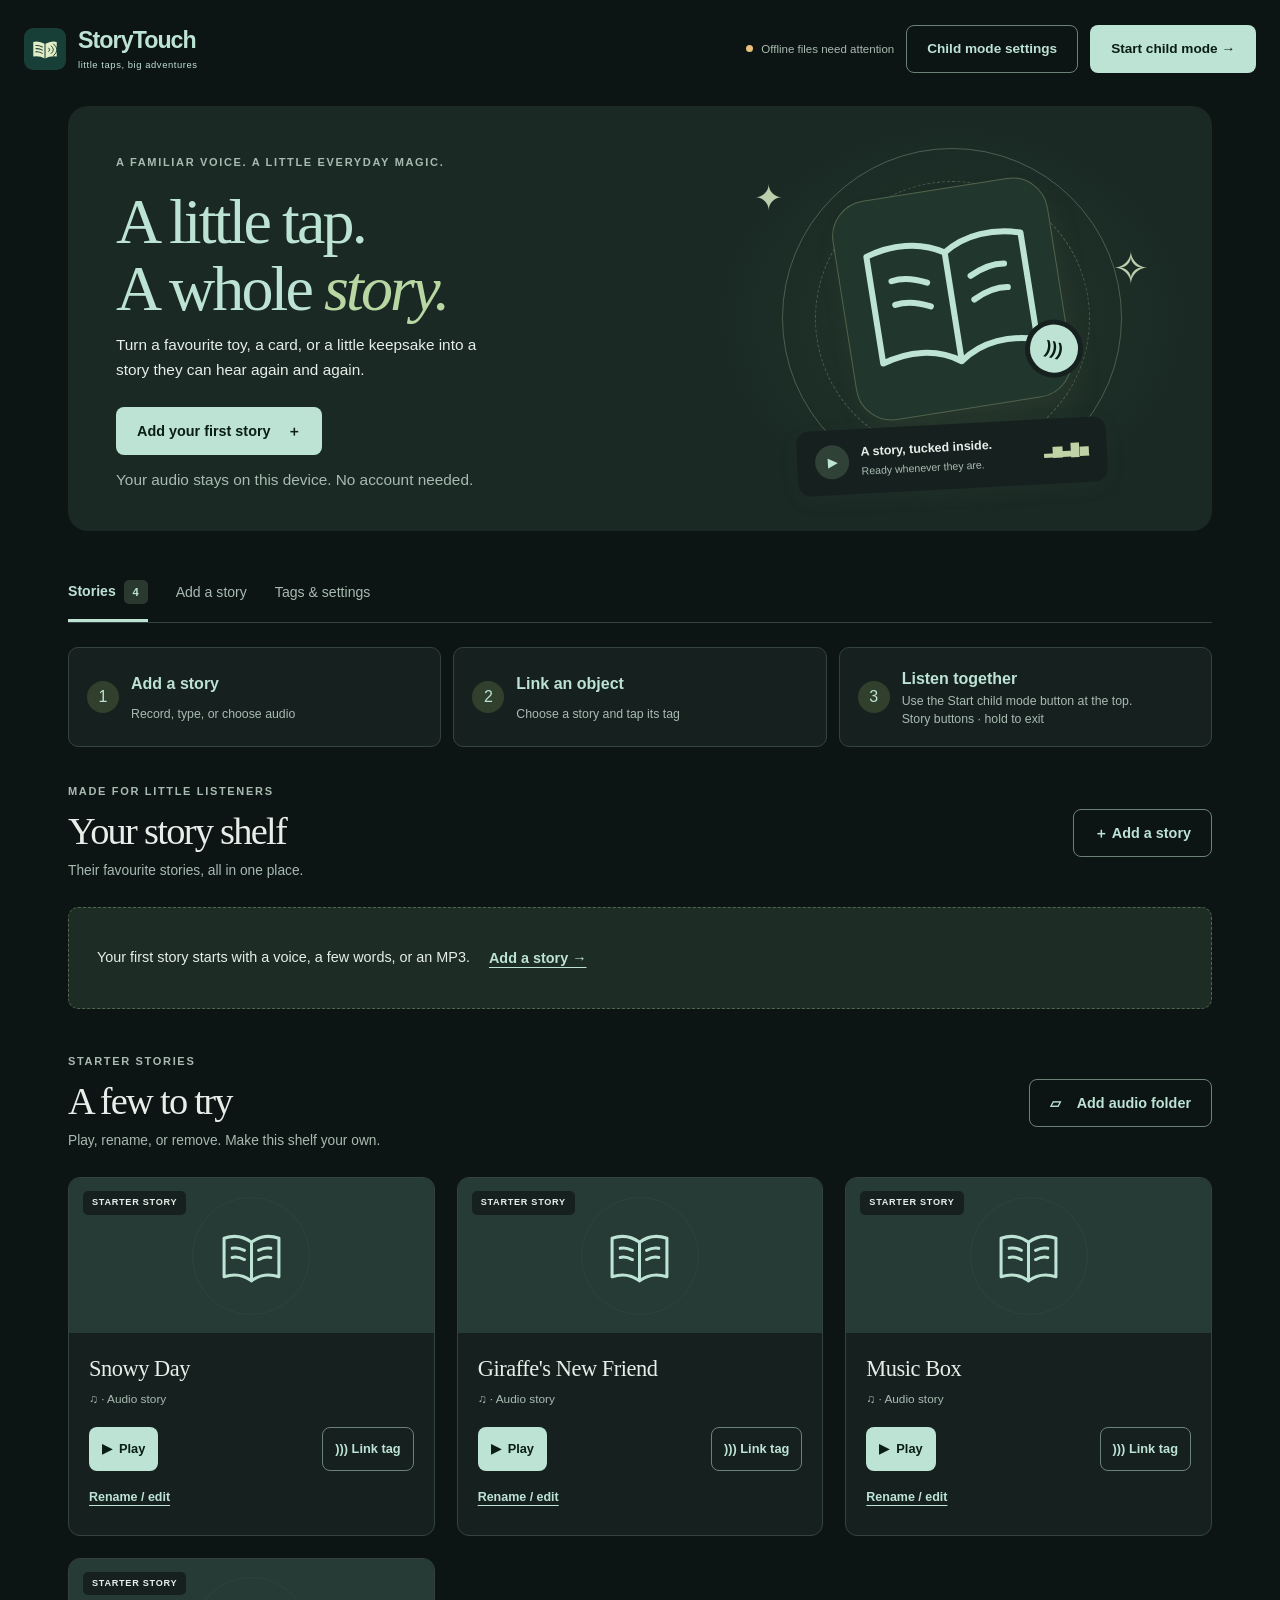
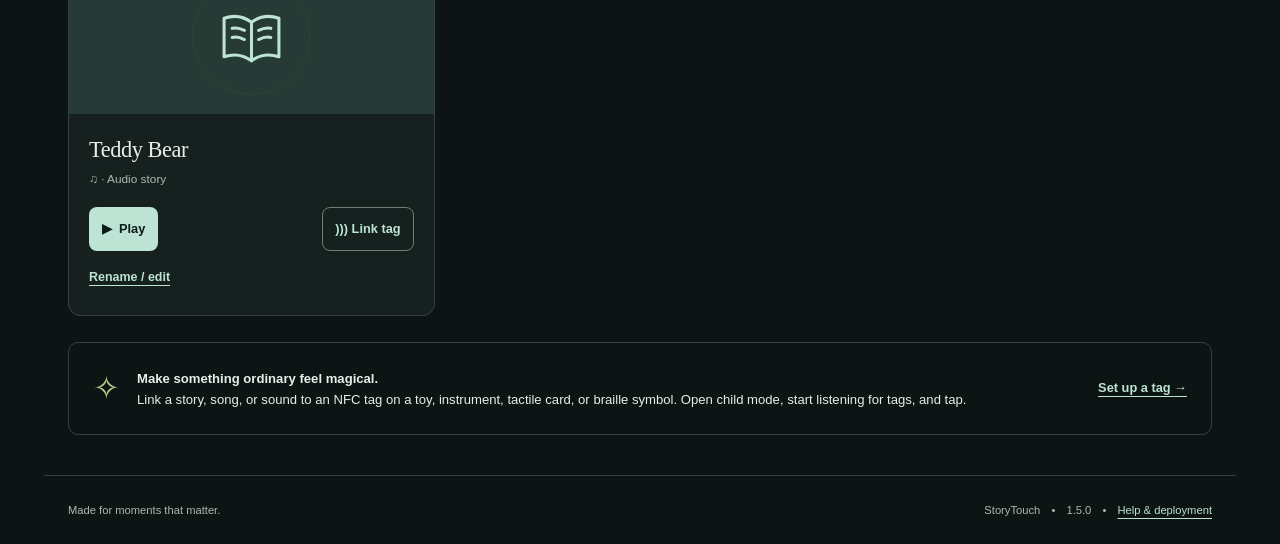
==== index.html @ faaf4f8c "Release 1.5.0: immersive child mode, hold-only exit, player drawer and touch-to-pause" ====
<!doctype html>
<html lang="en">
<head>
  <meta charset="utf-8">
  <meta name="viewport" content="width=device-width, initial-scale=1, viewport-fit=cover">
  <meta id="app-theme" name="theme-color" content="#0d1414">
  <meta name="color-scheme" content="dark">
  <meta name="mobile-web-app-capable" content="yes">
  <meta name="apple-mobile-web-app-capable" content="yes">
  <meta name="apple-mobile-web-app-title" content="StoryTouch">
  <meta name="apple-mobile-web-app-status-bar-style" content="black-translucent">
  <meta name="description" content="A familiar voice, one little tap away. Record, import, and play audio stories with NFC tags or large accessible buttons.">
  <title>StoryTouch — A little tap. A whole story.</title>
  <link rel="manifest" href="./manifest.webmanifest">
  <link rel="icon" type="image/svg+xml" href="./assets/icons/storytouch.svg">
  <link rel="apple-touch-icon" href="./assets/icons/apple-touch-icon.png">
  <link rel="stylesheet" href="./styles.css">
  <script src="./core.js" defer></script>
  <script src="./storage.js" defer></script>
  <script src="./speech.js" defer></script>
  <script src="./recording.js" defer></script>
  <script src="./child-mode.js" defer></script>
  <script src="./pwa.js" defer></script>
  <script src="./media.js" defer></script>
  <script src="./app.js" defer></script>
</head>
<body>
  <a class="skip-link" href="#main">Skip to content</a>
  <header class="site-header">
    <a class="brand" href="./" aria-label="StoryTouch home"><img src="./assets/icons/storytouch.svg" alt="" width="42" height="42"><span>StoryTouch<span class="brand-sub">little taps, big adventures</span></span></a>
    <div class="header-actions"><span id="offline-badge" class="status-pill">Checking offline setup…</span><button id="child-settings-shortcut" class="button outline">Child mode settings</button><button id="mode-button" type="button" class="button dark" disabled aria-busy="true">Loading stories…</button></div>
  </header>
  <main id="main" tabindex="-1">
    <div id="parent-view">
      <section id="app-update" class="update-banner" aria-labelledby="update-heading" hidden><div><strong id="update-heading">A StoryTouch update is ready</strong><p class="small">Your stories and tag links stay saved. Update when you have finished listening or recording.</p><p id="update-feedback" class="small" role="status"></p></div><button id="update-now" type="button" class="button dark">Update app</button></section>
      <section class="hero" aria-labelledby="hero-title">
        <div class="hero-copy"><p class="eyebrow">A FAMILIAR VOICE. A LITTLE EVERYDAY MAGIC.</p><h1 id="hero-title">A little tap.<br>A whole <em>story.</em></h1><p>Turn a favourite toy, a card, or a little keepsake into a story they can hear again and again.</p><button id="hero-add" class="button dark">Add your first story <span aria-hidden="true">＋</span></button><p class="quiet hero-note">Your audio stays on this device. No account needed.</p></div>
        <div class="hero-art" aria-hidden="true"><span class="art-spark spark-one">✦</span><span class="art-spark spark-two">✧</span><div class="orbit orbit-one"></div><div class="orbit orbit-two"></div><div class="story-object"><svg viewBox="0 0 200 180" fill="none" stroke="currentColor" stroke-width="6" stroke-linejoin="round" stroke-linecap="round"><path d="M100 43C77 28 48 27 22 35v108c26-8 55-7 78 10 23-17 52-18 78-10V35c-26-8-55-7-78 8ZM100 43v110M43 63c12-2 23 1 35 7M43 87c12-2 23 1 35 7M122 70c12-6 23-9 35-7M122 94c12-6 23-9 35-7"/></svg><div class="tag-sticker">)))</div></div><div class="art-caption"><span class="tiny-play">▶</span><div>A story, tucked inside.<span>Ready whenever they are.</span></div><span class="sound-bars">▂▆▃█▅▂</span></div></div>
      </section>
      <nav class="tabs" role="tablist" aria-label="Parent workspace"><button id="tab-library" role="tab" aria-selected="true" aria-controls="panel-library" data-tab="library">Stories <span id="library-count" class="count">0</span></button><button id="tab-add" role="tab" aria-selected="false" aria-controls="panel-add" tabindex="-1" data-tab="add">Add a story</button><button id="tab-setup" role="tab" aria-selected="false" aria-controls="panel-setup" tabindex="-1" data-tab="setup">Tags & settings</button></nav>
      <section id="panel-library" role="tabpanel" aria-labelledby="tab-library">
        <nav class="getting-started" aria-label="Get ready to listen"><button id="step-add" type="button"><span aria-hidden="true">1</span><strong>Add a story</strong><small>Record, type, or choose audio</small></button><button id="step-link" type="button"><span aria-hidden="true">2</span><strong>Link an object</strong><small>Choose a story and tap its tag</small></button><div class="listen-step"><span aria-hidden="true">3</span><strong>Listen together</strong><small>Use the Start child mode button at the top.<br><span id="child-summary">Hold to exit · screen stays awake</span></small></div></nav>
        <div class="section-heading"><div><p class="eyebrow">MADE FOR LITTLE LISTENERS</p><h2>Your story shelf</h2><p class="quiet">Their favourite stories, all in one place.</p></div><button id="library-add" class="button outline">＋ Add a story</button></div>
        <div id="saved-banner" class="saved-banner" hidden><span class="success-mark" aria-hidden="true">✓</span><div><strong id="saved-title">Story saved</strong><p>Ready for a little tap?</p></div><button id="next-link" class="button dark">Link a tag →</button></div>
        <div id="story-grid" class="story-grid" aria-label="Your saved stories"></div><p id="empty-library" class="empty-library" hidden>Your first story starts with a voice, a few words, or an MP3. <button id="empty-add" class="text-button">Add a story →</button></p>
        <div class="section-heading example-heading"><div><p class="eyebrow">STARTER STORIES</p><h2>A few to try</h2><p class="quiet">Play, rename, or remove. Make this shelf your own.</p></div><button id="example-folder-add" class="button outline"><span aria-hidden="true">▱</span> Add audio folder</button><input id="example-folder" type="file" webkitdirectory multiple hidden accept="audio/*"></div><p id="example-state" role="status" class="small quiet"></p><div id="example-grid" class="story-grid" aria-label="Starter stories"></div><button id="examples-reset" class="text-button">Restore removed starter stories</button>
        <div class="tip-strip"><span class="tip-icon" aria-hidden="true">✧</span><p><strong>Make something ordinary feel magical.</strong><br>Link a story, song, or sound to an NFC tag on a toy, instrument, tactile card, or braille symbol. Open child mode, start listening for tags, and tap.</p><button id="tip-setup" class="text-button">Set up a tag <span aria-hidden="true">→</span></button></div>
      </section>
      <section id="panel-add" role="tabpanel" aria-labelledby="tab-add" hidden>
        <div class="section-heading"><div><p class="eyebrow">THREE WAYS TO MAKE A LITTLE MAGIC</p><h2>How will your story sound?</h2></div></div>
        <form id="story-form" class="surface form-grid">
          <div class="source-picker full" role="group" aria-label="Choose how to add a story">
            <button type="button" id="source-write" class="source-choice" data-source="write" aria-pressed="true"><span aria-hidden="true">Aa</span><strong>Type a story</strong><small>Read aloud by a device voice</small></button>
            <button type="button" id="source-record" class="source-choice" data-source="record" aria-pressed="false"><span aria-hidden="true">◉</span><strong>Record my voice</strong><small>Use your microphone</small></button>
            <button type="button" id="source-import" class="source-choice" data-source="import" aria-pressed="false"><span aria-hidden="true">♫</span><strong>Add an MP3</strong><small>Choose an audio file</small></button>
          </div>
          <div class="full"><label for="story-title">Story name</label><input id="story-title" name="title" maxlength="100" required placeholder="e.g. Grandma’s goodnight story" autocomplete="off"></div>
          <input id="story-symbol" name="symbol" type="hidden" value="book">
          <div id="source-panel-write" class="full source-panel"><label for="story-written">Your story</label><textarea id="story-written" rows="7" maxlength="20000" placeholder="Once upon a time…"></textarea><div class="voice-row"><div><label for="tts-voice">Reading voice</label><select id="tts-voice"><option value="">Device default</option></select></div><div><label for="tts-rate">Reading pace</label><select id="tts-rate"><option value="0.75">Slow</option><option value="0.9" selected>Gentle</option><option value="1">Natural</option><option value="1.25">Brisk</option></select></div></div><div class="button-row"><button id="tts-preview" type="button" class="button outline">▶ Listen to a preview</button><button id="tts-preview-stop" type="button" class="text-button">Stop preview</button></div><p id="tts-preview-state" class="small quiet" role="status">Uses your device’s text-to-speech. Offline voices vary.</p></div>
          <div id="source-panel-record" class="full source-panel" hidden>
            <div class="capture-visual" aria-hidden="true"><span class="mic-symbol">◉</span><span id="record-elapsed" hidden>0:00</span></div>
            <p class="small quiet">Record a familiar voice, a song, or the sound of a favourite object. For clear sound, find a quiet spot and keep the microphone about a hand’s width away.</p>
            <label class="check-label"><input id="record-noise-reduction" type="checkbox" aria-describedby="record-noise-help"> Reduce background noise</label>
            <p id="record-noise-help" class="small quiet">Leave off for music and natural sounds. Try turning it on for speech in a noisy room.</p>
            <div id="record-level-wrap" class="record-level-wrap" hidden><label for="record-level">Microphone level</label><meter id="record-level" min="0" max="1" value="0" aria-hidden="true"></meter><p id="record-level-state" class="small" role="status">Listening. Use your comfortable speaking voice.</p></div>
            <button id="record-start" type="button" class="button dark">● Start recording</button><button id="record-stop" type="button" class="button danger" hidden>■ Stop recording</button><p id="record-state" class="small" role="status">Allow the microphone when asked. Up to 30 minutes.</p>
          </div>
          <div id="source-panel-import" class="full source-panel import-panel" hidden><span class="import-icon" aria-hidden="true">♫</span><label for="audio-file">Choose an MP3 or other audio file</label><input id="audio-file" type="file" accept="audio/*,.mp3,.m4a,.wav,.ogg,.webm,.aac,.flac"><p class="small quiet">MP3, WAV, M4A, OGG or WebM · up to 100 MB</p></div>
          <div id="audio-draft-section" class="full" hidden><p id="file-state" class="small quiet">No audio selected.</p><div id="preview-wrap" hidden><label for="audio-preview">Listen before saving</label><audio id="audio-preview" controls preload="metadata"></audio><button id="discard-audio" type="button" class="text-button">Discard this audio</button></div></div>
          <div id="transcript-section" class="full" hidden><label for="story-transcript">Story text or notes <span class="optional">(optional)</span></label><textarea id="story-transcript" rows="3" maxlength="20000" placeholder="A text alternative for your audio."></textarea></div>
          <div class="full form-actions"><button id="story-save" class="button dark" type="submit">Save story <span aria-hidden="true">→</span></button><p id="draft-state" class="quiet small" role="status">Changes are saved on this device.</p><button id="clear-story-draft" type="button" class="text-button">Clear draft</button></div>
        </form>
      </section>
      <section id="panel-setup" role="tabpanel" aria-labelledby="tab-setup" hidden>
        <section id="child-settings" class="surface child-settings" aria-labelledby="child-settings-heading">
          <div class="section-heading"><div><p class="eyebrow">READY FOR YOUR CHILD</p><h2 id="child-settings-heading" tabindex="-1">Child mode</h2><p class="quiet">Choose your settings here, then use Start child mode at the top.</p></div></div>
          <fieldset class="child-screen-options"><legend>What should the screen show?</legend><label class="screen-choice"><input type="radio" name="child-screen" id="child-screen-stories" value="stories" checked><span><strong>Story buttons</strong><small>Large buttons to play stories, with NFC listening too.</small></span></label><label class="screen-choice"><input type="radio" name="child-screen" id="child-screen-black" value="black"><span><strong>Black screen</strong><small>Just one quiet exit button. Play through NFC tags.</small></span></label></fieldset>
          <div class="child-setting-grid"><div><label class="check-label"><input id="child-touch-pause" type="checkbox" checked> Touch screen to pause</label><p class="small quiet">On by default. Touching a playing story pauses it. Use Play or an NFC tag to continue.</p></div><div><label class="check-label"><input id="child-keep-awake" type="checkbox" checked> Keep screen awake</label><p id="wake-lock-state" class="small quiet" role="status">Helps NFC keep listening. The screen stays on, even when it looks black.</p></div><div><label class="check-label"><input id="child-tap-pause" type="checkbox"> Tap the same tag to pause</label><p class="small quiet">Tap once to play, again to pause, and again to continue. A different tag plays its story.</p></div></div>
          <p id="fullscreen-state" class="quiet small" role="status">Child mode requests full screen with browser controls hidden wherever supported.</p><p class="child-settings-note">NFC starts with child mode and keeps listening between taps. The phone must stay unlocked with this app visible. A locked or switched-off screen cannot scan tags. The app always requires a 3-second hold to leave child mode. Install StoryTouch for full-screen launch where supported. A PWA cannot block Home, system gestures or app switching. For a device lock, use <a href="https://support.google.com/android/answer/9455138?hl=en" target="_blank" rel="noopener">Android app pinning</a> with the PIN option or <a href="https://support.apple.com/111795" target="_blank" rel="noopener">iPhone Guided Access</a>.</p>
          <p id="child-settings-saved" class="small quiet" role="status">Your choices are saved on this device.</p>
        </section>
        <div class="section-heading"><div><p class="eyebrow">ONE TAP, THEIR FAVOURITE STORY</p><h2>Link a story to a tag</h2><p class="quiet">Choose a story. Tap a tag. Try it together.</p></div></div>
        <div class="setup-grid">
          <section class="surface tag-wizard" aria-label="Link a story to an NFC tag"><ol class="wizard-steps" aria-label="Tag linking progress"><li id="wizard-step-1" class="is-complete"><span>1</span> Story</li><li id="wizard-step-2" class="is-current" aria-current="step"><span>2</span> Tap tag</li><li id="wizard-step-3"><span>3</span> Ready</li></ol>
            <label for="link-story">Choose a story</label><select id="link-story"></select><div id="link-preview" class="link-preview"></div>
            <div id="tag-visual" class="tag-visual" aria-hidden="true"><div class="nfc-phone"><span>)))</span></div><div class="nfc-card"><span>✦</span></div><div class="nfc-waves">)))</div></div>
            <h3 id="wizard-instruction">Tap the tag to your phone</h3><p id="link-scan-state" role="status" class="small quiet">Choose Link this tag, then hold it near the back of your phone.</p>
            <div class="button-row"><button id="read-link" class="button dark" type="button">))) Link this tag</button><button id="cancel-link-scan" class="button outline" hidden>Cancel</button></div>
            <div id="link-complete" class="link-complete" hidden><span class="success-mark" aria-hidden="true">✓</span><strong id="linked-story-display"></strong><div class="button-row"><button id="test-linked-tag" class="button dark">Test the tag</button></div><p class="small quiet">When you’re ready, use Start child mode at the top.</p></div>
            <p id="nfc-support" class="support-note"></p>
            <details class="advanced-tags"><summary>Use a code or write a URL tag</summary><form id="link-form"><label for="tag-code">Tag code</label><input id="tag-code" maxlength="48" pattern="[A-Za-z0-9-]{1,48}" placeholder="e.g. TEDDY-1" required aria-describedby="code-help"><p id="code-help" class="quiet small">A code is a useful backup when NFC is unavailable.</p><button class="button outline" type="submit">Save code link</button></form></details><div id="linked-tags" class="linked-tags"></div>
          </section>
          <div class="stack"><section class="surface tag-quick-help"><h3>A story in three little steps</h3><div class="visual-help"><div><span aria-hidden="true">📖</span><strong>Choose</strong></div><b aria-hidden="true">→</b><div><span aria-hidden="true">)))</span><strong>Tap</strong></div><b aria-hidden="true">→</b><div><span aria-hidden="true">▶</span><strong>Listen</strong></div></div><p class="quiet">Keep your phone unlocked and the app open.</p><details><summary>Tag help</summary><p>Use an NDEF NFC sticker and Android Chrome over HTTPS. Start linking, then hold the sticker near the phone’s NFC reader. Use story buttons or codes on other browsers.</p></details></section>
          <section class="surface"><h3>Keep your stories safe</h3><p class="quiet">Audio and tag links belong to this browser and site address. Clearing site data can erase them. Export a backup before changing phones, browsers, or domains.</p><div class="button-row"><button id="backup-export" class="button outline">Export backup</button><button id="backup-import" class="button outline">Restore backup</button><input id="backup-file" hidden type="file" accept=".json,.storytouch.json,application/json"></div><button id="persist-storage" class="text-button">Ask browser to keep local storage</button><p id="storage-state" class="small quiet"></p></section>
          <section class="surface app-health" aria-labelledby="app-health-heading"><p class="eyebrow">READY WHEN THEY ARE</p><h3 id="app-health-heading">App & offline</h3><p id="install-state" class="small quiet">Use StoryTouch from your home screen for a quieter, more focused experience.</p><button id="install-app" class="button outline">Install on this device</button><p id="install-help" class="quiet small">Installation options depend on your browser.</p><p id="offline-detail" class="small" role="status">Preparing offline stories…</p><p id="pwa-message" class="small quiet" role="status"></p><div class="button-row"><button id="offline-check" type="button" class="button outline">Check offline files</button><button id="check-updates" type="button" class="button outline">Check for updates</button></div><p class="small quiet">Saved recordings stay in this browser. Keep a backup even when offline files are ready.</p></section>
          <section class="surface"><h3>Make yourself comfortable</h3><label class="check-label"><input id="spoken-guidance" type="checkbox"> Spoken guidance</label><p class="quiet small">Uses your device’s voice. Offline voices vary by device.</p><label class="check-label"><input id="feedback-sounds" type="checkbox" checked> Gentle feedback sounds</label><a href="./README.html">Open the setup & deployment guide <span aria-hidden="true">↗</span></a></section></div>
        </div>
      </section>
    </div>
    <section id="child-view" class="child-view" hidden aria-labelledby="child-heading">
      <button id="child-exit" type="button" class="button outline child-exit" aria-describedby="child-exit-help">Hold 3 seconds for adult controls</button><p id="child-exit-help" class="visually-hidden">Keep pressing the button, Space, or Enter for 3 seconds. Releasing early cancels.</p><p id="child-exit-status" class="visually-hidden" role="status"></p>
      <p id="child-status" class="child-status" role="status">Choose a story below.</p>
      <div id="child-content">
      <p class="eyebrow">SOMETHING LOVELY TO LISTEN TO</p><h1 id="child-heading">Hello, little listener.</h1><p>Tap your story. Let’s go somewhere together.</p>
      <div id="child-stories" class="child-grid" aria-label="Choose a story"></div>
       <details id="child-tools" class="child-tools"><summary>Tag and code options</summary><div class="child-controls"><button id="child-scan" class="button dark huge">Start tag listening <span aria-hidden="true">)))</span></button><button id="child-stop-scan" class="button outline" hidden>Pause tag listening</button><button id="child-stop-audio" class="button danger huge">Stop story <span aria-hidden="true">■</span></button></div><form id="child-code-form" class="manual-code"><label for="child-code">Have a story code?</label><div><input id="child-code" maxlength="48" autocomplete="off" placeholder="e.g. TEDDY-1" required><button class="button dark">Play code</button></div></form></details>
      </div>
    </section>
    <p id="app-status" role="status" aria-live="polite" class="app-status"></p><p id="app-error" role="alert" class="app-error" hidden></p>
  </main>
  <section id="player" class="player" aria-label="Story player" hidden><button id="player-drawer-toggle" type="button" class="player-drawer-toggle" aria-expanded="true" aria-controls="player-drawer-body">Hide player controls</button><div id="player-drawer-body" class="player-drawer-body"><div class="player-info"><span id="player-picture" class="player-picture" aria-hidden="true"></span><div><strong id="player-title"></strong><span id="player-state" class="small">Ready to listen</span></div></div><div class="player-controls"><button id="player-toggle" class="button dark" aria-label="Play story">Play</button><button id="player-restart" class="button outline">Restart</button><button id="player-stop" class="button outline">Stop</button></div><div class="player-progress"><label for="player-seek" class="visually-hidden">Story position</label><input id="player-seek" type="range" min="0" max="100" value="0" step="0.1"><span id="player-time" class="small">0:00 / 0:00</span><label for="player-speed" class="visually-hidden">Playback speed</label><select id="player-speed" aria-label="Playback speed"><option value="0.75">0.75×</option><option value="0.9">0.9×</option><option value="1" selected>1× speed</option><option value="1.25">1.25×</option><option value="1.5">1.5×</option></select></div><details id="player-text" hidden><summary>Story text</summary><p id="player-transcript"></p></details><audio id="story-audio" preload="metadata"></audio></div></section>
  <footer><span>Made for moments that matter.</span><span>StoryTouch <span class="footer-dot">•</span> <span id="version-label">1.5.0</span> <span class="footer-dot">•</span> <a href="./README.html">Help & deployment</a></span></footer>
  <dialog id="edit-dialog" aria-labelledby="edit-heading"><form id="edit-form"><h2 id="edit-heading">A story’s little details</h2><label for="edit-title">Story name</label><input id="edit-title" maxlength="100" required><input id="edit-symbol" type="hidden" value="book"><div id="edit-written-controls" hidden><label for="edit-voice">Reading voice</label><select id="edit-voice"><option value="">Device default</option></select><label for="edit-rate">Reading pace</label><select id="edit-rate"><option value="0.75">Slow</option><option value="0.9">Gentle</option><option value="1">Natural</option><option value="1.25">Brisk</option></select></div><label id="edit-text-label" for="edit-transcript">Story text or notes</label><textarea id="edit-transcript" rows="4" maxlength="20000"></textarea><div class="button-row"><button type="submit" class="button dark">Save details</button><button id="edit-link" type="button" class="button outline">Link a tag</button><button id="edit-cancel" type="button" class="button outline">Cancel</button></div><div class="dialog-bottom"><button id="download-audio" class="text-button" type="button">Download audio</button><button id="delete-story" class="text-button danger-text" type="button">Delete story</button></div></form></dialog>
  <dialog id="confirm-dialog" aria-labelledby="confirm-heading"><h2 id="confirm-heading">Please confirm</h2><p id="confirm-message"></p><div class="button-row"><button id="confirm-yes" class="button dark">Continue</button><button id="confirm-no" class="button outline">Cancel</button></div></dialog>
  <noscript><p class="app-error">StoryTouch needs JavaScript enabled to store and play your stories.</p></noscript>
</body>
</html>
---- styles.css ----
:root{--ink:#bce3d4;--text:#e7eee9;--muted:#a8bbb1;--paper:#0d1414;--line:#344341;--white:#16211f;--accent:#c2dda1;--red:#ff9d9d;--serif:Georgia,'Times New Roman',serif;font-family:Arial,Helvetica,sans-serif;color:var(--text);background:var(--paper);font-size:16px;line-height:1.6;color-scheme:dark}
*{box-sizing:border-box}body{margin:0}button,input,textarea,select{font:inherit}button,a,input,select,textarea,summary{-webkit-tap-highlight-color:transparent}button,a,summary{touch-action:manipulation}button{cursor:pointer}button:disabled{cursor:not-allowed;opacity:.55}a{color:var(--ink);text-underline-offset:4px}button:focus-visible,a:focus-visible,input:focus-visible,select:focus-visible,textarea:focus-visible,summary:focus-visible{outline:3px solid #f2bf70;outline-offset:4px}h1,h2,h3,p{margin:0}h1,h2{font-family:var(--serif);font-weight:400;letter-spacing:-.045em;line-height:1.05}h1{font-size:clamp(2.8rem,5vw,4.9rem)}h2{font-size:clamp(2rem,3vw,2.7rem)}h3{font-size:1.12rem;line-height:1.4}p{margin-top:.7rem}.quiet{color:var(--muted)}.small{font-size:.85rem}.eyebrow{font-size:.69rem;font-weight:700;letter-spacing:.15em;color:var(--muted);margin:0 0 1rem}.button{min-height:48px;display:inline-flex;align-items:center;justify-content:center;gap:16px;padding:11px 20px;border:1px solid transparent;border-radius:8px;font-weight:600;font-size:.9rem;line-height:1.4;transition:background .15s,color .15s;white-space:normal}.button.dark{background:var(--ink);color:#0b1d17}.button.dark:hover{background:#cceadd}.button.outline{border-color:#6b8276;color:var(--ink);background:transparent}.button.outline:hover{background:#293a31}.button.danger{background:#a92f3c;color:#fff}.text-button{border:0;background:none;padding:10px 0;color:var(--ink);text-decoration:underline;text-underline-offset:4px;font-weight:600;min-height:44px}.button-row{display:flex;flex-wrap:wrap;gap:10px;align-items:center;margin-top:20px}.danger-text{color:var(--red)}[hidden]{display:none!important}.site-header{max-width:1280px;margin:auto;min-height:106px;padding:24px 44px;display:flex;align-items:center;justify-content:space-between;gap:20px}.brand{display:flex;align-items:center;gap:12px;text-decoration:none;font-size:1.45rem;letter-spacing:-.04em;font-weight:700;line-height:1.1}.brand-sub{display:block;font-size:.59rem;font-weight:400;letter-spacing:.06em;margin-top:6px}.header-actions{display:flex;align-items:center;gap:24px}.status-pill{font-size:.72rem;color:var(--muted);display:inline-flex;align-items:center;gap:8px}.status-pill:before{content:'';width:7px;height:7px;background:#bed2a5;border-radius:50%;flex:none}main{max-width:1192px;margin:auto;padding:0 24px;min-height:70vh}.hero{display:grid;grid-template-columns:1.2fr 1fr;border-radius:20px;background:#1a2924;overflow:hidden;min-height:405px;margin:0 0 34px}.hero-copy{padding:48px 48px 38px;position:relative;z-index:1}.hero-copy h1{color:var(--ink)}.hero-copy h1 em{font-weight:400;color:#b9d7a2}.hero-copy>p:not(.eyebrow){max-width:370px;font-size:.96rem}.hero-copy .button{margin-top:25px}.hero-copy .hero-note{font-size:.7rem;margin-top:13px}.hero-art{position:relative;display:flex;align-items:center;justify-content:center;min-height:405px;background:radial-gradient(ellipse at center,#466e4d33 0,transparent 65%)}.story-object{width:218px;height:222px;background:#21372d;border:1px solid #52634b;border-radius:36px;transform:rotate(-9deg);box-shadow:5px 17px 25px #58614225;position:relative;margin-top:-38px}.story-object svg{width:100%;height:100%;padding:8px}.tag-sticker{position:absolute;right:-14px;bottom:16px;border:5px solid #16211f;background:var(--ink);color:#fff;border-radius:50%;width:58px;height:58px;display:grid;place-content:center;font-size:18px;font-weight:bold;transform:rotate(22deg)}.orbit{position:absolute;width:340px;height:340px;border:1px solid #496050;border-radius:50%}.orbit-two{width:275px;height:275px;border-style:dashed}.art-spark{position:absolute;font-size:35px;color:#bdcead}.spark-one{left:12%;top:15%}.spark-two{right:12%;top:30%;font-size:45px}.art-caption{position:absolute;bottom:42px;left:50%;transform:translateX(-50%) rotate(-3deg);display:flex;align-items:center;gap:12px;width:290px;padding:14px 18px;border-radius:13px;background:#16211f;box-shadow:0 5px 20px #52624715;font-size:.82rem;font-weight:600}.art-caption span:not(.tiny-play,.sound-bars){display:block;font-size:.67rem;font-weight:400;color:var(--muted)}.tiny-play{width:34px;height:34px;display:grid;place-items:center;background:#304137;border-radius:50%;color:var(--ink);font-size:12px;flex:none}.sound-bars{color:#c0d3a6;font-size:18px;letter-spacing:2px;margin-left:auto}.tabs{display:flex;gap:28px;border-bottom:1px solid var(--line)}.tabs button{background:none;border:0;border-bottom:3px solid transparent;color:var(--muted);padding:15px 0;font-size:.88rem;min-height:56px}.tabs button[aria-selected=true]{border-color:var(--ink);color:var(--ink);font-weight:700}.count{display:inline-grid;place-items:center;min-width:24px;padding:0 6px;margin-left:4px;border-radius:5px;background:#29392f;font-size:.7rem;line-height:24px}.section-heading{display:flex;justify-content:space-between;align-items:center;gap:20px;padding:36px 0 25px}.section-heading .eyebrow{margin-bottom:10px}.section-heading p.quiet{font-size:.86rem;margin-top:9px}.story-grid{display:grid;grid-template-columns:repeat(3,minmax(0,1fr));gap:22px}.story-card{background:var(--white);border:1px solid var(--line);border-radius:12px;overflow:hidden}.story-cover{height:155px;position:relative;display:grid;place-items:center;background:#26382f}.story-cover.moon{background:#2d2a3d}.story-cover.leaf{background:#233a30}.story-cover.star{background:#3a3426}.story-cover.heart{background:#3c292e}.story-cover.book{background:#263b35}.picture{font-size:65px;line-height:1;filter:saturate(.75)}.sample-label{position:absolute;left:14px;top:13px;background:#16211f;line-height:1;padding:7px 9px;border-radius:5px;letter-spacing:.08em;font-size:.57rem;font-weight:700}.cover-ring{position:absolute;border:1px solid #66734522;border-radius:50%;width:118px;height:118px}.card-body{padding:20px}.card-body h3{font-family:var(--serif);font-size:1.4rem;font-weight:400;letter-spacing:-.02em;overflow-wrap:anywhere}.card-meta{font-size:.74rem;color:var(--muted);margin:5px 0 18px}.card-actions{display:flex;gap:10px;align-items:center;justify-content:space-between}.card-actions .button{min-height:44px;padding:8px 16px;font-size:.8rem}.card-actions .text-button{font-size:.78rem}.tip-strip{display:flex;gap:17px;align-items:center;border:1px solid var(--line);border-radius:10px;margin-top:26px;padding:20px 24px;font-size:.82rem}.tip-strip p{margin:0}.tip-strip strong{font-weight:600}.tip-strip .text-button{margin-left:auto;white-space:nowrap;font-size:.8rem}.tip-icon{font-size:32px;color:#b9d18a}.surface{background:var(--white);border:1px solid var(--line);border-radius:12px;padding:26px}.form-grid{display:grid;grid-template-columns:2fr 1fr;gap:22px;max-width:900px}.full{grid-column:1/-1}label,legend{display:block;font-size:.87rem;font-weight:600;margin:0 0 8px}input:not([type=checkbox],[type=range]),select,textarea{width:100%;min-height:48px;border:1px solid #6b8276;border-radius:7px;background:#16211f;color:var(--text);padding:10px 12px}textarea{resize:vertical}.required,.optional{font-weight:400;color:var(--muted);font-size:.8rem}fieldset{border:1px solid var(--line);border-radius:9px;padding:20px;margin:0;min-width:0}legend{padding:0 6px}.audio-choices{display:grid;grid-template-columns:1fr 1fr;gap:30px}.audio-choices .button,.audio-choices .file-label{margin-top:16px}input[type=file]{font-size:.8rem;max-width:100%;margin-top:12px;padding:6px!important}#audio-file{min-height:40px}.file-label{cursor:pointer;display:inline-flex;align-items:center;justify-content:center;min-height:48px;padding:10px 18px;border:1px solid #6b8276;border-radius:8px;font-size:.88rem;margin:0}#preview-wrap{padding-top:20px;border-top:1px solid var(--line);margin-top:20px}audio{display:block;width:100%}.form-actions{display:flex;align-items:center;gap:20px}.setup-grid{display:grid;grid-template-columns:1fr 1fr;gap:24px;align-items:start}.surface p{font-size:.88rem}.surface form label{margin-top:18px}.surface form .button{margin-top:15px;margin-right:8px}.stack{display:grid;gap:22px}.support-note{padding:12px;background:#1d2c25;border-radius:6px}.check-label{display:flex;align-items:center;gap:12px;min-height:48px;margin-top:12px;font-weight:400}input[type=checkbox]{width:24px;height:24px;accent-color:var(--ink)}#install-app{display:flex;margin-top:14px}.surface a{display:inline-block;font-size:.85rem;margin-top:18px}.linked-tags{margin-top:24px}.tag-row{border-top:1px solid var(--line);padding:15px 0;font-size:.85rem;overflow-wrap:anywhere}.tag-row strong,.tag-row .quiet{display:block}.tag-row .button{font-size:.77rem;min-height:44px;padding:6px 10px}.tag-actions{display:flex;gap:12px;flex-wrap:wrap;margin-top:5px}.child-view{text-align:center;padding:46px 0}.child-view>p:not(.eyebrow){font-size:1.15rem}.child-view h1{font-size:clamp(2.6rem,5vw,4rem)}.child-controls{display:flex;gap:18px;justify-content:center;margin:30px auto 12px;flex-wrap:wrap}.huge{font-size:1.2rem;min-height:72px;padding:16px 28px}.child-status{padding:15px;margin:0 0 24px!important;border:1px solid var(--line);background:#1a2924;border-radius:10px;font-weight:600;overflow-wrap:anywhere}.child-grid{display:grid;grid-template-columns:repeat(3,minmax(0,1fr));gap:20px}.child-story{background:var(--white);border:2px solid var(--line);border-radius:18px;padding:26px 18px;min-height:200px;color:var(--ink)}.child-story:hover{border-color:var(--ink)}.child-story .picture{display:block;margin:0 auto 18px}.child-story strong{display:block;font-family:var(--serif);font-weight:400;font-size:1.7rem;line-height:1.2;overflow-wrap:anywhere}.child-story small{display:block;margin-top:12px;font-size:.9rem}.manual-code{max-width:430px;margin:35px auto 0}.manual-code>div{display:flex;gap:12px}.manual-code label{font-size:1rem}.manual-code .button{flex:none}.app-status{font-size:.88rem;margin-top:20px}.app-status:empty{display:none}.app-error{padding:16px;background:#351f23;color:#ffd0c9;border:1px solid #905359;border-radius:8px;overflow-wrap:anywhere}.player{position:sticky;bottom:12px;z-index:10;max-width:1144px;background:#16211f;border:1px solid #9aa998;border-radius:12px;box-shadow:0 4px 30px #183f3720;padding:18px 24px;margin:30px auto 0;display:grid;grid-template-columns:1fr auto;gap:10px 25px}.player-info{display:flex;gap:14px;align-items:center;min-width:0}.player-info strong{display:block;overflow-wrap:anywhere}.player-info .small{display:block;color:var(--muted)}.player-picture{font-size:32px}.player-controls{display:flex;gap:8px}.player-controls .button{min-height:48px;padding:8px 16px}.player-progress{grid-column:1/-1;display:flex;align-items:center;gap:18px}.player-progress input{flex:1;min-width:30px;min-height:44px;accent-color:var(--ink)}.player-progress span{white-space:nowrap}.player-progress select{width:108px;font-size:.8rem;min-height:44px;padding:7px}.player details{grid-column:1/-1;font-size:.85rem}.player summary{cursor:pointer;padding:8px 0;min-height:44px}.player details p{white-space:pre-wrap;max-height:180px;overflow:auto}.player #story-audio{display:none}footer{max-width:1192px;margin:40px auto 0;padding:26px 24px 32px;border-top:1px solid var(--line);display:flex;justify-content:space-between;gap:20px;font-size:.7rem;color:var(--muted)}.footer-dot{margin:0 8px}dialog{color:var(--text);background:var(--white);border:1px solid var(--line);border-radius:14px;padding:30px;max-width:540px;width:calc(100% - 32px);max-height:90dvh;overflow:auto}dialog::backdrop{background:#000000aa}dialog h2{font-size:2rem;margin-bottom:22px}dialog form label{margin-top:16px}.dialog-bottom{margin-top:22px;border-top:1px solid var(--line);display:flex;justify-content:space-between;padding-top:12px}.visually-hidden{position:absolute!important;width:1px!important;height:1px!important;padding:0!important;margin:-1px!important;overflow:hidden!important;clip:rect(0,0,0,0)!important;white-space:nowrap!important;border:0!important}.skip-link{position:fixed;left:16px;top:-100px;padding:12px 20px;background:var(--ink);color:#0b1d17;z-index:100}.skip-link:focus{top:12px}.guide{max-width:850px;margin:auto;padding:32px 24px}.guide h1{font-size:3rem;margin:20px 0}.guide h2{font-size:2rem;margin:35px 0 15px}.guide h3{margin-top:24px}.guide li{margin:10px 0}.guide code{background:#1a2924;padding:2px 5px;border-radius:3px;overflow-wrap:anywhere}.guide table{border-collapse:collapse;width:100%;font-size:.9rem}.guide th,.guide td{border:1px solid var(--line);padding:10px;text-align:left}
@media(min-width:1400px){.hero{min-height:440px}.hero-copy{padding-top:57px}.hero-art{min-height:440px}}
@media(max-width:820px){.site-header{padding:20px 24px}.status-pill{display:none}.hero-copy{padding:35px 28px}.hero{grid-template-columns:1.2fr 1fr}.hero-art{overflow:hidden}.orbit-one{width:280px;height:280px}.orbit-two{width:225px;height:225px}.story-object{width:170px;height:185px}.art-caption{width:245px;gap:8px;bottom:45px;font-size:.75rem;padding:12px}.sound-bars{font-size:14px}.spark-one{left:7%}.spark-two{right:5%}.story-grid{gap:14px}.card-body{padding:16px}.card-actions{flex-wrap:wrap}.setup-grid{grid-template-columns:1fr}.player{margin-left:24px;margin-right:24px}.child-grid{gap:14px}.child-story strong{font-size:1.4rem}}
@media(max-width:600px){.site-header{padding:20px;min-height:88px;gap:12px}.brand{font-size:1.2rem;gap:8px}.brand img{width:34px;height:34px}.brand-sub{font-size:.5rem}.header-actions .button{padding:9px 12px;font-size:.76rem;gap:8px}main{padding:0 18px}.hero{grid-template-columns:1fr;margin-bottom:18px}.hero-copy{padding:30px 25px 22px}.hero-copy h1{font-size:3.3rem}.hero-copy>p:not(.eyebrow){font-size:.9rem}.hero-copy .hero-note{font-size:.69rem}.hero-copy .eyebrow{font-size:.58rem}.hero-art{min-height:252px}.story-object{width:145px;height:153px;margin-top:-36px}.orbit-one{width:230px;height:230px}.orbit-two{width:185px;height:185px}.art-caption{bottom:20px}.spark-one{left:19%;top:11%}.spark-two{right:17%;top:19%;font-size:32px}.tag-sticker{width:45px;height:45px;font-size:15px;right:-15px;border-width:4px}.tabs{gap:22px}.tabs button{font-size:.8rem}.section-heading{align-items:start;padding:27px 0 20px}.section-heading .eyebrow{font-size:.58rem}.section-heading .button{padding:9px 10px;font-size:.75rem;flex:none;gap:6px}.section-heading h2{font-size:2rem}.section-heading p.quiet{font-size:.78rem}.story-grid{grid-template-columns:1fr}.story-card{display:grid;grid-template-columns:105px 1fr}.story-cover{height:100%;min-height:175px}.picture{font-size:47px}.sample-label{font-size:.5rem;left:8px;top:10px;padding:6px}.cover-ring{width:85px;height:85px}.card-body{padding:18px}.card-body h3{font-size:1.4rem}.card-meta{margin-bottom:12px}.card-actions{flex-wrap:nowrap;gap:4px}.card-actions .button{padding:8px 12px}.tip-strip{padding:17px;gap:12px;flex-wrap:wrap}.tip-strip .text-button{margin-left:37px}.tip-strip p{flex:1;font-size:.8rem}.form-grid{grid-template-columns:1fr;padding:20px;gap:18px}.full{grid-column:1}.audio-choices{grid-template-columns:1fr;gap:24px}.audio-choices>div+div{padding-top:20px;border-top:1px solid var(--line)}fieldset{padding:15px}.form-actions{flex-direction:column;align-items:start;gap:0}.surface{padding:20px}.child-view{padding:30px 0}.child-view>p:not(.eyebrow){font-size:1rem}.child-controls{gap:10px;display:grid;grid-template-columns:1fr}.huge{min-height:65px}.child-grid{grid-template-columns:1fr 1fr;gap:12px}.child-story{min-height:180px;padding:22px 12px}.child-story strong{font-size:1.35rem}.child-story .picture{font-size:54px}.child-status{font-size:1.05rem!important}.player{margin:24px 12px 0;padding:16px;bottom:8px;grid-template-columns:1fr;gap:12px}.player-info{gap:10px}.player-info strong{font-size:.92rem}.player-controls{justify-content:stretch}.player-controls .button{flex:1;padding:8px 12px}.player-progress{gap:8px}.player-progress select{width:93px}.player-progress .small{font-size:.7rem}footer{padding:25px 20px;flex-direction:column;gap:6px;margin-top:26px}.guide{padding:24px 20px}.guide h1{font-size:2.5rem}.guide table{font-size:.8rem}.guide th,.guide td{padding:6px}}
.art-caption>div{flex:1;min-width:0}.art-caption .sound-bars{flex:0 0 45px;width:45px;overflow:hidden;font-size:12px;letter-spacing:0}.art-caption{width:310px}.art-caption>div{font-size:.78rem}.art-caption>div>span{font-size:.66rem!important}
@media(max-width:600px){.art-caption{width:276px;bottom:15px}.art-caption>div{font-size:.76rem}.art-caption .sound-bars{flex-basis:36px;width:36px}.hero-art{min-height:236px}.tip-strip{display:grid;grid-template-columns:26px 1fr;align-items:start}.tip-strip p{width:100%}.tip-strip .text-button{grid-column:2;margin-left:0;justify-self:start;padding-top:0}.tip-icon{line-height:1.3}.manual-code>div{flex-wrap:wrap}.manual-code .button{width:100%}}
@media(prefers-reduced-motion:reduce){*{scroll-behavior:auto!important;transition:none!important;animation:none!important}}
@media(forced-colors:active){.button,.story-card,.child-story,.surface,.player{border:2px solid ButtonText}.hero,.story-cover{border:1px solid CanvasText}}
.source-picker{display:grid;grid-template-columns:repeat(3,minmax(0,1fr));gap:14px;margin-bottom:8px}.source-choice{border:2px solid var(--line);border-radius:12px;background:var(--paper);padding:22px 14px;color:var(--ink);text-align:center;min-height:150px}.source-choice[aria-pressed=true]{border-color:var(--ink);background:#293a31;box-shadow:inset 0 0 0 1px var(--ink)}.source-choice>span{display:block;font-family:Georgia,serif;font-size:2rem;line-height:1;margin-bottom:16px}.source-choice>strong{display:block;font-size:1rem}.source-choice>small{display:block;color:var(--muted);font-size:.76rem;margin-top:6px}.form-grid{max-width:none}.source-panel{border:1px solid var(--line);border-radius:10px;padding:24px;background:var(--paper)}.voice-row{display:grid;grid-template-columns:2fr 1fr;gap:18px;margin-top:20px}.capture-visual{display:flex;align-items:center;justify-content:center;gap:35px;min-height:100px;color:#b9d7a2}.mic-symbol{font-size:48px}.record-bars{font-size:32px;letter-spacing:7px;opacity:.6}#source-panel-record{text-align:center}.import-panel{border:2px dashed #a4b29b;text-align:center}.import-icon{font-size:42px;color:#b9d7a2;display:block;margin:5px 0 15px}.import-panel input{background:var(--white);max-width:450px;margin:15px auto}.form-actions{flex-wrap:wrap}#clear-story-draft{margin-left:auto;font-size:.8rem}.empty-library{padding:28px;background:#1d2c25;border:1px dashed #50674e;border-radius:10px;font-size:.9rem;margin-top:0}.empty-library button{margin-left:15px}.example-heading{margin-top:8px}.card-edit{font-size:.78rem;padding-bottom:0;min-height:44px}.card-actions .button{padding:8px 12px;gap:7px}.linked-badge{display:inline-block;border-radius:4px;background:#2b3c30;padding:1px 6px;color:var(--ink);margin-left:5px;font-size:.65rem}.saved-banner{display:flex;align-items:center;gap:16px;background:#293a31;padding:22px;border-radius:12px;margin:0 0 24px}.saved-banner p{margin-top:2px;font-size:.85rem}.saved-banner .button{margin-left:auto}.success-mark{width:45px;height:45px;flex:none;display:inline-grid;place-items:center;background:var(--ink);color:#fff;border-radius:50%;font-size:25px}.wizard-steps{list-style:none;display:flex;justify-content:space-between;gap:10px;margin:0 0 28px;padding:0}.wizard-steps li{display:flex;align-items:center;gap:8px;font-size:.8rem;font-weight:700;color:var(--muted)}.wizard-steps li>span{border:1px solid #9aa998;width:30px;height:30px;border-radius:50%;display:grid;place-items:center;flex:none}.wizard-steps .is-current{color:var(--ink)}.wizard-steps .is-current>span{background:var(--ink);color:#fff}.wizard-steps .is-complete>span{background:#31452c;border-color:#a5b990}.tag-wizard>label{margin-top:8px}.link-preview{display:flex;align-items:center;gap:16px;border:1px solid var(--line);border-radius:9px;padding:14px 16px;margin-top:14px;background:#1c2a24}.link-preview>span{font-size:32px}.link-preview strong{display:block;overflow-wrap:anywhere}.link-preview small{display:block;color:var(--muted);font-size:.75rem}.tag-visual{height:190px;max-width:280px;margin:20px auto 0;position:relative;display:flex;align-items:center;justify-content:center;gap:35px}.nfc-phone{border:6px solid var(--ink);border-radius:19px;width:82px;height:137px;background:#293a31;display:grid;place-items:center;transform:rotate(-9deg);box-shadow:0 7px 0 #183f3712}.nfc-phone:before{content:'';position:absolute;top:4px;height:7px;width:26px;border-radius:6px;background:var(--ink)}.nfc-phone span{font-size:22px;transform:rotate(180deg)}.nfc-card{border:1px solid #b0ba9b;background:#303728;border-radius:15px;width:87px;height:87px;display:grid;place-items:center;transform:rotate(12deg);box-shadow:0 7px 0 #183f3712}.nfc-card span{font-size:40px;color:#bbd198}.nfc-waves{position:absolute;left:49%;top:41%;font-size:22px;color:#b6c79f;letter-spacing:1px}.tag-visual.is-scanning .nfc-waves{color:var(--ink);animation:nfc-pulse 1s ease-in-out infinite}.tag-wizard>h3{text-align:center}.tag-wizard>#link-scan-state{text-align:center;min-height:44px;margin-top:9px}.tag-wizard>.button-row{justify-content:center;margin-top:6px}.tag-wizard .support-note{background:transparent;border-top:1px solid var(--line);border-radius:0;font-size:.76rem;padding:15px 0 0;margin-top:24px;text-align:center}.advanced-tags{font-size:.85rem;border-top:1px solid var(--line);padding-top:12px;margin-top:18px}.advanced-tags summary,.tag-quick-help summary{cursor:pointer;min-height:44px;padding:8px 0}.link-complete{display:grid;justify-items:center;gap:15px;padding:20px 10px;margin-top:20px;background:#20362b;border-radius:10px;text-align:center}.link-complete strong{overflow-wrap:anywhere}.link-complete .button-row{justify-content:center;margin-top:0}.visual-help{display:flex;align-items:center;justify-content:space-between;gap:10px;padding:24px 0 12px}.visual-help div{display:grid;justify-items:center;gap:8px;font-size:.78rem}.visual-help div>span{width:55px;height:55px;display:grid;place-items:center;font-size:27px;background:#1a2924;border-radius:50%}.visual-help>b{font-weight:400;color:#a5b99d}.tag-quick-help details{font-size:.8rem}.tag-row:first-of-type{margin-top:12px}#example-state:empty{display:none}#examples-reset{font-size:.8rem}.example-heading .button{white-space:nowrap}@keyframes nfc-pulse{50%{opacity:.25;transform:translateX(-5px)}}
@media(max-width:820px){.source-choice{padding:18px 10px}.source-choice>small{font-size:.72rem}.card-actions{flex-wrap:wrap}}
@media(max-width:600px){.source-picker{grid-template-columns:1fr;gap:10px}.source-choice{min-height:83px;text-align:left;display:grid;grid-template-columns:45px 1fr;gap:1px 12px;align-items:center;padding:14px}.source-choice>span{grid-row:1/3;margin:0;text-align:center;font-size:28px}.source-choice>strong{font-size:.94rem}.source-choice>small{font-size:.75rem;margin:0}.source-panel{padding:18px}.voice-row{grid-template-columns:1fr;gap:15px}.saved-banner{padding:16px;flex-wrap:wrap;gap:12px}.saved-banner>div{flex:1;min-width:130px}.saved-banner .button{width:100%;margin:0}.example-heading{flex-wrap:wrap}.example-heading .button{font-size:.8rem;min-height:44px}.card-actions{flex-wrap:wrap;gap:7px;justify-content:start}.card-actions .button{padding:8px 10px;font-size:.78rem;min-height:44px}.story-card{grid-template-columns:90px 1fr}.card-body{padding:16px}.source-panel textarea{font-size:16px}.form-actions{align-items:stretch}#clear-story-draft{margin-left:0;align-self:start}.wizard-steps{gap:6px}.wizard-steps li{font-size:.76rem;gap:6px}.wizard-steps li>span{width:27px;height:27px}.tag-wizard{padding:20px 16px}.empty-library{padding:20px}.empty-library button{display:block;margin-left:0}.tag-visual{height:170px}.source-choice:disabled{opacity:.6}.record-bars{font-size:22px;letter-spacing:3px}}
.player{grid-template-columns:minmax(0,1fr) auto}.player>*,.player-info>div{min-width:0}.player-info>div{overflow-wrap:anywhere}
@media(max-width:600px){.player{grid-template-columns:minmax(0,1fr)}.player-progress{flex-wrap:wrap}.player-progress input{flex-basis:100%;width:100%}.player-progress select{margin-left:auto}.player-controls .button{min-width:0;padding-left:8px;padding-right:8px}}

/* Recording controls */
#source-panel-record .capture-visual{gap:18px}#record-elapsed{font-variant-numeric:tabular-nums;font-size:1.2rem}#record-noise-help{margin:0 0 18px}.record-level-wrap{margin:20px 0;padding:16px;border:1px solid var(--line);border-radius:8px}.record-level-wrap meter{display:block;width:100%;height:20px;accent-color:var(--ink)}#record-level-state{min-height:2.6em}


/* A short parent setup path and quiet child screens. */
.header-actions{flex-wrap:wrap;justify-content:flex-end;gap:12px}.header-actions .button{font-size:.85rem}
.getting-started{display:grid;grid-template-columns:repeat(3,minmax(0,1fr));gap:12px;margin:24px 0 0}.getting-started button,.getting-started .listen-step{display:grid;grid-template-columns:32px minmax(0,1fr);gap:0 12px;text-align:left;align-items:center;padding:18px;border:1px solid var(--line);border-radius:10px;background:var(--white);color:var(--ink);min-height:90px}.getting-started button:hover{background:#22312a}.getting-started button>span,.getting-started .listen-step>span{grid-row:1/3;display:grid;place-items:center;width:32px;height:32px;border-radius:50%;background:#31402d}.getting-started small{font-size:.77rem;color:var(--muted);line-height:1.5}
.child-settings{margin-top:28px;scroll-margin-top:20px}.child-settings .section-heading{padding:0 0 20px}.child-settings .eyebrow{margin-bottom:8px}.child-settings h2{font-size:2rem}.child-screen-options{display:grid;grid-template-columns:1fr 1fr;gap:12px}.screen-choice{display:flex;align-items:flex-start;gap:12px;padding:16px;border:1px solid var(--line);border-radius:8px;margin:0;cursor:pointer}.screen-choice:has(input:checked){border:2px solid var(--ink);padding:15px;background:#22312a}.screen-choice input{flex:none;width:22px!important;height:22px;min-height:0!important;margin:2px 0 0;accent-color:var(--ink)}.screen-choice small{display:block;font-weight:400;color:var(--muted);margin-top:5px}.child-setting-grid{display:grid;grid-template-columns:repeat(3,minmax(0,1fr));gap:20px;margin-top:16px}.child-setting-grid .check-label{font-weight:600;line-height:1.5}.child-setting-grid p{margin-top:0}.child-settings-note{margin-top:22px;padding:14px;border-radius:8px;background:#1d2c25;color:var(--muted);font-size:.8rem!important}
.child-active .site-header,.child-active footer{display:none}.child-view{position:relative;padding-top:90px}.child-exit{position:absolute;right:0;top:18px;touch-action:none;user-select:none;-webkit-user-select:none;-webkit-touch-callout:none;font-size:.85rem}.child-active #player-speed,.child-active label[for=player-speed]{display:none}.child-active .child-status{margin-top:22px!important}
body.black-child{background:#000;color:#bdbdbd;overscroll-behavior:none}.black-child #child-view{position:fixed;inset:0;z-index:1000;background:#000;margin:0;padding:0;min-height:100dvh;overflow:hidden}.black-child .child-exit{position:absolute;top:auto;right:auto;left:50%;transform:translateX(-50%);bottom:calc(24px + env(safe-area-inset-bottom,0px));width:260px;max-width:calc(100% - 40px);min-height:52px;border:1px solid #555;background:#000;color:#bdbdbd;box-shadow:none;font-size:.83rem;font-weight:400}.black-child .child-exit:hover{background:#000}.black-child .child-exit:focus-visible{outline:2px solid #bdbdbd;outline-offset:4px}.black-child #player{display:none!important}.black-child #child-status,.black-child #app-error,.black-child #app-status{position:absolute!important;width:1px!important;height:1px!important;padding:0!important;margin:-1px!important;overflow:hidden!important;clip:rect(0,0,0,0)!important;white-space:nowrap!important;border:0!important}
@media(max-width:800px){.header-actions{gap:8px}.header-actions .status-pill{width:100%;justify-content:flex-end}.child-setting-grid{grid-template-columns:1fr}.child-screen-options{grid-template-columns:1fr}.getting-started{gap:8px}.getting-started button,.getting-started .listen-step{padding:12px;grid-template-columns:1fr;gap:7px}.getting-started button>span,.getting-started .listen-step>span{grid-row:auto}.getting-started strong{font-size:.85rem}.getting-started small{font-size:.72rem}.child-settings .section-heading{flex-wrap:wrap}}
@media(max-width:480px){.site-header{flex-wrap:wrap}.header-actions{width:100%;justify-content:flex-start}.header-actions .status-pill{justify-content:flex-start}.getting-started{grid-template-columns:1fr}.getting-started button,.getting-started .listen-step{grid-template-columns:32px 1fr;gap:0 12px;min-height:76px}.getting-started button>span,.getting-started .listen-step>span{grid-row:1/3}.child-settings{padding:20px 16px}.child-view{padding-top:96px}.child-exit{left:0;right:0;width:100%}.tabs{gap:20px}}

/* Keep the single child-mode entry available while adults change settings. */
.site-header{position:sticky;top:0;z-index:30;background:var(--paper)}.child-settings{scroll-margin-top:200px}


/* Installed-app comfort and adult-only app health. */
html{scroll-padding-top:150px}body{min-height:100dvh}main{padding-left:max(24px,env(safe-area-inset-left));padding-right:max(24px,env(safe-area-inset-right))}.site-header{padding-top:max(16px,env(safe-area-inset-top));padding-left:max(24px,env(safe-area-inset-left));padding-right:max(24px,env(safe-area-inset-right))}.player{bottom:calc(12px + env(safe-area-inset-bottom,0px));width:calc(100% - 32px)}footer{padding-bottom:calc(24px + env(safe-area-inset-bottom,0px))}
.update-banner{display:flex;align-items:center;gap:20px;justify-content:space-between;padding:18px 22px;margin:0 0 22px;border:1px solid #557253;border-radius:12px;background:#20362b}.update-banner p{margin:4px 0 0;max-width:650px}.update-banner .button{flex:none}.app-health .eyebrow{margin-bottom:8px}.app-health #offline-detail{padding:12px 14px;border:1px solid var(--line);border-radius:8px;background:var(--paper);margin-top:22px}.app-health #pwa-message:empty{display:none}.app-health .button-row .button{flex:1;min-width:150px;font-size:.83rem}.app-health #install-app{display:inline-flex}.status-pill[data-state=error]:before,.status-pill[data-state=incomplete]:before,.status-pill[data-state=unsupported]:before{background:#e9c17d}.status-pill[data-state=checking]:before{background:#a8bbb1}
.offline-page{max-width:650px;padding:70px 24px;text-align:center}.offline-page>img{display:block;margin:0 auto 28px}.offline-page h1{font-size:clamp(2.8rem,7vw,4rem)}.offline-page .button{margin:26px 0 12px}.offline-page .eyebrow{margin-bottom:14px}
@media(max-width:600px){.site-header{padding-left:max(16px,env(safe-area-inset-left));padding-right:max(16px,env(safe-area-inset-right));gap:12px}.update-banner{align-items:stretch;flex-direction:column;gap:14px;padding:18px}.update-banner .button{width:100%}.player{padding:16px;bottom:calc(8px + env(safe-area-inset-bottom,0px))}.app-health .button-row{gap:10px}}
@media(display-mode:standalone){body{overscroll-behavior-y:contain}.site-header{border-bottom:1px solid var(--line)}.hero{margin-top:20px}}

#update-feedback:empty{display:none}

/* One clear book symbol for every story, in the permanent dark theme. */
.book-icon{display:inline-block;width:1em;height:1em;vertical-align:middle;flex:none}.picture{color:var(--ink);filter:none}.story-object{color:var(--ink)}.tag-sticker,.success-mark,.wizard-steps .is-current>span{color:#0b1d17}.button:disabled{opacity:.65}input::placeholder,textarea::placeholder{color:#9aada3;opacity:1}::selection{background:#bce3d4;color:#0b1d17}

/* Quiet child view and a player drawer whose hidden controls cannot take focus. */
html.child-mode{scroll-padding-top:0;overscroll-behavior:none}.child-active{overscroll-behavior:none}.child-active main{margin:0;max-width:none;padding:0}.child-active .child-view{min-height:100dvh;padding:calc(96px + env(safe-area-inset-top,0px)) max(20px,env(safe-area-inset-right,0px)) 150px max(20px,env(safe-area-inset-left,0px))}.child-active .child-exit{position:fixed;z-index:40;top:calc(12px + env(safe-area-inset-top,0px));right:max(16px,env(safe-area-inset-right,0px));max-width:calc(100% - 32px);background:var(--paper)}.child-active #child-stop-audio{display:none}.child-tools{margin-top:30px;border-top:1px solid var(--line);padding-top:12px}.child-tools summary{cursor:pointer;min-height:48px;padding:10px 0;color:var(--muted)}
.player{display:block;padding:0;overflow:hidden}.player-drawer-toggle{width:100%;min-height:48px;display:block;padding:12px 20px;border:0;background:var(--white);color:var(--ink);font-size:.85rem;font-weight:600;text-align:center;touch-action:manipulation}.player-drawer-toggle:focus-visible{outline-offset:-5px}.player-drawer-body{display:grid;grid-template-columns:minmax(0,1fr) auto;gap:10px 25px;padding:18px 24px;border-top:1px solid var(--line)}.player-drawer-body>*,.player-info>div{min-width:0}.child-active .player{position:fixed;left:50%;transform:translateX(-50%);margin:0;z-index:35;max-height:75dvh;overflow:auto;overscroll-behavior:contain}.black-child #child-view{padding:0}.black-child .child-exit{top:auto;right:auto;background:#000}.black-child .player{display:none!important}
@media(max-width:600px){.player{padding:0}.player-drawer-body{grid-template-columns:minmax(0,1fr);padding:16px;gap:12px}.child-active .child-exit{left:16px;right:16px;width:calc(100% - 32px)}.black-child .child-exit{left:50%;right:auto;width:260px}.child-active .child-view{padding-left:16px;padding-right:16px}.black-child #child-view{padding:0}}

html.child-mode{scrollbar-width:none}html.child-mode::-webkit-scrollbar{display:none}.child-active #child-heading:focus{outline:none}

.child-active #child-view{-webkit-user-select:none;user-select:none;-webkit-touch-callout:none}.child-active #child-code{-webkit-user-select:text;user-select:text}.child-active .skip-link{display:none}
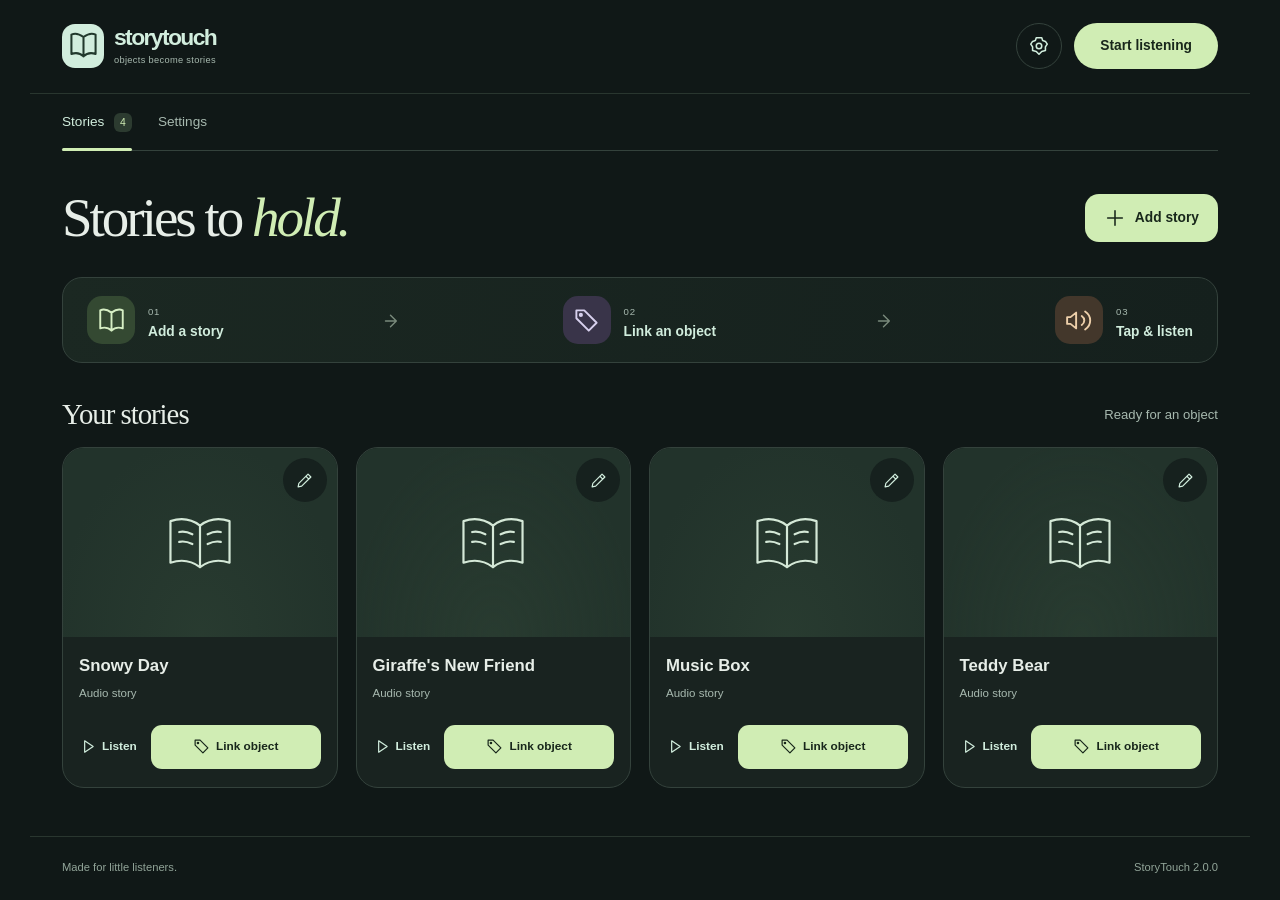
==== commit afcbbcc3: "Release 2.0.0: simplify story setup and make child mode tag-driven" ====
--- a/index.html
+++ b/index.html
@@ -9,7 +9,7 @@
   <meta name="apple-mobile-web-app-capable" content="yes">
   <meta name="apple-mobile-web-app-title" content="StoryTouch">
   <meta name="apple-mobile-web-app-status-bar-style" content="black-translucent">
-  <meta name="description" content="A familiar voice, one little tap away. Record, import, and play audio stories with NFC tags or large accessible buttons.">
+  <meta name="description" content="A familiar voice, one little tap away. Link an object to a story. Tap its NFC tag and listen.">
   <title>StoryTouch — A little tap. A whole story.</title>
   <link rel="manifest" href="./manifest.webmanifest">
   <link rel="icon" type="image/svg+xml" href="./assets/icons/storytouch.svg">
@@ -25,93 +25,61 @@
   <script src="./app.js" defer></script>
 </head>
 <body>
-  <a class="skip-link" href="#main">Skip to content</a>
-  <header class="site-header">
-    <a class="brand" href="./" aria-label="StoryTouch home"><img src="./assets/icons/storytouch.svg" alt="" width="42" height="42"><span>StoryTouch<span class="brand-sub">little taps, big adventures</span></span></a>
-    <div class="header-actions"><span id="offline-badge" class="status-pill">Checking offline setup…</span><button id="child-settings-shortcut" class="button outline">Child mode settings</button><button id="mode-button" type="button" class="button dark" disabled aria-busy="true">Loading stories…</button></div>
-  </header>
-  <main id="main" tabindex="-1">
-    <div id="parent-view">
-      <section id="app-update" class="update-banner" aria-labelledby="update-heading" hidden><div><strong id="update-heading">A StoryTouch update is ready</strong><p class="small">Your stories and tag links stay saved. Update when you have finished listening or recording.</p><p id="update-feedback" class="small" role="status"></p></div><button id="update-now" type="button" class="button dark">Update app</button></section>
-      <section class="hero" aria-labelledby="hero-title">
-        <div class="hero-copy"><p class="eyebrow">A FAMILIAR VOICE. A LITTLE EVERYDAY MAGIC.</p><h1 id="hero-title">A little tap.<br>A whole <em>story.</em></h1><p>Turn a favourite toy, a card, or a little keepsake into a story they can hear again and again.</p><button id="hero-add" class="button dark">Add your first story <span aria-hidden="true">＋</span></button><p class="quiet hero-note">Your audio stays on this device. No account needed.</p></div>
-        <div class="hero-art" aria-hidden="true"><span class="art-spark spark-one">✦</span><span class="art-spark spark-two">✧</span><div class="orbit orbit-one"></div><div class="orbit orbit-two"></div><div class="story-object"><svg viewBox="0 0 200 180" fill="none" stroke="currentColor" stroke-width="6" stroke-linejoin="round" stroke-linecap="round"><path d="M100 43C77 28 48 27 22 35v108c26-8 55-7 78 10 23-17 52-18 78-10V35c-26-8-55-7-78 8ZM100 43v110M43 63c12-2 23 1 35 7M43 87c12-2 23 1 35 7M122 70c12-6 23-9 35-7M122 94c12-6 23-9 35-7"/></svg><div class="tag-sticker">)))</div></div><div class="art-caption"><span class="tiny-play">▶</span><div>A story, tucked inside.<span>Ready whenever they are.</span></div><span class="sound-bars">▂▆▃█▅▂</span></div></div>
-      </section>
-      <nav class="tabs" role="tablist" aria-label="Parent workspace"><button id="tab-library" role="tab" aria-selected="true" aria-controls="panel-library" data-tab="library">Stories <span id="library-count" class="count">0</span></button><button id="tab-add" role="tab" aria-selected="false" aria-controls="panel-add" tabindex="-1" data-tab="add">Add a story</button><button id="tab-setup" role="tab" aria-selected="false" aria-controls="panel-setup" tabindex="-1" data-tab="setup">Tags & settings</button></nav>
-      <section id="panel-library" role="tabpanel" aria-labelledby="tab-library">
-        <nav class="getting-started" aria-label="Get ready to listen"><button id="step-add" type="button"><span aria-hidden="true">1</span><strong>Add a story</strong><small>Record, type, or choose audio</small></button><button id="step-link" type="button"><span aria-hidden="true">2</span><strong>Link an object</strong><small>Choose a story and tap its tag</small></button><div class="listen-step"><span aria-hidden="true">3</span><strong>Listen together</strong><small>Use the Start child mode button at the top.<br><span id="child-summary">Hold to exit · screen stays awake</span></small></div></nav>
-        <div class="section-heading"><div><p class="eyebrow">MADE FOR LITTLE LISTENERS</p><h2>Your story shelf</h2><p class="quiet">Their favourite stories, all in one place.</p></div><button id="library-add" class="button outline">＋ Add a story</button></div>
-        <div id="saved-banner" class="saved-banner" hidden><span class="success-mark" aria-hidden="true">✓</span><div><strong id="saved-title">Story saved</strong><p>Ready for a little tap?</p></div><button id="next-link" class="button dark">Link a tag →</button></div>
-        <div id="story-grid" class="story-grid" aria-label="Your saved stories"></div><p id="empty-library" class="empty-library" hidden>Your first story starts with a voice, a few words, or an MP3. <button id="empty-add" class="text-button">Add a story →</button></p>
-        <div class="section-heading example-heading"><div><p class="eyebrow">STARTER STORIES</p><h2>A few to try</h2><p class="quiet">Play, rename, or remove. Make this shelf your own.</p></div><button id="example-folder-add" class="button outline"><span aria-hidden="true">▱</span> Add audio folder</button><input id="example-folder" type="file" webkitdirectory multiple hidden accept="audio/*"></div><p id="example-state" role="status" class="small quiet"></p><div id="example-grid" class="story-grid" aria-label="Starter stories"></div><button id="examples-reset" class="text-button">Restore removed starter stories</button>
-        <div class="tip-strip"><span class="tip-icon" aria-hidden="true">✧</span><p><strong>Make something ordinary feel magical.</strong><br>Link a story, song, or sound to an NFC tag on a toy, instrument, tactile card, or braille symbol. Open child mode, start listening for tags, and tap.</p><button id="tip-setup" class="text-button">Set up a tag <span aria-hidden="true">→</span></button></div>
-      </section>
-      <section id="panel-add" role="tabpanel" aria-labelledby="tab-add" hidden>
-        <div class="section-heading"><div><p class="eyebrow">THREE WAYS TO MAKE A LITTLE MAGIC</p><h2>How will your story sound?</h2></div></div>
-        <form id="story-form" class="surface form-grid">
+<a class="skip-link" href="#main">Skip to stories</a>
+<header class="site-header"><a class="brand" href="./" aria-label="StoryTouch home"><span class="brand-mark"><svg class="icon" viewBox="0 0 24 24" fill="none" stroke="currentColor" stroke-width="1.7" stroke-linecap="round" stroke-linejoin="round" aria-hidden="true" focusable="false"><path d="M12 5C8 2 4 2 2 3v16c3-1 7-1 10 2 3-3 7-3 10-2V3c-2-1-6-1-10 2ZM12 5v16"/></svg></span><span>storytouch<span class="brand-sub">objects become stories</span></span></a><div class="header-actions"><button id="child-settings-shortcut" class="icon-button" aria-label="Settings"><svg class="icon" viewBox="0 0 24 24" fill="none" stroke="currentColor" stroke-width="1.7" stroke-linecap="round" stroke-linejoin="round" aria-hidden="true" focusable="false"><path d="m9 3-1 3-3 1-2 3 2 3v4l4 1 3 3 3-3 4-1v-4l2-3-2-3-3-1-1-3Z"/><circle cx="12" cy="12" r="3"/></svg></button><button id="mode-button" class="button dark" disabled aria-busy="true">Loading stories</button></div></header>
+<main id="main" tabindex="-1"><div id="parent-view">
+<section id="app-update" class="update-banner" hidden><div><strong>Update ready</strong><p id="update-feedback" class="small" role="status"></p></div><button id="update-now" class="button dark">Update app</button></section>
+<nav class="tabs" role="tablist" aria-label="Adult workspace"><button id="tab-library" role="tab" aria-selected="true" aria-controls="panel-library" data-tab="library">Stories <span id="library-count" class="count">0</span></button><button id="tab-setup" role="tab" aria-selected="false" aria-controls="panel-setup" data-tab="setup" tabindex="-1">Settings</button></nav>
+<section id="panel-library" role="tabpanel" aria-labelledby="tab-library">
+<div class="library-intro"><div><p class="eyebrow">A LITTLE TAP. A FAMILIAR VOICE.</p><h1>Stories to <em>hold.</em></h1></div><button id="library-add" class="button dark"><svg class="icon" viewBox="0 0 24 24" fill="none" stroke="currentColor" stroke-width="1.7" stroke-linecap="round" stroke-linejoin="round" aria-hidden="true" focusable="false"><path d="M12 4v16M4 12h16"/></svg> Add story</button></div>
+<div class="journey" aria-label="Add a story, link an object, start listening"><button id="step-add"><span class="journey-icon"><svg class="icon" viewBox="0 0 24 24" fill="none" stroke="currentColor" stroke-width="1.7" stroke-linecap="round" stroke-linejoin="round" aria-hidden="true" focusable="false"><path d="M12 5C8 2 4 2 2 3v16c3-1 7-1 10 2 3-3 7-3 10-2V3c-2-1-6-1-10 2ZM12 5v16"/></svg></span><span><small>01</small><strong>Add a story</strong></span></button><span class="journey-arrow"><svg class="icon" viewBox="0 0 24 24" fill="none" stroke="currentColor" stroke-width="1.7" stroke-linecap="round" stroke-linejoin="round" aria-hidden="true" focusable="false"><path d="m9 5 7 7-7 7M3 12h13"/></svg></span><button id="step-link"><span class="journey-icon lilac"><svg class="icon" viewBox="0 0 24 24" fill="none" stroke="currentColor" stroke-width="1.7" stroke-linecap="round" stroke-linejoin="round" aria-hidden="true" focusable="false"><path d="M3 3h7l11 11-7 7L3 10Z"/><circle cx="7" cy="7" r="1"/></svg></span><span><small>02</small><strong>Link an object</strong></span></button><span class="journey-arrow"><svg class="icon" viewBox="0 0 24 24" fill="none" stroke="currentColor" stroke-width="1.7" stroke-linecap="round" stroke-linejoin="round" aria-hidden="true" focusable="false"><path d="m9 5 7 7-7 7M3 12h13"/></svg></span><div><span class="journey-icon peach"><svg class="icon" viewBox="0 0 24 24" fill="none" stroke="currentColor" stroke-width="1.7" stroke-linecap="round" stroke-linejoin="round" aria-hidden="true" focusable="false"><path d="m4 9 5-4v14l-5-4H1V9ZM14 8c3 2 3 6 0 8M17 4c6 4 6 12 0 16"/></svg></span><span><small>03</small><strong>Tap &amp; listen</strong></span></div></div>
+<div class="shelf-heading"><h2>Your stories</h2><span class="quiet small">Ready for an object</span></div>
+<div id="story-grid" class="story-grid" aria-label="Stories"></div><p id="empty-library" class="empty-library" hidden>Add your first recording, song, or story.</p><p id="example-state" class="small quiet" role="status"></p>
+</section>
+<section id="panel-add" hidden aria-labelledby="add-heading"><div class="page-heading"><button id="add-back" class="text-button">Back to stories</button><p class="eyebrow">STEP 1 OF 2</p><h1 id="add-heading" tabindex="-1">Add a story.</h1></div><form id="story-form" class="surface form-grid">
           <div class="source-picker full" role="group" aria-label="Choose how to add a story">
-            <button type="button" id="source-write" class="source-choice" data-source="write" aria-pressed="true"><span aria-hidden="true">Aa</span><strong>Type a story</strong><small>Read aloud by a device voice</small></button>
-            <button type="button" id="source-record" class="source-choice" data-source="record" aria-pressed="false"><span aria-hidden="true">◉</span><strong>Record my voice</strong><small>Use your microphone</small></button>
-            <button type="button" id="source-import" class="source-choice" data-source="import" aria-pressed="false"><span aria-hidden="true">♫</span><strong>Add an MP3</strong><small>Choose an audio file</small></button>
+            <button type="button" id="source-write" class="source-choice" data-source="write" aria-pressed="true"><span aria-hidden="true">Aa</span><strong>Write</strong><small>Read aloud by a device voice</small></button>
+            <button type="button" id="source-record" class="source-choice" data-source="record" aria-pressed="false"><span aria-hidden="true">◉</span><strong>Record</strong><small>Use your microphone</small></button>
+            <button type="button" id="source-import" class="source-choice" data-source="import" aria-pressed="false"><span aria-hidden="true">♫</span><strong>Upload</strong><small>Choose an audio file</small></button>
           </div>
-          <div class="full"><label for="story-title">Story name</label><input id="story-title" name="title" maxlength="100" required placeholder="e.g. Grandma’s goodnight story" autocomplete="off"></div>
+          <div class="full"><label for="story-title">Story name</label><input id="story-title" name="title" maxlength="100" required placeholder="e.g. Music time" autocomplete="off"></div>
           <input id="story-symbol" name="symbol" type="hidden" value="book">
-          <div id="source-panel-write" class="full source-panel"><label for="story-written">Your story</label><textarea id="story-written" rows="7" maxlength="20000" placeholder="Once upon a time…"></textarea><div class="voice-row"><div><label for="tts-voice">Reading voice</label><select id="tts-voice"><option value="">Device default</option></select></div><div><label for="tts-rate">Reading pace</label><select id="tts-rate"><option value="0.75">Slow</option><option value="0.9" selected>Gentle</option><option value="1">Natural</option><option value="1.25">Brisk</option></select></div></div><div class="button-row"><button id="tts-preview" type="button" class="button outline">▶ Listen to a preview</button><button id="tts-preview-stop" type="button" class="text-button">Stop preview</button></div><p id="tts-preview-state" class="small quiet" role="status">Uses your device’s text-to-speech. Offline voices vary.</p></div>
-          <div id="source-panel-record" class="full source-panel" hidden>
+          <div id="source-panel-write" class="full source-panel" hidden><label for="story-written">Your story</label><textarea id="story-written" rows="7" maxlength="20000" placeholder="Once upon a time…"></textarea><div class="voice-row"><div><label for="tts-voice">Reading voice</label><select id="tts-voice"><option value="">Device default</option></select></div><div><label for="tts-rate">Reading pace</label><select id="tts-rate"><option value="0.75">Slow</option><option value="0.9" selected>Gentle</option><option value="1">Natural</option><option value="1.25">Brisk</option></select></div></div><div class="button-row"><button id="tts-preview" type="button" class="button outline">▶ Listen to a preview</button><button id="tts-preview-stop" type="button" class="text-button">Stop preview</button></div><p id="tts-preview-state" class="small quiet" role="status">Uses your device’s text-to-speech. Offline voices vary.</p></div>
+          <div id="source-panel-record" class="full source-panel">
             <div class="capture-visual" aria-hidden="true"><span class="mic-symbol">◉</span><span id="record-elapsed" hidden>0:00</span></div>
-            <p class="small quiet">Record a familiar voice, a song, or the sound of a favourite object. For clear sound, find a quiet spot and keep the microphone about a hand’s width away.</p>
-            <label class="check-label"><input id="record-noise-reduction" type="checkbox" aria-describedby="record-noise-help"> Reduce background noise</label>
-            <p id="record-noise-help" class="small quiet">Leave off for music and natural sounds. Try turning it on for speech in a noisy room.</p>
+            
+            <details class="record-options"><summary>Recording options</summary><label class="check-label"><input id="record-noise-reduction" type="checkbox" aria-describedby="record-noise-help"> Reduce background noise</label>
+            <p id="record-noise-help" class="small quiet">Leave off for music and natural sounds. Try turning it on for speech in a noisy room.</p></details>
             <div id="record-level-wrap" class="record-level-wrap" hidden><label for="record-level">Microphone level</label><meter id="record-level" min="0" max="1" value="0" aria-hidden="true"></meter><p id="record-level-state" class="small" role="status">Listening. Use your comfortable speaking voice.</p></div>
             <button id="record-start" type="button" class="button dark">● Start recording</button><button id="record-stop" type="button" class="button danger" hidden>■ Stop recording</button><p id="record-state" class="small" role="status">Allow the microphone when asked. Up to 30 minutes.</p>
           </div>
           <div id="source-panel-import" class="full source-panel import-panel" hidden><span class="import-icon" aria-hidden="true">♫</span><label for="audio-file">Choose an MP3 or other audio file</label><input id="audio-file" type="file" accept="audio/*,.mp3,.m4a,.wav,.ogg,.webm,.aac,.flac"><p class="small quiet">MP3, WAV, M4A, OGG or WebM · up to 100 MB</p></div>
           <div id="audio-draft-section" class="full" hidden><p id="file-state" class="small quiet">No audio selected.</p><div id="preview-wrap" hidden><label for="audio-preview">Listen before saving</label><audio id="audio-preview" controls preload="metadata"></audio><button id="discard-audio" type="button" class="text-button">Discard this audio</button></div></div>
-          <div id="transcript-section" class="full" hidden><label for="story-transcript">Story text or notes <span class="optional">(optional)</span></label><textarea id="story-transcript" rows="3" maxlength="20000" placeholder="A text alternative for your audio."></textarea></div>
-          <div class="full form-actions"><button id="story-save" class="button dark" type="submit">Save story <span aria-hidden="true">→</span></button><p id="draft-state" class="quiet small" role="status">Changes are saved on this device.</p><button id="clear-story-draft" type="button" class="text-button">Clear draft</button></div>
-        </form>
-      </section>
-      <section id="panel-setup" role="tabpanel" aria-labelledby="tab-setup" hidden>
-        <section id="child-settings" class="surface child-settings" aria-labelledby="child-settings-heading">
-          <div class="section-heading"><div><p class="eyebrow">READY FOR YOUR CHILD</p><h2 id="child-settings-heading" tabindex="-1">Child mode</h2><p class="quiet">Choose your settings here, then use Start child mode at the top.</p></div></div>
-          <fieldset class="child-screen-options"><legend>What should the screen show?</legend><label class="screen-choice"><input type="radio" name="child-screen" id="child-screen-stories" value="stories" checked><span><strong>Story buttons</strong><small>Large buttons to play stories, with NFC listening too.</small></span></label><label class="screen-choice"><input type="radio" name="child-screen" id="child-screen-black" value="black"><span><strong>Black screen</strong><small>Just one quiet exit button. Play through NFC tags.</small></span></label></fieldset>
-          <div class="child-setting-grid"><div><label class="check-label"><input id="child-touch-pause" type="checkbox" checked> Touch screen to pause</label><p class="small quiet">On by default. Touching a playing story pauses it. Use Play or an NFC tag to continue.</p></div><div><label class="check-label"><input id="child-keep-awake" type="checkbox" checked> Keep screen awake</label><p id="wake-lock-state" class="small quiet" role="status">Helps NFC keep listening. The screen stays on, even when it looks black.</p></div><div><label class="check-label"><input id="child-tap-pause" type="checkbox"> Tap the same tag to pause</label><p class="small quiet">Tap once to play, again to pause, and again to continue. A different tag plays its story.</p></div></div>
-          <p id="fullscreen-state" class="quiet small" role="status">Child mode requests full screen with browser controls hidden wherever supported.</p><p class="child-settings-note">NFC starts with child mode and keeps listening between taps. The phone must stay unlocked with this app visible. A locked or switched-off screen cannot scan tags. The app always requires a 3-second hold to leave child mode. Install StoryTouch for full-screen launch where supported. A PWA cannot block Home, system gestures or app switching. For a device lock, use <a href="https://support.google.com/android/answer/9455138?hl=en" target="_blank" rel="noopener">Android app pinning</a> with the PIN option or <a href="https://support.apple.com/111795" target="_blank" rel="noopener">iPhone Guided Access</a>.</p>
-          <p id="child-settings-saved" class="small quiet" role="status">Your choices are saved on this device.</p>
-        </section>
-        <div class="section-heading"><div><p class="eyebrow">ONE TAP, THEIR FAVOURITE STORY</p><h2>Link a story to a tag</h2><p class="quiet">Choose a story. Tap a tag. Try it together.</p></div></div>
-        <div class="setup-grid">
-          <section class="surface tag-wizard" aria-label="Link a story to an NFC tag"><ol class="wizard-steps" aria-label="Tag linking progress"><li id="wizard-step-1" class="is-complete"><span>1</span> Story</li><li id="wizard-step-2" class="is-current" aria-current="step"><span>2</span> Tap tag</li><li id="wizard-step-3"><span>3</span> Ready</li></ol>
-            <label for="link-story">Choose a story</label><select id="link-story"></select><div id="link-preview" class="link-preview"></div>
-            <div id="tag-visual" class="tag-visual" aria-hidden="true"><div class="nfc-phone"><span>)))</span></div><div class="nfc-card"><span>✦</span></div><div class="nfc-waves">)))</div></div>
-            <h3 id="wizard-instruction">Tap the tag to your phone</h3><p id="link-scan-state" role="status" class="small quiet">Choose Link this tag, then hold it near the back of your phone.</p>
-            <div class="button-row"><button id="read-link" class="button dark" type="button">))) Link this tag</button><button id="cancel-link-scan" class="button outline" hidden>Cancel</button></div>
-            <div id="link-complete" class="link-complete" hidden><span class="success-mark" aria-hidden="true">✓</span><strong id="linked-story-display"></strong><div class="button-row"><button id="test-linked-tag" class="button dark">Test the tag</button></div><p class="small quiet">When you’re ready, use Start child mode at the top.</p></div>
-            <p id="nfc-support" class="support-note"></p>
-            <details class="advanced-tags"><summary>Use a code or write a URL tag</summary><form id="link-form"><label for="tag-code">Tag code</label><input id="tag-code" maxlength="48" pattern="[A-Za-z0-9-]{1,48}" placeholder="e.g. TEDDY-1" required aria-describedby="code-help"><p id="code-help" class="quiet small">A code is a useful backup when NFC is unavailable.</p><button class="button outline" type="submit">Save code link</button></form></details><div id="linked-tags" class="linked-tags"></div>
-          </section>
-          <div class="stack"><section class="surface tag-quick-help"><h3>A story in three little steps</h3><div class="visual-help"><div><span aria-hidden="true">📖</span><strong>Choose</strong></div><b aria-hidden="true">→</b><div><span aria-hidden="true">)))</span><strong>Tap</strong></div><b aria-hidden="true">→</b><div><span aria-hidden="true">▶</span><strong>Listen</strong></div></div><p class="quiet">Keep your phone unlocked and the app open.</p><details><summary>Tag help</summary><p>Use an NDEF NFC sticker and Android Chrome over HTTPS. Start linking, then hold the sticker near the phone’s NFC reader. Use story buttons or codes on other browsers.</p></details></section>
-          <section class="surface"><h3>Keep your stories safe</h3><p class="quiet">Audio and tag links belong to this browser and site address. Clearing site data can erase them. Export a backup before changing phones, browsers, or domains.</p><div class="button-row"><button id="backup-export" class="button outline">Export backup</button><button id="backup-import" class="button outline">Restore backup</button><input id="backup-file" hidden type="file" accept=".json,.storytouch.json,application/json"></div><button id="persist-storage" class="text-button">Ask browser to keep local storage</button><p id="storage-state" class="small quiet"></p></section>
-          <section class="surface app-health" aria-labelledby="app-health-heading"><p class="eyebrow">READY WHEN THEY ARE</p><h3 id="app-health-heading">App & offline</h3><p id="install-state" class="small quiet">Use StoryTouch from your home screen for a quieter, more focused experience.</p><button id="install-app" class="button outline">Install on this device</button><p id="install-help" class="quiet small">Installation options depend on your browser.</p><p id="offline-detail" class="small" role="status">Preparing offline stories…</p><p id="pwa-message" class="small quiet" role="status"></p><div class="button-row"><button id="offline-check" type="button" class="button outline">Check offline files</button><button id="check-updates" type="button" class="button outline">Check for updates</button></div><p class="small quiet">Saved recordings stay in this browser. Keep a backup even when offline files are ready.</p></section>
-          <section class="surface"><h3>Make yourself comfortable</h3><label class="check-label"><input id="spoken-guidance" type="checkbox"> Spoken guidance</label><p class="quiet small">Uses your device’s voice. Offline voices vary by device.</p><label class="check-label"><input id="feedback-sounds" type="checkbox" checked> Gentle feedback sounds</label><a href="./README.html">Open the setup & deployment guide <span aria-hidden="true">↗</span></a></section></div>
-        </div>
-      </section>
-    </div>
-    <section id="child-view" class="child-view" hidden aria-labelledby="child-heading">
-      <button id="child-exit" type="button" class="button outline child-exit" aria-describedby="child-exit-help">Hold 3 seconds for adult controls</button><p id="child-exit-help" class="visually-hidden">Keep pressing the button, Space, or Enter for 3 seconds. Releasing early cancels.</p><p id="child-exit-status" class="visually-hidden" role="status"></p>
-      <p id="child-status" class="child-status" role="status">Choose a story below.</p>
-      <div id="child-content">
-      <p class="eyebrow">SOMETHING LOVELY TO LISTEN TO</p><h1 id="child-heading">Hello, little listener.</h1><p>Tap your story. Let’s go somewhere together.</p>
-      <div id="child-stories" class="child-grid" aria-label="Choose a story"></div>
-       <details id="child-tools" class="child-tools"><summary>Tag and code options</summary><div class="child-controls"><button id="child-scan" class="button dark huge">Start tag listening <span aria-hidden="true">)))</span></button><button id="child-stop-scan" class="button outline" hidden>Pause tag listening</button><button id="child-stop-audio" class="button danger huge">Stop story <span aria-hidden="true">■</span></button></div><form id="child-code-form" class="manual-code"><label for="child-code">Have a story code?</label><div><input id="child-code" maxlength="48" autocomplete="off" placeholder="e.g. TEDDY-1" required><button class="button dark">Play code</button></div></form></details>
-      </div>
-    </section>
-    <p id="app-status" role="status" aria-live="polite" class="app-status"></p><p id="app-error" role="alert" class="app-error" hidden></p>
-  </main>
-  <section id="player" class="player" aria-label="Story player" hidden><button id="player-drawer-toggle" type="button" class="player-drawer-toggle" aria-expanded="true" aria-controls="player-drawer-body">Hide player controls</button><div id="player-drawer-body" class="player-drawer-body"><div class="player-info"><span id="player-picture" class="player-picture" aria-hidden="true"></span><div><strong id="player-title"></strong><span id="player-state" class="small">Ready to listen</span></div></div><div class="player-controls"><button id="player-toggle" class="button dark" aria-label="Play story">Play</button><button id="player-restart" class="button outline">Restart</button><button id="player-stop" class="button outline">Stop</button></div><div class="player-progress"><label for="player-seek" class="visually-hidden">Story position</label><input id="player-seek" type="range" min="0" max="100" value="0" step="0.1"><span id="player-time" class="small">0:00 / 0:00</span><label for="player-speed" class="visually-hidden">Playback speed</label><select id="player-speed" aria-label="Playback speed"><option value="0.75">0.75×</option><option value="0.9">0.9×</option><option value="1" selected>1× speed</option><option value="1.25">1.25×</option><option value="1.5">1.5×</option></select></div><details id="player-text" hidden><summary>Story text</summary><p id="player-transcript"></p></details><audio id="story-audio" preload="metadata"></audio></div></section>
-  <footer><span>Made for moments that matter.</span><span>StoryTouch <span class="footer-dot">•</span> <span id="version-label">1.5.0</span> <span class="footer-dot">•</span> <a href="./README.html">Help & deployment</a></span></footer>
-  <dialog id="edit-dialog" aria-labelledby="edit-heading"><form id="edit-form"><h2 id="edit-heading">A story’s little details</h2><label for="edit-title">Story name</label><input id="edit-title" maxlength="100" required><input id="edit-symbol" type="hidden" value="book"><div id="edit-written-controls" hidden><label for="edit-voice">Reading voice</label><select id="edit-voice"><option value="">Device default</option></select><label for="edit-rate">Reading pace</label><select id="edit-rate"><option value="0.75">Slow</option><option value="0.9">Gentle</option><option value="1">Natural</option><option value="1.25">Brisk</option></select></div><label id="edit-text-label" for="edit-transcript">Story text or notes</label><textarea id="edit-transcript" rows="4" maxlength="20000"></textarea><div class="button-row"><button type="submit" class="button dark">Save details</button><button id="edit-link" type="button" class="button outline">Link a tag</button><button id="edit-cancel" type="button" class="button outline">Cancel</button></div><div class="dialog-bottom"><button id="download-audio" class="text-button" type="button">Download audio</button><button id="delete-story" class="text-button danger-text" type="button">Delete story</button></div></form></dialog>
-  <dialog id="confirm-dialog" aria-labelledby="confirm-heading"><h2 id="confirm-heading">Please confirm</h2><p id="confirm-message"></p><div class="button-row"><button id="confirm-yes" class="button dark">Continue</button><button id="confirm-no" class="button outline">Cancel</button></div></dialog>
-  <noscript><p class="app-error">StoryTouch needs JavaScript enabled to store and play your stories.</p></noscript>
-</body>
-</html>
+          <details class="full optional-details"><summary>Add words or a picture</summary><label for="story-image">Picture <span class="optional">(optional)</span></label><input id="story-image" type="file" accept="image/jpeg,image/png,image/webp,image/gif,image/avif"><div class="image-preview"><img id="story-image-preview" alt="Story picture preview" hidden><button id="story-image-clear" type="button" class="text-button" hidden>Remove picture</button></div><div id="transcript-section" class="full" hidden><label for="story-transcript">Story text or notes <span class="optional">(optional)</span></label><textarea id="story-transcript" rows="3" maxlength="20000" placeholder="A text alternative for your audio."></textarea></div></details>
+          <div class="full form-actions"><button id="story-save" class="button dark" type="submit">Save &amp; link <span aria-hidden="true">→</span></button><p id="draft-state" class="quiet small" role="status">Changes are saved on this device.</p><button id="clear-story-draft" type="button" class="text-button">Discard draft</button></div>
+        </form></section>
+<section id="panel-link" hidden aria-labelledby="link-heading"><div class="page-heading"><button id="link-back" class="text-button">Back to stories</button><p class="eyebrow">STEP 2 OF 2</p><h1 id="link-heading" tabindex="-1">Give it an object.</h1></div><section class="surface tag-wizard">
+<ol class="wizard-steps" aria-label="Linking progress"><li id="wizard-step-1"><svg class="icon" viewBox="0 0 24 24" fill="none" stroke="currentColor" stroke-width="1.7" stroke-linecap="round" stroke-linejoin="round" aria-hidden="true" focusable="false"><path d="M12 5C8 2 4 2 2 3v16c3-1 7-1 10 2 3-3 7-3 10-2V3c-2-1-6-1-10 2ZM12 5v16"/></svg> Story</li><li id="wizard-step-2"><svg class="icon" viewBox="0 0 24 24" fill="none" stroke="currentColor" stroke-width="1.7" stroke-linecap="round" stroke-linejoin="round" aria-hidden="true" focusable="false"><path d="M3 3h7l11 11-7 7L3 10Z"/><circle cx="7" cy="7" r="1"/></svg> Tag</li><li id="wizard-step-3"><svg class="icon" viewBox="0 0 24 24" fill="none" stroke="currentColor" stroke-width="1.7" stroke-linecap="round" stroke-linejoin="round" aria-hidden="true" focusable="false"><path d="m5 12 5 5L20 7"/></svg> Ready</li></ol>
+<div id="link-active"><label for="link-story">Story</label><select id="link-story"></select><div id="link-preview" class="link-preview"></div>
+<div id="tag-visual" class="tag-visual" aria-hidden="true"><div class="nfc-phone"><svg class="icon" viewBox="0 0 24 24" fill="none" stroke="currentColor" stroke-width="1.7" stroke-linecap="round" stroke-linejoin="round" aria-hidden="true" focusable="false"><path d="M12 5C8 2 4 2 2 3v16c3-1 7-1 10 2 3-3 7-3 10-2V3c-2-1-6-1-10 2ZM12 5v16"/></svg></div><div class="nfc-waves">)))</div><div class="nfc-card"><svg class="icon" viewBox="0 0 24 24" fill="none" stroke="currentColor" stroke-width="1.7" stroke-linecap="round" stroke-linejoin="round" aria-hidden="true" focusable="false"><path d="M3 3h7l11 11-7 7L3 10Z"/><circle cx="7" cy="7" r="1"/></svg></div></div>
+<h2 id="wizard-instruction">Tap a tag to your phone.</h2><p id="link-scan-state" class="quiet" role="status">Stick a tag to a toy, card, or braille symbol.</p><div class="button-row"><button id="read-link" class="button dark"><svg class="icon" viewBox="0 0 24 24" fill="none" stroke="currentColor" stroke-width="1.7" stroke-linecap="round" stroke-linejoin="round" aria-hidden="true" focusable="false"><path d="M3 3h7l11 11-7 7L3 10Z"/><circle cx="7" cy="7" r="1"/></svg> Read tag</button><button id="cancel-link-scan" class="button outline" hidden>Cancel</button></div><p id="nfc-support" class="small quiet"></p></div>
+<div id="link-complete" class="link-complete" hidden><span class="success-mark"><svg class="icon" viewBox="0 0 24 24" fill="none" stroke="currentColor" stroke-width="1.7" stroke-linecap="round" stroke-linejoin="round" aria-hidden="true" focusable="false"><path d="m5 12 5 5L20 7"/></svg></span><h2>Object connected.</h2><p id="linked-story-display"></p><div class="button-row"><button id="link-done" class="button dark">Done</button><button id="test-linked-tag" class="button outline">Test tag</button></div></div>
+<details class="advanced-tags"><summary>Other ways to link</summary><form id="link-form"><label for="tag-code">Tag code</label><div class="input-row"><input id="tag-code" maxlength="48" pattern="[A-Za-z0-9-]{1,48}" placeholder="MUSIC-TIME" required aria-describedby="code-help"><button class="button outline" type="submit">Save code</button></div><p id="code-help" class="small quiet">For tags written with another NFC app.</p></form></details></section></section>
+<section id="panel-setup" role="tabpanel" aria-labelledby="tab-setup" hidden><div class="page-heading"><p class="eyebrow">MAKE IT YOURS</p><h1 id="child-settings-heading" tabindex="-1">A quieter kind<br>of screen.</h1></div>
+<section id="child-settings" class="settings-section"><h2>While they listen</h2><fieldset class="child-screen-options"><legend class="visually-hidden">Child screen</legend>
+<label class="screen-choice"><input type="radio" name="child-screen" id="child-screen-black" value="black" checked><span class="screen-choice-body"><span class="phone-preview black-preview"><span class="preview-stop" aria-hidden="true"></span><span class="preview-grip"></span></span><strong>Dark screen</strong><small>Only the object matters.</small></span></label>
+<label class="screen-choice"><input type="radio" name="child-screen" id="child-screen-now" value="now-playing"><span class="screen-choice-body"><span class="phone-preview playing-preview"><svg class="icon" viewBox="0 0 24 24" fill="none" stroke="currentColor" stroke-width="1.7" stroke-linecap="round" stroke-linejoin="round" aria-hidden="true" focusable="false"><path d="M12 5C8 2 4 2 2 3v16c3-1 7-1 10 2 3-3 7-3 10-2V3c-2-1-6-1-10 2ZM12 5v16"/></svg><span class="preview-title"></span><span class="preview-controls"><svg class="icon" viewBox="0 0 24 24" fill="none" stroke="currentColor" stroke-width="1.7" stroke-linecap="round" stroke-linejoin="round" aria-hidden="true" focusable="false"><path d="m8 4 12 8-12 8Z"/></svg></span><span class="preview-grip"></span></span><strong>Now playing</strong><small>Picture, words &amp; controls.</small></span></label></fieldset>
+<label class="setting-switch"><span><strong>Red Stop button</strong><small>On the dark screen</small></span><input id="child-show-stop" type="checkbox"><span class="switch-track" aria-hidden="true"></span></label>
+<div class="parent-handle-settings"><div class="setting-title"><span class="mini-handle" aria-hidden="true"></span><div><h2>Parent handle</h2><p class="quiet small">At the bottom of the screen</p></div></div><fieldset class="segmented"><legend class="visually-hidden">How to open parent controls</legend><label><input type="radio" id="exit-method-hold" name="exit-method" value="hold" checked><span>Hold</span></label><label><input type="radio" id="exit-method-taps" name="exit-method" value="taps"><span>Tap in a row</span></label></fieldset><div id="exit-hold-setting"><label for="exit-hold-seconds">Hold for</label><select id="exit-hold-seconds"><option value="2">2 seconds</option><option value="3" selected>3 seconds</option><option value="4">4 seconds</option><option value="5">5 seconds</option></select></div><div id="exit-tap-setting" hidden><label for="exit-tap-count">Tap</label><select id="exit-tap-count"><option value="3">3 times</option><option value="4" selected>4 times</option><option value="5">5 times</option></select></div><p id="child-settings-saved" class="small quiet" role="status">Saved on this phone</p></div>
+<details class="settings-fold"><summary>Listening preferences</summary><label class="check-label"><input id="child-touch-pause" type="checkbox" checked> Touch screen to pause</label><label class="check-label"><input id="child-tap-pause" type="checkbox"> Tap the same tag to pause</label><label class="check-label"><input id="child-keep-awake" type="checkbox" checked> Keep screen awake</label><p id="wake-lock-state" class="small quiet" role="status">Tags need an awake, unlocked phone.</p><label class="check-label"><input id="feedback-sounds" type="checkbox" checked> Gentle feedback sounds</label><label class="check-label"><input id="spoken-guidance" type="checkbox"> Spoken guidance</label><p id="fullscreen-state" class="small quiet" role="status">Full screen is requested when listening starts.</p></details>
+<details class="settings-fold"><summary>Stories &amp; backups</summary><div class="button-row"><button id="backup-export" class="button outline">Export backup</button><button id="backup-import" class="button outline">Restore backup</button><input id="backup-file" type="file" accept=".json,.storytouch.json,application/json" hidden></div><p class="small quiet">Your stories stay on this phone. Keep a backup.</p><button id="example-folder-add" class="text-button">Import audio folder</button><input id="example-folder" type="file" webkitdirectory multiple accept="audio/*" hidden><button id="examples-reset" class="text-button">Restore starter stories</button><button id="persist-storage" class="text-button">Keep local storage</button><p id="storage-state" class="small quiet"></p></details>
+<details class="settings-fold"><summary>Linked objects</summary><div id="linked-tags"></div></details>
+<details class="settings-fold"><summary>Install &amp; offline</summary><span id="offline-badge" class="status-pill">Checking offline setup</span><p id="install-state" class="small quiet"></p><button id="install-app" class="button outline">Install app</button><p id="install-help" class="small quiet"></p><p id="offline-detail" class="small" role="status"></p><p id="pwa-message" class="small quiet" role="status"></p><div class="button-row"><button id="offline-check" class="button outline">Check offline files</button><button id="check-updates" class="button outline">Check for updates</button></div></details>
+<details class="settings-fold"><summary>Phone setup</summary><p class="small quiet">NFC needs an Android phone with Chrome, NFC switched on, and the phone unlocked. A PWA cannot block Home or app switching.</p><p class="small"><a href="https://support.google.com/android/answer/9455138?hl=en" target="_blank" rel="noopener">Android app pinning</a> <span aria-hidden="true">/</span> <a href="https://support.apple.com/111795" target="_blank" rel="noopener">iPhone Guided Access</a></p><a href="./README.html" class="text-button">Full guide</a></details>
+</section></section></div>
+<section id="child-view" class="child-view" hidden aria-label="Listening for story tags">
+<p id="child-status" class="child-status" role="status">Tap its tag.</p><div id="child-content"><div id="child-idle" class="child-idle"><span class="listening-orbit"><svg class="icon" viewBox="0 0 24 24" fill="none" stroke="currentColor" stroke-width="1.7" stroke-linecap="round" stroke-linejoin="round" aria-hidden="true" focusable="false"><path d="M3 3h7l11 11-7 7L3 10Z"/><circle cx="7" cy="7" r="1"/></svg></span><h1 id="child-heading" tabindex="-1">Ready for an object.</h1></div><article id="child-now-playing" class="child-now-playing" hidden><div id="child-art" class="child-art" aria-hidden="true"></div><p class="eyebrow">NOW PLAYING</p><h1 id="child-story-title" aria-live="polite"></h1><p id="child-story-text" class="child-story-text" hidden></p></article></div>
+<button id="child-stop-audio" class="child-stop" aria-label="Stop story" hidden><span aria-hidden="true"></span></button>
+<button id="child-exit" class="child-exit" aria-label="Parent controls. Hold for 3 seconds." aria-describedby="child-exit-help"><span class="exit-grip" aria-hidden="true"></span></button><p id="child-exit-help" class="visually-hidden">Hold for 3 seconds.</p><p id="child-exit-status" class="visually-hidden" role="status"></p>
+</section><p id="app-status" class="app-status" role="status" aria-live="polite"></p><p id="app-error" class="app-error" role="alert" hidden></p></main>
+<section id="player" class="player" aria-label="Story player" hidden><button id="player-drawer-toggle" type="button" class="player-drawer-toggle" aria-expanded="true" aria-controls="player-drawer-body">Hide player controls</button><div id="player-drawer-body" class="player-drawer-body"><div class="player-info"><span id="player-picture" class="player-picture" aria-hidden="true"></span><div><strong id="player-title"></strong><span id="player-state" class="small">Ready to listen</span></div></div><div class="player-controls"><button id="player-toggle" class="button dark" aria-label="Play story">Play</button><button id="player-restart" class="button outline">Restart</button><button id="player-stop" class="button outline">Stop</button></div><div class="player-progress"><label for="player-seek" class="visually-hidden">Story position</label><input id="player-seek" type="range" min="0" max="100" value="0" step="0.1"><span id="player-time" class="small">0:00 / 0:00</span><label for="player-speed" class="visually-hidden">Playback speed</label><select id="player-speed" aria-label="Playback speed"><option value="0.75">0.75×</option><option value="0.9">0.9×</option><option value="1" selected>1× speed</option><option value="1.25">1.25×</option><option value="1.5">1.5×</option></select></div><details id="player-text" hidden><summary>Story text</summary><p id="player-transcript"></p></details><audio id="story-audio" preload="metadata"></audio></div></section><footer><span>Made for little listeners.</span><span>StoryTouch <span id="version-label">2.0.0</span></span></footer><dialog id="edit-dialog" aria-labelledby="edit-heading"><form id="edit-form"><h2 id="edit-heading">Edit story</h2><label for="edit-title">Story name</label><input id="edit-title" maxlength="100" required><input id="edit-symbol" type="hidden" value="book"><div id="edit-written-controls" hidden><label for="edit-voice">Reading voice</label><select id="edit-voice"><option value="">Device default</option></select><label for="edit-rate">Reading pace</label><select id="edit-rate"><option value="0.75">Slow</option><option value="0.9">Gentle</option><option value="1">Natural</option><option value="1.25">Brisk</option></select></div><label id="edit-text-label" for="edit-transcript">Story text or notes</label><textarea id="edit-transcript" rows="4" maxlength="20000"></textarea><details class="optional-details"><summary>Story picture</summary><input id="edit-image" type="file" accept="image/jpeg,image/png,image/webp,image/gif,image/avif" aria-label="Choose story picture"><img id="edit-image-preview" alt="Story picture preview" hidden><button id="edit-image-clear" type="button" class="text-button">Remove picture</button></details><div class="button-row"><button type="submit" class="button dark">Save details</button><button id="edit-link" type="button" class="button outline">Link a tag</button><button id="edit-cancel" type="button" class="button outline">Cancel</button></div><div class="dialog-bottom"><button id="download-audio" class="text-button" type="button">Download audio</button><button id="delete-story" class="text-button danger-text" type="button">Delete story</button></div></form></dialog><dialog id="confirm-dialog" aria-labelledby="confirm-heading"><h2 id="confirm-heading">Please confirm</h2><p id="confirm-message"></p><div class="button-row"><button id="confirm-yes" class="button dark">Continue</button><button id="confirm-no" class="button outline">Cancel</button></div></dialog><noscript><p>Enable JavaScript to use StoryTouch.</p></noscript></body></html>
--- a/styles.css
+++ b/styles.css
@@ -1,52 +1,11 @@
-:root{--ink:#bce3d4;--text:#e7eee9;--muted:#a8bbb1;--paper:#0d1414;--line:#344341;--white:#16211f;--accent:#c2dda1;--red:#ff9d9d;--serif:Georgia,'Times New Roman',serif;font-family:Arial,Helvetica,sans-serif;color:var(--text);background:var(--paper);font-size:16px;line-height:1.6;color-scheme:dark}
-*{box-sizing:border-box}body{margin:0}button,input,textarea,select{font:inherit}button,a,input,select,textarea,summary{-webkit-tap-highlight-color:transparent}button,a,summary{touch-action:manipulation}button{cursor:pointer}button:disabled{cursor:not-allowed;opacity:.55}a{color:var(--ink);text-underline-offset:4px}button:focus-visible,a:focus-visible,input:focus-visible,select:focus-visible,textarea:focus-visible,summary:focus-visible{outline:3px solid #f2bf70;outline-offset:4px}h1,h2,h3,p{margin:0}h1,h2{font-family:var(--serif);font-weight:400;letter-spacing:-.045em;line-height:1.05}h1{font-size:clamp(2.8rem,5vw,4.9rem)}h2{font-size:clamp(2rem,3vw,2.7rem)}h3{font-size:1.12rem;line-height:1.4}p{margin-top:.7rem}.quiet{color:var(--muted)}.small{font-size:.85rem}.eyebrow{font-size:.69rem;font-weight:700;letter-spacing:.15em;color:var(--muted);margin:0 0 1rem}.button{min-height:48px;display:inline-flex;align-items:center;justify-content:center;gap:16px;padding:11px 20px;border:1px solid transparent;border-radius:8px;font-weight:600;font-size:.9rem;line-height:1.4;transition:background .15s,color .15s;white-space:normal}.button.dark{background:var(--ink);color:#0b1d17}.button.dark:hover{background:#cceadd}.button.outline{border-color:#6b8276;color:var(--ink);background:transparent}.button.outline:hover{background:#293a31}.button.danger{background:#a92f3c;color:#fff}.text-button{border:0;background:none;padding:10px 0;color:var(--ink);text-decoration:underline;text-underline-offset:4px;font-weight:600;min-height:44px}.button-row{display:flex;flex-wrap:wrap;gap:10px;align-items:center;margin-top:20px}.danger-text{color:var(--red)}[hidden]{display:none!important}.site-header{max-width:1280px;margin:auto;min-height:106px;padding:24px 44px;display:flex;align-items:center;justify-content:space-between;gap:20px}.brand{display:flex;align-items:center;gap:12px;text-decoration:none;font-size:1.45rem;letter-spacing:-.04em;font-weight:700;line-height:1.1}.brand-sub{display:block;font-size:.59rem;font-weight:400;letter-spacing:.06em;margin-top:6px}.header-actions{display:flex;align-items:center;gap:24px}.status-pill{font-size:.72rem;color:var(--muted);display:inline-flex;align-items:center;gap:8px}.status-pill:before{content:'';width:7px;height:7px;background:#bed2a5;border-radius:50%;flex:none}main{max-width:1192px;margin:auto;padding:0 24px;min-height:70vh}.hero{display:grid;grid-template-columns:1.2fr 1fr;border-radius:20px;background:#1a2924;overflow:hidden;min-height:405px;margin:0 0 34px}.hero-copy{padding:48px 48px 38px;position:relative;z-index:1}.hero-copy h1{color:var(--ink)}.hero-copy h1 em{font-weight:400;color:#b9d7a2}.hero-copy>p:not(.eyebrow){max-width:370px;font-size:.96rem}.hero-copy .button{margin-top:25px}.hero-copy .hero-note{font-size:.7rem;margin-top:13px}.hero-art{position:relative;display:flex;align-items:center;justify-content:center;min-height:405px;background:radial-gradient(ellipse at center,#466e4d33 0,transparent 65%)}.story-object{width:218px;height:222px;background:#21372d;border:1px solid #52634b;border-radius:36px;transform:rotate(-9deg);box-shadow:5px 17px 25px #58614225;position:relative;margin-top:-38px}.story-object svg{width:100%;height:100%;padding:8px}.tag-sticker{position:absolute;right:-14px;bottom:16px;border:5px solid #16211f;background:var(--ink);color:#fff;border-radius:50%;width:58px;height:58px;display:grid;place-content:center;font-size:18px;font-weight:bold;transform:rotate(22deg)}.orbit{position:absolute;width:340px;height:340px;border:1px solid #496050;border-radius:50%}.orbit-two{width:275px;height:275px;border-style:dashed}.art-spark{position:absolute;font-size:35px;color:#bdcead}.spark-one{left:12%;top:15%}.spark-two{right:12%;top:30%;font-size:45px}.art-caption{position:absolute;bottom:42px;left:50%;transform:translateX(-50%) rotate(-3deg);display:flex;align-items:center;gap:12px;width:290px;padding:14px 18px;border-radius:13px;background:#16211f;box-shadow:0 5px 20px #52624715;font-size:.82rem;font-weight:600}.art-caption span:not(.tiny-play,.sound-bars){display:block;font-size:.67rem;font-weight:400;color:var(--muted)}.tiny-play{width:34px;height:34px;display:grid;place-items:center;background:#304137;border-radius:50%;color:var(--ink);font-size:12px;flex:none}.sound-bars{color:#c0d3a6;font-size:18px;letter-spacing:2px;margin-left:auto}.tabs{display:flex;gap:28px;border-bottom:1px solid var(--line)}.tabs button{background:none;border:0;border-bottom:3px solid transparent;color:var(--muted);padding:15px 0;font-size:.88rem;min-height:56px}.tabs button[aria-selected=true]{border-color:var(--ink);color:var(--ink);font-weight:700}.count{display:inline-grid;place-items:center;min-width:24px;padding:0 6px;margin-left:4px;border-radius:5px;background:#29392f;font-size:.7rem;line-height:24px}.section-heading{display:flex;justify-content:space-between;align-items:center;gap:20px;padding:36px 0 25px}.section-heading .eyebrow{margin-bottom:10px}.section-heading p.quiet{font-size:.86rem;margin-top:9px}.story-grid{display:grid;grid-template-columns:repeat(3,minmax(0,1fr));gap:22px}.story-card{background:var(--white);border:1px solid var(--line);border-radius:12px;overflow:hidden}.story-cover{height:155px;position:relative;display:grid;place-items:center;background:#26382f}.story-cover.moon{background:#2d2a3d}.story-cover.leaf{background:#233a30}.story-cover.star{background:#3a3426}.story-cover.heart{background:#3c292e}.story-cover.book{background:#263b35}.picture{font-size:65px;line-height:1;filter:saturate(.75)}.sample-label{position:absolute;left:14px;top:13px;background:#16211f;line-height:1;padding:7px 9px;border-radius:5px;letter-spacing:.08em;font-size:.57rem;font-weight:700}.cover-ring{position:absolute;border:1px solid #66734522;border-radius:50%;width:118px;height:118px}.card-body{padding:20px}.card-body h3{font-family:var(--serif);font-size:1.4rem;font-weight:400;letter-spacing:-.02em;overflow-wrap:anywhere}.card-meta{font-size:.74rem;color:var(--muted);margin:5px 0 18px}.card-actions{display:flex;gap:10px;align-items:center;justify-content:space-between}.card-actions .button{min-height:44px;padding:8px 16px;font-size:.8rem}.card-actions .text-button{font-size:.78rem}.tip-strip{display:flex;gap:17px;align-items:center;border:1px solid var(--line);border-radius:10px;margin-top:26px;padding:20px 24px;font-size:.82rem}.tip-strip p{margin:0}.tip-strip strong{font-weight:600}.tip-strip .text-button{margin-left:auto;white-space:nowrap;font-size:.8rem}.tip-icon{font-size:32px;color:#b9d18a}.surface{background:var(--white);border:1px solid var(--line);border-radius:12px;padding:26px}.form-grid{display:grid;grid-template-columns:2fr 1fr;gap:22px;max-width:900px}.full{grid-column:1/-1}label,legend{display:block;font-size:.87rem;font-weight:600;margin:0 0 8px}input:not([type=checkbox],[type=range]),select,textarea{width:100%;min-height:48px;border:1px solid #6b8276;border-radius:7px;background:#16211f;color:var(--text);padding:10px 12px}textarea{resize:vertical}.required,.optional{font-weight:400;color:var(--muted);font-size:.8rem}fieldset{border:1px solid var(--line);border-radius:9px;padding:20px;margin:0;min-width:0}legend{padding:0 6px}.audio-choices{display:grid;grid-template-columns:1fr 1fr;gap:30px}.audio-choices .button,.audio-choices .file-label{margin-top:16px}input[type=file]{font-size:.8rem;max-width:100%;margin-top:12px;padding:6px!important}#audio-file{min-height:40px}.file-label{cursor:pointer;display:inline-flex;align-items:center;justify-content:center;min-height:48px;padding:10px 18px;border:1px solid #6b8276;border-radius:8px;font-size:.88rem;margin:0}#preview-wrap{padding-top:20px;border-top:1px solid var(--line);margin-top:20px}audio{display:block;width:100%}.form-actions{display:flex;align-items:center;gap:20px}.setup-grid{display:grid;grid-template-columns:1fr 1fr;gap:24px;align-items:start}.surface p{font-size:.88rem}.surface form label{margin-top:18px}.surface form .button{margin-top:15px;margin-right:8px}.stack{display:grid;gap:22px}.support-note{padding:12px;background:#1d2c25;border-radius:6px}.check-label{display:flex;align-items:center;gap:12px;min-height:48px;margin-top:12px;font-weight:400}input[type=checkbox]{width:24px;height:24px;accent-color:var(--ink)}#install-app{display:flex;margin-top:14px}.surface a{display:inline-block;font-size:.85rem;margin-top:18px}.linked-tags{margin-top:24px}.tag-row{border-top:1px solid var(--line);padding:15px 0;font-size:.85rem;overflow-wrap:anywhere}.tag-row strong,.tag-row .quiet{display:block}.tag-row .button{font-size:.77rem;min-height:44px;padding:6px 10px}.tag-actions{display:flex;gap:12px;flex-wrap:wrap;margin-top:5px}.child-view{text-align:center;padding:46px 0}.child-view>p:not(.eyebrow){font-size:1.15rem}.child-view h1{font-size:clamp(2.6rem,5vw,4rem)}.child-controls{display:flex;gap:18px;justify-content:center;margin:30px auto 12px;flex-wrap:wrap}.huge{font-size:1.2rem;min-height:72px;padding:16px 28px}.child-status{padding:15px;margin:0 0 24px!important;border:1px solid var(--line);background:#1a2924;border-radius:10px;font-weight:600;overflow-wrap:anywhere}.child-grid{display:grid;grid-template-columns:repeat(3,minmax(0,1fr));gap:20px}.child-story{background:var(--white);border:2px solid var(--line);border-radius:18px;padding:26px 18px;min-height:200px;color:var(--ink)}.child-story:hover{border-color:var(--ink)}.child-story .picture{display:block;margin:0 auto 18px}.child-story strong{display:block;font-family:var(--serif);font-weight:400;font-size:1.7rem;line-height:1.2;overflow-wrap:anywhere}.child-story small{display:block;margin-top:12px;font-size:.9rem}.manual-code{max-width:430px;margin:35px auto 0}.manual-code>div{display:flex;gap:12px}.manual-code label{font-size:1rem}.manual-code .button{flex:none}.app-status{font-size:.88rem;margin-top:20px}.app-status:empty{display:none}.app-error{padding:16px;background:#351f23;color:#ffd0c9;border:1px solid #905359;border-radius:8px;overflow-wrap:anywhere}.player{position:sticky;bottom:12px;z-index:10;max-width:1144px;background:#16211f;border:1px solid #9aa998;border-radius:12px;box-shadow:0 4px 30px #183f3720;padding:18px 24px;margin:30px auto 0;display:grid;grid-template-columns:1fr auto;gap:10px 25px}.player-info{display:flex;gap:14px;align-items:center;min-width:0}.player-info strong{display:block;overflow-wrap:anywhere}.player-info .small{display:block;color:var(--muted)}.player-picture{font-size:32px}.player-controls{display:flex;gap:8px}.player-controls .button{min-height:48px;padding:8px 16px}.player-progress{grid-column:1/-1;display:flex;align-items:center;gap:18px}.player-progress input{flex:1;min-width:30px;min-height:44px;accent-color:var(--ink)}.player-progress span{white-space:nowrap}.player-progress select{width:108px;font-size:.8rem;min-height:44px;padding:7px}.player details{grid-column:1/-1;font-size:.85rem}.player summary{cursor:pointer;padding:8px 0;min-height:44px}.player details p{white-space:pre-wrap;max-height:180px;overflow:auto}.player #story-audio{display:none}footer{max-width:1192px;margin:40px auto 0;padding:26px 24px 32px;border-top:1px solid var(--line);display:flex;justify-content:space-between;gap:20px;font-size:.7rem;color:var(--muted)}.footer-dot{margin:0 8px}dialog{color:var(--text);background:var(--white);border:1px solid var(--line);border-radius:14px;padding:30px;max-width:540px;width:calc(100% - 32px);max-height:90dvh;overflow:auto}dialog::backdrop{background:#000000aa}dialog h2{font-size:2rem;margin-bottom:22px}dialog form label{margin-top:16px}.dialog-bottom{margin-top:22px;border-top:1px solid var(--line);display:flex;justify-content:space-between;padding-top:12px}.visually-hidden{position:absolute!important;width:1px!important;height:1px!important;padding:0!important;margin:-1px!important;overflow:hidden!important;clip:rect(0,0,0,0)!important;white-space:nowrap!important;border:0!important}.skip-link{position:fixed;left:16px;top:-100px;padding:12px 20px;background:var(--ink);color:#0b1d17;z-index:100}.skip-link:focus{top:12px}.guide{max-width:850px;margin:auto;padding:32px 24px}.guide h1{font-size:3rem;margin:20px 0}.guide h2{font-size:2rem;margin:35px 0 15px}.guide h3{margin-top:24px}.guide li{margin:10px 0}.guide code{background:#1a2924;padding:2px 5px;border-radius:3px;overflow-wrap:anywhere}.guide table{border-collapse:collapse;width:100%;font-size:.9rem}.guide th,.guide td{border:1px solid var(--line);padding:10px;text-align:left}
-@media(min-width:1400px){.hero{min-height:440px}.hero-copy{padding-top:57px}.hero-art{min-height:440px}}
-@media(max-width:820px){.site-header{padding:20px 24px}.status-pill{display:none}.hero-copy{padding:35px 28px}.hero{grid-template-columns:1.2fr 1fr}.hero-art{overflow:hidden}.orbit-one{width:280px;height:280px}.orbit-two{width:225px;height:225px}.story-object{width:170px;height:185px}.art-caption{width:245px;gap:8px;bottom:45px;font-size:.75rem;padding:12px}.sound-bars{font-size:14px}.spark-one{left:7%}.spark-two{right:5%}.story-grid{gap:14px}.card-body{padding:16px}.card-actions{flex-wrap:wrap}.setup-grid{grid-template-columns:1fr}.player{margin-left:24px;margin-right:24px}.child-grid{gap:14px}.child-story strong{font-size:1.4rem}}
-@media(max-width:600px){.site-header{padding:20px;min-height:88px;gap:12px}.brand{font-size:1.2rem;gap:8px}.brand img{width:34px;height:34px}.brand-sub{font-size:.5rem}.header-actions .button{padding:9px 12px;font-size:.76rem;gap:8px}main{padding:0 18px}.hero{grid-template-columns:1fr;margin-bottom:18px}.hero-copy{padding:30px 25px 22px}.hero-copy h1{font-size:3.3rem}.hero-copy>p:not(.eyebrow){font-size:.9rem}.hero-copy .hero-note{font-size:.69rem}.hero-copy .eyebrow{font-size:.58rem}.hero-art{min-height:252px}.story-object{width:145px;height:153px;margin-top:-36px}.orbit-one{width:230px;height:230px}.orbit-two{width:185px;height:185px}.art-caption{bottom:20px}.spark-one{left:19%;top:11%}.spark-two{right:17%;top:19%;font-size:32px}.tag-sticker{width:45px;height:45px;font-size:15px;right:-15px;border-width:4px}.tabs{gap:22px}.tabs button{font-size:.8rem}.section-heading{align-items:start;padding:27px 0 20px}.section-heading .eyebrow{font-size:.58rem}.section-heading .button{padding:9px 10px;font-size:.75rem;flex:none;gap:6px}.section-heading h2{font-size:2rem}.section-heading p.quiet{font-size:.78rem}.story-grid{grid-template-columns:1fr}.story-card{display:grid;grid-template-columns:105px 1fr}.story-cover{height:100%;min-height:175px}.picture{font-size:47px}.sample-label{font-size:.5rem;left:8px;top:10px;padding:6px}.cover-ring{width:85px;height:85px}.card-body{padding:18px}.card-body h3{font-size:1.4rem}.card-meta{margin-bottom:12px}.card-actions{flex-wrap:nowrap;gap:4px}.card-actions .button{padding:8px 12px}.tip-strip{padding:17px;gap:12px;flex-wrap:wrap}.tip-strip .text-button{margin-left:37px}.tip-strip p{flex:1;font-size:.8rem}.form-grid{grid-template-columns:1fr;padding:20px;gap:18px}.full{grid-column:1}.audio-choices{grid-template-columns:1fr;gap:24px}.audio-choices>div+div{padding-top:20px;border-top:1px solid var(--line)}fieldset{padding:15px}.form-actions{flex-direction:column;align-items:start;gap:0}.surface{padding:20px}.child-view{padding:30px 0}.child-view>p:not(.eyebrow){font-size:1rem}.child-controls{gap:10px;display:grid;grid-template-columns:1fr}.huge{min-height:65px}.child-grid{grid-template-columns:1fr 1fr;gap:12px}.child-story{min-height:180px;padding:22px 12px}.child-story strong{font-size:1.35rem}.child-story .picture{font-size:54px}.child-status{font-size:1.05rem!important}.player{margin:24px 12px 0;padding:16px;bottom:8px;grid-template-columns:1fr;gap:12px}.player-info{gap:10px}.player-info strong{font-size:.92rem}.player-controls{justify-content:stretch}.player-controls .button{flex:1;padding:8px 12px}.player-progress{gap:8px}.player-progress select{width:93px}.player-progress .small{font-size:.7rem}footer{padding:25px 20px;flex-direction:column;gap:6px;margin-top:26px}.guide{padding:24px 20px}.guide h1{font-size:2.5rem}.guide table{font-size:.8rem}.guide th,.guide td{padding:6px}}
-.art-caption>div{flex:1;min-width:0}.art-caption .sound-bars{flex:0 0 45px;width:45px;overflow:hidden;font-size:12px;letter-spacing:0}.art-caption{width:310px}.art-caption>div{font-size:.78rem}.art-caption>div>span{font-size:.66rem!important}
-@media(max-width:600px){.art-caption{width:276px;bottom:15px}.art-caption>div{font-size:.76rem}.art-caption .sound-bars{flex-basis:36px;width:36px}.hero-art{min-height:236px}.tip-strip{display:grid;grid-template-columns:26px 1fr;align-items:start}.tip-strip p{width:100%}.tip-strip .text-button{grid-column:2;margin-left:0;justify-self:start;padding-top:0}.tip-icon{line-height:1.3}.manual-code>div{flex-wrap:wrap}.manual-code .button{width:100%}}
-@media(prefers-reduced-motion:reduce){*{scroll-behavior:auto!important;transition:none!important;animation:none!important}}
-@media(forced-colors:active){.button,.story-card,.child-story,.surface,.player{border:2px solid ButtonText}.hero,.story-cover{border:1px solid CanvasText}}
-.source-picker{display:grid;grid-template-columns:repeat(3,minmax(0,1fr));gap:14px;margin-bottom:8px}.source-choice{border:2px solid var(--line);border-radius:12px;background:var(--paper);padding:22px 14px;color:var(--ink);text-align:center;min-height:150px}.source-choice[aria-pressed=true]{border-color:var(--ink);background:#293a31;box-shadow:inset 0 0 0 1px var(--ink)}.source-choice>span{display:block;font-family:Georgia,serif;font-size:2rem;line-height:1;margin-bottom:16px}.source-choice>strong{display:block;font-size:1rem}.source-choice>small{display:block;color:var(--muted);font-size:.76rem;margin-top:6px}.form-grid{max-width:none}.source-panel{border:1px solid var(--line);border-radius:10px;padding:24px;background:var(--paper)}.voice-row{display:grid;grid-template-columns:2fr 1fr;gap:18px;margin-top:20px}.capture-visual{display:flex;align-items:center;justify-content:center;gap:35px;min-height:100px;color:#b9d7a2}.mic-symbol{font-size:48px}.record-bars{font-size:32px;letter-spacing:7px;opacity:.6}#source-panel-record{text-align:center}.import-panel{border:2px dashed #a4b29b;text-align:center}.import-icon{font-size:42px;color:#b9d7a2;display:block;margin:5px 0 15px}.import-panel input{background:var(--white);max-width:450px;margin:15px auto}.form-actions{flex-wrap:wrap}#clear-story-draft{margin-left:auto;font-size:.8rem}.empty-library{padding:28px;background:#1d2c25;border:1px dashed #50674e;border-radius:10px;font-size:.9rem;margin-top:0}.empty-library button{margin-left:15px}.example-heading{margin-top:8px}.card-edit{font-size:.78rem;padding-bottom:0;min-height:44px}.card-actions .button{padding:8px 12px;gap:7px}.linked-badge{display:inline-block;border-radius:4px;background:#2b3c30;padding:1px 6px;color:var(--ink);margin-left:5px;font-size:.65rem}.saved-banner{display:flex;align-items:center;gap:16px;background:#293a31;padding:22px;border-radius:12px;margin:0 0 24px}.saved-banner p{margin-top:2px;font-size:.85rem}.saved-banner .button{margin-left:auto}.success-mark{width:45px;height:45px;flex:none;display:inline-grid;place-items:center;background:var(--ink);color:#fff;border-radius:50%;font-size:25px}.wizard-steps{list-style:none;display:flex;justify-content:space-between;gap:10px;margin:0 0 28px;padding:0}.wizard-steps li{display:flex;align-items:center;gap:8px;font-size:.8rem;font-weight:700;color:var(--muted)}.wizard-steps li>span{border:1px solid #9aa998;width:30px;height:30px;border-radius:50%;display:grid;place-items:center;flex:none}.wizard-steps .is-current{color:var(--ink)}.wizard-steps .is-current>span{background:var(--ink);color:#fff}.wizard-steps .is-complete>span{background:#31452c;border-color:#a5b990}.tag-wizard>label{margin-top:8px}.link-preview{display:flex;align-items:center;gap:16px;border:1px solid var(--line);border-radius:9px;padding:14px 16px;margin-top:14px;background:#1c2a24}.link-preview>span{font-size:32px}.link-preview strong{display:block;overflow-wrap:anywhere}.link-preview small{display:block;color:var(--muted);font-size:.75rem}.tag-visual{height:190px;max-width:280px;margin:20px auto 0;position:relative;display:flex;align-items:center;justify-content:center;gap:35px}.nfc-phone{border:6px solid var(--ink);border-radius:19px;width:82px;height:137px;background:#293a31;display:grid;place-items:center;transform:rotate(-9deg);box-shadow:0 7px 0 #183f3712}.nfc-phone:before{content:'';position:absolute;top:4px;height:7px;width:26px;border-radius:6px;background:var(--ink)}.nfc-phone span{font-size:22px;transform:rotate(180deg)}.nfc-card{border:1px solid #b0ba9b;background:#303728;border-radius:15px;width:87px;height:87px;display:grid;place-items:center;transform:rotate(12deg);box-shadow:0 7px 0 #183f3712}.nfc-card span{font-size:40px;color:#bbd198}.nfc-waves{position:absolute;left:49%;top:41%;font-size:22px;color:#b6c79f;letter-spacing:1px}.tag-visual.is-scanning .nfc-waves{color:var(--ink);animation:nfc-pulse 1s ease-in-out infinite}.tag-wizard>h3{text-align:center}.tag-wizard>#link-scan-state{text-align:center;min-height:44px;margin-top:9px}.tag-wizard>.button-row{justify-content:center;margin-top:6px}.tag-wizard .support-note{background:transparent;border-top:1px solid var(--line);border-radius:0;font-size:.76rem;padding:15px 0 0;margin-top:24px;text-align:center}.advanced-tags{font-size:.85rem;border-top:1px solid var(--line);padding-top:12px;margin-top:18px}.advanced-tags summary,.tag-quick-help summary{cursor:pointer;min-height:44px;padding:8px 0}.link-complete{display:grid;justify-items:center;gap:15px;padding:20px 10px;margin-top:20px;background:#20362b;border-radius:10px;text-align:center}.link-complete strong{overflow-wrap:anywhere}.link-complete .button-row{justify-content:center;margin-top:0}.visual-help{display:flex;align-items:center;justify-content:space-between;gap:10px;padding:24px 0 12px}.visual-help div{display:grid;justify-items:center;gap:8px;font-size:.78rem}.visual-help div>span{width:55px;height:55px;display:grid;place-items:center;font-size:27px;background:#1a2924;border-radius:50%}.visual-help>b{font-weight:400;color:#a5b99d}.tag-quick-help details{font-size:.8rem}.tag-row:first-of-type{margin-top:12px}#example-state:empty{display:none}#examples-reset{font-size:.8rem}.example-heading .button{white-space:nowrap}@keyframes nfc-pulse{50%{opacity:.25;transform:translateX(-5px)}}
-@media(max-width:820px){.source-choice{padding:18px 10px}.source-choice>small{font-size:.72rem}.card-actions{flex-wrap:wrap}}
-@media(max-width:600px){.source-picker{grid-template-columns:1fr;gap:10px}.source-choice{min-height:83px;text-align:left;display:grid;grid-template-columns:45px 1fr;gap:1px 12px;align-items:center;padding:14px}.source-choice>span{grid-row:1/3;margin:0;text-align:center;font-size:28px}.source-choice>strong{font-size:.94rem}.source-choice>small{font-size:.75rem;margin:0}.source-panel{padding:18px}.voice-row{grid-template-columns:1fr;gap:15px}.saved-banner{padding:16px;flex-wrap:wrap;gap:12px}.saved-banner>div{flex:1;min-width:130px}.saved-banner .button{width:100%;margin:0}.example-heading{flex-wrap:wrap}.example-heading .button{font-size:.8rem;min-height:44px}.card-actions{flex-wrap:wrap;gap:7px;justify-content:start}.card-actions .button{padding:8px 10px;font-size:.78rem;min-height:44px}.story-card{grid-template-columns:90px 1fr}.card-body{padding:16px}.source-panel textarea{font-size:16px}.form-actions{align-items:stretch}#clear-story-draft{margin-left:0;align-self:start}.wizard-steps{gap:6px}.wizard-steps li{font-size:.76rem;gap:6px}.wizard-steps li>span{width:27px;height:27px}.tag-wizard{padding:20px 16px}.empty-library{padding:20px}.empty-library button{display:block;margin-left:0}.tag-visual{height:170px}.source-choice:disabled{opacity:.6}.record-bars{font-size:22px;letter-spacing:3px}}
-.player{grid-template-columns:minmax(0,1fr) auto}.player>*,.player-info>div{min-width:0}.player-info>div{overflow-wrap:anywhere}
-@media(max-width:600px){.player{grid-template-columns:minmax(0,1fr)}.player-progress{flex-wrap:wrap}.player-progress input{flex-basis:100%;width:100%}.player-progress select{margin-left:auto}.player-controls .button{min-width:0;padding-left:8px;padding-right:8px}}
 
-/* Recording controls */
-#source-panel-record .capture-visual{gap:18px}#record-elapsed{font-variant-numeric:tabular-nums;font-size:1.2rem}#record-noise-help{margin:0 0 18px}.record-level-wrap{margin:20px 0;padding:16px;border:1px solid var(--line);border-radius:8px}.record-level-wrap meter{display:block;width:100%;height:20px;accent-color:var(--ink)}#record-level-state{min-height:2.6em}
+:root{font-family:Inter,ui-sans-serif,-apple-system,BlinkMacSystemFont,"Segoe UI",sans-serif;color:#e7eee8;background:#101817;color-scheme:dark;--paper:#101817;--surface:#192320;--white:#192320;--line:#34423c;--ink:#d1eddd;--muted:#a7b9af;--accent:#d0edb4;--red:#ff9d9d;font-size:16px;line-height:1.5}
+*{box-sizing:border-box}body{margin:0;min-height:100dvh}button,input,select,textarea{font:inherit}button,a,summary{touch-action:manipulation}button{cursor:pointer}button:disabled{opacity:.48;cursor:default}a{color:var(--ink);text-underline-offset:4px}button,input,select,textarea,summary{-webkit-tap-highlight-color:transparent}button:focus-visible,a:focus-visible,summary:focus-visible,input:focus-visible,textarea:focus-visible,select:focus-visible{outline:3px solid #f7ce8a;outline-offset:4px}[hidden]{display:none!important}h1,h2,h3,p{margin:0}h1{font:400 clamp(2.4rem,4.7vw,3.7rem)/1.06 Georgia,serif;letter-spacing:-.055em}h1 em{font-style:italic;color:var(--accent)}h2{font-size:1.14rem;letter-spacing:-.02em;font-weight:600}h3{font-size:1.05rem;line-height:1.35;font-weight:600;overflow-wrap:anywhere}p{margin-top:.65rem}.small{font-size:.82rem}.quiet,.optional{color:var(--muted)}.eyebrow{font-size:.65rem;letter-spacing:.15em;font-weight:700;color:var(--muted);margin:0 0 13px}.icon{width:22px;height:22px;flex:none;vertical-align:middle}.book-icon{width:1em;height:1em;vertical-align:middle}.button{min-height:48px;display:inline-flex;align-items:center;justify-content:center;gap:9px;padding:11px 18px;border:1px solid transparent;border-radius:14px;font-size:.86rem;font-weight:650;line-height:1.3;text-decoration:none;transition:background .18s,transform .18s}.button.dark{background:var(--accent);color:#18271b}.button.dark:hover{background:#e0f5c9}.button.outline{background:transparent;border-color:#5d7064;color:var(--ink)}.button.outline:hover{background:#28392e}.button.danger{background:#af3540;color:white}.icon-button{width:46px;height:46px;display:inline-grid;place-items:center;border:1px solid var(--line);border-radius:50%;background:transparent;color:var(--ink);padding:10px}.icon-button:hover{background:#26352d}.text-button{display:inline-flex;align-items:center;gap:7px;min-height:44px;border:0;padding:10px 0;color:var(--ink);background:transparent;font-size:.84rem;font-weight:600;text-decoration:underline;text-underline-offset:4px}.danger-text{color:var(--red)}.button-row{display:flex;flex-wrap:wrap;align-items:center;gap:10px;margin-top:20px}
+.site-header{max-width:1220px;margin:auto;display:flex;align-items:center;justify-content:space-between;gap:16px;min-height:94px;padding:20px 32px;position:sticky;top:0;z-index:40;background:var(--paper);padding-top:max(18px,env(safe-area-inset-top));border-bottom:1px solid #29362f}.brand{display:flex;align-items:center;gap:10px;color:var(--ink);text-decoration:none;font-size:1.43rem;font-weight:650;letter-spacing:-.07em;line-height:1.1}.brand-mark{display:grid;place-items:center;width:42px;height:44px;background:var(--ink);color:#21382c;border-radius:13px}.brand-mark .icon{width:29px;height:29px}.brand-sub{display:block;color:var(--muted);font-size:.58rem;font-weight:400;letter-spacing:.035em;margin-top:5px}.header-actions{display:flex;align-items:center;gap:12px}.header-actions .button{border-radius:30px;padding:12px 25px;min-height:46px}main{max-width:1220px;padding:0 32px;margin:auto}.tabs{display:flex;gap:26px;border-bottom:1px solid var(--line);margin:0 0 28px}.tabs button{position:relative;min-height:56px;border:0;background:none;color:var(--muted);padding:12px 0;font-size:.85rem}.tabs button[aria-selected=true]{color:var(--ink)}.tabs button[aria-selected=true]:after{content:"";height:3px;border-radius:5px;position:absolute;bottom:-1px;left:0;right:0;background:var(--accent)}.count{display:inline-block;margin-left:6px;padding:2px 6px;border-radius:6px;background:#2c3b30;font-size:.65rem;color:var(--accent)}.library-intro{display:flex;justify-content:space-between;align-items:center;gap:20px;margin:38px 0 30px}.library-intro h1{font-size:clamp(2.5rem,4.3vw,3.6rem)}.library-intro .eyebrow{display:none}.journey{display:flex;align-items:center;justify-content:space-between;gap:16px;border:1px solid var(--line);border-radius:20px;padding:18px 24px;background:linear-gradient(100deg,#1b2822,#15201d);margin:0 0 35px}.journey>button,.journey>div{display:flex;align-items:center;gap:13px;background:transparent;border:0;color:var(--ink);text-align:left;min-height:48px;padding:0}.journey>button{border-radius:8px}.journey strong{display:block;font-size:.86rem;font-weight:600}.journey small{font-size:.6rem;color:var(--muted);letter-spacing:.08em}.journey-icon{display:grid;place-items:center;flex:none;width:48px;height:48px;border-radius:15px;background:#344932;color:#d6efc4}.journey-icon .icon{width:27px;height:27px}.journey-icon.lilac{background:#393449;color:#d7d0ed}.journey-icon.peach{background:#43372b;color:#edcfaa}.journey-arrow{color:#7a8a7c}.journey-arrow .icon{width:20px}.shelf-heading{display:flex;align-items:center;justify-content:space-between;gap:12px;margin:0 0 16px}.shelf-heading h2{font:400 1.8rem Georgia,serif;letter-spacing:-.035em}.story-grid{display:grid;grid-template-columns:repeat(4,minmax(0,1fr));gap:18px}.story-card{border:1px solid var(--line);border-radius:22px;overflow:hidden;background:var(--surface);min-width:0}.story-cover{display:grid;place-items:center;position:relative;aspect-ratio:1.45;background:radial-gradient(ellipse at 50% 100%,#354b3a55,transparent 75%),#22332b;font-size:64px;color:#d4e8d7}.story-cover>img{width:100%;height:100%;position:absolute;inset:0;object-fit:cover}.story-cover .book-icon{width:70px;height:70px;stroke-width:2}.card-edit{position:absolute;top:10px;right:10px;width:34px;height:34px;min-width:44px;min-height:44px;border:0;background:#101817a6;z-index:1;padding:12px}.card-edit .icon{width:17px;height:17px}.card-body{padding:18px 16px}.card-meta{font-size:.72rem;color:var(--muted);margin-top:7px;min-height:2.1em}.linked-dot{display:block;color:var(--accent);font-size:.67rem;margin-top:3px}.linked-dot:before{content:"";display:inline-block;width:5px;height:5px;background:var(--accent);border-radius:50%;margin-right:5px}.card-actions{display:grid;grid-template-columns:auto 1fr;gap:6px;margin-top:16px}.card-actions .button{padding:10px 8px;font-size:.74rem;min-height:44px;gap:6px;border-radius:11px;white-space:nowrap}.card-actions .icon{width:17px;height:17px}.preview-button{background:transparent;color:var(--ink);border:0;padding-left:0!important}.preview-button:hover{background:#273a2c}.empty-library{border:1px dashed var(--line);border-radius:16px;padding:35px;color:var(--muted);text-align:center}.page-heading{max-width:720px;margin:34px auto 28px}.page-heading .text-button{margin-bottom:16px;font-weight:400;font-size:.8rem}.page-heading h1{font-size:clamp(2.5rem,5vw,3.8rem)}.page-heading h1 br{display:none}.page-heading .eyebrow{font-size:.6rem}.surface{max-width:720px;margin:auto;padding:28px;border:1px solid var(--line);border-radius:24px;background:var(--surface)}.form-grid{display:grid;grid-template-columns:minmax(0,1fr);gap:24px}.full{grid-column:1/-1}label{display:block;font-size:.83rem;font-weight:600;margin:0 0 8px}input,textarea,select{width:100%;min-width:0;min-height:48px;border:1px solid #53655a;border-radius:11px;padding:11px 13px;background:#111b17;color:#eaf0e9;font-size:.94rem}input::placeholder,textarea::placeholder{color:#94a69a;opacity:1}input[type=checkbox],input[type=radio]{width:21px;height:21px;min-height:21px;padding:0;accent-color:var(--accent);flex:none}input[type=range]{accent-color:var(--accent);border:0;background:none;padding:0;min-height:26px}input[type=file]{border:0;background:none;padding:0;font-size:.8rem;color:var(--muted)}input::file-selector-button{padding:12px;border:1px solid #53655a;border-radius:10px;background:#25372b;color:var(--ink);margin-right:12px;cursor:pointer}textarea{resize:vertical;line-height:1.65}fieldset{border:0;padding:0;margin:0}.source-picker{display:grid;grid-template-columns:repeat(3,minmax(0,1fr));gap:10px}.source-choice{display:grid;justify-items:center;gap:10px;border:1px solid var(--line);border-radius:15px;background:var(--paper);color:var(--muted);padding:20px 12px;min-height:100px}.source-choice[aria-pressed=true]{background:#2a3d2d;border-color:var(--accent);color:var(--accent);box-shadow:inset 0 0 0 1px var(--accent)}.source-choice>span{font-size:24px;line-height:1}.source-choice strong{font-size:.85rem;font-weight:600}.source-choice small{display:none}.source-panel{min-width:0}.voice-row{display:grid;grid-template-columns:2fr 1fr;gap:14px;margin-top:20px}.capture-visual{display:flex;justify-content:center;align-items:center;gap:20px;min-height:110px}.mic-symbol{width:90px;height:90px;border:1px solid #527154;border-radius:50%;display:grid;place-items:center;background:#253e29;color:var(--accent);font-size:44px}.record-options{font-size:.8rem;border:0!important;margin-bottom:20px!important}.record-options summary{font-size:.75rem!important;color:var(--muted);padding:8px 0!important;min-height:40px!important}.record-options .check-label{margin-top:10px}.record-options p{font-size:.74rem}.source-panel #record-start,.source-panel #record-stop{display:flex;width:100%;min-height:52px}.record-level-wrap{border:1px solid var(--line);padding:14px;border-radius:12px;margin-bottom:15px}.record-level-wrap meter{width:100%;height:16px;accent-color:var(--accent)}.record-level-wrap p{font-size:.8rem}.import-panel{border:1px dashed #65765c;border-radius:16px;text-align:center;padding:25px}.import-icon{display:block;font-size:38px;color:var(--accent);margin-bottom:12px}.import-panel p{font-size:.75rem}.form-actions{display:flex;align-items:center;flex-wrap:wrap;gap:12px}.form-actions .button{flex:1;min-width:160px}.form-actions>p{margin:0;font-size:.72rem;flex-basis:100%;order:3}.form-actions>.text-button{font-size:.75rem}.image-preview img,#edit-image-preview{max-width:170px;max-height:160px;display:block;object-fit:contain;border-radius:14px;margin-top:15px}.image-preview .text-button{font-size:.75rem}.optional-details{border-top:1px solid var(--line);padding-top:8px}.optional-details summary{font-size:.84rem;min-height:44px;padding:10px 0;cursor:pointer;color:var(--muted)}.optional-details label{margin-top:16px}.optional-details #transcript-section{margin-top:16px}audio{max-width:100%;width:100%;margin:12px 0}.tag-wizard{text-align:center}.wizard-steps{list-style:none;display:flex;align-items:center;justify-content:space-between;padding:0 0 20px;margin:0 0 22px;border-bottom:1px solid var(--line);font-size:.8rem;color:var(--muted)}.wizard-steps li{display:flex;align-items:center;gap:7px}.wizard-steps .is-current{color:var(--accent)}.wizard-steps .is-complete{color:var(--ink)}.wizard-steps .icon{width:18px;height:18px}.tag-wizard label{text-align:left}.tag-wizard h2{font:400 clamp(1.7rem,4vw,2.4rem) Georgia,serif;letter-spacing:-.04em;line-height:1.1}.tag-wizard .button-row{justify-content:center}.link-preview{display:flex;align-items:center;gap:13px;padding:14px 0;text-align:left}.link-preview>span{font-size:36px;display:block;width:48px;flex:none}.link-preview>span img{width:48px;height:48px;border-radius:9px;object-fit:cover}.link-preview small{display:block;color:var(--muted);font-size:.7rem;margin-top:3px}.tag-visual{height:210px;display:flex;gap:30px;align-items:center;justify-content:center;position:relative}.nfc-phone{height:148px;width:84px;border:4px solid #adcab4;border-radius:19px;display:grid;place-items:center;transform:rotate(-10deg);position:relative;background:#111b17}.nfc-phone:before{content:"";width:25px;height:5px;background:#adcab4;position:absolute;top:6px;border-radius:10px}.nfc-phone .icon{width:38px;height:38px}.nfc-card{width:83px;height:83px;background:#d1cab9;color:#323b2d;border-radius:18px;display:grid;place-items:center;transform:rotate(10deg);border:1px solid #ece7da}.nfc-card .icon{width:40px;height:40px}.nfc-waves{color:var(--accent);font-size:24px;letter-spacing:4px;font-weight:300}.is-scanning .nfc-waves{animation:pulse 1s ease-in-out infinite}.tag-wizard #nfc-support{font-size:.72rem;margin-top:18px}.tag-wizard #link-scan-state{font-size:.86rem;min-height:2.5em;margin-top:12px}.success-mark{display:grid;place-items:center;margin:18px auto;width:72px;height:72px;background:var(--accent);color:#243625;border-radius:50%}.success-mark .icon{width:35px;height:35px}.link-complete{padding:16px 0 32px}.link-complete p{color:var(--muted)}.advanced-tags{text-align:left;margin-top:28px;border-top:1px solid var(--line);font-size:.8rem}.advanced-tags summary{min-height:48px;padding:14px 0;cursor:pointer;color:var(--muted)}.input-row{display:flex;gap:10px}.input-row input{flex:1;min-width:0}.settings-section{max-width:720px;margin:auto}.settings-section>h2{margin-bottom:18px}.child-screen-options{display:grid;grid-template-columns:1fr 1fr;gap:16px}.screen-choice{position:relative;cursor:pointer;margin:0;border:1px solid var(--line);background:var(--surface);border-radius:22px;padding:22px 18px}.screen-choice input{position:absolute;opacity:0;width:1px;height:1px}.screen-choice:has(input:checked){border-color:var(--accent);box-shadow:inset 0 0 0 1px var(--accent);background:#243326}.screen-choice:has(input:focus-visible){outline:3px solid #f7ce8a;outline-offset:4px}.screen-choice-body{display:grid;justify-items:center;text-align:center;gap:7px}.screen-choice strong{font-size:.98rem;margin-top:8px}.screen-choice small{font-size:.75rem;color:var(--muted);font-weight:400}.phone-preview{width:96px;height:140px;display:grid;place-content:center;position:relative;border:3px solid #6a7c6e;border-radius:20px;margin:0 0 3px;overflow:hidden;background:#000}.phone-preview:before{content:"";position:absolute;top:6px;left:50%;transform:translateX(-50%);width:25px;height:5px;border-radius:4px;background:#58675d}.preview-grip{position:absolute;bottom:7px;left:50%;transform:translateX(-50%);width:23px;height:3px;background:#687069;border-radius:5px}.preview-stop{display:none;position:absolute;bottom:25px;left:50%;transform:translateX(-50%);width:25px;height:25px;background:#d84f4f;border-radius:50%}.preview-stop:before{content:"";position:absolute;inset:8px;background:#fff;border-radius:2px}.has-stop .preview-stop{display:block}.playing-preview{background:#18251e;gap:10px;justify-items:center;color:var(--accent)}.playing-preview>.icon{width:35px;height:35px}.preview-title{height:3px;width:43px;background:#9fb7a3;border-radius:4px}.preview-controls{width:25px;height:25px;display:grid;place-items:center;background:#d0edb4;border-radius:50%;color:#18251e}.preview-controls .icon{width:13px;height:13px}.setting-switch{display:flex;align-items:center;gap:12px;padding:22px 0;margin:0;border-bottom:1px solid var(--line);cursor:pointer}.setting-switch>span:first-child{flex:1}.setting-switch strong{font-size:.9rem}.setting-switch small{display:block;font-size:.75rem;color:var(--muted);font-weight:400;margin-top:3px}.setting-switch input{position:absolute;opacity:0;pointer-events:none}.switch-track{position:relative;display:block;width:45px;height:27px;background:#526154;border-radius:20px;flex:none}.switch-track:after{content:"";position:absolute;top:4px;left:4px;width:19px;height:19px;background:#d5dfd5;border-radius:50%;transition:transform .18s}.setting-switch input:checked+.switch-track{background:var(--accent)}.setting-switch input:checked+.switch-track:after{background:#253822;transform:translateX(18px)}.setting-switch input:focus-visible+.switch-track{outline:3px solid #f7ce8a;outline-offset:4px}.parent-handle-settings{padding:28px 0}.setting-title{display:flex;align-items:center;gap:15px;margin-bottom:20px}.setting-title p{margin:4px 0 0}.mini-handle{width:50px;height:36px;display:grid;place-items:center;background:var(--surface);border:1px solid var(--line);border-radius:11px}.mini-handle:before{content:"";width:24px;height:4px;border-radius:6px;background:var(--muted)}.segmented{display:flex;padding:4px;border-radius:12px;background:#080f0c;border:1px solid var(--line);gap:4px;margin-bottom:18px}.segmented label{flex:1;position:relative;margin:0;cursor:pointer}.segmented input{position:absolute;opacity:0}.segmented span{display:block;padding:11px;text-align:center;color:var(--muted);border-radius:8px;font-size:.82rem}.segmented input:checked+span{background:#31452f;color:var(--accent)}.segmented input:focus-visible+span{outline:3px solid #f7ce8a;outline-offset:1px}#exit-hold-setting,#exit-tap-setting{display:flex;align-items:center;justify-content:space-between;gap:20px}#exit-hold-setting label,#exit-tap-setting label{margin:0;font-weight:400;color:var(--muted)}#exit-hold-setting select,#exit-tap-setting select{width:155px}.settings-fold{border-top:1px solid var(--line);padding:0 0 5px}.settings-fold>summary{padding:20px 0;min-height:60px;cursor:pointer;font-size:.88rem;font-weight:500;list-style:none;display:flex;align-items:center;justify-content:space-between}.settings-fold>summary:after{content:"+";font-size:20px;color:var(--muted);font-weight:300}.settings-fold[open]>summary:after{content:"−"}.settings-fold>summary::-webkit-details-marker{display:none}.settings-fold>p:last-child{margin-bottom:15px}.settings-fold .button-row{margin-top:8px}.settings-fold .text-button{margin-right:16px;font-size:.76rem}.check-label{display:flex;align-items:center;gap:10px;min-height:44px;font-weight:400;font-size:.84rem}.check-label input{margin:0}.tag-row{padding:16px 0;border-bottom:1px solid var(--line)}.tag-row>strong,.tag-row>span{display:block;font-size:.84rem}.tag-actions{display:flex;gap:16px;flex-wrap:wrap}.tag-actions .text-button{margin:0}.status-pill{display:inline-flex;align-items:center;gap:7px;font-size:.75rem;color:var(--muted)}.status-pill:before{content:"";width:6px;height:6px;background:var(--accent);border-radius:50%}.update-banner{display:flex;align-items:center;justify-content:space-between;gap:12px;border:1px solid #55734e;padding:15px 18px;border-radius:15px;background:#263725;margin-top:20px}.update-banner p:empty{display:none}.app-status{font-size:.8rem;color:var(--muted);margin:20px 0}.app-status:empty{display:none}.app-error{position:fixed;bottom:24px;left:50%;transform:translateX(-50%);z-index:200;width:calc(100% - 32px);max-width:600px;padding:17px 20px;border:1px solid #b57c6c;border-radius:16px;background:#34231f;color:#ffe3d7;font-size:.86rem;box-shadow:0 10px 45px #0009}.player{position:sticky;bottom:12px;z-index:30;border:1px solid #536c57;border-radius:20px;background:#18271e;max-width:880px;width:calc(100% - 32px);margin:30px auto 0;overflow:hidden}.player-drawer-toggle{width:100%;min-height:44px;border:0;background:transparent;color:var(--ink);font-size:.75rem;cursor:pointer}.player-drawer-body{display:grid;grid-template-columns:minmax(0,1fr) auto;gap:16px;padding:16px 20px;border-top:1px solid var(--line);min-width:0}.player-info{display:flex;align-items:center;gap:12px;min-width:0}.player-info>div{min-width:0;overflow-wrap:anywhere}.player-picture{font-size:32px}.player-state,.player-info .small{display:block;font-size:.72rem;color:var(--muted);margin-top:4px}.player-controls{display:flex;align-items:center;gap:8px}.player-controls .button{font-size:.8rem;min-height:44px;padding:10px 15px}.player-progress{display:flex;align-items:center;gap:12px;grid-column:1/-1;min-width:0}.player-progress input{flex:1;min-width:0}.player-progress .small{font-size:.7rem;white-space:nowrap;color:var(--muted)}.player-progress select{width:105px;font-size:.7rem;min-height:36px;padding:6px}.player details{grid-column:1/-1;font-size:.8rem}.player details summary{min-height:40px;cursor:pointer}.player details p{white-space:pre-wrap;max-height:200px;overflow:auto}.child-view{position:relative}.child-active .site-header,.child-active footer,.child-active .skip-link{display:none}.child-mode{scroll-padding:0;overscroll-behavior:none;scrollbar-width:none}.child-mode::-webkit-scrollbar{display:none}.child-active{overscroll-behavior:none;background:#101817}.child-active main{max-width:none;padding:0;margin:0}.child-active .app-status{display:none}.child-active #child-view{min-height:100dvh;padding:50px 24px 210px;text-align:center;-webkit-user-select:none;user-select:none;-webkit-touch-callout:none}.child-idle{min-height:60dvh;display:grid;justify-items:center;align-content:center;gap:28px}.child-idle h1{font-size:clamp(2rem,5vw,3rem);letter-spacing:-.04em;outline:none}.listening-orbit{display:grid;place-items:center;width:145px;height:145px;border:1px solid #516b51;border-radius:50%;background:#1d2d20;box-shadow:0 0 0 22px #25382530,0 0 0 44px #25382513;color:var(--accent);margin-bottom:15px}.listening-orbit .icon{width:60px;height:60px}.child-status{font-size:1rem;color:var(--muted);text-align:center}.child-now-playing{max-width:760px;margin:0 auto;display:grid;justify-items:center;gap:20px}.child-art{display:grid;place-items:center;width:220px;aspect-ratio:1;border-radius:30px;background:#263a2b;color:#cfe7d1;font-size:115px;overflow:hidden;margin-bottom:8px}.child-art img{width:100%;height:100%;object-fit:contain}.child-now-playing h1{font-size:clamp(2.3rem,5vw,3.7rem);letter-spacing:-.04em;overflow-wrap:anywhere}.child-now-playing .eyebrow{margin:0;color:var(--muted)}.child-story-text{white-space:pre-wrap;text-align:left;font:400 clamp(1.1rem,2.2vw,1.5rem)/1.8 Georgia,serif;max-width:650px;margin-top:8px;color:#d4e0d6}.child-exit{position:fixed;bottom:calc(9px + env(safe-area-inset-bottom,0px));left:50%;transform:translateX(-50%);width:84px;height:44px;background:transparent;border:0;border-radius:20px;display:grid;place-items:center;z-index:1100;touch-action:none;user-select:none;-webkit-user-select:none;-webkit-touch-callout:none;padding:0}.exit-grip{width:34px;height:4px;border-radius:8px;background:#7c8b80;transition:width .2s,background .2s}.child-exit.is-activating .exit-grip{width:48px;background:#d4e8d7}.child-exit:focus-visible{outline:2px solid #a4b5a6;outline-offset:-4px}.child-active .player{position:fixed;bottom:calc(63px + env(safe-area-inset-bottom,0px));left:50%;transform:translateX(-50%);margin:0;z-index:100;max-width:650px;background:#1d2c22}.child-active .player-drawer-toggle,.child-active .player-info,.child-active #player-speed,.child-active #player-text{display:none}.child-active .player-drawer-body{display:flex;flex-direction:column;align-items:stretch;border-top:0;padding:16px 20px;gap:12px}.child-active .player-controls{justify-content:center}.child-active .player-controls .button{flex:1;max-width:180px;min-height:52px;font-size:.95rem}.child-active .player-progress{width:100%}.child-stop{position:fixed;z-index:1050;bottom:calc(76px + env(safe-area-inset-bottom,0px));left:50%;transform:translateX(-50%);display:grid;place-items:center;width:68px;height:68px;border-radius:50%;border:1px solid #e56b6b;background:#c83b42;box-shadow:none}.child-stop>span{width:21px;height:21px;background:#fff;border-radius:4px}.child-stop:active{background:#a92831}.black-child{background:#000!important}.black-child #child-view{position:fixed;inset:0;padding:0;background:#000;z-index:1000;overflow:hidden}.black-child .player{display:none!important}.black-child .child-exit{background:#000}.black-child .exit-grip{background:#626862}.black-child .child-exit.is-activating .exit-grip{background:#b3beb5}.black-child #app-error,.black-child #child-status,.child-has-story #child-status{position:absolute!important;width:1px!important;height:1px!important;padding:0!important;margin:-1px!important;overflow:hidden!important;clip:rect(0,0,0,0)!important;white-space:nowrap!important;border:0!important}
+footer{max-width:1220px;margin:48px auto 0;padding:22px 32px calc(24px + env(safe-area-inset-bottom,0px));display:flex;justify-content:space-between;gap:16px;border-top:1px solid #29362f;color:#91a498;font-size:.7rem}dialog{color:#e7eee8;background:#192320;border:1px solid #53655a;border-radius:24px;padding:28px;width:calc(100% - 32px);max-width:560px;max-height:90dvh;overflow:auto}dialog::backdrop{background:#000a;backdrop-filter:blur(4px)}dialog h2{font:400 2rem Georgia,serif;letter-spacing:-.035em;margin-bottom:22px}dialog label{margin-top:16px}dialog textarea{margin-top:4px}.dialog-bottom{display:flex;gap:20px;justify-content:space-between;border-top:1px solid var(--line);margin-top:22px;padding-top:10px}.visually-hidden{position:absolute!important;width:1px!important;height:1px!important;padding:0!important;margin:-1px!important;overflow:hidden!important;clip:rect(0,0,0,0)!important;white-space:nowrap!important;border:0!important}.skip-link{position:fixed;left:15px;top:-100px;padding:12px 18px;border-radius:10px;background:var(--accent);color:#18271b;z-index:500}.skip-link:focus{top:10px}.guide{max-width:850px;padding:35px 24px}.guide h1{margin:22px 0}.guide h2{font-size:1.5rem;margin-top:35px}.guide p,.guide li{font-size:.94rem;line-height:1.8}.guide table{border-collapse:collapse;font-size:.8rem;width:100%;margin-top:20px}.guide td,.guide th{border:1px solid var(--line);padding:8px;text-align:left}.guide code{overflow-wrap:anywhere}.offline-page{max-width:620px;text-align:center;padding:80px 24px}.offline-page>img{width:80px;display:block;margin:0 auto 28px}.offline-page .button{margin-top:25px}
+@media(max-width:1000px){.story-grid{grid-template-columns:repeat(2,minmax(0,1fr))}.story-cover{aspect-ratio:1.75}.journey{padding:17px;gap:10px}.journey strong{font-size:.8rem}.journey-icon{width:40px;height:40px;border-radius:13px}.journey>button,.journey>div{gap:9px}.journey-arrow{display:none}}
+@media(max-width:600px){.site-header{min-height:82px;padding:16px;gap:10px}.brand{font-size:1.25rem;gap:8px}.brand-mark{width:34px;height:38px;border-radius:11px}.brand-mark .icon{width:25px}.brand-sub{font-size:.5rem}.header-actions{gap:8px}.header-actions .icon-button{width:40px;height:40px}.header-actions .button{font-size:.76rem;padding:10px 15px;min-height:44px}main{padding:0 16px}.tabs{margin-bottom:24px;gap:24px}.tabs button{min-height:51px;font-size:.81rem}.library-intro{margin:28px 0 24px;gap:16px;align-items:end}.library-intro h1{font-size:2.65rem;max-width:220px}.library-intro .button{font-size:.78rem;padding:11px 13px;border-radius:13px;gap:6px}.library-intro .button .icon{width:17px}.journey{padding:14px 12px;gap:8px;margin-bottom:28px;border-radius:17px;align-items:start}.journey>button,.journey>div{display:grid;justify-items:center;text-align:center;gap:8px;flex:1}.journey-icon{width:38px;height:38px;border-radius:12px}.journey-icon .icon{width:23px;height:23px}.journey small{display:none}.journey strong{font-size:.69rem;line-height:1.35}.shelf-heading{margin-bottom:13px}.shelf-heading h2{font-size:1.65rem}.shelf-heading .small{font-size:.66rem}.story-grid{grid-template-columns:1fr;gap:12px}.story-card{display:grid;grid-template-columns:88px minmax(0,1fr);border-radius:18px;overflow:visible}.story-cover{height:100%;aspect-ratio:auto;border-radius:18px 0 0 18px;min-height:144px}.story-cover>.book-icon{width:46px;height:46px}.story-cover>img{border-radius:18px 0 0 18px}.card-edit{top:3px;right:auto;left:0;background:transparent;padding:12px}.card-edit .icon{width:14px;height:14px;opacity:.75}.card-body{padding:17px 14px 13px}.card-body h3{font-size:.98rem}.card-meta{font-size:.68rem;min-height:1.4em;margin-top:5px}.linked-dot{display:inline-block;margin-left:7px;margin-top:0;font-size:.62rem}.card-actions{margin-top:12px;gap:6px;grid-template-columns:auto minmax(0,1fr)}.card-actions .button{font-size:.7rem;min-height:44px;padding:9px 8px}.card-actions .icon{width:15px;height:15px}.page-heading{margin:26px 0 24px}.page-heading h1{font-size:2.8rem}.surface{padding:21px 17px;border-radius:20px}.source-choice{padding:18px 8px;min-height:94px;border-radius:12px}.source-choice strong{font-size:.78rem}.source-picker{gap:8px}.form-grid{gap:22px}.voice-row{grid-template-columns:1fr;gap:13px}.form-actions .button{min-width:130px}.screen-choice{padding:20px 10px;border-radius:18px}.child-screen-options{gap:12px}.screen-choice strong{font-size:.85rem}.screen-choice small{font-size:.65rem}.phone-preview{width:82px;height:125px;border-radius:18px}.settings-section>h2{font-size:1rem}.setting-switch{padding:20px 0}.tag-visual{height:190px;gap:23px}.nfc-waves{font-size:20px}.tag-wizard #link-scan-state{font-size:.78rem}.wizard-steps{font-size:.72rem}.wizard-steps .icon{width:16px}.input-row{flex-wrap:wrap}.input-row .button{width:100%}.player{bottom:8px;border-radius:17px}.player-drawer-body{grid-template-columns:1fr;padding:15px}.player-controls .button{flex:1;padding:10px;font-size:.76rem}.player-progress{gap:8px;flex-wrap:wrap}.player-progress input{flex-basis:100%}.player-progress select{margin-left:auto}.child-active #child-view{padding:35px 20px 215px}.child-art{width:170px;border-radius:24px;font-size:90px}.child-now-playing{gap:16px}.child-now-playing h1{font-size:2.3rem}.child-now-playing .eyebrow{font-size:.6rem}.child-story-text{font-size:1.1rem}.child-active .player-drawer-body{padding:13px}.child-active .player-progress input{flex-basis:auto}.child-active .player-controls .button{font-size:.85rem;min-height:48px;padding:10px}.child-active .player-progress{flex-wrap:nowrap}.child-active .player-progress .small{font-size:.64rem}.child-idle h1{font-size:2rem}.listening-orbit{width:120px;height:120px}.listening-orbit .icon{width:45px;height:45px}footer{padding:20px 16px;gap:10px;font-size:.65rem;margin-top:35px}.guide h1{font-size:2.8rem}.guide table{font-size:.72rem}.guide td,.guide th{padding:5px}}
+@media(max-width:360px){.brand-sub{display:none}.header-actions .button{padding:10px 11px;font-size:.7rem}.brand{font-size:1.12rem}.header-actions{gap:5px}.header-actions .icon-button{width:36px;height:36px}.library-intro h1{font-size:2.3rem}.library-intro .button .icon{display:none}.story-card{grid-template-columns:73px minmax(0,1fr)}.card-body{padding:15px 10px}.linked-dot{display:block;margin:4px 0 0}.story-cover>.book-icon{width:40px}.shelf-heading .small{font-size:.6rem}}
+@keyframes pulse{50%{opacity:.3;transform:translateX(3px)}}@media(prefers-reduced-motion:reduce){*{animation:none!important;transition:none!important;scroll-behavior:auto!important}}@media(forced-colors:active){.button,.icon-button,.story-card,.screen-choice,.player,.child-exit{border:1px solid ButtonText}.exit-grip{background:ButtonText}.child-stop>span{background:ButtonText}.switch-track{border:1px solid ButtonText}}::selection{background:#d0edb4;color:#18271b}
 
-
-/* A short parent setup path and quiet child screens. */
-.header-actions{flex-wrap:wrap;justify-content:flex-end;gap:12px}.header-actions .button{font-size:.85rem}
-.getting-started{display:grid;grid-template-columns:repeat(3,minmax(0,1fr));gap:12px;margin:24px 0 0}.getting-started button,.getting-started .listen-step{display:grid;grid-template-columns:32px minmax(0,1fr);gap:0 12px;text-align:left;align-items:center;padding:18px;border:1px solid var(--line);border-radius:10px;background:var(--white);color:var(--ink);min-height:90px}.getting-started button:hover{background:#22312a}.getting-started button>span,.getting-started .listen-step>span{grid-row:1/3;display:grid;place-items:center;width:32px;height:32px;border-radius:50%;background:#31402d}.getting-started small{font-size:.77rem;color:var(--muted);line-height:1.5}
-.child-settings{margin-top:28px;scroll-margin-top:20px}.child-settings .section-heading{padding:0 0 20px}.child-settings .eyebrow{margin-bottom:8px}.child-settings h2{font-size:2rem}.child-screen-options{display:grid;grid-template-columns:1fr 1fr;gap:12px}.screen-choice{display:flex;align-items:flex-start;gap:12px;padding:16px;border:1px solid var(--line);border-radius:8px;margin:0;cursor:pointer}.screen-choice:has(input:checked){border:2px solid var(--ink);padding:15px;background:#22312a}.screen-choice input{flex:none;width:22px!important;height:22px;min-height:0!important;margin:2px 0 0;accent-color:var(--ink)}.screen-choice small{display:block;font-weight:400;color:var(--muted);margin-top:5px}.child-setting-grid{display:grid;grid-template-columns:repeat(3,minmax(0,1fr));gap:20px;margin-top:16px}.child-setting-grid .check-label{font-weight:600;line-height:1.5}.child-setting-grid p{margin-top:0}.child-settings-note{margin-top:22px;padding:14px;border-radius:8px;background:#1d2c25;color:var(--muted);font-size:.8rem!important}
-.child-active .site-header,.child-active footer{display:none}.child-view{position:relative;padding-top:90px}.child-exit{position:absolute;right:0;top:18px;touch-action:none;user-select:none;-webkit-user-select:none;-webkit-touch-callout:none;font-size:.85rem}.child-active #player-speed,.child-active label[for=player-speed]{display:none}.child-active .child-status{margin-top:22px!important}
-body.black-child{background:#000;color:#bdbdbd;overscroll-behavior:none}.black-child #child-view{position:fixed;inset:0;z-index:1000;background:#000;margin:0;padding:0;min-height:100dvh;overflow:hidden}.black-child .child-exit{position:absolute;top:auto;right:auto;left:50%;transform:translateX(-50%);bottom:calc(24px + env(safe-area-inset-bottom,0px));width:260px;max-width:calc(100% - 40px);min-height:52px;border:1px solid #555;background:#000;color:#bdbdbd;box-shadow:none;font-size:.83rem;font-weight:400}.black-child .child-exit:hover{background:#000}.black-child .child-exit:focus-visible{outline:2px solid #bdbdbd;outline-offset:4px}.black-child #player{display:none!important}.black-child #child-status,.black-child #app-error,.black-child #app-status{position:absolute!important;width:1px!important;height:1px!important;padding:0!important;margin:-1px!important;overflow:hidden!important;clip:rect(0,0,0,0)!important;white-space:nowrap!important;border:0!important}
-@media(max-width:800px){.header-actions{gap:8px}.header-actions .status-pill{width:100%;justify-content:flex-end}.child-setting-grid{grid-template-columns:1fr}.child-screen-options{grid-template-columns:1fr}.getting-started{gap:8px}.getting-started button,.getting-started .listen-step{padding:12px;grid-template-columns:1fr;gap:7px}.getting-started button>span,.getting-started .listen-step>span{grid-row:auto}.getting-started strong{font-size:.85rem}.getting-started small{font-size:.72rem}.child-settings .section-heading{flex-wrap:wrap}}
-@media(max-width:480px){.site-header{flex-wrap:wrap}.header-actions{width:100%;justify-content:flex-start}.header-actions .status-pill{justify-content:flex-start}.getting-started{grid-template-columns:1fr}.getting-started button,.getting-started .listen-step{grid-template-columns:32px 1fr;gap:0 12px;min-height:76px}.getting-started button>span,.getting-started .listen-step>span{grid-row:1/3}.child-settings{padding:20px 16px}.child-view{padding-top:96px}.child-exit{left:0;right:0;width:100%}.tabs{gap:20px}}
-
-/* Keep the single child-mode entry available while adults change settings. */
-.site-header{position:sticky;top:0;z-index:30;background:var(--paper)}.child-settings{scroll-margin-top:200px}
-
-
-/* Installed-app comfort and adult-only app health. */
-html{scroll-padding-top:150px}body{min-height:100dvh}main{padding-left:max(24px,env(safe-area-inset-left));padding-right:max(24px,env(safe-area-inset-right))}.site-header{padding-top:max(16px,env(safe-area-inset-top));padding-left:max(24px,env(safe-area-inset-left));padding-right:max(24px,env(safe-area-inset-right))}.player{bottom:calc(12px + env(safe-area-inset-bottom,0px));width:calc(100% - 32px)}footer{padding-bottom:calc(24px + env(safe-area-inset-bottom,0px))}
-.update-banner{display:flex;align-items:center;gap:20px;justify-content:space-between;padding:18px 22px;margin:0 0 22px;border:1px solid #557253;border-radius:12px;background:#20362b}.update-banner p{margin:4px 0 0;max-width:650px}.update-banner .button{flex:none}.app-health .eyebrow{margin-bottom:8px}.app-health #offline-detail{padding:12px 14px;border:1px solid var(--line);border-radius:8px;background:var(--paper);margin-top:22px}.app-health #pwa-message:empty{display:none}.app-health .button-row .button{flex:1;min-width:150px;font-size:.83rem}.app-health #install-app{display:inline-flex}.status-pill[data-state=error]:before,.status-pill[data-state=incomplete]:before,.status-pill[data-state=unsupported]:before{background:#e9c17d}.status-pill[data-state=checking]:before{background:#a8bbb1}
-.offline-page{max-width:650px;padding:70px 24px;text-align:center}.offline-page>img{display:block;margin:0 auto 28px}.offline-page h1{font-size:clamp(2.8rem,7vw,4rem)}.offline-page .button{margin:26px 0 12px}.offline-page .eyebrow{margin-bottom:14px}
-@media(max-width:600px){.site-header{padding-left:max(16px,env(safe-area-inset-left));padding-right:max(16px,env(safe-area-inset-right));gap:12px}.update-banner{align-items:stretch;flex-direction:column;gap:14px;padding:18px}.update-banner .button{width:100%}.player{padding:16px;bottom:calc(8px + env(safe-area-inset-bottom,0px))}.app-health .button-row{gap:10px}}
-@media(display-mode:standalone){body{overscroll-behavior-y:contain}.site-header{border-bottom:1px solid var(--line)}.hero{margin-top:20px}}
-
-#update-feedback:empty{display:none}
-
-/* One clear book symbol for every story, in the permanent dark theme. */
-.book-icon{display:inline-block;width:1em;height:1em;vertical-align:middle;flex:none}.picture{color:var(--ink);filter:none}.story-object{color:var(--ink)}.tag-sticker,.success-mark,.wizard-steps .is-current>span{color:#0b1d17}.button:disabled{opacity:.65}input::placeholder,textarea::placeholder{color:#9aada3;opacity:1}::selection{background:#bce3d4;color:#0b1d17}
-
-/* Quiet child view and a player drawer whose hidden controls cannot take focus. */
-html.child-mode{scroll-padding-top:0;overscroll-behavior:none}.child-active{overscroll-behavior:none}.child-active main{margin:0;max-width:none;padding:0}.child-active .child-view{min-height:100dvh;padding:calc(96px + env(safe-area-inset-top,0px)) max(20px,env(safe-area-inset-right,0px)) 150px max(20px,env(safe-area-inset-left,0px))}.child-active .child-exit{position:fixed;z-index:40;top:calc(12px + env(safe-area-inset-top,0px));right:max(16px,env(safe-area-inset-right,0px));max-width:calc(100% - 32px);background:var(--paper)}.child-active #child-stop-audio{display:none}.child-tools{margin-top:30px;border-top:1px solid var(--line);padding-top:12px}.child-tools summary{cursor:pointer;min-height:48px;padding:10px 0;color:var(--muted)}
-.player{display:block;padding:0;overflow:hidden}.player-drawer-toggle{width:100%;min-height:48px;display:block;padding:12px 20px;border:0;background:var(--white);color:var(--ink);font-size:.85rem;font-weight:600;text-align:center;touch-action:manipulation}.player-drawer-toggle:focus-visible{outline-offset:-5px}.player-drawer-body{display:grid;grid-template-columns:minmax(0,1fr) auto;gap:10px 25px;padding:18px 24px;border-top:1px solid var(--line)}.player-drawer-body>*,.player-info>div{min-width:0}.child-active .player{position:fixed;left:50%;transform:translateX(-50%);margin:0;z-index:35;max-height:75dvh;overflow:auto;overscroll-behavior:contain}.black-child #child-view{padding:0}.black-child .child-exit{top:auto;right:auto;background:#000}.black-child .player{display:none!important}
-@media(max-width:600px){.player{padding:0}.player-drawer-body{grid-template-columns:minmax(0,1fr);padding:16px;gap:12px}.child-active .child-exit{left:16px;right:16px;width:calc(100% - 32px)}.black-child .child-exit{left:50%;right:auto;width:260px}.child-active .child-view{padding-left:16px;padding-right:16px}.black-child #child-view{padding:0}}
-
-html.child-mode{scrollbar-width:none}html.child-mode::-webkit-scrollbar{display:none}.child-active #child-heading:focus{outline:none}
-
-.child-active #child-view{-webkit-user-select:none;user-select:none;-webkit-touch-callout:none}.child-active #child-code{-webkit-user-select:text;user-select:text}.child-active .skip-link{display:none}
+.child-story-text{overflow-wrap:anywhere}.child-view>.child-status{margin:0;position:absolute;top:calc(50% + 110px);left:16px;right:16px;pointer-events:none}
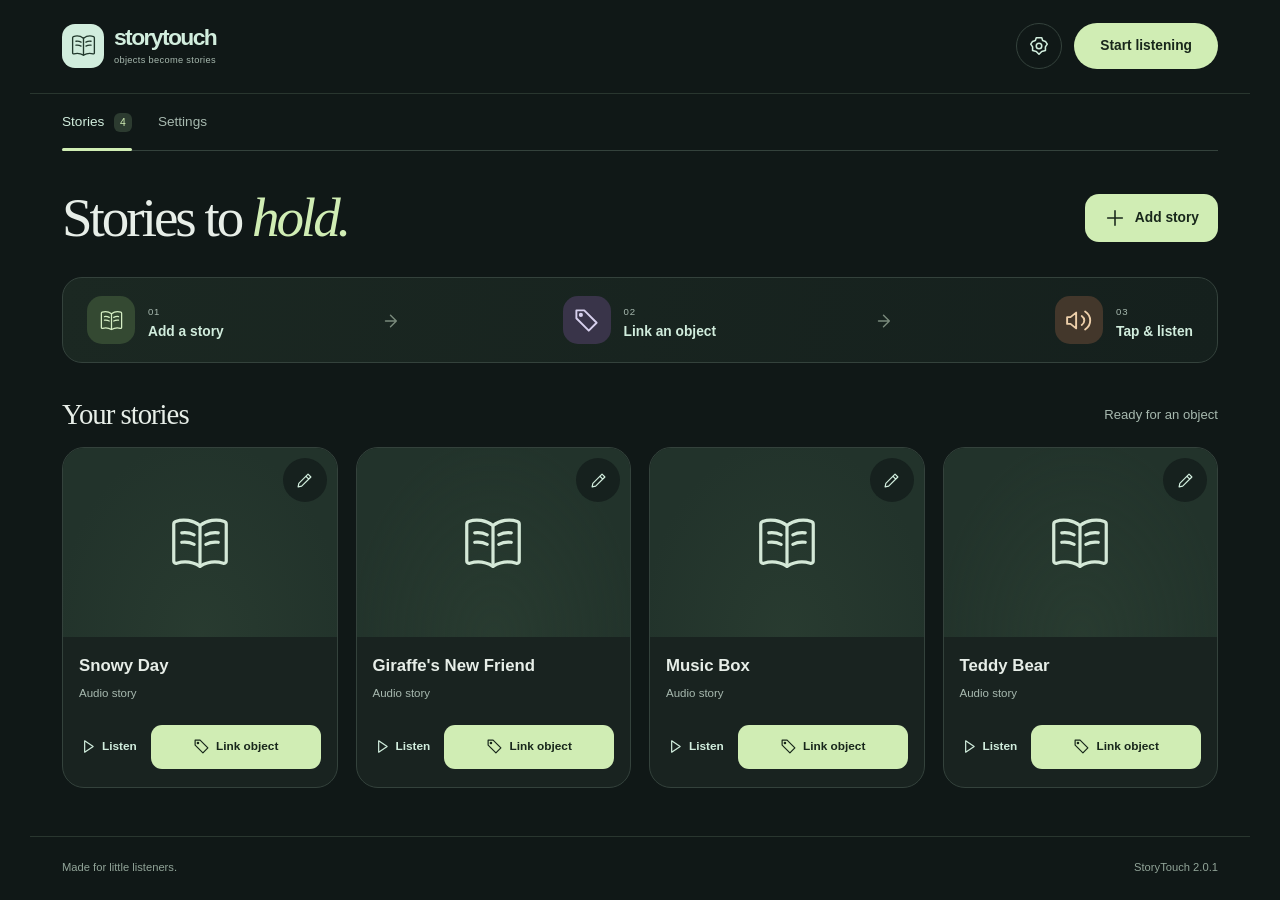
==== commit af94ae5d: "Release 2.0.1: smoother, consistent book and PWA icons" ====
--- a/index.html
+++ b/index.html
@@ -12,8 +12,8 @@
   <meta name="description" content="A familiar voice, one little tap away. Link an object to a story. Tap its NFC tag and listen.">
   <title>StoryTouch — A little tap. A whole story.</title>
   <link rel="manifest" href="./manifest.webmanifest">
-  <link rel="icon" type="image/svg+xml" href="./assets/icons/storytouch.svg">
-  <link rel="apple-touch-icon" href="./assets/icons/apple-touch-icon.png">
+  <link rel="icon" type="image/svg+xml" href="./assets/icons/storytouch.svg?v=2.0.1">
+  <link rel="apple-touch-icon" href="./assets/icons/apple-touch-icon.png?v=2.0.1">
   <link rel="stylesheet" href="./styles.css">
   <script src="./core.js" defer></script>
   <script src="./storage.js" defer></script>
@@ -26,13 +26,13 @@
 </head>
 <body>
 <a class="skip-link" href="#main">Skip to stories</a>
-<header class="site-header"><a class="brand" href="./" aria-label="StoryTouch home"><span class="brand-mark"><svg class="icon" viewBox="0 0 24 24" fill="none" stroke="currentColor" stroke-width="1.7" stroke-linecap="round" stroke-linejoin="round" aria-hidden="true" focusable="false"><path d="M12 5C8 2 4 2 2 3v16c3-1 7-1 10 2 3-3 7-3 10-2V3c-2-1-6-1-10 2ZM12 5v16"/></svg></span><span>storytouch<span class="brand-sub">objects become stories</span></span></a><div class="header-actions"><button id="child-settings-shortcut" class="icon-button" aria-label="Settings"><svg class="icon" viewBox="0 0 24 24" fill="none" stroke="currentColor" stroke-width="1.7" stroke-linecap="round" stroke-linejoin="round" aria-hidden="true" focusable="false"><path d="m9 3-1 3-3 1-2 3 2 3v4l4 1 3 3 3-3 4-1v-4l2-3-2-3-3-1-1-3Z"/><circle cx="12" cy="12" r="3"/></svg></button><button id="mode-button" class="button dark" disabled aria-busy="true">Loading stories</button></div></header>
+<header class="site-header"><a class="brand" href="./" aria-label="StoryTouch home"><span class="brand-mark"><svg class="icon" viewBox="0 0 48 48" fill="none" stroke="currentColor" stroke-width="2.2" stroke-linecap="round" stroke-linejoin="round" aria-hidden="true" focusable="false"><path d="M24 12 C19.2 8.3 12.7 7.4 7.3 9.2 C6.5 9.5 6 10.2 6 11.1 V36.5 C6 37.5 7.1 38.2 8.1 37.9 C13.6 36.2 19.5 37.3 24 40 C28.5 37.3 34.4 36.2 39.9 37.9 C40.9 38.2 42 37.5 42 36.5 V11.1 C42 10.2 41.5 9.5 40.7 9.2 C35.3 7.4 28.8 8.3 24 12 Z"/><path d="M24 12 V40"/><path d="M11.5 17 C14.5 16.6 17.7 17.2 20 18.4 M11.5 23.5 C14.5 23.1 17.7 23.7 20 24.9 M28 18.4 C30.3 17.2 33.5 16.6 36.5 17 M28 24.9 C30.3 23.7 33.5 23.1 36.5 23.5"/></svg></span><span>storytouch<span class="brand-sub">objects become stories</span></span></a><div class="header-actions"><button id="child-settings-shortcut" class="icon-button" aria-label="Settings"><svg class="icon" viewBox="0 0 24 24" fill="none" stroke="currentColor" stroke-width="1.7" stroke-linecap="round" stroke-linejoin="round" aria-hidden="true" focusable="false"><path d="m9 3-1 3-3 1-2 3 2 3v4l4 1 3 3 3-3 4-1v-4l2-3-2-3-3-1-1-3Z"/><circle cx="12" cy="12" r="3"/></svg></button><button id="mode-button" class="button dark" disabled aria-busy="true">Loading stories</button></div></header>
 <main id="main" tabindex="-1"><div id="parent-view">
 <section id="app-update" class="update-banner" hidden><div><strong>Update ready</strong><p id="update-feedback" class="small" role="status"></p></div><button id="update-now" class="button dark">Update app</button></section>
 <nav class="tabs" role="tablist" aria-label="Adult workspace"><button id="tab-library" role="tab" aria-selected="true" aria-controls="panel-library" data-tab="library">Stories <span id="library-count" class="count">0</span></button><button id="tab-setup" role="tab" aria-selected="false" aria-controls="panel-setup" data-tab="setup" tabindex="-1">Settings</button></nav>
 <section id="panel-library" role="tabpanel" aria-labelledby="tab-library">
 <div class="library-intro"><div><p class="eyebrow">A LITTLE TAP. A FAMILIAR VOICE.</p><h1>Stories to <em>hold.</em></h1></div><button id="library-add" class="button dark"><svg class="icon" viewBox="0 0 24 24" fill="none" stroke="currentColor" stroke-width="1.7" stroke-linecap="round" stroke-linejoin="round" aria-hidden="true" focusable="false"><path d="M12 4v16M4 12h16"/></svg> Add story</button></div>
-<div class="journey" aria-label="Add a story, link an object, start listening"><button id="step-add"><span class="journey-icon"><svg class="icon" viewBox="0 0 24 24" fill="none" stroke="currentColor" stroke-width="1.7" stroke-linecap="round" stroke-linejoin="round" aria-hidden="true" focusable="false"><path d="M12 5C8 2 4 2 2 3v16c3-1 7-1 10 2 3-3 7-3 10-2V3c-2-1-6-1-10 2ZM12 5v16"/></svg></span><span><small>01</small><strong>Add a story</strong></span></button><span class="journey-arrow"><svg class="icon" viewBox="0 0 24 24" fill="none" stroke="currentColor" stroke-width="1.7" stroke-linecap="round" stroke-linejoin="round" aria-hidden="true" focusable="false"><path d="m9 5 7 7-7 7M3 12h13"/></svg></span><button id="step-link"><span class="journey-icon lilac"><svg class="icon" viewBox="0 0 24 24" fill="none" stroke="currentColor" stroke-width="1.7" stroke-linecap="round" stroke-linejoin="round" aria-hidden="true" focusable="false"><path d="M3 3h7l11 11-7 7L3 10Z"/><circle cx="7" cy="7" r="1"/></svg></span><span><small>02</small><strong>Link an object</strong></span></button><span class="journey-arrow"><svg class="icon" viewBox="0 0 24 24" fill="none" stroke="currentColor" stroke-width="1.7" stroke-linecap="round" stroke-linejoin="round" aria-hidden="true" focusable="false"><path d="m9 5 7 7-7 7M3 12h13"/></svg></span><div><span class="journey-icon peach"><svg class="icon" viewBox="0 0 24 24" fill="none" stroke="currentColor" stroke-width="1.7" stroke-linecap="round" stroke-linejoin="round" aria-hidden="true" focusable="false"><path d="m4 9 5-4v14l-5-4H1V9ZM14 8c3 2 3 6 0 8M17 4c6 4 6 12 0 16"/></svg></span><span><small>03</small><strong>Tap &amp; listen</strong></span></div></div>
+<div class="journey" aria-label="Add a story, link an object, start listening"><button id="step-add"><span class="journey-icon"><svg class="icon" viewBox="0 0 48 48" fill="none" stroke="currentColor" stroke-width="2.2" stroke-linecap="round" stroke-linejoin="round" aria-hidden="true" focusable="false"><path d="M24 12 C19.2 8.3 12.7 7.4 7.3 9.2 C6.5 9.5 6 10.2 6 11.1 V36.5 C6 37.5 7.1 38.2 8.1 37.9 C13.6 36.2 19.5 37.3 24 40 C28.5 37.3 34.4 36.2 39.9 37.9 C40.9 38.2 42 37.5 42 36.5 V11.1 C42 10.2 41.5 9.5 40.7 9.2 C35.3 7.4 28.8 8.3 24 12 Z"/><path d="M24 12 V40"/><path d="M11.5 17 C14.5 16.6 17.7 17.2 20 18.4 M11.5 23.5 C14.5 23.1 17.7 23.7 20 24.9 M28 18.4 C30.3 17.2 33.5 16.6 36.5 17 M28 24.9 C30.3 23.7 33.5 23.1 36.5 23.5"/></svg></span><span><small>01</small><strong>Add a story</strong></span></button><span class="journey-arrow"><svg class="icon" viewBox="0 0 24 24" fill="none" stroke="currentColor" stroke-width="1.7" stroke-linecap="round" stroke-linejoin="round" aria-hidden="true" focusable="false"><path d="m9 5 7 7-7 7M3 12h13"/></svg></span><button id="step-link"><span class="journey-icon lilac"><svg class="icon" viewBox="0 0 24 24" fill="none" stroke="currentColor" stroke-width="1.7" stroke-linecap="round" stroke-linejoin="round" aria-hidden="true" focusable="false"><path d="M3 3h7l11 11-7 7L3 10Z"/><circle cx="7" cy="7" r="1"/></svg></span><span><small>02</small><strong>Link an object</strong></span></button><span class="journey-arrow"><svg class="icon" viewBox="0 0 24 24" fill="none" stroke="currentColor" stroke-width="1.7" stroke-linecap="round" stroke-linejoin="round" aria-hidden="true" focusable="false"><path d="m9 5 7 7-7 7M3 12h13"/></svg></span><div><span class="journey-icon peach"><svg class="icon" viewBox="0 0 24 24" fill="none" stroke="currentColor" stroke-width="1.7" stroke-linecap="round" stroke-linejoin="round" aria-hidden="true" focusable="false"><path d="m4 9 5-4v14l-5-4H1V9ZM14 8c3 2 3 6 0 8M17 4c6 4 6 12 0 16"/></svg></span><span><small>03</small><strong>Tap &amp; listen</strong></span></div></div>
 <div class="shelf-heading"><h2>Your stories</h2><span class="quiet small">Ready for an object</span></div>
 <div id="story-grid" class="story-grid" aria-label="Stories"></div><p id="empty-library" class="empty-library" hidden>Add your first recording, song, or story.</p><p id="example-state" class="small quiet" role="status"></p>
 </section>
@@ -59,16 +59,16 @@
           <div class="full form-actions"><button id="story-save" class="button dark" type="submit">Save &amp; link <span aria-hidden="true">→</span></button><p id="draft-state" class="quiet small" role="status">Changes are saved on this device.</p><button id="clear-story-draft" type="button" class="text-button">Discard draft</button></div>
         </form></section>
 <section id="panel-link" hidden aria-labelledby="link-heading"><div class="page-heading"><button id="link-back" class="text-button">Back to stories</button><p class="eyebrow">STEP 2 OF 2</p><h1 id="link-heading" tabindex="-1">Give it an object.</h1></div><section class="surface tag-wizard">
-<ol class="wizard-steps" aria-label="Linking progress"><li id="wizard-step-1"><svg class="icon" viewBox="0 0 24 24" fill="none" stroke="currentColor" stroke-width="1.7" stroke-linecap="round" stroke-linejoin="round" aria-hidden="true" focusable="false"><path d="M12 5C8 2 4 2 2 3v16c3-1 7-1 10 2 3-3 7-3 10-2V3c-2-1-6-1-10 2ZM12 5v16"/></svg> Story</li><li id="wizard-step-2"><svg class="icon" viewBox="0 0 24 24" fill="none" stroke="currentColor" stroke-width="1.7" stroke-linecap="round" stroke-linejoin="round" aria-hidden="true" focusable="false"><path d="M3 3h7l11 11-7 7L3 10Z"/><circle cx="7" cy="7" r="1"/></svg> Tag</li><li id="wizard-step-3"><svg class="icon" viewBox="0 0 24 24" fill="none" stroke="currentColor" stroke-width="1.7" stroke-linecap="round" stroke-linejoin="round" aria-hidden="true" focusable="false"><path d="m5 12 5 5L20 7"/></svg> Ready</li></ol>
+<ol class="wizard-steps" aria-label="Linking progress"><li id="wizard-step-1"><svg class="icon" viewBox="0 0 48 48" fill="none" stroke="currentColor" stroke-width="2.2" stroke-linecap="round" stroke-linejoin="round" aria-hidden="true" focusable="false"><path d="M24 12 C19.2 8.3 12.7 7.4 7.3 9.2 C6.5 9.5 6 10.2 6 11.1 V36.5 C6 37.5 7.1 38.2 8.1 37.9 C13.6 36.2 19.5 37.3 24 40 C28.5 37.3 34.4 36.2 39.9 37.9 C40.9 38.2 42 37.5 42 36.5 V11.1 C42 10.2 41.5 9.5 40.7 9.2 C35.3 7.4 28.8 8.3 24 12 Z"/><path d="M24 12 V40"/><path d="M11.5 17 C14.5 16.6 17.7 17.2 20 18.4 M11.5 23.5 C14.5 23.1 17.7 23.7 20 24.9 M28 18.4 C30.3 17.2 33.5 16.6 36.5 17 M28 24.9 C30.3 23.7 33.5 23.1 36.5 23.5"/></svg> Story</li><li id="wizard-step-2"><svg class="icon" viewBox="0 0 24 24" fill="none" stroke="currentColor" stroke-width="1.7" stroke-linecap="round" stroke-linejoin="round" aria-hidden="true" focusable="false"><path d="M3 3h7l11 11-7 7L3 10Z"/><circle cx="7" cy="7" r="1"/></svg> Tag</li><li id="wizard-step-3"><svg class="icon" viewBox="0 0 24 24" fill="none" stroke="currentColor" stroke-width="1.7" stroke-linecap="round" stroke-linejoin="round" aria-hidden="true" focusable="false"><path d="m5 12 5 5L20 7"/></svg> Ready</li></ol>
 <div id="link-active"><label for="link-story">Story</label><select id="link-story"></select><div id="link-preview" class="link-preview"></div>
-<div id="tag-visual" class="tag-visual" aria-hidden="true"><div class="nfc-phone"><svg class="icon" viewBox="0 0 24 24" fill="none" stroke="currentColor" stroke-width="1.7" stroke-linecap="round" stroke-linejoin="round" aria-hidden="true" focusable="false"><path d="M12 5C8 2 4 2 2 3v16c3-1 7-1 10 2 3-3 7-3 10-2V3c-2-1-6-1-10 2ZM12 5v16"/></svg></div><div class="nfc-waves">)))</div><div class="nfc-card"><svg class="icon" viewBox="0 0 24 24" fill="none" stroke="currentColor" stroke-width="1.7" stroke-linecap="round" stroke-linejoin="round" aria-hidden="true" focusable="false"><path d="M3 3h7l11 11-7 7L3 10Z"/><circle cx="7" cy="7" r="1"/></svg></div></div>
+<div id="tag-visual" class="tag-visual" aria-hidden="true"><div class="nfc-phone"><svg class="icon" viewBox="0 0 48 48" fill="none" stroke="currentColor" stroke-width="2.2" stroke-linecap="round" stroke-linejoin="round" aria-hidden="true" focusable="false"><path d="M24 12 C19.2 8.3 12.7 7.4 7.3 9.2 C6.5 9.5 6 10.2 6 11.1 V36.5 C6 37.5 7.1 38.2 8.1 37.9 C13.6 36.2 19.5 37.3 24 40 C28.5 37.3 34.4 36.2 39.9 37.9 C40.9 38.2 42 37.5 42 36.5 V11.1 C42 10.2 41.5 9.5 40.7 9.2 C35.3 7.4 28.8 8.3 24 12 Z"/><path d="M24 12 V40"/><path d="M11.5 17 C14.5 16.6 17.7 17.2 20 18.4 M11.5 23.5 C14.5 23.1 17.7 23.7 20 24.9 M28 18.4 C30.3 17.2 33.5 16.6 36.5 17 M28 24.9 C30.3 23.7 33.5 23.1 36.5 23.5"/></svg></div><div class="nfc-waves">)))</div><div class="nfc-card"><svg class="icon" viewBox="0 0 24 24" fill="none" stroke="currentColor" stroke-width="1.7" stroke-linecap="round" stroke-linejoin="round" aria-hidden="true" focusable="false"><path d="M3 3h7l11 11-7 7L3 10Z"/><circle cx="7" cy="7" r="1"/></svg></div></div>
 <h2 id="wizard-instruction">Tap a tag to your phone.</h2><p id="link-scan-state" class="quiet" role="status">Stick a tag to a toy, card, or braille symbol.</p><div class="button-row"><button id="read-link" class="button dark"><svg class="icon" viewBox="0 0 24 24" fill="none" stroke="currentColor" stroke-width="1.7" stroke-linecap="round" stroke-linejoin="round" aria-hidden="true" focusable="false"><path d="M3 3h7l11 11-7 7L3 10Z"/><circle cx="7" cy="7" r="1"/></svg> Read tag</button><button id="cancel-link-scan" class="button outline" hidden>Cancel</button></div><p id="nfc-support" class="small quiet"></p></div>
 <div id="link-complete" class="link-complete" hidden><span class="success-mark"><svg class="icon" viewBox="0 0 24 24" fill="none" stroke="currentColor" stroke-width="1.7" stroke-linecap="round" stroke-linejoin="round" aria-hidden="true" focusable="false"><path d="m5 12 5 5L20 7"/></svg></span><h2>Object connected.</h2><p id="linked-story-display"></p><div class="button-row"><button id="link-done" class="button dark">Done</button><button id="test-linked-tag" class="button outline">Test tag</button></div></div>
 <details class="advanced-tags"><summary>Other ways to link</summary><form id="link-form"><label for="tag-code">Tag code</label><div class="input-row"><input id="tag-code" maxlength="48" pattern="[A-Za-z0-9-]{1,48}" placeholder="MUSIC-TIME" required aria-describedby="code-help"><button class="button outline" type="submit">Save code</button></div><p id="code-help" class="small quiet">For tags written with another NFC app.</p></form></details></section></section>
 <section id="panel-setup" role="tabpanel" aria-labelledby="tab-setup" hidden><div class="page-heading"><p class="eyebrow">MAKE IT YOURS</p><h1 id="child-settings-heading" tabindex="-1">A quieter kind<br>of screen.</h1></div>
 <section id="child-settings" class="settings-section"><h2>While they listen</h2><fieldset class="child-screen-options"><legend class="visually-hidden">Child screen</legend>
 <label class="screen-choice"><input type="radio" name="child-screen" id="child-screen-black" value="black" checked><span class="screen-choice-body"><span class="phone-preview black-preview"><span class="preview-stop" aria-hidden="true"></span><span class="preview-grip"></span></span><strong>Dark screen</strong><small>Only the object matters.</small></span></label>
-<label class="screen-choice"><input type="radio" name="child-screen" id="child-screen-now" value="now-playing"><span class="screen-choice-body"><span class="phone-preview playing-preview"><svg class="icon" viewBox="0 0 24 24" fill="none" stroke="currentColor" stroke-width="1.7" stroke-linecap="round" stroke-linejoin="round" aria-hidden="true" focusable="false"><path d="M12 5C8 2 4 2 2 3v16c3-1 7-1 10 2 3-3 7-3 10-2V3c-2-1-6-1-10 2ZM12 5v16"/></svg><span class="preview-title"></span><span class="preview-controls"><svg class="icon" viewBox="0 0 24 24" fill="none" stroke="currentColor" stroke-width="1.7" stroke-linecap="round" stroke-linejoin="round" aria-hidden="true" focusable="false"><path d="m8 4 12 8-12 8Z"/></svg></span><span class="preview-grip"></span></span><strong>Now playing</strong><small>Picture, words &amp; controls.</small></span></label></fieldset>
+<label class="screen-choice"><input type="radio" name="child-screen" id="child-screen-now" value="now-playing"><span class="screen-choice-body"><span class="phone-preview playing-preview"><svg class="icon" viewBox="0 0 48 48" fill="none" stroke="currentColor" stroke-width="2.2" stroke-linecap="round" stroke-linejoin="round" aria-hidden="true" focusable="false"><path d="M24 12 C19.2 8.3 12.7 7.4 7.3 9.2 C6.5 9.5 6 10.2 6 11.1 V36.5 C6 37.5 7.1 38.2 8.1 37.9 C13.6 36.2 19.5 37.3 24 40 C28.5 37.3 34.4 36.2 39.9 37.9 C40.9 38.2 42 37.5 42 36.5 V11.1 C42 10.2 41.5 9.5 40.7 9.2 C35.3 7.4 28.8 8.3 24 12 Z"/><path d="M24 12 V40"/><path d="M11.5 17 C14.5 16.6 17.7 17.2 20 18.4 M11.5 23.5 C14.5 23.1 17.7 23.7 20 24.9 M28 18.4 C30.3 17.2 33.5 16.6 36.5 17 M28 24.9 C30.3 23.7 33.5 23.1 36.5 23.5"/></svg><span class="preview-title"></span><span class="preview-controls"><svg class="icon" viewBox="0 0 24 24" fill="none" stroke="currentColor" stroke-width="1.7" stroke-linecap="round" stroke-linejoin="round" aria-hidden="true" focusable="false"><path d="m8 4 12 8-12 8Z"/></svg></span><span class="preview-grip"></span></span><strong>Now playing</strong><small>Picture, words &amp; controls.</small></span></label></fieldset>
 <label class="setting-switch"><span><strong>Red Stop button</strong><small>On the dark screen</small></span><input id="child-show-stop" type="checkbox"><span class="switch-track" aria-hidden="true"></span></label>
 <div class="parent-handle-settings"><div class="setting-title"><span class="mini-handle" aria-hidden="true"></span><div><h2>Parent handle</h2><p class="quiet small">At the bottom of the screen</p></div></div><fieldset class="segmented"><legend class="visually-hidden">How to open parent controls</legend><label><input type="radio" id="exit-method-hold" name="exit-method" value="hold" checked><span>Hold</span></label><label><input type="radio" id="exit-method-taps" name="exit-method" value="taps"><span>Tap in a row</span></label></fieldset><div id="exit-hold-setting"><label for="exit-hold-seconds">Hold for</label><select id="exit-hold-seconds"><option value="2">2 seconds</option><option value="3" selected>3 seconds</option><option value="4">4 seconds</option><option value="5">5 seconds</option></select></div><div id="exit-tap-setting" hidden><label for="exit-tap-count">Tap</label><select id="exit-tap-count"><option value="3">3 times</option><option value="4" selected>4 times</option><option value="5">5 times</option></select></div><p id="child-settings-saved" class="small quiet" role="status">Saved on this phone</p></div>
 <details class="settings-fold"><summary>Listening preferences</summary><label class="check-label"><input id="child-touch-pause" type="checkbox" checked> Touch screen to pause</label><label class="check-label"><input id="child-tap-pause" type="checkbox"> Tap the same tag to pause</label><label class="check-label"><input id="child-keep-awake" type="checkbox" checked> Keep screen awake</label><p id="wake-lock-state" class="small quiet" role="status">Tags need an awake, unlocked phone.</p><label class="check-label"><input id="feedback-sounds" type="checkbox" checked> Gentle feedback sounds</label><label class="check-label"><input id="spoken-guidance" type="checkbox"> Spoken guidance</label><p id="fullscreen-state" class="small quiet" role="status">Full screen is requested when listening starts.</p></details>
@@ -82,4 +82,4 @@
 <button id="child-stop-audio" class="child-stop" aria-label="Stop story" hidden><span aria-hidden="true"></span></button>
 <button id="child-exit" class="child-exit" aria-label="Parent controls. Hold for 3 seconds." aria-describedby="child-exit-help"><span class="exit-grip" aria-hidden="true"></span></button><p id="child-exit-help" class="visually-hidden">Hold for 3 seconds.</p><p id="child-exit-status" class="visually-hidden" role="status"></p>
 </section><p id="app-status" class="app-status" role="status" aria-live="polite"></p><p id="app-error" class="app-error" role="alert" hidden></p></main>
-<section id="player" class="player" aria-label="Story player" hidden><button id="player-drawer-toggle" type="button" class="player-drawer-toggle" aria-expanded="true" aria-controls="player-drawer-body">Hide player controls</button><div id="player-drawer-body" class="player-drawer-body"><div class="player-info"><span id="player-picture" class="player-picture" aria-hidden="true"></span><div><strong id="player-title"></strong><span id="player-state" class="small">Ready to listen</span></div></div><div class="player-controls"><button id="player-toggle" class="button dark" aria-label="Play story">Play</button><button id="player-restart" class="button outline">Restart</button><button id="player-stop" class="button outline">Stop</button></div><div class="player-progress"><label for="player-seek" class="visually-hidden">Story position</label><input id="player-seek" type="range" min="0" max="100" value="0" step="0.1"><span id="player-time" class="small">0:00 / 0:00</span><label for="player-speed" class="visually-hidden">Playback speed</label><select id="player-speed" aria-label="Playback speed"><option value="0.75">0.75×</option><option value="0.9">0.9×</option><option value="1" selected>1× speed</option><option value="1.25">1.25×</option><option value="1.5">1.5×</option></select></div><details id="player-text" hidden><summary>Story text</summary><p id="player-transcript"></p></details><audio id="story-audio" preload="metadata"></audio></div></section><footer><span>Made for little listeners.</span><span>StoryTouch <span id="version-label">2.0.0</span></span></footer><dialog id="edit-dialog" aria-labelledby="edit-heading"><form id="edit-form"><h2 id="edit-heading">Edit story</h2><label for="edit-title">Story name</label><input id="edit-title" maxlength="100" required><input id="edit-symbol" type="hidden" value="book"><div id="edit-written-controls" hidden><label for="edit-voice">Reading voice</label><select id="edit-voice"><option value="">Device default</option></select><label for="edit-rate">Reading pace</label><select id="edit-rate"><option value="0.75">Slow</option><option value="0.9">Gentle</option><option value="1">Natural</option><option value="1.25">Brisk</option></select></div><label id="edit-text-label" for="edit-transcript">Story text or notes</label><textarea id="edit-transcript" rows="4" maxlength="20000"></textarea><details class="optional-details"><summary>Story picture</summary><input id="edit-image" type="file" accept="image/jpeg,image/png,image/webp,image/gif,image/avif" aria-label="Choose story picture"><img id="edit-image-preview" alt="Story picture preview" hidden><button id="edit-image-clear" type="button" class="text-button">Remove picture</button></details><div class="button-row"><button type="submit" class="button dark">Save details</button><button id="edit-link" type="button" class="button outline">Link a tag</button><button id="edit-cancel" type="button" class="button outline">Cancel</button></div><div class="dialog-bottom"><button id="download-audio" class="text-button" type="button">Download audio</button><button id="delete-story" class="text-button danger-text" type="button">Delete story</button></div></form></dialog><dialog id="confirm-dialog" aria-labelledby="confirm-heading"><h2 id="confirm-heading">Please confirm</h2><p id="confirm-message"></p><div class="button-row"><button id="confirm-yes" class="button dark">Continue</button><button id="confirm-no" class="button outline">Cancel</button></div></dialog><noscript><p>Enable JavaScript to use StoryTouch.</p></noscript></body></html>
+<section id="player" class="player" aria-label="Story player" hidden><button id="player-drawer-toggle" type="button" class="player-drawer-toggle" aria-expanded="true" aria-controls="player-drawer-body">Hide player controls</button><div id="player-drawer-body" class="player-drawer-body"><div class="player-info"><span id="player-picture" class="player-picture" aria-hidden="true"></span><div><strong id="player-title"></strong><span id="player-state" class="small">Ready to listen</span></div></div><div class="player-controls"><button id="player-toggle" class="button dark" aria-label="Play story">Play</button><button id="player-restart" class="button outline">Restart</button><button id="player-stop" class="button outline">Stop</button></div><div class="player-progress"><label for="player-seek" class="visually-hidden">Story position</label><input id="player-seek" type="range" min="0" max="100" value="0" step="0.1"><span id="player-time" class="small">0:00 / 0:00</span><label for="player-speed" class="visually-hidden">Playback speed</label><select id="player-speed" aria-label="Playback speed"><option value="0.75">0.75×</option><option value="0.9">0.9×</option><option value="1" selected>1× speed</option><option value="1.25">1.25×</option><option value="1.5">1.5×</option></select></div><details id="player-text" hidden><summary>Story text</summary><p id="player-transcript"></p></details><audio id="story-audio" preload="metadata"></audio></div></section><footer><span>Made for little listeners.</span><span>StoryTouch <span id="version-label">2.0.1</span></span></footer><dialog id="edit-dialog" aria-labelledby="edit-heading"><form id="edit-form"><h2 id="edit-heading">Edit story</h2><label for="edit-title">Story name</label><input id="edit-title" maxlength="100" required><input id="edit-symbol" type="hidden" value="book"><div id="edit-written-controls" hidden><label for="edit-voice">Reading voice</label><select id="edit-voice"><option value="">Device default</option></select><label for="edit-rate">Reading pace</label><select id="edit-rate"><option value="0.75">Slow</option><option value="0.9">Gentle</option><option value="1">Natural</option><option value="1.25">Brisk</option></select></div><label id="edit-text-label" for="edit-transcript">Story text or notes</label><textarea id="edit-transcript" rows="4" maxlength="20000"></textarea><details class="optional-details"><summary>Story picture</summary><input id="edit-image" type="file" accept="image/jpeg,image/png,image/webp,image/gif,image/avif" aria-label="Choose story picture"><img id="edit-image-preview" alt="Story picture preview" hidden><button id="edit-image-clear" type="button" class="text-button">Remove picture</button></details><div class="button-row"><button type="submit" class="button dark">Save details</button><button id="edit-link" type="button" class="button outline">Link a tag</button><button id="edit-cancel" type="button" class="button outline">Cancel</button></div><div class="dialog-bottom"><button id="download-audio" class="text-button" type="button">Download audio</button><button id="delete-story" class="text-button danger-text" type="button">Delete story</button></div></form></dialog><dialog id="confirm-dialog" aria-labelledby="confirm-heading"><h2 id="confirm-heading">Please confirm</h2><p id="confirm-message"></p><div class="button-row"><button id="confirm-yes" class="button dark">Continue</button><button id="confirm-no" class="button outline">Cancel</button></div></dialog><noscript><p>Enable JavaScript to use StoryTouch.</p></noscript></body></html>
--- a/styles.css
+++ b/styles.css
@@ -1,7 +1,7 @@
 
 :root{font-family:Inter,ui-sans-serif,-apple-system,BlinkMacSystemFont,"Segoe UI",sans-serif;color:#e7eee8;background:#101817;color-scheme:dark;--paper:#101817;--surface:#192320;--white:#192320;--line:#34423c;--ink:#d1eddd;--muted:#a7b9af;--accent:#d0edb4;--red:#ff9d9d;font-size:16px;line-height:1.5}
 *{box-sizing:border-box}body{margin:0;min-height:100dvh}button,input,select,textarea{font:inherit}button,a,summary{touch-action:manipulation}button{cursor:pointer}button:disabled{opacity:.48;cursor:default}a{color:var(--ink);text-underline-offset:4px}button,input,select,textarea,summary{-webkit-tap-highlight-color:transparent}button:focus-visible,a:focus-visible,summary:focus-visible,input:focus-visible,textarea:focus-visible,select:focus-visible{outline:3px solid #f7ce8a;outline-offset:4px}[hidden]{display:none!important}h1,h2,h3,p{margin:0}h1{font:400 clamp(2.4rem,4.7vw,3.7rem)/1.06 Georgia,serif;letter-spacing:-.055em}h1 em{font-style:italic;color:var(--accent)}h2{font-size:1.14rem;letter-spacing:-.02em;font-weight:600}h3{font-size:1.05rem;line-height:1.35;font-weight:600;overflow-wrap:anywhere}p{margin-top:.65rem}.small{font-size:.82rem}.quiet,.optional{color:var(--muted)}.eyebrow{font-size:.65rem;letter-spacing:.15em;font-weight:700;color:var(--muted);margin:0 0 13px}.icon{width:22px;height:22px;flex:none;vertical-align:middle}.book-icon{width:1em;height:1em;vertical-align:middle}.button{min-height:48px;display:inline-flex;align-items:center;justify-content:center;gap:9px;padding:11px 18px;border:1px solid transparent;border-radius:14px;font-size:.86rem;font-weight:650;line-height:1.3;text-decoration:none;transition:background .18s,transform .18s}.button.dark{background:var(--accent);color:#18271b}.button.dark:hover{background:#e0f5c9}.button.outline{background:transparent;border-color:#5d7064;color:var(--ink)}.button.outline:hover{background:#28392e}.button.danger{background:#af3540;color:white}.icon-button{width:46px;height:46px;display:inline-grid;place-items:center;border:1px solid var(--line);border-radius:50%;background:transparent;color:var(--ink);padding:10px}.icon-button:hover{background:#26352d}.text-button{display:inline-flex;align-items:center;gap:7px;min-height:44px;border:0;padding:10px 0;color:var(--ink);background:transparent;font-size:.84rem;font-weight:600;text-decoration:underline;text-underline-offset:4px}.danger-text{color:var(--red)}.button-row{display:flex;flex-wrap:wrap;align-items:center;gap:10px;margin-top:20px}
-.site-header{max-width:1220px;margin:auto;display:flex;align-items:center;justify-content:space-between;gap:16px;min-height:94px;padding:20px 32px;position:sticky;top:0;z-index:40;background:var(--paper);padding-top:max(18px,env(safe-area-inset-top));border-bottom:1px solid #29362f}.brand{display:flex;align-items:center;gap:10px;color:var(--ink);text-decoration:none;font-size:1.43rem;font-weight:650;letter-spacing:-.07em;line-height:1.1}.brand-mark{display:grid;place-items:center;width:42px;height:44px;background:var(--ink);color:#21382c;border-radius:13px}.brand-mark .icon{width:29px;height:29px}.brand-sub{display:block;color:var(--muted);font-size:.58rem;font-weight:400;letter-spacing:.035em;margin-top:5px}.header-actions{display:flex;align-items:center;gap:12px}.header-actions .button{border-radius:30px;padding:12px 25px;min-height:46px}main{max-width:1220px;padding:0 32px;margin:auto}.tabs{display:flex;gap:26px;border-bottom:1px solid var(--line);margin:0 0 28px}.tabs button{position:relative;min-height:56px;border:0;background:none;color:var(--muted);padding:12px 0;font-size:.85rem}.tabs button[aria-selected=true]{color:var(--ink)}.tabs button[aria-selected=true]:after{content:"";height:3px;border-radius:5px;position:absolute;bottom:-1px;left:0;right:0;background:var(--accent)}.count{display:inline-block;margin-left:6px;padding:2px 6px;border-radius:6px;background:#2c3b30;font-size:.65rem;color:var(--accent)}.library-intro{display:flex;justify-content:space-between;align-items:center;gap:20px;margin:38px 0 30px}.library-intro h1{font-size:clamp(2.5rem,4.3vw,3.6rem)}.library-intro .eyebrow{display:none}.journey{display:flex;align-items:center;justify-content:space-between;gap:16px;border:1px solid var(--line);border-radius:20px;padding:18px 24px;background:linear-gradient(100deg,#1b2822,#15201d);margin:0 0 35px}.journey>button,.journey>div{display:flex;align-items:center;gap:13px;background:transparent;border:0;color:var(--ink);text-align:left;min-height:48px;padding:0}.journey>button{border-radius:8px}.journey strong{display:block;font-size:.86rem;font-weight:600}.journey small{font-size:.6rem;color:var(--muted);letter-spacing:.08em}.journey-icon{display:grid;place-items:center;flex:none;width:48px;height:48px;border-radius:15px;background:#344932;color:#d6efc4}.journey-icon .icon{width:27px;height:27px}.journey-icon.lilac{background:#393449;color:#d7d0ed}.journey-icon.peach{background:#43372b;color:#edcfaa}.journey-arrow{color:#7a8a7c}.journey-arrow .icon{width:20px}.shelf-heading{display:flex;align-items:center;justify-content:space-between;gap:12px;margin:0 0 16px}.shelf-heading h2{font:400 1.8rem Georgia,serif;letter-spacing:-.035em}.story-grid{display:grid;grid-template-columns:repeat(4,minmax(0,1fr));gap:18px}.story-card{border:1px solid var(--line);border-radius:22px;overflow:hidden;background:var(--surface);min-width:0}.story-cover{display:grid;place-items:center;position:relative;aspect-ratio:1.45;background:radial-gradient(ellipse at 50% 100%,#354b3a55,transparent 75%),#22332b;font-size:64px;color:#d4e8d7}.story-cover>img{width:100%;height:100%;position:absolute;inset:0;object-fit:cover}.story-cover .book-icon{width:70px;height:70px;stroke-width:2}.card-edit{position:absolute;top:10px;right:10px;width:34px;height:34px;min-width:44px;min-height:44px;border:0;background:#101817a6;z-index:1;padding:12px}.card-edit .icon{width:17px;height:17px}.card-body{padding:18px 16px}.card-meta{font-size:.72rem;color:var(--muted);margin-top:7px;min-height:2.1em}.linked-dot{display:block;color:var(--accent);font-size:.67rem;margin-top:3px}.linked-dot:before{content:"";display:inline-block;width:5px;height:5px;background:var(--accent);border-radius:50%;margin-right:5px}.card-actions{display:grid;grid-template-columns:auto 1fr;gap:6px;margin-top:16px}.card-actions .button{padding:10px 8px;font-size:.74rem;min-height:44px;gap:6px;border-radius:11px;white-space:nowrap}.card-actions .icon{width:17px;height:17px}.preview-button{background:transparent;color:var(--ink);border:0;padding-left:0!important}.preview-button:hover{background:#273a2c}.empty-library{border:1px dashed var(--line);border-radius:16px;padding:35px;color:var(--muted);text-align:center}.page-heading{max-width:720px;margin:34px auto 28px}.page-heading .text-button{margin-bottom:16px;font-weight:400;font-size:.8rem}.page-heading h1{font-size:clamp(2.5rem,5vw,3.8rem)}.page-heading h1 br{display:none}.page-heading .eyebrow{font-size:.6rem}.surface{max-width:720px;margin:auto;padding:28px;border:1px solid var(--line);border-radius:24px;background:var(--surface)}.form-grid{display:grid;grid-template-columns:minmax(0,1fr);gap:24px}.full{grid-column:1/-1}label{display:block;font-size:.83rem;font-weight:600;margin:0 0 8px}input,textarea,select{width:100%;min-width:0;min-height:48px;border:1px solid #53655a;border-radius:11px;padding:11px 13px;background:#111b17;color:#eaf0e9;font-size:.94rem}input::placeholder,textarea::placeholder{color:#94a69a;opacity:1}input[type=checkbox],input[type=radio]{width:21px;height:21px;min-height:21px;padding:0;accent-color:var(--accent);flex:none}input[type=range]{accent-color:var(--accent);border:0;background:none;padding:0;min-height:26px}input[type=file]{border:0;background:none;padding:0;font-size:.8rem;color:var(--muted)}input::file-selector-button{padding:12px;border:1px solid #53655a;border-radius:10px;background:#25372b;color:var(--ink);margin-right:12px;cursor:pointer}textarea{resize:vertical;line-height:1.65}fieldset{border:0;padding:0;margin:0}.source-picker{display:grid;grid-template-columns:repeat(3,minmax(0,1fr));gap:10px}.source-choice{display:grid;justify-items:center;gap:10px;border:1px solid var(--line);border-radius:15px;background:var(--paper);color:var(--muted);padding:20px 12px;min-height:100px}.source-choice[aria-pressed=true]{background:#2a3d2d;border-color:var(--accent);color:var(--accent);box-shadow:inset 0 0 0 1px var(--accent)}.source-choice>span{font-size:24px;line-height:1}.source-choice strong{font-size:.85rem;font-weight:600}.source-choice small{display:none}.source-panel{min-width:0}.voice-row{display:grid;grid-template-columns:2fr 1fr;gap:14px;margin-top:20px}.capture-visual{display:flex;justify-content:center;align-items:center;gap:20px;min-height:110px}.mic-symbol{width:90px;height:90px;border:1px solid #527154;border-radius:50%;display:grid;place-items:center;background:#253e29;color:var(--accent);font-size:44px}.record-options{font-size:.8rem;border:0!important;margin-bottom:20px!important}.record-options summary{font-size:.75rem!important;color:var(--muted);padding:8px 0!important;min-height:40px!important}.record-options .check-label{margin-top:10px}.record-options p{font-size:.74rem}.source-panel #record-start,.source-panel #record-stop{display:flex;width:100%;min-height:52px}.record-level-wrap{border:1px solid var(--line);padding:14px;border-radius:12px;margin-bottom:15px}.record-level-wrap meter{width:100%;height:16px;accent-color:var(--accent)}.record-level-wrap p{font-size:.8rem}.import-panel{border:1px dashed #65765c;border-radius:16px;text-align:center;padding:25px}.import-icon{display:block;font-size:38px;color:var(--accent);margin-bottom:12px}.import-panel p{font-size:.75rem}.form-actions{display:flex;align-items:center;flex-wrap:wrap;gap:12px}.form-actions .button{flex:1;min-width:160px}.form-actions>p{margin:0;font-size:.72rem;flex-basis:100%;order:3}.form-actions>.text-button{font-size:.75rem}.image-preview img,#edit-image-preview{max-width:170px;max-height:160px;display:block;object-fit:contain;border-radius:14px;margin-top:15px}.image-preview .text-button{font-size:.75rem}.optional-details{border-top:1px solid var(--line);padding-top:8px}.optional-details summary{font-size:.84rem;min-height:44px;padding:10px 0;cursor:pointer;color:var(--muted)}.optional-details label{margin-top:16px}.optional-details #transcript-section{margin-top:16px}audio{max-width:100%;width:100%;margin:12px 0}.tag-wizard{text-align:center}.wizard-steps{list-style:none;display:flex;align-items:center;justify-content:space-between;padding:0 0 20px;margin:0 0 22px;border-bottom:1px solid var(--line);font-size:.8rem;color:var(--muted)}.wizard-steps li{display:flex;align-items:center;gap:7px}.wizard-steps .is-current{color:var(--accent)}.wizard-steps .is-complete{color:var(--ink)}.wizard-steps .icon{width:18px;height:18px}.tag-wizard label{text-align:left}.tag-wizard h2{font:400 clamp(1.7rem,4vw,2.4rem) Georgia,serif;letter-spacing:-.04em;line-height:1.1}.tag-wizard .button-row{justify-content:center}.link-preview{display:flex;align-items:center;gap:13px;padding:14px 0;text-align:left}.link-preview>span{font-size:36px;display:block;width:48px;flex:none}.link-preview>span img{width:48px;height:48px;border-radius:9px;object-fit:cover}.link-preview small{display:block;color:var(--muted);font-size:.7rem;margin-top:3px}.tag-visual{height:210px;display:flex;gap:30px;align-items:center;justify-content:center;position:relative}.nfc-phone{height:148px;width:84px;border:4px solid #adcab4;border-radius:19px;display:grid;place-items:center;transform:rotate(-10deg);position:relative;background:#111b17}.nfc-phone:before{content:"";width:25px;height:5px;background:#adcab4;position:absolute;top:6px;border-radius:10px}.nfc-phone .icon{width:38px;height:38px}.nfc-card{width:83px;height:83px;background:#d1cab9;color:#323b2d;border-radius:18px;display:grid;place-items:center;transform:rotate(10deg);border:1px solid #ece7da}.nfc-card .icon{width:40px;height:40px}.nfc-waves{color:var(--accent);font-size:24px;letter-spacing:4px;font-weight:300}.is-scanning .nfc-waves{animation:pulse 1s ease-in-out infinite}.tag-wizard #nfc-support{font-size:.72rem;margin-top:18px}.tag-wizard #link-scan-state{font-size:.86rem;min-height:2.5em;margin-top:12px}.success-mark{display:grid;place-items:center;margin:18px auto;width:72px;height:72px;background:var(--accent);color:#243625;border-radius:50%}.success-mark .icon{width:35px;height:35px}.link-complete{padding:16px 0 32px}.link-complete p{color:var(--muted)}.advanced-tags{text-align:left;margin-top:28px;border-top:1px solid var(--line);font-size:.8rem}.advanced-tags summary{min-height:48px;padding:14px 0;cursor:pointer;color:var(--muted)}.input-row{display:flex;gap:10px}.input-row input{flex:1;min-width:0}.settings-section{max-width:720px;margin:auto}.settings-section>h2{margin-bottom:18px}.child-screen-options{display:grid;grid-template-columns:1fr 1fr;gap:16px}.screen-choice{position:relative;cursor:pointer;margin:0;border:1px solid var(--line);background:var(--surface);border-radius:22px;padding:22px 18px}.screen-choice input{position:absolute;opacity:0;width:1px;height:1px}.screen-choice:has(input:checked){border-color:var(--accent);box-shadow:inset 0 0 0 1px var(--accent);background:#243326}.screen-choice:has(input:focus-visible){outline:3px solid #f7ce8a;outline-offset:4px}.screen-choice-body{display:grid;justify-items:center;text-align:center;gap:7px}.screen-choice strong{font-size:.98rem;margin-top:8px}.screen-choice small{font-size:.75rem;color:var(--muted);font-weight:400}.phone-preview{width:96px;height:140px;display:grid;place-content:center;position:relative;border:3px solid #6a7c6e;border-radius:20px;margin:0 0 3px;overflow:hidden;background:#000}.phone-preview:before{content:"";position:absolute;top:6px;left:50%;transform:translateX(-50%);width:25px;height:5px;border-radius:4px;background:#58675d}.preview-grip{position:absolute;bottom:7px;left:50%;transform:translateX(-50%);width:23px;height:3px;background:#687069;border-radius:5px}.preview-stop{display:none;position:absolute;bottom:25px;left:50%;transform:translateX(-50%);width:25px;height:25px;background:#d84f4f;border-radius:50%}.preview-stop:before{content:"";position:absolute;inset:8px;background:#fff;border-radius:2px}.has-stop .preview-stop{display:block}.playing-preview{background:#18251e;gap:10px;justify-items:center;color:var(--accent)}.playing-preview>.icon{width:35px;height:35px}.preview-title{height:3px;width:43px;background:#9fb7a3;border-radius:4px}.preview-controls{width:25px;height:25px;display:grid;place-items:center;background:#d0edb4;border-radius:50%;color:#18251e}.preview-controls .icon{width:13px;height:13px}.setting-switch{display:flex;align-items:center;gap:12px;padding:22px 0;margin:0;border-bottom:1px solid var(--line);cursor:pointer}.setting-switch>span:first-child{flex:1}.setting-switch strong{font-size:.9rem}.setting-switch small{display:block;font-size:.75rem;color:var(--muted);font-weight:400;margin-top:3px}.setting-switch input{position:absolute;opacity:0;pointer-events:none}.switch-track{position:relative;display:block;width:45px;height:27px;background:#526154;border-radius:20px;flex:none}.switch-track:after{content:"";position:absolute;top:4px;left:4px;width:19px;height:19px;background:#d5dfd5;border-radius:50%;transition:transform .18s}.setting-switch input:checked+.switch-track{background:var(--accent)}.setting-switch input:checked+.switch-track:after{background:#253822;transform:translateX(18px)}.setting-switch input:focus-visible+.switch-track{outline:3px solid #f7ce8a;outline-offset:4px}.parent-handle-settings{padding:28px 0}.setting-title{display:flex;align-items:center;gap:15px;margin-bottom:20px}.setting-title p{margin:4px 0 0}.mini-handle{width:50px;height:36px;display:grid;place-items:center;background:var(--surface);border:1px solid var(--line);border-radius:11px}.mini-handle:before{content:"";width:24px;height:4px;border-radius:6px;background:var(--muted)}.segmented{display:flex;padding:4px;border-radius:12px;background:#080f0c;border:1px solid var(--line);gap:4px;margin-bottom:18px}.segmented label{flex:1;position:relative;margin:0;cursor:pointer}.segmented input{position:absolute;opacity:0}.segmented span{display:block;padding:11px;text-align:center;color:var(--muted);border-radius:8px;font-size:.82rem}.segmented input:checked+span{background:#31452f;color:var(--accent)}.segmented input:focus-visible+span{outline:3px solid #f7ce8a;outline-offset:1px}#exit-hold-setting,#exit-tap-setting{display:flex;align-items:center;justify-content:space-between;gap:20px}#exit-hold-setting label,#exit-tap-setting label{margin:0;font-weight:400;color:var(--muted)}#exit-hold-setting select,#exit-tap-setting select{width:155px}.settings-fold{border-top:1px solid var(--line);padding:0 0 5px}.settings-fold>summary{padding:20px 0;min-height:60px;cursor:pointer;font-size:.88rem;font-weight:500;list-style:none;display:flex;align-items:center;justify-content:space-between}.settings-fold>summary:after{content:"+";font-size:20px;color:var(--muted);font-weight:300}.settings-fold[open]>summary:after{content:"−"}.settings-fold>summary::-webkit-details-marker{display:none}.settings-fold>p:last-child{margin-bottom:15px}.settings-fold .button-row{margin-top:8px}.settings-fold .text-button{margin-right:16px;font-size:.76rem}.check-label{display:flex;align-items:center;gap:10px;min-height:44px;font-weight:400;font-size:.84rem}.check-label input{margin:0}.tag-row{padding:16px 0;border-bottom:1px solid var(--line)}.tag-row>strong,.tag-row>span{display:block;font-size:.84rem}.tag-actions{display:flex;gap:16px;flex-wrap:wrap}.tag-actions .text-button{margin:0}.status-pill{display:inline-flex;align-items:center;gap:7px;font-size:.75rem;color:var(--muted)}.status-pill:before{content:"";width:6px;height:6px;background:var(--accent);border-radius:50%}.update-banner{display:flex;align-items:center;justify-content:space-between;gap:12px;border:1px solid #55734e;padding:15px 18px;border-radius:15px;background:#263725;margin-top:20px}.update-banner p:empty{display:none}.app-status{font-size:.8rem;color:var(--muted);margin:20px 0}.app-status:empty{display:none}.app-error{position:fixed;bottom:24px;left:50%;transform:translateX(-50%);z-index:200;width:calc(100% - 32px);max-width:600px;padding:17px 20px;border:1px solid #b57c6c;border-radius:16px;background:#34231f;color:#ffe3d7;font-size:.86rem;box-shadow:0 10px 45px #0009}.player{position:sticky;bottom:12px;z-index:30;border:1px solid #536c57;border-radius:20px;background:#18271e;max-width:880px;width:calc(100% - 32px);margin:30px auto 0;overflow:hidden}.player-drawer-toggle{width:100%;min-height:44px;border:0;background:transparent;color:var(--ink);font-size:.75rem;cursor:pointer}.player-drawer-body{display:grid;grid-template-columns:minmax(0,1fr) auto;gap:16px;padding:16px 20px;border-top:1px solid var(--line);min-width:0}.player-info{display:flex;align-items:center;gap:12px;min-width:0}.player-info>div{min-width:0;overflow-wrap:anywhere}.player-picture{font-size:32px}.player-state,.player-info .small{display:block;font-size:.72rem;color:var(--muted);margin-top:4px}.player-controls{display:flex;align-items:center;gap:8px}.player-controls .button{font-size:.8rem;min-height:44px;padding:10px 15px}.player-progress{display:flex;align-items:center;gap:12px;grid-column:1/-1;min-width:0}.player-progress input{flex:1;min-width:0}.player-progress .small{font-size:.7rem;white-space:nowrap;color:var(--muted)}.player-progress select{width:105px;font-size:.7rem;min-height:36px;padding:6px}.player details{grid-column:1/-1;font-size:.8rem}.player details summary{min-height:40px;cursor:pointer}.player details p{white-space:pre-wrap;max-height:200px;overflow:auto}.child-view{position:relative}.child-active .site-header,.child-active footer,.child-active .skip-link{display:none}.child-mode{scroll-padding:0;overscroll-behavior:none;scrollbar-width:none}.child-mode::-webkit-scrollbar{display:none}.child-active{overscroll-behavior:none;background:#101817}.child-active main{max-width:none;padding:0;margin:0}.child-active .app-status{display:none}.child-active #child-view{min-height:100dvh;padding:50px 24px 210px;text-align:center;-webkit-user-select:none;user-select:none;-webkit-touch-callout:none}.child-idle{min-height:60dvh;display:grid;justify-items:center;align-content:center;gap:28px}.child-idle h1{font-size:clamp(2rem,5vw,3rem);letter-spacing:-.04em;outline:none}.listening-orbit{display:grid;place-items:center;width:145px;height:145px;border:1px solid #516b51;border-radius:50%;background:#1d2d20;box-shadow:0 0 0 22px #25382530,0 0 0 44px #25382513;color:var(--accent);margin-bottom:15px}.listening-orbit .icon{width:60px;height:60px}.child-status{font-size:1rem;color:var(--muted);text-align:center}.child-now-playing{max-width:760px;margin:0 auto;display:grid;justify-items:center;gap:20px}.child-art{display:grid;place-items:center;width:220px;aspect-ratio:1;border-radius:30px;background:#263a2b;color:#cfe7d1;font-size:115px;overflow:hidden;margin-bottom:8px}.child-art img{width:100%;height:100%;object-fit:contain}.child-now-playing h1{font-size:clamp(2.3rem,5vw,3.7rem);letter-spacing:-.04em;overflow-wrap:anywhere}.child-now-playing .eyebrow{margin:0;color:var(--muted)}.child-story-text{white-space:pre-wrap;text-align:left;font:400 clamp(1.1rem,2.2vw,1.5rem)/1.8 Georgia,serif;max-width:650px;margin-top:8px;color:#d4e0d6}.child-exit{position:fixed;bottom:calc(9px + env(safe-area-inset-bottom,0px));left:50%;transform:translateX(-50%);width:84px;height:44px;background:transparent;border:0;border-radius:20px;display:grid;place-items:center;z-index:1100;touch-action:none;user-select:none;-webkit-user-select:none;-webkit-touch-callout:none;padding:0}.exit-grip{width:34px;height:4px;border-radius:8px;background:#7c8b80;transition:width .2s,background .2s}.child-exit.is-activating .exit-grip{width:48px;background:#d4e8d7}.child-exit:focus-visible{outline:2px solid #a4b5a6;outline-offset:-4px}.child-active .player{position:fixed;bottom:calc(63px + env(safe-area-inset-bottom,0px));left:50%;transform:translateX(-50%);margin:0;z-index:100;max-width:650px;background:#1d2c22}.child-active .player-drawer-toggle,.child-active .player-info,.child-active #player-speed,.child-active #player-text{display:none}.child-active .player-drawer-body{display:flex;flex-direction:column;align-items:stretch;border-top:0;padding:16px 20px;gap:12px}.child-active .player-controls{justify-content:center}.child-active .player-controls .button{flex:1;max-width:180px;min-height:52px;font-size:.95rem}.child-active .player-progress{width:100%}.child-stop{position:fixed;z-index:1050;bottom:calc(76px + env(safe-area-inset-bottom,0px));left:50%;transform:translateX(-50%);display:grid;place-items:center;width:68px;height:68px;border-radius:50%;border:1px solid #e56b6b;background:#c83b42;box-shadow:none}.child-stop>span{width:21px;height:21px;background:#fff;border-radius:4px}.child-stop:active{background:#a92831}.black-child{background:#000!important}.black-child #child-view{position:fixed;inset:0;padding:0;background:#000;z-index:1000;overflow:hidden}.black-child .player{display:none!important}.black-child .child-exit{background:#000}.black-child .exit-grip{background:#626862}.black-child .child-exit.is-activating .exit-grip{background:#b3beb5}.black-child #app-error,.black-child #child-status,.child-has-story #child-status{position:absolute!important;width:1px!important;height:1px!important;padding:0!important;margin:-1px!important;overflow:hidden!important;clip:rect(0,0,0,0)!important;white-space:nowrap!important;border:0!important}
+.site-header{max-width:1220px;margin:auto;display:flex;align-items:center;justify-content:space-between;gap:16px;min-height:94px;padding:20px 32px;position:sticky;top:0;z-index:40;background:var(--paper);padding-top:max(18px,env(safe-area-inset-top));border-bottom:1px solid #29362f}.brand{display:flex;align-items:center;gap:10px;color:var(--ink);text-decoration:none;font-size:1.43rem;font-weight:650;letter-spacing:-.07em;line-height:1.1}.brand-mark{display:grid;place-items:center;width:42px;height:44px;background:var(--ink);color:#21382c;border-radius:13px}.brand-mark .icon{width:29px;height:29px}.brand-sub{display:block;color:var(--muted);font-size:.58rem;font-weight:400;letter-spacing:.035em;margin-top:5px}.header-actions{display:flex;align-items:center;gap:12px}.header-actions .button{border-radius:30px;padding:12px 25px;min-height:46px}main{max-width:1220px;padding:0 32px;margin:auto}.tabs{display:flex;gap:26px;border-bottom:1px solid var(--line);margin:0 0 28px}.tabs button{position:relative;min-height:56px;border:0;background:none;color:var(--muted);padding:12px 0;font-size:.85rem}.tabs button[aria-selected=true]{color:var(--ink)}.tabs button[aria-selected=true]:after{content:"";height:3px;border-radius:5px;position:absolute;bottom:-1px;left:0;right:0;background:var(--accent)}.count{display:inline-block;margin-left:6px;padding:2px 6px;border-radius:6px;background:#2c3b30;font-size:.65rem;color:var(--accent)}.library-intro{display:flex;justify-content:space-between;align-items:center;gap:20px;margin:38px 0 30px}.library-intro h1{font-size:clamp(2.5rem,4.3vw,3.6rem)}.library-intro .eyebrow{display:none}.journey{display:flex;align-items:center;justify-content:space-between;gap:16px;border:1px solid var(--line);border-radius:20px;padding:18px 24px;background:linear-gradient(100deg,#1b2822,#15201d);margin:0 0 35px}.journey>button,.journey>div{display:flex;align-items:center;gap:13px;background:transparent;border:0;color:var(--ink);text-align:left;min-height:48px;padding:0}.journey>button{border-radius:8px}.journey strong{display:block;font-size:.86rem;font-weight:600}.journey small{font-size:.6rem;color:var(--muted);letter-spacing:.08em}.journey-icon{display:grid;place-items:center;flex:none;width:48px;height:48px;border-radius:15px;background:#344932;color:#d6efc4}.journey-icon .icon{width:27px;height:27px}.journey-icon.lilac{background:#393449;color:#d7d0ed}.journey-icon.peach{background:#43372b;color:#edcfaa}.journey-arrow{color:#7a8a7c}.journey-arrow .icon{width:20px}.shelf-heading{display:flex;align-items:center;justify-content:space-between;gap:12px;margin:0 0 16px}.shelf-heading h2{font:400 1.8rem Georgia,serif;letter-spacing:-.035em}.story-grid{display:grid;grid-template-columns:repeat(4,minmax(0,1fr));gap:18px}.story-card{border:1px solid var(--line);border-radius:22px;overflow:hidden;background:var(--surface);min-width:0}.story-cover{display:grid;place-items:center;position:relative;aspect-ratio:1.45;background:radial-gradient(ellipse at 50% 100%,#354b3a55,transparent 75%),#22332b;font-size:64px;color:#d4e8d7}.story-cover>img{width:100%;height:100%;position:absolute;inset:0;object-fit:cover}.story-cover .book-icon{width:70px;height:70px;stroke-width:2.2}.card-edit{position:absolute;top:10px;right:10px;width:34px;height:34px;min-width:44px;min-height:44px;border:0;background:#101817a6;z-index:1;padding:12px}.card-edit .icon{width:17px;height:17px}.card-body{padding:18px 16px}.card-meta{font-size:.72rem;color:var(--muted);margin-top:7px;min-height:2.1em}.linked-dot{display:block;color:var(--accent);font-size:.67rem;margin-top:3px}.linked-dot:before{content:"";display:inline-block;width:5px;height:5px;background:var(--accent);border-radius:50%;margin-right:5px}.card-actions{display:grid;grid-template-columns:auto 1fr;gap:6px;margin-top:16px}.card-actions .button{padding:10px 8px;font-size:.74rem;min-height:44px;gap:6px;border-radius:11px;white-space:nowrap}.card-actions .icon{width:17px;height:17px}.preview-button{background:transparent;color:var(--ink);border:0;padding-left:0!important}.preview-button:hover{background:#273a2c}.empty-library{border:1px dashed var(--line);border-radius:16px;padding:35px;color:var(--muted);text-align:center}.page-heading{max-width:720px;margin:34px auto 28px}.page-heading .text-button{margin-bottom:16px;font-weight:400;font-size:.8rem}.page-heading h1{font-size:clamp(2.5rem,5vw,3.8rem)}.page-heading h1 br{display:none}.page-heading .eyebrow{font-size:.6rem}.surface{max-width:720px;margin:auto;padding:28px;border:1px solid var(--line);border-radius:24px;background:var(--surface)}.form-grid{display:grid;grid-template-columns:minmax(0,1fr);gap:24px}.full{grid-column:1/-1}label{display:block;font-size:.83rem;font-weight:600;margin:0 0 8px}input,textarea,select{width:100%;min-width:0;min-height:48px;border:1px solid #53655a;border-radius:11px;padding:11px 13px;background:#111b17;color:#eaf0e9;font-size:.94rem}input::placeholder,textarea::placeholder{color:#94a69a;opacity:1}input[type=checkbox],input[type=radio]{width:21px;height:21px;min-height:21px;padding:0;accent-color:var(--accent);flex:none}input[type=range]{accent-color:var(--accent);border:0;background:none;padding:0;min-height:26px}input[type=file]{border:0;background:none;padding:0;font-size:.8rem;color:var(--muted)}input::file-selector-button{padding:12px;border:1px solid #53655a;border-radius:10px;background:#25372b;color:var(--ink);margin-right:12px;cursor:pointer}textarea{resize:vertical;line-height:1.65}fieldset{border:0;padding:0;margin:0}.source-picker{display:grid;grid-template-columns:repeat(3,minmax(0,1fr));gap:10px}.source-choice{display:grid;justify-items:center;gap:10px;border:1px solid var(--line);border-radius:15px;background:var(--paper);color:var(--muted);padding:20px 12px;min-height:100px}.source-choice[aria-pressed=true]{background:#2a3d2d;border-color:var(--accent);color:var(--accent);box-shadow:inset 0 0 0 1px var(--accent)}.source-choice>span{font-size:24px;line-height:1}.source-choice strong{font-size:.85rem;font-weight:600}.source-choice small{display:none}.source-panel{min-width:0}.voice-row{display:grid;grid-template-columns:2fr 1fr;gap:14px;margin-top:20px}.capture-visual{display:flex;justify-content:center;align-items:center;gap:20px;min-height:110px}.mic-symbol{width:90px;height:90px;border:1px solid #527154;border-radius:50%;display:grid;place-items:center;background:#253e29;color:var(--accent);font-size:44px}.record-options{font-size:.8rem;border:0!important;margin-bottom:20px!important}.record-options summary{font-size:.75rem!important;color:var(--muted);padding:8px 0!important;min-height:40px!important}.record-options .check-label{margin-top:10px}.record-options p{font-size:.74rem}.source-panel #record-start,.source-panel #record-stop{display:flex;width:100%;min-height:52px}.record-level-wrap{border:1px solid var(--line);padding:14px;border-radius:12px;margin-bottom:15px}.record-level-wrap meter{width:100%;height:16px;accent-color:var(--accent)}.record-level-wrap p{font-size:.8rem}.import-panel{border:1px dashed #65765c;border-radius:16px;text-align:center;padding:25px}.import-icon{display:block;font-size:38px;color:var(--accent);margin-bottom:12px}.import-panel p{font-size:.75rem}.form-actions{display:flex;align-items:center;flex-wrap:wrap;gap:12px}.form-actions .button{flex:1;min-width:160px}.form-actions>p{margin:0;font-size:.72rem;flex-basis:100%;order:3}.form-actions>.text-button{font-size:.75rem}.image-preview img,#edit-image-preview{max-width:170px;max-height:160px;display:block;object-fit:contain;border-radius:14px;margin-top:15px}.image-preview .text-button{font-size:.75rem}.optional-details{border-top:1px solid var(--line);padding-top:8px}.optional-details summary{font-size:.84rem;min-height:44px;padding:10px 0;cursor:pointer;color:var(--muted)}.optional-details label{margin-top:16px}.optional-details #transcript-section{margin-top:16px}audio{max-width:100%;width:100%;margin:12px 0}.tag-wizard{text-align:center}.wizard-steps{list-style:none;display:flex;align-items:center;justify-content:space-between;padding:0 0 20px;margin:0 0 22px;border-bottom:1px solid var(--line);font-size:.8rem;color:var(--muted)}.wizard-steps li{display:flex;align-items:center;gap:7px}.wizard-steps .is-current{color:var(--accent)}.wizard-steps .is-complete{color:var(--ink)}.wizard-steps .icon{width:18px;height:18px}.tag-wizard label{text-align:left}.tag-wizard h2{font:400 clamp(1.7rem,4vw,2.4rem) Georgia,serif;letter-spacing:-.04em;line-height:1.1}.tag-wizard .button-row{justify-content:center}.link-preview{display:flex;align-items:center;gap:13px;padding:14px 0;text-align:left}.link-preview>span{font-size:36px;display:block;width:48px;flex:none}.link-preview>span img{width:48px;height:48px;border-radius:9px;object-fit:cover}.link-preview small{display:block;color:var(--muted);font-size:.7rem;margin-top:3px}.tag-visual{height:210px;display:flex;gap:30px;align-items:center;justify-content:center;position:relative}.nfc-phone{height:148px;width:84px;border:4px solid #adcab4;border-radius:19px;display:grid;place-items:center;transform:rotate(-10deg);position:relative;background:#111b17}.nfc-phone:before{content:"";width:25px;height:5px;background:#adcab4;position:absolute;top:6px;border-radius:10px}.nfc-phone .icon{width:38px;height:38px}.nfc-card{width:83px;height:83px;background:#d1cab9;color:#323b2d;border-radius:18px;display:grid;place-items:center;transform:rotate(10deg);border:1px solid #ece7da}.nfc-card .icon{width:40px;height:40px}.nfc-waves{color:var(--accent);font-size:24px;letter-spacing:4px;font-weight:300}.is-scanning .nfc-waves{animation:pulse 1s ease-in-out infinite}.tag-wizard #nfc-support{font-size:.72rem;margin-top:18px}.tag-wizard #link-scan-state{font-size:.86rem;min-height:2.5em;margin-top:12px}.success-mark{display:grid;place-items:center;margin:18px auto;width:72px;height:72px;background:var(--accent);color:#243625;border-radius:50%}.success-mark .icon{width:35px;height:35px}.link-complete{padding:16px 0 32px}.link-complete p{color:var(--muted)}.advanced-tags{text-align:left;margin-top:28px;border-top:1px solid var(--line);font-size:.8rem}.advanced-tags summary{min-height:48px;padding:14px 0;cursor:pointer;color:var(--muted)}.input-row{display:flex;gap:10px}.input-row input{flex:1;min-width:0}.settings-section{max-width:720px;margin:auto}.settings-section>h2{margin-bottom:18px}.child-screen-options{display:grid;grid-template-columns:1fr 1fr;gap:16px}.screen-choice{position:relative;cursor:pointer;margin:0;border:1px solid var(--line);background:var(--surface);border-radius:22px;padding:22px 18px}.screen-choice input{position:absolute;opacity:0;width:1px;height:1px}.screen-choice:has(input:checked){border-color:var(--accent);box-shadow:inset 0 0 0 1px var(--accent);background:#243326}.screen-choice:has(input:focus-visible){outline:3px solid #f7ce8a;outline-offset:4px}.screen-choice-body{display:grid;justify-items:center;text-align:center;gap:7px}.screen-choice strong{font-size:.98rem;margin-top:8px}.screen-choice small{font-size:.75rem;color:var(--muted);font-weight:400}.phone-preview{width:96px;height:140px;display:grid;place-content:center;position:relative;border:3px solid #6a7c6e;border-radius:20px;margin:0 0 3px;overflow:hidden;background:#000}.phone-preview:before{content:"";position:absolute;top:6px;left:50%;transform:translateX(-50%);width:25px;height:5px;border-radius:4px;background:#58675d}.preview-grip{position:absolute;bottom:7px;left:50%;transform:translateX(-50%);width:23px;height:3px;background:#687069;border-radius:5px}.preview-stop{display:none;position:absolute;bottom:25px;left:50%;transform:translateX(-50%);width:25px;height:25px;background:#d84f4f;border-radius:50%}.preview-stop:before{content:"";position:absolute;inset:8px;background:#fff;border-radius:2px}.has-stop .preview-stop{display:block}.playing-preview{background:#18251e;gap:10px;justify-items:center;color:var(--accent)}.playing-preview>.icon{width:35px;height:35px}.preview-title{height:3px;width:43px;background:#9fb7a3;border-radius:4px}.preview-controls{width:25px;height:25px;display:grid;place-items:center;background:#d0edb4;border-radius:50%;color:#18251e}.preview-controls .icon{width:13px;height:13px}.setting-switch{display:flex;align-items:center;gap:12px;padding:22px 0;margin:0;border-bottom:1px solid var(--line);cursor:pointer}.setting-switch>span:first-child{flex:1}.setting-switch strong{font-size:.9rem}.setting-switch small{display:block;font-size:.75rem;color:var(--muted);font-weight:400;margin-top:3px}.setting-switch input{position:absolute;opacity:0;pointer-events:none}.switch-track{position:relative;display:block;width:45px;height:27px;background:#526154;border-radius:20px;flex:none}.switch-track:after{content:"";position:absolute;top:4px;left:4px;width:19px;height:19px;background:#d5dfd5;border-radius:50%;transition:transform .18s}.setting-switch input:checked+.switch-track{background:var(--accent)}.setting-switch input:checked+.switch-track:after{background:#253822;transform:translateX(18px)}.setting-switch input:focus-visible+.switch-track{outline:3px solid #f7ce8a;outline-offset:4px}.parent-handle-settings{padding:28px 0}.setting-title{display:flex;align-items:center;gap:15px;margin-bottom:20px}.setting-title p{margin:4px 0 0}.mini-handle{width:50px;height:36px;display:grid;place-items:center;background:var(--surface);border:1px solid var(--line);border-radius:11px}.mini-handle:before{content:"";width:24px;height:4px;border-radius:6px;background:var(--muted)}.segmented{display:flex;padding:4px;border-radius:12px;background:#080f0c;border:1px solid var(--line);gap:4px;margin-bottom:18px}.segmented label{flex:1;position:relative;margin:0;cursor:pointer}.segmented input{position:absolute;opacity:0}.segmented span{display:block;padding:11px;text-align:center;color:var(--muted);border-radius:8px;font-size:.82rem}.segmented input:checked+span{background:#31452f;color:var(--accent)}.segmented input:focus-visible+span{outline:3px solid #f7ce8a;outline-offset:1px}#exit-hold-setting,#exit-tap-setting{display:flex;align-items:center;justify-content:space-between;gap:20px}#exit-hold-setting label,#exit-tap-setting label{margin:0;font-weight:400;color:var(--muted)}#exit-hold-setting select,#exit-tap-setting select{width:155px}.settings-fold{border-top:1px solid var(--line);padding:0 0 5px}.settings-fold>summary{padding:20px 0;min-height:60px;cursor:pointer;font-size:.88rem;font-weight:500;list-style:none;display:flex;align-items:center;justify-content:space-between}.settings-fold>summary:after{content:"+";font-size:20px;color:var(--muted);font-weight:300}.settings-fold[open]>summary:after{content:"−"}.settings-fold>summary::-webkit-details-marker{display:none}.settings-fold>p:last-child{margin-bottom:15px}.settings-fold .button-row{margin-top:8px}.settings-fold .text-button{margin-right:16px;font-size:.76rem}.check-label{display:flex;align-items:center;gap:10px;min-height:44px;font-weight:400;font-size:.84rem}.check-label input{margin:0}.tag-row{padding:16px 0;border-bottom:1px solid var(--line)}.tag-row>strong,.tag-row>span{display:block;font-size:.84rem}.tag-actions{display:flex;gap:16px;flex-wrap:wrap}.tag-actions .text-button{margin:0}.status-pill{display:inline-flex;align-items:center;gap:7px;font-size:.75rem;color:var(--muted)}.status-pill:before{content:"";width:6px;height:6px;background:var(--accent);border-radius:50%}.update-banner{display:flex;align-items:center;justify-content:space-between;gap:12px;border:1px solid #55734e;padding:15px 18px;border-radius:15px;background:#263725;margin-top:20px}.update-banner p:empty{display:none}.app-status{font-size:.8rem;color:var(--muted);margin:20px 0}.app-status:empty{display:none}.app-error{position:fixed;bottom:24px;left:50%;transform:translateX(-50%);z-index:200;width:calc(100% - 32px);max-width:600px;padding:17px 20px;border:1px solid #b57c6c;border-radius:16px;background:#34231f;color:#ffe3d7;font-size:.86rem;box-shadow:0 10px 45px #0009}.player{position:sticky;bottom:12px;z-index:30;border:1px solid #536c57;border-radius:20px;background:#18271e;max-width:880px;width:calc(100% - 32px);margin:30px auto 0;overflow:hidden}.player-drawer-toggle{width:100%;min-height:44px;border:0;background:transparent;color:var(--ink);font-size:.75rem;cursor:pointer}.player-drawer-body{display:grid;grid-template-columns:minmax(0,1fr) auto;gap:16px;padding:16px 20px;border-top:1px solid var(--line);min-width:0}.player-info{display:flex;align-items:center;gap:12px;min-width:0}.player-info>div{min-width:0;overflow-wrap:anywhere}.player-picture{font-size:32px}.player-state,.player-info .small{display:block;font-size:.72rem;color:var(--muted);margin-top:4px}.player-controls{display:flex;align-items:center;gap:8px}.player-controls .button{font-size:.8rem;min-height:44px;padding:10px 15px}.player-progress{display:flex;align-items:center;gap:12px;grid-column:1/-1;min-width:0}.player-progress input{flex:1;min-width:0}.player-progress .small{font-size:.7rem;white-space:nowrap;color:var(--muted)}.player-progress select{width:105px;font-size:.7rem;min-height:36px;padding:6px}.player details{grid-column:1/-1;font-size:.8rem}.player details summary{min-height:40px;cursor:pointer}.player details p{white-space:pre-wrap;max-height:200px;overflow:auto}.child-view{position:relative}.child-active .site-header,.child-active footer,.child-active .skip-link{display:none}.child-mode{scroll-padding:0;overscroll-behavior:none;scrollbar-width:none}.child-mode::-webkit-scrollbar{display:none}.child-active{overscroll-behavior:none;background:#101817}.child-active main{max-width:none;padding:0;margin:0}.child-active .app-status{display:none}.child-active #child-view{min-height:100dvh;padding:50px 24px 210px;text-align:center;-webkit-user-select:none;user-select:none;-webkit-touch-callout:none}.child-idle{min-height:60dvh;display:grid;justify-items:center;align-content:center;gap:28px}.child-idle h1{font-size:clamp(2rem,5vw,3rem);letter-spacing:-.04em;outline:none}.listening-orbit{display:grid;place-items:center;width:145px;height:145px;border:1px solid #516b51;border-radius:50%;background:#1d2d20;box-shadow:0 0 0 22px #25382530,0 0 0 44px #25382513;color:var(--accent);margin-bottom:15px}.listening-orbit .icon{width:60px;height:60px}.child-status{font-size:1rem;color:var(--muted);text-align:center}.child-now-playing{max-width:760px;margin:0 auto;display:grid;justify-items:center;gap:20px}.child-art{display:grid;place-items:center;width:220px;aspect-ratio:1;border-radius:30px;background:#263a2b;color:#cfe7d1;font-size:115px;overflow:hidden;margin-bottom:8px}.child-art img{width:100%;height:100%;object-fit:contain}.child-now-playing h1{font-size:clamp(2.3rem,5vw,3.7rem);letter-spacing:-.04em;overflow-wrap:anywhere}.child-now-playing .eyebrow{margin:0;color:var(--muted)}.child-story-text{white-space:pre-wrap;text-align:left;font:400 clamp(1.1rem,2.2vw,1.5rem)/1.8 Georgia,serif;max-width:650px;margin-top:8px;color:#d4e0d6}.child-exit{position:fixed;bottom:calc(9px + env(safe-area-inset-bottom,0px));left:50%;transform:translateX(-50%);width:84px;height:44px;background:transparent;border:0;border-radius:20px;display:grid;place-items:center;z-index:1100;touch-action:none;user-select:none;-webkit-user-select:none;-webkit-touch-callout:none;padding:0}.exit-grip{width:34px;height:4px;border-radius:8px;background:#7c8b80;transition:width .2s,background .2s}.child-exit.is-activating .exit-grip{width:48px;background:#d4e8d7}.child-exit:focus-visible{outline:2px solid #a4b5a6;outline-offset:-4px}.child-active .player{position:fixed;bottom:calc(63px + env(safe-area-inset-bottom,0px));left:50%;transform:translateX(-50%);margin:0;z-index:100;max-width:650px;background:#1d2c22}.child-active .player-drawer-toggle,.child-active .player-info,.child-active #player-speed,.child-active #player-text{display:none}.child-active .player-drawer-body{display:flex;flex-direction:column;align-items:stretch;border-top:0;padding:16px 20px;gap:12px}.child-active .player-controls{justify-content:center}.child-active .player-controls .button{flex:1;max-width:180px;min-height:52px;font-size:.95rem}.child-active .player-progress{width:100%}.child-stop{position:fixed;z-index:1050;bottom:calc(76px + env(safe-area-inset-bottom,0px));left:50%;transform:translateX(-50%);display:grid;place-items:center;width:68px;height:68px;border-radius:50%;border:1px solid #e56b6b;background:#c83b42;box-shadow:none}.child-stop>span{width:21px;height:21px;background:#fff;border-radius:4px}.child-stop:active{background:#a92831}.black-child{background:#000!important}.black-child #child-view{position:fixed;inset:0;padding:0;background:#000;z-index:1000;overflow:hidden}.black-child .player{display:none!important}.black-child .child-exit{background:#000}.black-child .exit-grip{background:#626862}.black-child .child-exit.is-activating .exit-grip{background:#b3beb5}.black-child #app-error,.black-child #child-status,.child-has-story #child-status{position:absolute!important;width:1px!important;height:1px!important;padding:0!important;margin:-1px!important;overflow:hidden!important;clip:rect(0,0,0,0)!important;white-space:nowrap!important;border:0!important}
 footer{max-width:1220px;margin:48px auto 0;padding:22px 32px calc(24px + env(safe-area-inset-bottom,0px));display:flex;justify-content:space-between;gap:16px;border-top:1px solid #29362f;color:#91a498;font-size:.7rem}dialog{color:#e7eee8;background:#192320;border:1px solid #53655a;border-radius:24px;padding:28px;width:calc(100% - 32px);max-width:560px;max-height:90dvh;overflow:auto}dialog::backdrop{background:#000a;backdrop-filter:blur(4px)}dialog h2{font:400 2rem Georgia,serif;letter-spacing:-.035em;margin-bottom:22px}dialog label{margin-top:16px}dialog textarea{margin-top:4px}.dialog-bottom{display:flex;gap:20px;justify-content:space-between;border-top:1px solid var(--line);margin-top:22px;padding-top:10px}.visually-hidden{position:absolute!important;width:1px!important;height:1px!important;padding:0!important;margin:-1px!important;overflow:hidden!important;clip:rect(0,0,0,0)!important;white-space:nowrap!important;border:0!important}.skip-link{position:fixed;left:15px;top:-100px;padding:12px 18px;border-radius:10px;background:var(--accent);color:#18271b;z-index:500}.skip-link:focus{top:10px}.guide{max-width:850px;padding:35px 24px}.guide h1{margin:22px 0}.guide h2{font-size:1.5rem;margin-top:35px}.guide p,.guide li{font-size:.94rem;line-height:1.8}.guide table{border-collapse:collapse;font-size:.8rem;width:100%;margin-top:20px}.guide td,.guide th{border:1px solid var(--line);padding:8px;text-align:left}.guide code{overflow-wrap:anywhere}.offline-page{max-width:620px;text-align:center;padding:80px 24px}.offline-page>img{width:80px;display:block;margin:0 auto 28px}.offline-page .button{margin-top:25px}
 @media(max-width:1000px){.story-grid{grid-template-columns:repeat(2,minmax(0,1fr))}.story-cover{aspect-ratio:1.75}.journey{padding:17px;gap:10px}.journey strong{font-size:.8rem}.journey-icon{width:40px;height:40px;border-radius:13px}.journey>button,.journey>div{gap:9px}.journey-arrow{display:none}}
 @media(max-width:600px){.site-header{min-height:82px;padding:16px;gap:10px}.brand{font-size:1.25rem;gap:8px}.brand-mark{width:34px;height:38px;border-radius:11px}.brand-mark .icon{width:25px}.brand-sub{font-size:.5rem}.header-actions{gap:8px}.header-actions .icon-button{width:40px;height:40px}.header-actions .button{font-size:.76rem;padding:10px 15px;min-height:44px}main{padding:0 16px}.tabs{margin-bottom:24px;gap:24px}.tabs button{min-height:51px;font-size:.81rem}.library-intro{margin:28px 0 24px;gap:16px;align-items:end}.library-intro h1{font-size:2.65rem;max-width:220px}.library-intro .button{font-size:.78rem;padding:11px 13px;border-radius:13px;gap:6px}.library-intro .button .icon{width:17px}.journey{padding:14px 12px;gap:8px;margin-bottom:28px;border-radius:17px;align-items:start}.journey>button,.journey>div{display:grid;justify-items:center;text-align:center;gap:8px;flex:1}.journey-icon{width:38px;height:38px;border-radius:12px}.journey-icon .icon{width:23px;height:23px}.journey small{display:none}.journey strong{font-size:.69rem;line-height:1.35}.shelf-heading{margin-bottom:13px}.shelf-heading h2{font-size:1.65rem}.shelf-heading .small{font-size:.66rem}.story-grid{grid-template-columns:1fr;gap:12px}.story-card{display:grid;grid-template-columns:88px minmax(0,1fr);border-radius:18px;overflow:visible}.story-cover{height:100%;aspect-ratio:auto;border-radius:18px 0 0 18px;min-height:144px}.story-cover>.book-icon{width:46px;height:46px}.story-cover>img{border-radius:18px 0 0 18px}.card-edit{top:3px;right:auto;left:0;background:transparent;padding:12px}.card-edit .icon{width:14px;height:14px;opacity:.75}.card-body{padding:17px 14px 13px}.card-body h3{font-size:.98rem}.card-meta{font-size:.68rem;min-height:1.4em;margin-top:5px}.linked-dot{display:inline-block;margin-left:7px;margin-top:0;font-size:.62rem}.card-actions{margin-top:12px;gap:6px;grid-template-columns:auto minmax(0,1fr)}.card-actions .button{font-size:.7rem;min-height:44px;padding:9px 8px}.card-actions .icon{width:15px;height:15px}.page-heading{margin:26px 0 24px}.page-heading h1{font-size:2.8rem}.surface{padding:21px 17px;border-radius:20px}.source-choice{padding:18px 8px;min-height:94px;border-radius:12px}.source-choice strong{font-size:.78rem}.source-picker{gap:8px}.form-grid{gap:22px}.voice-row{grid-template-columns:1fr;gap:13px}.form-actions .button{min-width:130px}.screen-choice{padding:20px 10px;border-radius:18px}.child-screen-options{gap:12px}.screen-choice strong{font-size:.85rem}.screen-choice small{font-size:.65rem}.phone-preview{width:82px;height:125px;border-radius:18px}.settings-section>h2{font-size:1rem}.setting-switch{padding:20px 0}.tag-visual{height:190px;gap:23px}.nfc-waves{font-size:20px}.tag-wizard #link-scan-state{font-size:.78rem}.wizard-steps{font-size:.72rem}.wizard-steps .icon{width:16px}.input-row{flex-wrap:wrap}.input-row .button{width:100%}.player{bottom:8px;border-radius:17px}.player-drawer-body{grid-template-columns:1fr;padding:15px}.player-controls .button{flex:1;padding:10px;font-size:.76rem}.player-progress{gap:8px;flex-wrap:wrap}.player-progress input{flex-basis:100%}.player-progress select{margin-left:auto}.child-active #child-view{padding:35px 20px 215px}.child-art{width:170px;border-radius:24px;font-size:90px}.child-now-playing{gap:16px}.child-now-playing h1{font-size:2.3rem}.child-now-playing .eyebrow{font-size:.6rem}.child-story-text{font-size:1.1rem}.child-active .player-drawer-body{padding:13px}.child-active .player-progress input{flex-basis:auto}.child-active .player-controls .button{font-size:.85rem;min-height:48px;padding:10px}.child-active .player-progress{flex-wrap:nowrap}.child-active .player-progress .small{font-size:.64rem}.child-idle h1{font-size:2rem}.listening-orbit{width:120px;height:120px}.listening-orbit .icon{width:45px;height:45px}footer{padding:20px 16px;gap:10px;font-size:.65rem;margin-top:35px}.guide h1{font-size:2.8rem}.guide table{font-size:.72rem}.guide td,.guide th{padding:5px}}
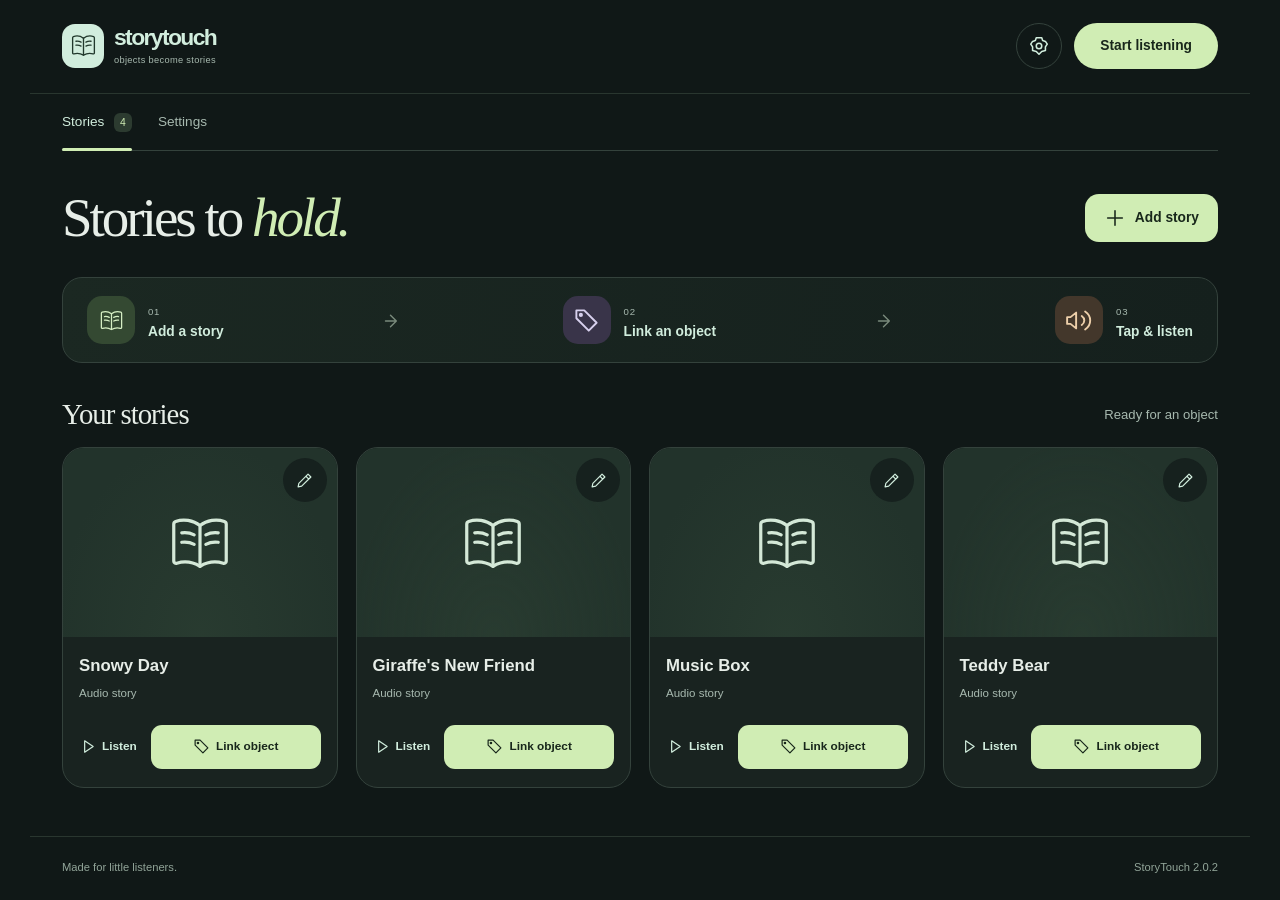
==== commit 701c7f13: "Release 2.0.2: compact parent button, larger Stop and no spoken guidance" ====
--- a/index.html
+++ b/index.html
@@ -67,11 +67,11 @@
 <details class="advanced-tags"><summary>Other ways to link</summary><form id="link-form"><label for="tag-code">Tag code</label><div class="input-row"><input id="tag-code" maxlength="48" pattern="[A-Za-z0-9-]{1,48}" placeholder="MUSIC-TIME" required aria-describedby="code-help"><button class="button outline" type="submit">Save code</button></div><p id="code-help" class="small quiet">For tags written with another NFC app.</p></form></details></section></section>
 <section id="panel-setup" role="tabpanel" aria-labelledby="tab-setup" hidden><div class="page-heading"><p class="eyebrow">MAKE IT YOURS</p><h1 id="child-settings-heading" tabindex="-1">A quieter kind<br>of screen.</h1></div>
 <section id="child-settings" class="settings-section"><h2>While they listen</h2><fieldset class="child-screen-options"><legend class="visually-hidden">Child screen</legend>
-<label class="screen-choice"><input type="radio" name="child-screen" id="child-screen-black" value="black" checked><span class="screen-choice-body"><span class="phone-preview black-preview"><span class="preview-stop" aria-hidden="true"></span><span class="preview-grip"></span></span><strong>Dark screen</strong><small>Only the object matters.</small></span></label>
-<label class="screen-choice"><input type="radio" name="child-screen" id="child-screen-now" value="now-playing"><span class="screen-choice-body"><span class="phone-preview playing-preview"><svg class="icon" viewBox="0 0 48 48" fill="none" stroke="currentColor" stroke-width="2.2" stroke-linecap="round" stroke-linejoin="round" aria-hidden="true" focusable="false"><path d="M24 12 C19.2 8.3 12.7 7.4 7.3 9.2 C6.5 9.5 6 10.2 6 11.1 V36.5 C6 37.5 7.1 38.2 8.1 37.9 C13.6 36.2 19.5 37.3 24 40 C28.5 37.3 34.4 36.2 39.9 37.9 C40.9 38.2 42 37.5 42 36.5 V11.1 C42 10.2 41.5 9.5 40.7 9.2 C35.3 7.4 28.8 8.3 24 12 Z"/><path d="M24 12 V40"/><path d="M11.5 17 C14.5 16.6 17.7 17.2 20 18.4 M11.5 23.5 C14.5 23.1 17.7 23.7 20 24.9 M28 18.4 C30.3 17.2 33.5 16.6 36.5 17 M28 24.9 C30.3 23.7 33.5 23.1 36.5 23.5"/></svg><span class="preview-title"></span><span class="preview-controls"><svg class="icon" viewBox="0 0 24 24" fill="none" stroke="currentColor" stroke-width="1.7" stroke-linecap="round" stroke-linejoin="round" aria-hidden="true" focusable="false"><path d="m8 4 12 8-12 8Z"/></svg></span><span class="preview-grip"></span></span><strong>Now playing</strong><small>Picture, words &amp; controls.</small></span></label></fieldset>
+<label class="screen-choice"><input type="radio" name="child-screen" id="child-screen-black" value="black" checked><span class="screen-choice-body"><span class="phone-preview black-preview"><span class="preview-stop" aria-hidden="true"></span><span class="preview-grip" aria-hidden="true">Parents</span></span><strong>Dark screen</strong><small>Only the object matters.</small></span></label>
+<label class="screen-choice"><input type="radio" name="child-screen" id="child-screen-now" value="now-playing"><span class="screen-choice-body"><span class="phone-preview playing-preview"><svg class="icon" viewBox="0 0 48 48" fill="none" stroke="currentColor" stroke-width="2.2" stroke-linecap="round" stroke-linejoin="round" aria-hidden="true" focusable="false"><path d="M24 12 C19.2 8.3 12.7 7.4 7.3 9.2 C6.5 9.5 6 10.2 6 11.1 V36.5 C6 37.5 7.1 38.2 8.1 37.9 C13.6 36.2 19.5 37.3 24 40 C28.5 37.3 34.4 36.2 39.9 37.9 C40.9 38.2 42 37.5 42 36.5 V11.1 C42 10.2 41.5 9.5 40.7 9.2 C35.3 7.4 28.8 8.3 24 12 Z"/><path d="M24 12 V40"/><path d="M11.5 17 C14.5 16.6 17.7 17.2 20 18.4 M11.5 23.5 C14.5 23.1 17.7 23.7 20 24.9 M28 18.4 C30.3 17.2 33.5 16.6 36.5 17 M28 24.9 C30.3 23.7 33.5 23.1 36.5 23.5"/></svg><span class="preview-title"></span><span class="preview-controls"><svg class="icon" viewBox="0 0 24 24" fill="none" stroke="currentColor" stroke-width="1.7" stroke-linecap="round" stroke-linejoin="round" aria-hidden="true" focusable="false"><path d="m8 4 12 8-12 8Z"/></svg></span><span class="preview-grip" aria-hidden="true">Parents</span></span><strong>Now playing</strong><small>Picture, words &amp; controls.</small></span></label></fieldset>
 <label class="setting-switch"><span><strong>Red Stop button</strong><small>On the dark screen</small></span><input id="child-show-stop" type="checkbox"><span class="switch-track" aria-hidden="true"></span></label>
-<div class="parent-handle-settings"><div class="setting-title"><span class="mini-handle" aria-hidden="true"></span><div><h2>Parent handle</h2><p class="quiet small">At the bottom of the screen</p></div></div><fieldset class="segmented"><legend class="visually-hidden">How to open parent controls</legend><label><input type="radio" id="exit-method-hold" name="exit-method" value="hold" checked><span>Hold</span></label><label><input type="radio" id="exit-method-taps" name="exit-method" value="taps"><span>Tap in a row</span></label></fieldset><div id="exit-hold-setting"><label for="exit-hold-seconds">Hold for</label><select id="exit-hold-seconds"><option value="2">2 seconds</option><option value="3" selected>3 seconds</option><option value="4">4 seconds</option><option value="5">5 seconds</option></select></div><div id="exit-tap-setting" hidden><label for="exit-tap-count">Tap</label><select id="exit-tap-count"><option value="3">3 times</option><option value="4" selected>4 times</option><option value="5">5 times</option></select></div><p id="child-settings-saved" class="small quiet" role="status">Saved on this phone</p></div>
-<details class="settings-fold"><summary>Listening preferences</summary><label class="check-label"><input id="child-touch-pause" type="checkbox" checked> Touch screen to pause</label><label class="check-label"><input id="child-tap-pause" type="checkbox"> Tap the same tag to pause</label><label class="check-label"><input id="child-keep-awake" type="checkbox" checked> Keep screen awake</label><p id="wake-lock-state" class="small quiet" role="status">Tags need an awake, unlocked phone.</p><label class="check-label"><input id="feedback-sounds" type="checkbox" checked> Gentle feedback sounds</label><label class="check-label"><input id="spoken-guidance" type="checkbox"> Spoken guidance</label><p id="fullscreen-state" class="small quiet" role="status">Full screen is requested when listening starts.</p></details>
+<div class="parent-handle-settings"><div class="setting-title"><span class="mini-handle" aria-hidden="true">Parents</span><div><h2>Parent exit</h2><p class="quiet small">At the bottom of the screen</p></div></div><fieldset class="segmented"><legend class="visually-hidden">How to open parent controls</legend><label><input type="radio" id="exit-method-hold" name="exit-method" value="hold" checked><span>Hold</span></label><label><input type="radio" id="exit-method-taps" name="exit-method" value="taps"><span>Tap in a row</span></label></fieldset><div id="exit-hold-setting"><label for="exit-hold-seconds">Hold for</label><select id="exit-hold-seconds"><option value="2">2 seconds</option><option value="3" selected>3 seconds</option><option value="4">4 seconds</option><option value="5">5 seconds</option></select></div><div id="exit-tap-setting" hidden><label for="exit-tap-count">Tap</label><select id="exit-tap-count"><option value="3">3 times</option><option value="4" selected>4 times</option><option value="5">5 times</option></select></div><p id="child-settings-saved" class="small quiet" role="status">Saved on this phone</p></div>
+<details class="settings-fold"><summary>Listening preferences</summary><label class="check-label"><input id="child-touch-pause" type="checkbox" checked> Touch screen to pause</label><label class="check-label"><input id="child-tap-pause" type="checkbox"> Tap the same tag to pause</label><label class="check-label"><input id="child-keep-awake" type="checkbox" checked> Keep screen awake</label><p id="wake-lock-state" class="small quiet" role="status">Tags need an awake, unlocked phone.</p><label class="check-label"><input id="feedback-sounds" type="checkbox" checked> Gentle feedback sounds</label><p id="fullscreen-state" class="small quiet" role="status">Full screen is requested when listening starts.</p></details>
 <details class="settings-fold"><summary>Stories &amp; backups</summary><div class="button-row"><button id="backup-export" class="button outline">Export backup</button><button id="backup-import" class="button outline">Restore backup</button><input id="backup-file" type="file" accept=".json,.storytouch.json,application/json" hidden></div><p class="small quiet">Your stories stay on this phone. Keep a backup.</p><button id="example-folder-add" class="text-button">Import audio folder</button><input id="example-folder" type="file" webkitdirectory multiple accept="audio/*" hidden><button id="examples-reset" class="text-button">Restore starter stories</button><button id="persist-storage" class="text-button">Keep local storage</button><p id="storage-state" class="small quiet"></p></details>
 <details class="settings-fold"><summary>Linked objects</summary><div id="linked-tags"></div></details>
 <details class="settings-fold"><summary>Install &amp; offline</summary><span id="offline-badge" class="status-pill">Checking offline setup</span><p id="install-state" class="small quiet"></p><button id="install-app" class="button outline">Install app</button><p id="install-help" class="small quiet"></p><p id="offline-detail" class="small" role="status"></p><p id="pwa-message" class="small quiet" role="status"></p><div class="button-row"><button id="offline-check" class="button outline">Check offline files</button><button id="check-updates" class="button outline">Check for updates</button></div></details>
@@ -79,7 +79,7 @@
 </section></section></div>
 <section id="child-view" class="child-view" hidden aria-label="Listening for story tags">
 <p id="child-status" class="child-status" role="status">Tap its tag.</p><div id="child-content"><div id="child-idle" class="child-idle"><span class="listening-orbit"><svg class="icon" viewBox="0 0 24 24" fill="none" stroke="currentColor" stroke-width="1.7" stroke-linecap="round" stroke-linejoin="round" aria-hidden="true" focusable="false"><path d="M3 3h7l11 11-7 7L3 10Z"/><circle cx="7" cy="7" r="1"/></svg></span><h1 id="child-heading" tabindex="-1">Ready for an object.</h1></div><article id="child-now-playing" class="child-now-playing" hidden><div id="child-art" class="child-art" aria-hidden="true"></div><p class="eyebrow">NOW PLAYING</p><h1 id="child-story-title" aria-live="polite"></h1><p id="child-story-text" class="child-story-text" hidden></p></article></div>
-<button id="child-stop-audio" class="child-stop" aria-label="Stop story" hidden><span aria-hidden="true"></span></button>
-<button id="child-exit" class="child-exit" aria-label="Parent controls. Hold for 3 seconds." aria-describedby="child-exit-help"><span class="exit-grip" aria-hidden="true"></span></button><p id="child-exit-help" class="visually-hidden">Hold for 3 seconds.</p><p id="child-exit-status" class="visually-hidden" role="status"></p>
+<button id="child-stop-audio" class="child-stop" aria-label="Stop story" hidden><span class="stop-symbol" aria-hidden="true"></span><span class="stop-label" aria-hidden="true">Stop</span></button>
+<button id="child-exit" class="child-exit" aria-label="Parent controls. Hold for 3 seconds." aria-describedby="child-exit-help"><span class="parent-exit-label">Parents</span></button><p id="child-exit-help" class="visually-hidden">Hold for 3 seconds.</p><p id="child-exit-status" class="visually-hidden" role="status"></p>
 </section><p id="app-status" class="app-status" role="status" aria-live="polite"></p><p id="app-error" class="app-error" role="alert" hidden></p></main>
-<section id="player" class="player" aria-label="Story player" hidden><button id="player-drawer-toggle" type="button" class="player-drawer-toggle" aria-expanded="true" aria-controls="player-drawer-body">Hide player controls</button><div id="player-drawer-body" class="player-drawer-body"><div class="player-info"><span id="player-picture" class="player-picture" aria-hidden="true"></span><div><strong id="player-title"></strong><span id="player-state" class="small">Ready to listen</span></div></div><div class="player-controls"><button id="player-toggle" class="button dark" aria-label="Play story">Play</button><button id="player-restart" class="button outline">Restart</button><button id="player-stop" class="button outline">Stop</button></div><div class="player-progress"><label for="player-seek" class="visually-hidden">Story position</label><input id="player-seek" type="range" min="0" max="100" value="0" step="0.1"><span id="player-time" class="small">0:00 / 0:00</span><label for="player-speed" class="visually-hidden">Playback speed</label><select id="player-speed" aria-label="Playback speed"><option value="0.75">0.75×</option><option value="0.9">0.9×</option><option value="1" selected>1× speed</option><option value="1.25">1.25×</option><option value="1.5">1.5×</option></select></div><details id="player-text" hidden><summary>Story text</summary><p id="player-transcript"></p></details><audio id="story-audio" preload="metadata"></audio></div></section><footer><span>Made for little listeners.</span><span>StoryTouch <span id="version-label">2.0.1</span></span></footer><dialog id="edit-dialog" aria-labelledby="edit-heading"><form id="edit-form"><h2 id="edit-heading">Edit story</h2><label for="edit-title">Story name</label><input id="edit-title" maxlength="100" required><input id="edit-symbol" type="hidden" value="book"><div id="edit-written-controls" hidden><label for="edit-voice">Reading voice</label><select id="edit-voice"><option value="">Device default</option></select><label for="edit-rate">Reading pace</label><select id="edit-rate"><option value="0.75">Slow</option><option value="0.9">Gentle</option><option value="1">Natural</option><option value="1.25">Brisk</option></select></div><label id="edit-text-label" for="edit-transcript">Story text or notes</label><textarea id="edit-transcript" rows="4" maxlength="20000"></textarea><details class="optional-details"><summary>Story picture</summary><input id="edit-image" type="file" accept="image/jpeg,image/png,image/webp,image/gif,image/avif" aria-label="Choose story picture"><img id="edit-image-preview" alt="Story picture preview" hidden><button id="edit-image-clear" type="button" class="text-button">Remove picture</button></details><div class="button-row"><button type="submit" class="button dark">Save details</button><button id="edit-link" type="button" class="button outline">Link a tag</button><button id="edit-cancel" type="button" class="button outline">Cancel</button></div><div class="dialog-bottom"><button id="download-audio" class="text-button" type="button">Download audio</button><button id="delete-story" class="text-button danger-text" type="button">Delete story</button></div></form></dialog><dialog id="confirm-dialog" aria-labelledby="confirm-heading"><h2 id="confirm-heading">Please confirm</h2><p id="confirm-message"></p><div class="button-row"><button id="confirm-yes" class="button dark">Continue</button><button id="confirm-no" class="button outline">Cancel</button></div></dialog><noscript><p>Enable JavaScript to use StoryTouch.</p></noscript></body></html>
+<section id="player" class="player" aria-label="Story player" hidden><button id="player-drawer-toggle" type="button" class="player-drawer-toggle" aria-expanded="true" aria-controls="player-drawer-body">Hide player controls</button><div id="player-drawer-body" class="player-drawer-body"><div class="player-info"><span id="player-picture" class="player-picture" aria-hidden="true"></span><div><strong id="player-title"></strong><span id="player-state" class="small">Ready to listen</span></div></div><div class="player-controls"><button id="player-toggle" class="button dark" aria-label="Play story">Play</button><button id="player-restart" class="button outline">Restart</button><button id="player-stop" class="button outline">Stop</button></div><div class="player-progress"><label for="player-seek" class="visually-hidden">Story position</label><input id="player-seek" type="range" min="0" max="100" value="0" step="0.1"><span id="player-time" class="small">0:00 / 0:00</span><label for="player-speed" class="visually-hidden">Playback speed</label><select id="player-speed" aria-label="Playback speed"><option value="0.75">0.75×</option><option value="0.9">0.9×</option><option value="1" selected>1× speed</option><option value="1.25">1.25×</option><option value="1.5">1.5×</option></select></div><details id="player-text" hidden><summary>Story text</summary><p id="player-transcript"></p></details><audio id="story-audio" preload="metadata"></audio></div></section><footer><span>Made for little listeners.</span><span>StoryTouch <span id="version-label">2.0.2</span></span></footer><dialog id="edit-dialog" aria-labelledby="edit-heading"><form id="edit-form"><h2 id="edit-heading">Edit story</h2><label for="edit-title">Story name</label><input id="edit-title" maxlength="100" required><input id="edit-symbol" type="hidden" value="book"><div id="edit-written-controls" hidden><label for="edit-voice">Reading voice</label><select id="edit-voice"><option value="">Device default</option></select><label for="edit-rate">Reading pace</label><select id="edit-rate"><option value="0.75">Slow</option><option value="0.9">Gentle</option><option value="1">Natural</option><option value="1.25">Brisk</option></select></div><label id="edit-text-label" for="edit-transcript">Story text or notes</label><textarea id="edit-transcript" rows="4" maxlength="20000"></textarea><details class="optional-details"><summary>Story picture</summary><input id="edit-image" type="file" accept="image/jpeg,image/png,image/webp,image/gif,image/avif" aria-label="Choose story picture"><img id="edit-image-preview" alt="Story picture preview" hidden><button id="edit-image-clear" type="button" class="text-button">Remove picture</button></details><div class="button-row"><button type="submit" class="button dark">Save details</button><button id="edit-link" type="button" class="button outline">Link a tag</button><button id="edit-cancel" type="button" class="button outline">Cancel</button></div><div class="dialog-bottom"><button id="download-audio" class="text-button" type="button">Download audio</button><button id="delete-story" class="text-button danger-text" type="button">Delete story</button></div></form></dialog><dialog id="confirm-dialog" aria-labelledby="confirm-heading"><h2 id="confirm-heading">Please confirm</h2><p id="confirm-message"></p><div class="button-row"><button id="confirm-yes" class="button dark">Continue</button><button id="confirm-no" class="button outline">Cancel</button></div></dialog><noscript><p>Enable JavaScript to use StoryTouch.</p></noscript></body></html>
--- a/styles.css
+++ b/styles.css
@@ -1,11 +1,12 @@
 
 :root{font-family:Inter,ui-sans-serif,-apple-system,BlinkMacSystemFont,"Segoe UI",sans-serif;color:#e7eee8;background:#101817;color-scheme:dark;--paper:#101817;--surface:#192320;--white:#192320;--line:#34423c;--ink:#d1eddd;--muted:#a7b9af;--accent:#d0edb4;--red:#ff9d9d;font-size:16px;line-height:1.5}
 *{box-sizing:border-box}body{margin:0;min-height:100dvh}button,input,select,textarea{font:inherit}button,a,summary{touch-action:manipulation}button{cursor:pointer}button:disabled{opacity:.48;cursor:default}a{color:var(--ink);text-underline-offset:4px}button,input,select,textarea,summary{-webkit-tap-highlight-color:transparent}button:focus-visible,a:focus-visible,summary:focus-visible,input:focus-visible,textarea:focus-visible,select:focus-visible{outline:3px solid #f7ce8a;outline-offset:4px}[hidden]{display:none!important}h1,h2,h3,p{margin:0}h1{font:400 clamp(2.4rem,4.7vw,3.7rem)/1.06 Georgia,serif;letter-spacing:-.055em}h1 em{font-style:italic;color:var(--accent)}h2{font-size:1.14rem;letter-spacing:-.02em;font-weight:600}h3{font-size:1.05rem;line-height:1.35;font-weight:600;overflow-wrap:anywhere}p{margin-top:.65rem}.small{font-size:.82rem}.quiet,.optional{color:var(--muted)}.eyebrow{font-size:.65rem;letter-spacing:.15em;font-weight:700;color:var(--muted);margin:0 0 13px}.icon{width:22px;height:22px;flex:none;vertical-align:middle}.book-icon{width:1em;height:1em;vertical-align:middle}.button{min-height:48px;display:inline-flex;align-items:center;justify-content:center;gap:9px;padding:11px 18px;border:1px solid transparent;border-radius:14px;font-size:.86rem;font-weight:650;line-height:1.3;text-decoration:none;transition:background .18s,transform .18s}.button.dark{background:var(--accent);color:#18271b}.button.dark:hover{background:#e0f5c9}.button.outline{background:transparent;border-color:#5d7064;color:var(--ink)}.button.outline:hover{background:#28392e}.button.danger{background:#af3540;color:white}.icon-button{width:46px;height:46px;display:inline-grid;place-items:center;border:1px solid var(--line);border-radius:50%;background:transparent;color:var(--ink);padding:10px}.icon-button:hover{background:#26352d}.text-button{display:inline-flex;align-items:center;gap:7px;min-height:44px;border:0;padding:10px 0;color:var(--ink);background:transparent;font-size:.84rem;font-weight:600;text-decoration:underline;text-underline-offset:4px}.danger-text{color:var(--red)}.button-row{display:flex;flex-wrap:wrap;align-items:center;gap:10px;margin-top:20px}
-.site-header{max-width:1220px;margin:auto;display:flex;align-items:center;justify-content:space-between;gap:16px;min-height:94px;padding:20px 32px;position:sticky;top:0;z-index:40;background:var(--paper);padding-top:max(18px,env(safe-area-inset-top));border-bottom:1px solid #29362f}.brand{display:flex;align-items:center;gap:10px;color:var(--ink);text-decoration:none;font-size:1.43rem;font-weight:650;letter-spacing:-.07em;line-height:1.1}.brand-mark{display:grid;place-items:center;width:42px;height:44px;background:var(--ink);color:#21382c;border-radius:13px}.brand-mark .icon{width:29px;height:29px}.brand-sub{display:block;color:var(--muted);font-size:.58rem;font-weight:400;letter-spacing:.035em;margin-top:5px}.header-actions{display:flex;align-items:center;gap:12px}.header-actions .button{border-radius:30px;padding:12px 25px;min-height:46px}main{max-width:1220px;padding:0 32px;margin:auto}.tabs{display:flex;gap:26px;border-bottom:1px solid var(--line);margin:0 0 28px}.tabs button{position:relative;min-height:56px;border:0;background:none;color:var(--muted);padding:12px 0;font-size:.85rem}.tabs button[aria-selected=true]{color:var(--ink)}.tabs button[aria-selected=true]:after{content:"";height:3px;border-radius:5px;position:absolute;bottom:-1px;left:0;right:0;background:var(--accent)}.count{display:inline-block;margin-left:6px;padding:2px 6px;border-radius:6px;background:#2c3b30;font-size:.65rem;color:var(--accent)}.library-intro{display:flex;justify-content:space-between;align-items:center;gap:20px;margin:38px 0 30px}.library-intro h1{font-size:clamp(2.5rem,4.3vw,3.6rem)}.library-intro .eyebrow{display:none}.journey{display:flex;align-items:center;justify-content:space-between;gap:16px;border:1px solid var(--line);border-radius:20px;padding:18px 24px;background:linear-gradient(100deg,#1b2822,#15201d);margin:0 0 35px}.journey>button,.journey>div{display:flex;align-items:center;gap:13px;background:transparent;border:0;color:var(--ink);text-align:left;min-height:48px;padding:0}.journey>button{border-radius:8px}.journey strong{display:block;font-size:.86rem;font-weight:600}.journey small{font-size:.6rem;color:var(--muted);letter-spacing:.08em}.journey-icon{display:grid;place-items:center;flex:none;width:48px;height:48px;border-radius:15px;background:#344932;color:#d6efc4}.journey-icon .icon{width:27px;height:27px}.journey-icon.lilac{background:#393449;color:#d7d0ed}.journey-icon.peach{background:#43372b;color:#edcfaa}.journey-arrow{color:#7a8a7c}.journey-arrow .icon{width:20px}.shelf-heading{display:flex;align-items:center;justify-content:space-between;gap:12px;margin:0 0 16px}.shelf-heading h2{font:400 1.8rem Georgia,serif;letter-spacing:-.035em}.story-grid{display:grid;grid-template-columns:repeat(4,minmax(0,1fr));gap:18px}.story-card{border:1px solid var(--line);border-radius:22px;overflow:hidden;background:var(--surface);min-width:0}.story-cover{display:grid;place-items:center;position:relative;aspect-ratio:1.45;background:radial-gradient(ellipse at 50% 100%,#354b3a55,transparent 75%),#22332b;font-size:64px;color:#d4e8d7}.story-cover>img{width:100%;height:100%;position:absolute;inset:0;object-fit:cover}.story-cover .book-icon{width:70px;height:70px;stroke-width:2.2}.card-edit{position:absolute;top:10px;right:10px;width:34px;height:34px;min-width:44px;min-height:44px;border:0;background:#101817a6;z-index:1;padding:12px}.card-edit .icon{width:17px;height:17px}.card-body{padding:18px 16px}.card-meta{font-size:.72rem;color:var(--muted);margin-top:7px;min-height:2.1em}.linked-dot{display:block;color:var(--accent);font-size:.67rem;margin-top:3px}.linked-dot:before{content:"";display:inline-block;width:5px;height:5px;background:var(--accent);border-radius:50%;margin-right:5px}.card-actions{display:grid;grid-template-columns:auto 1fr;gap:6px;margin-top:16px}.card-actions .button{padding:10px 8px;font-size:.74rem;min-height:44px;gap:6px;border-radius:11px;white-space:nowrap}.card-actions .icon{width:17px;height:17px}.preview-button{background:transparent;color:var(--ink);border:0;padding-left:0!important}.preview-button:hover{background:#273a2c}.empty-library{border:1px dashed var(--line);border-radius:16px;padding:35px;color:var(--muted);text-align:center}.page-heading{max-width:720px;margin:34px auto 28px}.page-heading .text-button{margin-bottom:16px;font-weight:400;font-size:.8rem}.page-heading h1{font-size:clamp(2.5rem,5vw,3.8rem)}.page-heading h1 br{display:none}.page-heading .eyebrow{font-size:.6rem}.surface{max-width:720px;margin:auto;padding:28px;border:1px solid var(--line);border-radius:24px;background:var(--surface)}.form-grid{display:grid;grid-template-columns:minmax(0,1fr);gap:24px}.full{grid-column:1/-1}label{display:block;font-size:.83rem;font-weight:600;margin:0 0 8px}input,textarea,select{width:100%;min-width:0;min-height:48px;border:1px solid #53655a;border-radius:11px;padding:11px 13px;background:#111b17;color:#eaf0e9;font-size:.94rem}input::placeholder,textarea::placeholder{color:#94a69a;opacity:1}input[type=checkbox],input[type=radio]{width:21px;height:21px;min-height:21px;padding:0;accent-color:var(--accent);flex:none}input[type=range]{accent-color:var(--accent);border:0;background:none;padding:0;min-height:26px}input[type=file]{border:0;background:none;padding:0;font-size:.8rem;color:var(--muted)}input::file-selector-button{padding:12px;border:1px solid #53655a;border-radius:10px;background:#25372b;color:var(--ink);margin-right:12px;cursor:pointer}textarea{resize:vertical;line-height:1.65}fieldset{border:0;padding:0;margin:0}.source-picker{display:grid;grid-template-columns:repeat(3,minmax(0,1fr));gap:10px}.source-choice{display:grid;justify-items:center;gap:10px;border:1px solid var(--line);border-radius:15px;background:var(--paper);color:var(--muted);padding:20px 12px;min-height:100px}.source-choice[aria-pressed=true]{background:#2a3d2d;border-color:var(--accent);color:var(--accent);box-shadow:inset 0 0 0 1px var(--accent)}.source-choice>span{font-size:24px;line-height:1}.source-choice strong{font-size:.85rem;font-weight:600}.source-choice small{display:none}.source-panel{min-width:0}.voice-row{display:grid;grid-template-columns:2fr 1fr;gap:14px;margin-top:20px}.capture-visual{display:flex;justify-content:center;align-items:center;gap:20px;min-height:110px}.mic-symbol{width:90px;height:90px;border:1px solid #527154;border-radius:50%;display:grid;place-items:center;background:#253e29;color:var(--accent);font-size:44px}.record-options{font-size:.8rem;border:0!important;margin-bottom:20px!important}.record-options summary{font-size:.75rem!important;color:var(--muted);padding:8px 0!important;min-height:40px!important}.record-options .check-label{margin-top:10px}.record-options p{font-size:.74rem}.source-panel #record-start,.source-panel #record-stop{display:flex;width:100%;min-height:52px}.record-level-wrap{border:1px solid var(--line);padding:14px;border-radius:12px;margin-bottom:15px}.record-level-wrap meter{width:100%;height:16px;accent-color:var(--accent)}.record-level-wrap p{font-size:.8rem}.import-panel{border:1px dashed #65765c;border-radius:16px;text-align:center;padding:25px}.import-icon{display:block;font-size:38px;color:var(--accent);margin-bottom:12px}.import-panel p{font-size:.75rem}.form-actions{display:flex;align-items:center;flex-wrap:wrap;gap:12px}.form-actions .button{flex:1;min-width:160px}.form-actions>p{margin:0;font-size:.72rem;flex-basis:100%;order:3}.form-actions>.text-button{font-size:.75rem}.image-preview img,#edit-image-preview{max-width:170px;max-height:160px;display:block;object-fit:contain;border-radius:14px;margin-top:15px}.image-preview .text-button{font-size:.75rem}.optional-details{border-top:1px solid var(--line);padding-top:8px}.optional-details summary{font-size:.84rem;min-height:44px;padding:10px 0;cursor:pointer;color:var(--muted)}.optional-details label{margin-top:16px}.optional-details #transcript-section{margin-top:16px}audio{max-width:100%;width:100%;margin:12px 0}.tag-wizard{text-align:center}.wizard-steps{list-style:none;display:flex;align-items:center;justify-content:space-between;padding:0 0 20px;margin:0 0 22px;border-bottom:1px solid var(--line);font-size:.8rem;color:var(--muted)}.wizard-steps li{display:flex;align-items:center;gap:7px}.wizard-steps .is-current{color:var(--accent)}.wizard-steps .is-complete{color:var(--ink)}.wizard-steps .icon{width:18px;height:18px}.tag-wizard label{text-align:left}.tag-wizard h2{font:400 clamp(1.7rem,4vw,2.4rem) Georgia,serif;letter-spacing:-.04em;line-height:1.1}.tag-wizard .button-row{justify-content:center}.link-preview{display:flex;align-items:center;gap:13px;padding:14px 0;text-align:left}.link-preview>span{font-size:36px;display:block;width:48px;flex:none}.link-preview>span img{width:48px;height:48px;border-radius:9px;object-fit:cover}.link-preview small{display:block;color:var(--muted);font-size:.7rem;margin-top:3px}.tag-visual{height:210px;display:flex;gap:30px;align-items:center;justify-content:center;position:relative}.nfc-phone{height:148px;width:84px;border:4px solid #adcab4;border-radius:19px;display:grid;place-items:center;transform:rotate(-10deg);position:relative;background:#111b17}.nfc-phone:before{content:"";width:25px;height:5px;background:#adcab4;position:absolute;top:6px;border-radius:10px}.nfc-phone .icon{width:38px;height:38px}.nfc-card{width:83px;height:83px;background:#d1cab9;color:#323b2d;border-radius:18px;display:grid;place-items:center;transform:rotate(10deg);border:1px solid #ece7da}.nfc-card .icon{width:40px;height:40px}.nfc-waves{color:var(--accent);font-size:24px;letter-spacing:4px;font-weight:300}.is-scanning .nfc-waves{animation:pulse 1s ease-in-out infinite}.tag-wizard #nfc-support{font-size:.72rem;margin-top:18px}.tag-wizard #link-scan-state{font-size:.86rem;min-height:2.5em;margin-top:12px}.success-mark{display:grid;place-items:center;margin:18px auto;width:72px;height:72px;background:var(--accent);color:#243625;border-radius:50%}.success-mark .icon{width:35px;height:35px}.link-complete{padding:16px 0 32px}.link-complete p{color:var(--muted)}.advanced-tags{text-align:left;margin-top:28px;border-top:1px solid var(--line);font-size:.8rem}.advanced-tags summary{min-height:48px;padding:14px 0;cursor:pointer;color:var(--muted)}.input-row{display:flex;gap:10px}.input-row input{flex:1;min-width:0}.settings-section{max-width:720px;margin:auto}.settings-section>h2{margin-bottom:18px}.child-screen-options{display:grid;grid-template-columns:1fr 1fr;gap:16px}.screen-choice{position:relative;cursor:pointer;margin:0;border:1px solid var(--line);background:var(--surface);border-radius:22px;padding:22px 18px}.screen-choice input{position:absolute;opacity:0;width:1px;height:1px}.screen-choice:has(input:checked){border-color:var(--accent);box-shadow:inset 0 0 0 1px var(--accent);background:#243326}.screen-choice:has(input:focus-visible){outline:3px solid #f7ce8a;outline-offset:4px}.screen-choice-body{display:grid;justify-items:center;text-align:center;gap:7px}.screen-choice strong{font-size:.98rem;margin-top:8px}.screen-choice small{font-size:.75rem;color:var(--muted);font-weight:400}.phone-preview{width:96px;height:140px;display:grid;place-content:center;position:relative;border:3px solid #6a7c6e;border-radius:20px;margin:0 0 3px;overflow:hidden;background:#000}.phone-preview:before{content:"";position:absolute;top:6px;left:50%;transform:translateX(-50%);width:25px;height:5px;border-radius:4px;background:#58675d}.preview-grip{position:absolute;bottom:7px;left:50%;transform:translateX(-50%);width:23px;height:3px;background:#687069;border-radius:5px}.preview-stop{display:none;position:absolute;bottom:25px;left:50%;transform:translateX(-50%);width:25px;height:25px;background:#d84f4f;border-radius:50%}.preview-stop:before{content:"";position:absolute;inset:8px;background:#fff;border-radius:2px}.has-stop .preview-stop{display:block}.playing-preview{background:#18251e;gap:10px;justify-items:center;color:var(--accent)}.playing-preview>.icon{width:35px;height:35px}.preview-title{height:3px;width:43px;background:#9fb7a3;border-radius:4px}.preview-controls{width:25px;height:25px;display:grid;place-items:center;background:#d0edb4;border-radius:50%;color:#18251e}.preview-controls .icon{width:13px;height:13px}.setting-switch{display:flex;align-items:center;gap:12px;padding:22px 0;margin:0;border-bottom:1px solid var(--line);cursor:pointer}.setting-switch>span:first-child{flex:1}.setting-switch strong{font-size:.9rem}.setting-switch small{display:block;font-size:.75rem;color:var(--muted);font-weight:400;margin-top:3px}.setting-switch input{position:absolute;opacity:0;pointer-events:none}.switch-track{position:relative;display:block;width:45px;height:27px;background:#526154;border-radius:20px;flex:none}.switch-track:after{content:"";position:absolute;top:4px;left:4px;width:19px;height:19px;background:#d5dfd5;border-radius:50%;transition:transform .18s}.setting-switch input:checked+.switch-track{background:var(--accent)}.setting-switch input:checked+.switch-track:after{background:#253822;transform:translateX(18px)}.setting-switch input:focus-visible+.switch-track{outline:3px solid #f7ce8a;outline-offset:4px}.parent-handle-settings{padding:28px 0}.setting-title{display:flex;align-items:center;gap:15px;margin-bottom:20px}.setting-title p{margin:4px 0 0}.mini-handle{width:50px;height:36px;display:grid;place-items:center;background:var(--surface);border:1px solid var(--line);border-radius:11px}.mini-handle:before{content:"";width:24px;height:4px;border-radius:6px;background:var(--muted)}.segmented{display:flex;padding:4px;border-radius:12px;background:#080f0c;border:1px solid var(--line);gap:4px;margin-bottom:18px}.segmented label{flex:1;position:relative;margin:0;cursor:pointer}.segmented input{position:absolute;opacity:0}.segmented span{display:block;padding:11px;text-align:center;color:var(--muted);border-radius:8px;font-size:.82rem}.segmented input:checked+span{background:#31452f;color:var(--accent)}.segmented input:focus-visible+span{outline:3px solid #f7ce8a;outline-offset:1px}#exit-hold-setting,#exit-tap-setting{display:flex;align-items:center;justify-content:space-between;gap:20px}#exit-hold-setting label,#exit-tap-setting label{margin:0;font-weight:400;color:var(--muted)}#exit-hold-setting select,#exit-tap-setting select{width:155px}.settings-fold{border-top:1px solid var(--line);padding:0 0 5px}.settings-fold>summary{padding:20px 0;min-height:60px;cursor:pointer;font-size:.88rem;font-weight:500;list-style:none;display:flex;align-items:center;justify-content:space-between}.settings-fold>summary:after{content:"+";font-size:20px;color:var(--muted);font-weight:300}.settings-fold[open]>summary:after{content:"−"}.settings-fold>summary::-webkit-details-marker{display:none}.settings-fold>p:last-child{margin-bottom:15px}.settings-fold .button-row{margin-top:8px}.settings-fold .text-button{margin-right:16px;font-size:.76rem}.check-label{display:flex;align-items:center;gap:10px;min-height:44px;font-weight:400;font-size:.84rem}.check-label input{margin:0}.tag-row{padding:16px 0;border-bottom:1px solid var(--line)}.tag-row>strong,.tag-row>span{display:block;font-size:.84rem}.tag-actions{display:flex;gap:16px;flex-wrap:wrap}.tag-actions .text-button{margin:0}.status-pill{display:inline-flex;align-items:center;gap:7px;font-size:.75rem;color:var(--muted)}.status-pill:before{content:"";width:6px;height:6px;background:var(--accent);border-radius:50%}.update-banner{display:flex;align-items:center;justify-content:space-between;gap:12px;border:1px solid #55734e;padding:15px 18px;border-radius:15px;background:#263725;margin-top:20px}.update-banner p:empty{display:none}.app-status{font-size:.8rem;color:var(--muted);margin:20px 0}.app-status:empty{display:none}.app-error{position:fixed;bottom:24px;left:50%;transform:translateX(-50%);z-index:200;width:calc(100% - 32px);max-width:600px;padding:17px 20px;border:1px solid #b57c6c;border-radius:16px;background:#34231f;color:#ffe3d7;font-size:.86rem;box-shadow:0 10px 45px #0009}.player{position:sticky;bottom:12px;z-index:30;border:1px solid #536c57;border-radius:20px;background:#18271e;max-width:880px;width:calc(100% - 32px);margin:30px auto 0;overflow:hidden}.player-drawer-toggle{width:100%;min-height:44px;border:0;background:transparent;color:var(--ink);font-size:.75rem;cursor:pointer}.player-drawer-body{display:grid;grid-template-columns:minmax(0,1fr) auto;gap:16px;padding:16px 20px;border-top:1px solid var(--line);min-width:0}.player-info{display:flex;align-items:center;gap:12px;min-width:0}.player-info>div{min-width:0;overflow-wrap:anywhere}.player-picture{font-size:32px}.player-state,.player-info .small{display:block;font-size:.72rem;color:var(--muted);margin-top:4px}.player-controls{display:flex;align-items:center;gap:8px}.player-controls .button{font-size:.8rem;min-height:44px;padding:10px 15px}.player-progress{display:flex;align-items:center;gap:12px;grid-column:1/-1;min-width:0}.player-progress input{flex:1;min-width:0}.player-progress .small{font-size:.7rem;white-space:nowrap;color:var(--muted)}.player-progress select{width:105px;font-size:.7rem;min-height:36px;padding:6px}.player details{grid-column:1/-1;font-size:.8rem}.player details summary{min-height:40px;cursor:pointer}.player details p{white-space:pre-wrap;max-height:200px;overflow:auto}.child-view{position:relative}.child-active .site-header,.child-active footer,.child-active .skip-link{display:none}.child-mode{scroll-padding:0;overscroll-behavior:none;scrollbar-width:none}.child-mode::-webkit-scrollbar{display:none}.child-active{overscroll-behavior:none;background:#101817}.child-active main{max-width:none;padding:0;margin:0}.child-active .app-status{display:none}.child-active #child-view{min-height:100dvh;padding:50px 24px 210px;text-align:center;-webkit-user-select:none;user-select:none;-webkit-touch-callout:none}.child-idle{min-height:60dvh;display:grid;justify-items:center;align-content:center;gap:28px}.child-idle h1{font-size:clamp(2rem,5vw,3rem);letter-spacing:-.04em;outline:none}.listening-orbit{display:grid;place-items:center;width:145px;height:145px;border:1px solid #516b51;border-radius:50%;background:#1d2d20;box-shadow:0 0 0 22px #25382530,0 0 0 44px #25382513;color:var(--accent);margin-bottom:15px}.listening-orbit .icon{width:60px;height:60px}.child-status{font-size:1rem;color:var(--muted);text-align:center}.child-now-playing{max-width:760px;margin:0 auto;display:grid;justify-items:center;gap:20px}.child-art{display:grid;place-items:center;width:220px;aspect-ratio:1;border-radius:30px;background:#263a2b;color:#cfe7d1;font-size:115px;overflow:hidden;margin-bottom:8px}.child-art img{width:100%;height:100%;object-fit:contain}.child-now-playing h1{font-size:clamp(2.3rem,5vw,3.7rem);letter-spacing:-.04em;overflow-wrap:anywhere}.child-now-playing .eyebrow{margin:0;color:var(--muted)}.child-story-text{white-space:pre-wrap;text-align:left;font:400 clamp(1.1rem,2.2vw,1.5rem)/1.8 Georgia,serif;max-width:650px;margin-top:8px;color:#d4e0d6}.child-exit{position:fixed;bottom:calc(9px + env(safe-area-inset-bottom,0px));left:50%;transform:translateX(-50%);width:84px;height:44px;background:transparent;border:0;border-radius:20px;display:grid;place-items:center;z-index:1100;touch-action:none;user-select:none;-webkit-user-select:none;-webkit-touch-callout:none;padding:0}.exit-grip{width:34px;height:4px;border-radius:8px;background:#7c8b80;transition:width .2s,background .2s}.child-exit.is-activating .exit-grip{width:48px;background:#d4e8d7}.child-exit:focus-visible{outline:2px solid #a4b5a6;outline-offset:-4px}.child-active .player{position:fixed;bottom:calc(63px + env(safe-area-inset-bottom,0px));left:50%;transform:translateX(-50%);margin:0;z-index:100;max-width:650px;background:#1d2c22}.child-active .player-drawer-toggle,.child-active .player-info,.child-active #player-speed,.child-active #player-text{display:none}.child-active .player-drawer-body{display:flex;flex-direction:column;align-items:stretch;border-top:0;padding:16px 20px;gap:12px}.child-active .player-controls{justify-content:center}.child-active .player-controls .button{flex:1;max-width:180px;min-height:52px;font-size:.95rem}.child-active .player-progress{width:100%}.child-stop{position:fixed;z-index:1050;bottom:calc(76px + env(safe-area-inset-bottom,0px));left:50%;transform:translateX(-50%);display:grid;place-items:center;width:68px;height:68px;border-radius:50%;border:1px solid #e56b6b;background:#c83b42;box-shadow:none}.child-stop>span{width:21px;height:21px;background:#fff;border-radius:4px}.child-stop:active{background:#a92831}.black-child{background:#000!important}.black-child #child-view{position:fixed;inset:0;padding:0;background:#000;z-index:1000;overflow:hidden}.black-child .player{display:none!important}.black-child .child-exit{background:#000}.black-child .exit-grip{background:#626862}.black-child .child-exit.is-activating .exit-grip{background:#b3beb5}.black-child #app-error,.black-child #child-status,.child-has-story #child-status{position:absolute!important;width:1px!important;height:1px!important;padding:0!important;margin:-1px!important;overflow:hidden!important;clip:rect(0,0,0,0)!important;white-space:nowrap!important;border:0!important}
+.site-header{max-width:1220px;margin:auto;display:flex;align-items:center;justify-content:space-between;gap:16px;min-height:94px;padding:20px 32px;position:sticky;top:0;z-index:40;background:var(--paper);padding-top:max(18px,env(safe-area-inset-top));border-bottom:1px solid #29362f}.brand{display:flex;align-items:center;gap:10px;color:var(--ink);text-decoration:none;font-size:1.43rem;font-weight:650;letter-spacing:-.07em;line-height:1.1}.brand-mark{display:grid;place-items:center;width:42px;height:44px;background:var(--ink);color:#21382c;border-radius:13px}.brand-mark .icon{width:29px;height:29px}.brand-sub{display:block;color:var(--muted);font-size:.58rem;font-weight:400;letter-spacing:.035em;margin-top:5px}.header-actions{display:flex;align-items:center;gap:12px}.header-actions .button{border-radius:30px;padding:12px 25px;min-height:46px}main{max-width:1220px;padding:0 32px;margin:auto}.tabs{display:flex;gap:26px;border-bottom:1px solid var(--line);margin:0 0 28px}.tabs button{position:relative;min-height:56px;border:0;background:none;color:var(--muted);padding:12px 0;font-size:.85rem}.tabs button[aria-selected=true]{color:var(--ink)}.tabs button[aria-selected=true]:after{content:"";height:3px;border-radius:5px;position:absolute;bottom:-1px;left:0;right:0;background:var(--accent)}.count{display:inline-block;margin-left:6px;padding:2px 6px;border-radius:6px;background:#2c3b30;font-size:.65rem;color:var(--accent)}.library-intro{display:flex;justify-content:space-between;align-items:center;gap:20px;margin:38px 0 30px}.library-intro h1{font-size:clamp(2.5rem,4.3vw,3.6rem)}.library-intro .eyebrow{display:none}.journey{display:flex;align-items:center;justify-content:space-between;gap:16px;border:1px solid var(--line);border-radius:20px;padding:18px 24px;background:linear-gradient(100deg,#1b2822,#15201d);margin:0 0 35px}.journey>button,.journey>div{display:flex;align-items:center;gap:13px;background:transparent;border:0;color:var(--ink);text-align:left;min-height:48px;padding:0}.journey>button{border-radius:8px}.journey strong{display:block;font-size:.86rem;font-weight:600}.journey small{font-size:.6rem;color:var(--muted);letter-spacing:.08em}.journey-icon{display:grid;place-items:center;flex:none;width:48px;height:48px;border-radius:15px;background:#344932;color:#d6efc4}.journey-icon .icon{width:27px;height:27px}.journey-icon.lilac{background:#393449;color:#d7d0ed}.journey-icon.peach{background:#43372b;color:#edcfaa}.journey-arrow{color:#7a8a7c}.journey-arrow .icon{width:20px}.shelf-heading{display:flex;align-items:center;justify-content:space-between;gap:12px;margin:0 0 16px}.shelf-heading h2{font:400 1.8rem Georgia,serif;letter-spacing:-.035em}.story-grid{display:grid;grid-template-columns:repeat(4,minmax(0,1fr));gap:18px}.story-card{border:1px solid var(--line);border-radius:22px;overflow:hidden;background:var(--surface);min-width:0}.story-cover{display:grid;place-items:center;position:relative;aspect-ratio:1.45;background:radial-gradient(ellipse at 50% 100%,#354b3a55,transparent 75%),#22332b;font-size:64px;color:#d4e8d7}.story-cover>img{width:100%;height:100%;position:absolute;inset:0;object-fit:cover}.story-cover .book-icon{width:70px;height:70px;stroke-width:2.2}.card-edit{position:absolute;top:10px;right:10px;width:34px;height:34px;min-width:44px;min-height:44px;border:0;background:#101817a6;z-index:1;padding:12px}.card-edit .icon{width:17px;height:17px}.card-body{padding:18px 16px}.card-meta{font-size:.72rem;color:var(--muted);margin-top:7px;min-height:2.1em}.linked-dot{display:block;color:var(--accent);font-size:.67rem;margin-top:3px}.linked-dot:before{content:"";display:inline-block;width:5px;height:5px;background:var(--accent);border-radius:50%;margin-right:5px}.card-actions{display:grid;grid-template-columns:auto 1fr;gap:6px;margin-top:16px}.card-actions .button{padding:10px 8px;font-size:.74rem;min-height:44px;gap:6px;border-radius:11px;white-space:nowrap}.card-actions .icon{width:17px;height:17px}.preview-button{background:transparent;color:var(--ink);border:0;padding-left:0!important}.preview-button:hover{background:#273a2c}.empty-library{border:1px dashed var(--line);border-radius:16px;padding:35px;color:var(--muted);text-align:center}.page-heading{max-width:720px;margin:34px auto 28px}.page-heading .text-button{margin-bottom:16px;font-weight:400;font-size:.8rem}.page-heading h1{font-size:clamp(2.5rem,5vw,3.8rem)}.page-heading h1 br{display:none}.page-heading .eyebrow{font-size:.6rem}.surface{max-width:720px;margin:auto;padding:28px;border:1px solid var(--line);border-radius:24px;background:var(--surface)}.form-grid{display:grid;grid-template-columns:minmax(0,1fr);gap:24px}.full{grid-column:1/-1}label{display:block;font-size:.83rem;font-weight:600;margin:0 0 8px}input,textarea,select{width:100%;min-width:0;min-height:48px;border:1px solid #53655a;border-radius:11px;padding:11px 13px;background:#111b17;color:#eaf0e9;font-size:.94rem}input::placeholder,textarea::placeholder{color:#94a69a;opacity:1}input[type=checkbox],input[type=radio]{width:21px;height:21px;min-height:21px;padding:0;accent-color:var(--accent);flex:none}input[type=range]{accent-color:var(--accent);border:0;background:none;padding:0;min-height:26px}input[type=file]{border:0;background:none;padding:0;font-size:.8rem;color:var(--muted)}input::file-selector-button{padding:12px;border:1px solid #53655a;border-radius:10px;background:#25372b;color:var(--ink);margin-right:12px;cursor:pointer}textarea{resize:vertical;line-height:1.65}fieldset{border:0;padding:0;margin:0}.source-picker{display:grid;grid-template-columns:repeat(3,minmax(0,1fr));gap:10px}.source-choice{display:grid;justify-items:center;gap:10px;border:1px solid var(--line);border-radius:15px;background:var(--paper);color:var(--muted);padding:20px 12px;min-height:100px}.source-choice[aria-pressed=true]{background:#2a3d2d;border-color:var(--accent);color:var(--accent);box-shadow:inset 0 0 0 1px var(--accent)}.source-choice>span{font-size:24px;line-height:1}.source-choice strong{font-size:.85rem;font-weight:600}.source-choice small{display:none}.source-panel{min-width:0}.voice-row{display:grid;grid-template-columns:2fr 1fr;gap:14px;margin-top:20px}.capture-visual{display:flex;justify-content:center;align-items:center;gap:20px;min-height:110px}.mic-symbol{width:90px;height:90px;border:1px solid #527154;border-radius:50%;display:grid;place-items:center;background:#253e29;color:var(--accent);font-size:44px}.record-options{font-size:.8rem;border:0!important;margin-bottom:20px!important}.record-options summary{font-size:.75rem!important;color:var(--muted);padding:8px 0!important;min-height:40px!important}.record-options .check-label{margin-top:10px}.record-options p{font-size:.74rem}.source-panel #record-start,.source-panel #record-stop{display:flex;width:100%;min-height:52px}.record-level-wrap{border:1px solid var(--line);padding:14px;border-radius:12px;margin-bottom:15px}.record-level-wrap meter{width:100%;height:16px;accent-color:var(--accent)}.record-level-wrap p{font-size:.8rem}.import-panel{border:1px dashed #65765c;border-radius:16px;text-align:center;padding:25px}.import-icon{display:block;font-size:38px;color:var(--accent);margin-bottom:12px}.import-panel p{font-size:.75rem}.form-actions{display:flex;align-items:center;flex-wrap:wrap;gap:12px}.form-actions .button{flex:1;min-width:160px}.form-actions>p{margin:0;font-size:.72rem;flex-basis:100%;order:3}.form-actions>.text-button{font-size:.75rem}.image-preview img,#edit-image-preview{max-width:170px;max-height:160px;display:block;object-fit:contain;border-radius:14px;margin-top:15px}.image-preview .text-button{font-size:.75rem}.optional-details{border-top:1px solid var(--line);padding-top:8px}.optional-details summary{font-size:.84rem;min-height:44px;padding:10px 0;cursor:pointer;color:var(--muted)}.optional-details label{margin-top:16px}.optional-details #transcript-section{margin-top:16px}audio{max-width:100%;width:100%;margin:12px 0}.tag-wizard{text-align:center}.wizard-steps{list-style:none;display:flex;align-items:center;justify-content:space-between;padding:0 0 20px;margin:0 0 22px;border-bottom:1px solid var(--line);font-size:.8rem;color:var(--muted)}.wizard-steps li{display:flex;align-items:center;gap:7px}.wizard-steps .is-current{color:var(--accent)}.wizard-steps .is-complete{color:var(--ink)}.wizard-steps .icon{width:18px;height:18px}.tag-wizard label{text-align:left}.tag-wizard h2{font:400 clamp(1.7rem,4vw,2.4rem) Georgia,serif;letter-spacing:-.04em;line-height:1.1}.tag-wizard .button-row{justify-content:center}.link-preview{display:flex;align-items:center;gap:13px;padding:14px 0;text-align:left}.link-preview>span{font-size:36px;display:block;width:48px;flex:none}.link-preview>span img{width:48px;height:48px;border-radius:9px;object-fit:cover}.link-preview small{display:block;color:var(--muted);font-size:.7rem;margin-top:3px}.tag-visual{height:210px;display:flex;gap:30px;align-items:center;justify-content:center;position:relative}.nfc-phone{height:148px;width:84px;border:4px solid #adcab4;border-radius:19px;display:grid;place-items:center;transform:rotate(-10deg);position:relative;background:#111b17}.nfc-phone:before{content:"";width:25px;height:5px;background:#adcab4;position:absolute;top:6px;border-radius:10px}.nfc-phone .icon{width:38px;height:38px}.nfc-card{width:83px;height:83px;background:#d1cab9;color:#323b2d;border-radius:18px;display:grid;place-items:center;transform:rotate(10deg);border:1px solid #ece7da}.nfc-card .icon{width:40px;height:40px}.nfc-waves{color:var(--accent);font-size:24px;letter-spacing:4px;font-weight:300}.is-scanning .nfc-waves{animation:pulse 1s ease-in-out infinite}.tag-wizard #nfc-support{font-size:.72rem;margin-top:18px}.tag-wizard #link-scan-state{font-size:.86rem;min-height:2.5em;margin-top:12px}.success-mark{display:grid;place-items:center;margin:18px auto;width:72px;height:72px;background:var(--accent);color:#243625;border-radius:50%}.success-mark .icon{width:35px;height:35px}.link-complete{padding:16px 0 32px}.link-complete p{color:var(--muted)}.advanced-tags{text-align:left;margin-top:28px;border-top:1px solid var(--line);font-size:.8rem}.advanced-tags summary{min-height:48px;padding:14px 0;cursor:pointer;color:var(--muted)}.input-row{display:flex;gap:10px}.input-row input{flex:1;min-width:0}.settings-section{max-width:720px;margin:auto}.settings-section>h2{margin-bottom:18px}.child-screen-options{display:grid;grid-template-columns:1fr 1fr;gap:16px}.screen-choice{position:relative;cursor:pointer;margin:0;border:1px solid var(--line);background:var(--surface);border-radius:22px;padding:22px 18px}.screen-choice input{position:absolute;opacity:0;width:1px;height:1px}.screen-choice:has(input:checked){border-color:var(--accent);box-shadow:inset 0 0 0 1px var(--accent);background:#243326}.screen-choice:has(input:focus-visible){outline:3px solid #f7ce8a;outline-offset:4px}.screen-choice-body{display:grid;justify-items:center;text-align:center;gap:7px}.screen-choice strong{font-size:.98rem;margin-top:8px}.screen-choice small{font-size:.75rem;color:var(--muted);font-weight:400}.phone-preview{width:96px;height:140px;display:grid;place-content:center;position:relative;border:3px solid #6a7c6e;border-radius:20px;margin:0 0 3px;overflow:hidden;background:#000}.phone-preview:before{content:"";position:absolute;top:6px;left:50%;transform:translateX(-50%);width:25px;height:5px;border-radius:4px;background:#58675d}.preview-grip{position:absolute;bottom:7px;left:50%;transform:translateX(-50%);width:43px;height:14px;background:#172019;border:1px solid #738176;color:#cbd8ce;border-radius:4px;font-size:5px;font-weight:600;line-height:12px;text-align:center}.preview-stop{display:none;position:absolute;bottom:25px;left:50%;transform:translateX(-50%);width:34px;height:34px;background:#d84f4f;border-radius:50%}.preview-stop:before{content:"";position:absolute;inset:11px;background:#fff;border-radius:2px}.has-stop .preview-stop{display:block}.playing-preview{background:#18251e;gap:10px;justify-items:center;color:var(--accent)}.playing-preview>.icon{width:35px;height:35px}.preview-title{height:3px;width:43px;background:#9fb7a3;border-radius:4px}.preview-controls{width:25px;height:25px;display:grid;place-items:center;background:#d0edb4;border-radius:50%;color:#18251e}.preview-controls .icon{width:13px;height:13px}.setting-switch{display:flex;align-items:center;gap:12px;padding:22px 0;margin:0;border-bottom:1px solid var(--line);cursor:pointer}.setting-switch>span:first-child{flex:1}.setting-switch strong{font-size:.9rem}.setting-switch small{display:block;font-size:.75rem;color:var(--muted);font-weight:400;margin-top:3px}.setting-switch input{position:absolute;opacity:0;pointer-events:none}.switch-track{position:relative;display:block;width:45px;height:27px;background:#526154;border-radius:20px;flex:none}.switch-track:after{content:"";position:absolute;top:4px;left:4px;width:19px;height:19px;background:#d5dfd5;border-radius:50%;transition:transform .18s}.setting-switch input:checked+.switch-track{background:var(--accent)}.setting-switch input:checked+.switch-track:after{background:#253822;transform:translateX(18px)}.setting-switch input:focus-visible+.switch-track{outline:3px solid #f7ce8a;outline-offset:4px}.parent-handle-settings{padding:28px 0}.setting-title{display:flex;align-items:center;gap:15px;margin-bottom:20px}.setting-title p{margin:4px 0 0}.mini-handle{width:50px;height:36px;display:grid;place-items:center;background:var(--surface);border:1px solid var(--line);border-radius:11px}.mini-handle{font-size:.62rem;font-weight:600;color:var(--ink)}.segmented{display:flex;padding:4px;border-radius:12px;background:#080f0c;border:1px solid var(--line);gap:4px;margin-bottom:18px}.segmented label{flex:1;position:relative;margin:0;cursor:pointer}.segmented input{position:absolute;opacity:0}.segmented span{display:block;padding:11px;text-align:center;color:var(--muted);border-radius:8px;font-size:.82rem}.segmented input:checked+span{background:#31452f;color:var(--accent)}.segmented input:focus-visible+span{outline:3px solid #f7ce8a;outline-offset:1px}#exit-hold-setting,#exit-tap-setting{display:flex;align-items:center;justify-content:space-between;gap:20px}#exit-hold-setting label,#exit-tap-setting label{margin:0;font-weight:400;color:var(--muted)}#exit-hold-setting select,#exit-tap-setting select{width:155px}.settings-fold{border-top:1px solid var(--line);padding:0 0 5px}.settings-fold>summary{padding:20px 0;min-height:60px;cursor:pointer;font-size:.88rem;font-weight:500;list-style:none;display:flex;align-items:center;justify-content:space-between}.settings-fold>summary:after{content:"+";font-size:20px;color:var(--muted);font-weight:300}.settings-fold[open]>summary:after{content:"−"}.settings-fold>summary::-webkit-details-marker{display:none}.settings-fold>p:last-child{margin-bottom:15px}.settings-fold .button-row{margin-top:8px}.settings-fold .text-button{margin-right:16px;font-size:.76rem}.check-label{display:flex;align-items:center;gap:10px;min-height:44px;font-weight:400;font-size:.84rem}.check-label input{margin:0}.tag-row{padding:16px 0;border-bottom:1px solid var(--line)}.tag-row>strong,.tag-row>span{display:block;font-size:.84rem}.tag-actions{display:flex;gap:16px;flex-wrap:wrap}.tag-actions .text-button{margin:0}.status-pill{display:inline-flex;align-items:center;gap:7px;font-size:.75rem;color:var(--muted)}.status-pill:before{content:"";width:6px;height:6px;background:var(--accent);border-radius:50%}.update-banner{display:flex;align-items:center;justify-content:space-between;gap:12px;border:1px solid #55734e;padding:15px 18px;border-radius:15px;background:#263725;margin-top:20px}.update-banner p:empty{display:none}.app-status{font-size:.8rem;color:var(--muted);margin:20px 0}.app-status:empty{display:none}.app-error{position:fixed;bottom:24px;left:50%;transform:translateX(-50%);z-index:200;width:calc(100% - 32px);max-width:600px;padding:17px 20px;border:1px solid #b57c6c;border-radius:16px;background:#34231f;color:#ffe3d7;font-size:.86rem;box-shadow:0 10px 45px #0009}.player{position:sticky;bottom:12px;z-index:30;border:1px solid #536c57;border-radius:20px;background:#18271e;max-width:880px;width:calc(100% - 32px);margin:30px auto 0;overflow:hidden}.player-drawer-toggle{width:100%;min-height:44px;border:0;background:transparent;color:var(--ink);font-size:.75rem;cursor:pointer}.player-drawer-body{display:grid;grid-template-columns:minmax(0,1fr) auto;gap:16px;padding:16px 20px;border-top:1px solid var(--line);min-width:0}.player-info{display:flex;align-items:center;gap:12px;min-width:0}.player-info>div{min-width:0;overflow-wrap:anywhere}.player-picture{font-size:32px}.player-state,.player-info .small{display:block;font-size:.72rem;color:var(--muted);margin-top:4px}.player-controls{display:flex;align-items:center;gap:8px}.player-controls .button{font-size:.8rem;min-height:44px;padding:10px 15px}.player-progress{display:flex;align-items:center;gap:12px;grid-column:1/-1;min-width:0}.player-progress input{flex:1;min-width:0}.player-progress .small{font-size:.7rem;white-space:nowrap;color:var(--muted)}.player-progress select{width:105px;font-size:.7rem;min-height:36px;padding:6px}.player details{grid-column:1/-1;font-size:.8rem}.player details summary{min-height:40px;cursor:pointer}.player details p{white-space:pre-wrap;max-height:200px;overflow:auto}.child-view{position:relative}.child-active .site-header,.child-active footer,.child-active .skip-link{display:none}.child-mode{scroll-padding:0;overscroll-behavior:none;scrollbar-width:none}.child-mode::-webkit-scrollbar{display:none}.child-active{overscroll-behavior:none;background:#101817}.child-active main{max-width:none;padding:0;margin:0}.child-active .app-status{display:none}.child-active #child-view{min-height:100dvh;padding:50px 24px 210px;text-align:center;-webkit-user-select:none;user-select:none;-webkit-touch-callout:none}.child-idle{min-height:60dvh;display:grid;justify-items:center;align-content:center;gap:28px}.child-idle h1{font-size:clamp(2rem,5vw,3rem);letter-spacing:-.04em;outline:none}.listening-orbit{display:grid;place-items:center;width:145px;height:145px;border:1px solid #516b51;border-radius:50%;background:#1d2d20;box-shadow:0 0 0 22px #25382530,0 0 0 44px #25382513;color:var(--accent);margin-bottom:15px}.listening-orbit .icon{width:60px;height:60px}.child-status{font-size:1rem;color:var(--muted);text-align:center}.child-now-playing{max-width:760px;margin:0 auto;display:grid;justify-items:center;gap:20px}.child-art{display:grid;place-items:center;width:220px;aspect-ratio:1;border-radius:30px;background:#263a2b;color:#cfe7d1;font-size:115px;overflow:hidden;margin-bottom:8px}.child-art img{width:100%;height:100%;object-fit:contain}.child-now-playing h1{font-size:clamp(2.3rem,5vw,3.7rem);letter-spacing:-.04em;overflow-wrap:anywhere}.child-now-playing .eyebrow{margin:0;color:var(--muted)}.child-story-text{white-space:pre-wrap;text-align:left;font:400 clamp(1.1rem,2.2vw,1.5rem)/1.8 Georgia,serif;max-width:650px;margin-top:8px;color:#d4e0d6}.child-exit{position:fixed;bottom:calc(9px + env(safe-area-inset-bottom,0px));left:50%;transform:translateX(-50%);width:104px;height:44px;background:#19231e;border:1px solid #65756a;border-radius:12px;display:grid;place-items:center;color:#d1ddd4;font-size:.78rem;font-weight:600;z-index:1100;touch-action:none;user-select:none;-webkit-user-select:none;-webkit-touch-callout:none;padding:0 12px}.child-exit.is-activating{background:#304333;border-color:#d4e8d7}.child-exit:focus-visible{outline:2px solid #a4b5a6;outline-offset:3px}.child-active .player{position:fixed;bottom:calc(63px + env(safe-area-inset-bottom,0px));left:50%;transform:translateX(-50%);margin:0;z-index:100;max-width:650px;background:#1d2c22}.child-active .player-drawer-toggle,.child-active .player-info,.child-active #player-speed,.child-active #player-text{display:none}.child-active .player-drawer-body{display:flex;flex-direction:column;align-items:stretch;border-top:0;padding:16px 20px;gap:12px}.child-active .player-controls{justify-content:center}.child-active .player-controls .button{flex:1;max-width:180px;min-height:52px;font-size:.95rem}.child-active .player-progress{width:100%}.child-stop{position:fixed;z-index:1050;bottom:calc(76px + env(safe-area-inset-bottom,0px));left:50%;transform:translateX(-50%);display:flex;flex-direction:column;align-items:center;justify-content:center;gap:9px;width:112px;height:112px;border-radius:50%;border:1px solid #ed8181;background:#c83b42;box-shadow:none}.child-stop>.stop-symbol{width:32px;height:32px;background:#fff;border-radius:5px}.child-stop>.stop-label{font-size:.92rem;font-weight:650;line-height:1.1;color:#fff}.child-stop:active{background:#a92831}.black-child{background:#000!important}.black-child #child-view{position:fixed;inset:0;padding:0;background:#000;z-index:1000;overflow:hidden}.black-child .player{display:none!important}.black-child .child-exit{background:#111713;border-color:#59665d;color:#becac1}.black-child .child-exit.is-activating{background:#26352a;border-color:#a8b8ad}.black-child #app-error,.black-child #child-status,.child-has-story #child-status{position:absolute!important;width:1px!important;height:1px!important;padding:0!important;margin:-1px!important;overflow:hidden!important;clip:rect(0,0,0,0)!important;white-space:nowrap!important;border:0!important}
+
 footer{max-width:1220px;margin:48px auto 0;padding:22px 32px calc(24px + env(safe-area-inset-bottom,0px));display:flex;justify-content:space-between;gap:16px;border-top:1px solid #29362f;color:#91a498;font-size:.7rem}dialog{color:#e7eee8;background:#192320;border:1px solid #53655a;border-radius:24px;padding:28px;width:calc(100% - 32px);max-width:560px;max-height:90dvh;overflow:auto}dialog::backdrop{background:#000a;backdrop-filter:blur(4px)}dialog h2{font:400 2rem Georgia,serif;letter-spacing:-.035em;margin-bottom:22px}dialog label{margin-top:16px}dialog textarea{margin-top:4px}.dialog-bottom{display:flex;gap:20px;justify-content:space-between;border-top:1px solid var(--line);margin-top:22px;padding-top:10px}.visually-hidden{position:absolute!important;width:1px!important;height:1px!important;padding:0!important;margin:-1px!important;overflow:hidden!important;clip:rect(0,0,0,0)!important;white-space:nowrap!important;border:0!important}.skip-link{position:fixed;left:15px;top:-100px;padding:12px 18px;border-radius:10px;background:var(--accent);color:#18271b;z-index:500}.skip-link:focus{top:10px}.guide{max-width:850px;padding:35px 24px}.guide h1{margin:22px 0}.guide h2{font-size:1.5rem;margin-top:35px}.guide p,.guide li{font-size:.94rem;line-height:1.8}.guide table{border-collapse:collapse;font-size:.8rem;width:100%;margin-top:20px}.guide td,.guide th{border:1px solid var(--line);padding:8px;text-align:left}.guide code{overflow-wrap:anywhere}.offline-page{max-width:620px;text-align:center;padding:80px 24px}.offline-page>img{width:80px;display:block;margin:0 auto 28px}.offline-page .button{margin-top:25px}
 @media(max-width:1000px){.story-grid{grid-template-columns:repeat(2,minmax(0,1fr))}.story-cover{aspect-ratio:1.75}.journey{padding:17px;gap:10px}.journey strong{font-size:.8rem}.journey-icon{width:40px;height:40px;border-radius:13px}.journey>button,.journey>div{gap:9px}.journey-arrow{display:none}}
 @media(max-width:600px){.site-header{min-height:82px;padding:16px;gap:10px}.brand{font-size:1.25rem;gap:8px}.brand-mark{width:34px;height:38px;border-radius:11px}.brand-mark .icon{width:25px}.brand-sub{font-size:.5rem}.header-actions{gap:8px}.header-actions .icon-button{width:40px;height:40px}.header-actions .button{font-size:.76rem;padding:10px 15px;min-height:44px}main{padding:0 16px}.tabs{margin-bottom:24px;gap:24px}.tabs button{min-height:51px;font-size:.81rem}.library-intro{margin:28px 0 24px;gap:16px;align-items:end}.library-intro h1{font-size:2.65rem;max-width:220px}.library-intro .button{font-size:.78rem;padding:11px 13px;border-radius:13px;gap:6px}.library-intro .button .icon{width:17px}.journey{padding:14px 12px;gap:8px;margin-bottom:28px;border-radius:17px;align-items:start}.journey>button,.journey>div{display:grid;justify-items:center;text-align:center;gap:8px;flex:1}.journey-icon{width:38px;height:38px;border-radius:12px}.journey-icon .icon{width:23px;height:23px}.journey small{display:none}.journey strong{font-size:.69rem;line-height:1.35}.shelf-heading{margin-bottom:13px}.shelf-heading h2{font-size:1.65rem}.shelf-heading .small{font-size:.66rem}.story-grid{grid-template-columns:1fr;gap:12px}.story-card{display:grid;grid-template-columns:88px minmax(0,1fr);border-radius:18px;overflow:visible}.story-cover{height:100%;aspect-ratio:auto;border-radius:18px 0 0 18px;min-height:144px}.story-cover>.book-icon{width:46px;height:46px}.story-cover>img{border-radius:18px 0 0 18px}.card-edit{top:3px;right:auto;left:0;background:transparent;padding:12px}.card-edit .icon{width:14px;height:14px;opacity:.75}.card-body{padding:17px 14px 13px}.card-body h3{font-size:.98rem}.card-meta{font-size:.68rem;min-height:1.4em;margin-top:5px}.linked-dot{display:inline-block;margin-left:7px;margin-top:0;font-size:.62rem}.card-actions{margin-top:12px;gap:6px;grid-template-columns:auto minmax(0,1fr)}.card-actions .button{font-size:.7rem;min-height:44px;padding:9px 8px}.card-actions .icon{width:15px;height:15px}.page-heading{margin:26px 0 24px}.page-heading h1{font-size:2.8rem}.surface{padding:21px 17px;border-radius:20px}.source-choice{padding:18px 8px;min-height:94px;border-radius:12px}.source-choice strong{font-size:.78rem}.source-picker{gap:8px}.form-grid{gap:22px}.voice-row{grid-template-columns:1fr;gap:13px}.form-actions .button{min-width:130px}.screen-choice{padding:20px 10px;border-radius:18px}.child-screen-options{gap:12px}.screen-choice strong{font-size:.85rem}.screen-choice small{font-size:.65rem}.phone-preview{width:82px;height:125px;border-radius:18px}.settings-section>h2{font-size:1rem}.setting-switch{padding:20px 0}.tag-visual{height:190px;gap:23px}.nfc-waves{font-size:20px}.tag-wizard #link-scan-state{font-size:.78rem}.wizard-steps{font-size:.72rem}.wizard-steps .icon{width:16px}.input-row{flex-wrap:wrap}.input-row .button{width:100%}.player{bottom:8px;border-radius:17px}.player-drawer-body{grid-template-columns:1fr;padding:15px}.player-controls .button{flex:1;padding:10px;font-size:.76rem}.player-progress{gap:8px;flex-wrap:wrap}.player-progress input{flex-basis:100%}.player-progress select{margin-left:auto}.child-active #child-view{padding:35px 20px 215px}.child-art{width:170px;border-radius:24px;font-size:90px}.child-now-playing{gap:16px}.child-now-playing h1{font-size:2.3rem}.child-now-playing .eyebrow{font-size:.6rem}.child-story-text{font-size:1.1rem}.child-active .player-drawer-body{padding:13px}.child-active .player-progress input{flex-basis:auto}.child-active .player-controls .button{font-size:.85rem;min-height:48px;padding:10px}.child-active .player-progress{flex-wrap:nowrap}.child-active .player-progress .small{font-size:.64rem}.child-idle h1{font-size:2rem}.listening-orbit{width:120px;height:120px}.listening-orbit .icon{width:45px;height:45px}footer{padding:20px 16px;gap:10px;font-size:.65rem;margin-top:35px}.guide h1{font-size:2.8rem}.guide table{font-size:.72rem}.guide td,.guide th{padding:5px}}
 @media(max-width:360px){.brand-sub{display:none}.header-actions .button{padding:10px 11px;font-size:.7rem}.brand{font-size:1.12rem}.header-actions{gap:5px}.header-actions .icon-button{width:36px;height:36px}.library-intro h1{font-size:2.3rem}.library-intro .button .icon{display:none}.story-card{grid-template-columns:73px minmax(0,1fr)}.card-body{padding:15px 10px}.linked-dot{display:block;margin:4px 0 0}.story-cover>.book-icon{width:40px}.shelf-heading .small{font-size:.6rem}}
-@keyframes pulse{50%{opacity:.3;transform:translateX(3px)}}@media(prefers-reduced-motion:reduce){*{animation:none!important;transition:none!important;scroll-behavior:auto!important}}@media(forced-colors:active){.button,.icon-button,.story-card,.screen-choice,.player,.child-exit{border:1px solid ButtonText}.exit-grip{background:ButtonText}.child-stop>span{background:ButtonText}.switch-track{border:1px solid ButtonText}}::selection{background:#d0edb4;color:#18271b}
+@keyframes pulse{50%{opacity:.3;transform:translateX(3px)}}@media(prefers-reduced-motion:reduce){*{animation:none!important;transition:none!important;scroll-behavior:auto!important}}@media(forced-colors:active){.button,.icon-button,.story-card,.screen-choice,.player,.child-exit{border:1px solid ButtonText}.child-stop>.stop-symbol{background:ButtonText}.child-stop>.stop-label{color:ButtonText}.switch-track{border:1px solid ButtonText}}::selection{background:#d0edb4;color:#18271b}
 
 .child-story-text{overflow-wrap:anywhere}.child-view>.child-status{margin:0;position:absolute;top:calc(50% + 110px);left:16px;right:16px;pointer-events:none}
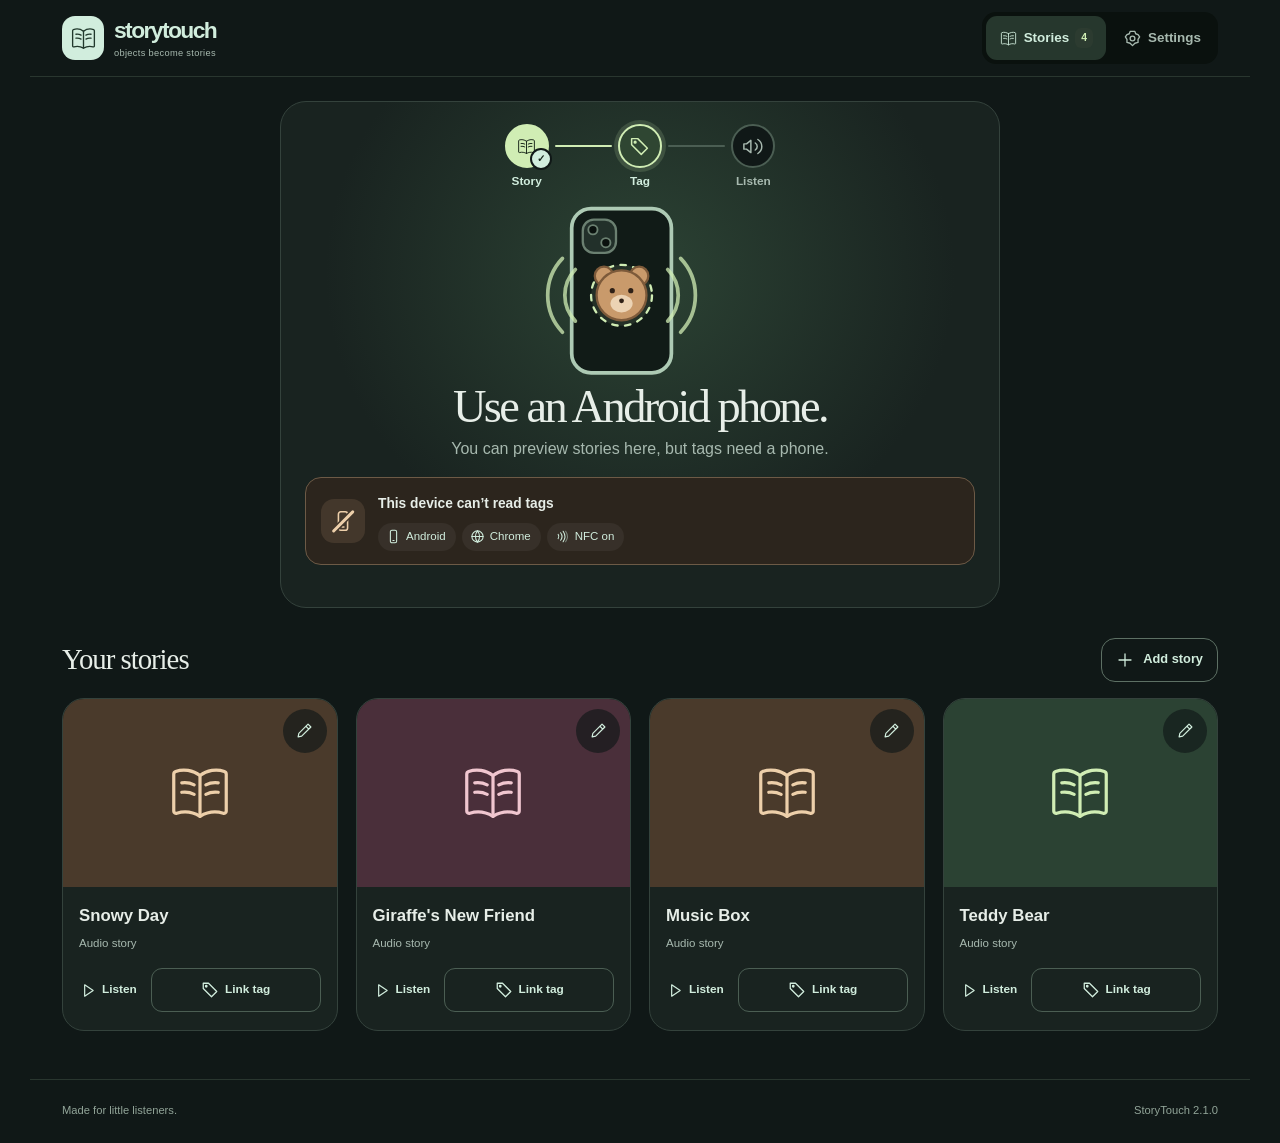
==== commit aa7dbe62: "Release 2.1.0: simplify story and tag setup; verify offline use and upgrades Guide adults through St" ====
--- a/index.html
+++ b/index.html
@@ -1,85 +1,82 @@
-<!doctype html>
-<html lang="en">
-<head>
-  <meta charset="utf-8">
-  <meta name="viewport" content="width=device-width, initial-scale=1, viewport-fit=cover">
-  <meta id="app-theme" name="theme-color" content="#0d1414">
-  <meta name="color-scheme" content="dark">
-  <meta name="mobile-web-app-capable" content="yes">
-  <meta name="apple-mobile-web-app-capable" content="yes">
-  <meta name="apple-mobile-web-app-title" content="StoryTouch">
-  <meta name="apple-mobile-web-app-status-bar-style" content="black-translucent">
-  <meta name="description" content="A familiar voice, one little tap away. Link an object to a story. Tap its NFC tag and listen.">
-  <title>StoryTouch — A little tap. A whole story.</title>
-  <link rel="manifest" href="./manifest.webmanifest">
-  <link rel="icon" type="image/svg+xml" href="./assets/icons/storytouch.svg?v=2.0.1">
-  <link rel="apple-touch-icon" href="./assets/icons/apple-touch-icon.png?v=2.0.1">
-  <link rel="stylesheet" href="./styles.css">
-  <script src="./core.js" defer></script>
-  <script src="./storage.js" defer></script>
-  <script src="./speech.js" defer></script>
-  <script src="./recording.js" defer></script>
-  <script src="./child-mode.js" defer></script>
-  <script src="./pwa.js" defer></script>
-  <script src="./media.js" defer></script>
-  <script src="./app.js" defer></script>
-</head>
-<body>
-<a class="skip-link" href="#main">Skip to stories</a>
-<header class="site-header"><a class="brand" href="./" aria-label="StoryTouch home"><span class="brand-mark"><svg class="icon" viewBox="0 0 48 48" fill="none" stroke="currentColor" stroke-width="2.2" stroke-linecap="round" stroke-linejoin="round" aria-hidden="true" focusable="false"><path d="M24 12 C19.2 8.3 12.7 7.4 7.3 9.2 C6.5 9.5 6 10.2 6 11.1 V36.5 C6 37.5 7.1 38.2 8.1 37.9 C13.6 36.2 19.5 37.3 24 40 C28.5 37.3 34.4 36.2 39.9 37.9 C40.9 38.2 42 37.5 42 36.5 V11.1 C42 10.2 41.5 9.5 40.7 9.2 C35.3 7.4 28.8 8.3 24 12 Z"/><path d="M24 12 V40"/><path d="M11.5 17 C14.5 16.6 17.7 17.2 20 18.4 M11.5 23.5 C14.5 23.1 17.7 23.7 20 24.9 M28 18.4 C30.3 17.2 33.5 16.6 36.5 17 M28 24.9 C30.3 23.7 33.5 23.1 36.5 23.5"/></svg></span><span>storytouch<span class="brand-sub">objects become stories</span></span></a><div class="header-actions"><button id="child-settings-shortcut" class="icon-button" aria-label="Settings"><svg class="icon" viewBox="0 0 24 24" fill="none" stroke="currentColor" stroke-width="1.7" stroke-linecap="round" stroke-linejoin="round" aria-hidden="true" focusable="false"><path d="m9 3-1 3-3 1-2 3 2 3v4l4 1 3 3 3-3 4-1v-4l2-3-2-3-3-1-1-3Z"/><circle cx="12" cy="12" r="3"/></svg></button><button id="mode-button" class="button dark" disabled aria-busy="true">Loading stories</button></div></header>
-<main id="main" tabindex="-1"><div id="parent-view">
-<section id="app-update" class="update-banner" hidden><div><strong>Update ready</strong><p id="update-feedback" class="small" role="status"></p></div><button id="update-now" class="button dark">Update app</button></section>
-<nav class="tabs" role="tablist" aria-label="Adult workspace"><button id="tab-library" role="tab" aria-selected="true" aria-controls="panel-library" data-tab="library">Stories <span id="library-count" class="count">0</span></button><button id="tab-setup" role="tab" aria-selected="false" aria-controls="panel-setup" data-tab="setup" tabindex="-1">Settings</button></nav>
-<section id="panel-library" role="tabpanel" aria-labelledby="tab-library">
-<div class="library-intro"><div><p class="eyebrow">A LITTLE TAP. A FAMILIAR VOICE.</p><h1>Stories to <em>hold.</em></h1></div><button id="library-add" class="button dark"><svg class="icon" viewBox="0 0 24 24" fill="none" stroke="currentColor" stroke-width="1.7" stroke-linecap="round" stroke-linejoin="round" aria-hidden="true" focusable="false"><path d="M12 4v16M4 12h16"/></svg> Add story</button></div>
-<div class="journey" aria-label="Add a story, link an object, start listening"><button id="step-add"><span class="journey-icon"><svg class="icon" viewBox="0 0 48 48" fill="none" stroke="currentColor" stroke-width="2.2" stroke-linecap="round" stroke-linejoin="round" aria-hidden="true" focusable="false"><path d="M24 12 C19.2 8.3 12.7 7.4 7.3 9.2 C6.5 9.5 6 10.2 6 11.1 V36.5 C6 37.5 7.1 38.2 8.1 37.9 C13.6 36.2 19.5 37.3 24 40 C28.5 37.3 34.4 36.2 39.9 37.9 C40.9 38.2 42 37.5 42 36.5 V11.1 C42 10.2 41.5 9.5 40.7 9.2 C35.3 7.4 28.8 8.3 24 12 Z"/><path d="M24 12 V40"/><path d="M11.5 17 C14.5 16.6 17.7 17.2 20 18.4 M11.5 23.5 C14.5 23.1 17.7 23.7 20 24.9 M28 18.4 C30.3 17.2 33.5 16.6 36.5 17 M28 24.9 C30.3 23.7 33.5 23.1 36.5 23.5"/></svg></span><span><small>01</small><strong>Add a story</strong></span></button><span class="journey-arrow"><svg class="icon" viewBox="0 0 24 24" fill="none" stroke="currentColor" stroke-width="1.7" stroke-linecap="round" stroke-linejoin="round" aria-hidden="true" focusable="false"><path d="m9 5 7 7-7 7M3 12h13"/></svg></span><button id="step-link"><span class="journey-icon lilac"><svg class="icon" viewBox="0 0 24 24" fill="none" stroke="currentColor" stroke-width="1.7" stroke-linecap="round" stroke-linejoin="round" aria-hidden="true" focusable="false"><path d="M3 3h7l11 11-7 7L3 10Z"/><circle cx="7" cy="7" r="1"/></svg></span><span><small>02</small><strong>Link an object</strong></span></button><span class="journey-arrow"><svg class="icon" viewBox="0 0 24 24" fill="none" stroke="currentColor" stroke-width="1.7" stroke-linecap="round" stroke-linejoin="round" aria-hidden="true" focusable="false"><path d="m9 5 7 7-7 7M3 12h13"/></svg></span><div><span class="journey-icon peach"><svg class="icon" viewBox="0 0 24 24" fill="none" stroke="currentColor" stroke-width="1.7" stroke-linecap="round" stroke-linejoin="round" aria-hidden="true" focusable="false"><path d="m4 9 5-4v14l-5-4H1V9ZM14 8c3 2 3 6 0 8M17 4c6 4 6 12 0 16"/></svg></span><span><small>03</small><strong>Tap &amp; listen</strong></span></div></div>
-<div class="shelf-heading"><h2>Your stories</h2><span class="quiet small">Ready for an object</span></div>
-<div id="story-grid" class="story-grid" aria-label="Stories"></div><p id="empty-library" class="empty-library" hidden>Add your first recording, song, or story.</p><p id="example-state" class="small quiet" role="status"></p>
-</section>
-<section id="panel-add" hidden aria-labelledby="add-heading"><div class="page-heading"><button id="add-back" class="text-button">Back to stories</button><p class="eyebrow">STEP 1 OF 2</p><h1 id="add-heading" tabindex="-1">Add a story.</h1></div><form id="story-form" class="surface form-grid">
-          <div class="source-picker full" role="group" aria-label="Choose how to add a story">
-            <button type="button" id="source-write" class="source-choice" data-source="write" aria-pressed="true"><span aria-hidden="true">Aa</span><strong>Write</strong><small>Read aloud by a device voice</small></button>
-            <button type="button" id="source-record" class="source-choice" data-source="record" aria-pressed="false"><span aria-hidden="true">◉</span><strong>Record</strong><small>Use your microphone</small></button>
-            <button type="button" id="source-import" class="source-choice" data-source="import" aria-pressed="false"><span aria-hidden="true">♫</span><strong>Upload</strong><small>Choose an audio file</small></button>
-          </div>
-          <div class="full"><label for="story-title">Story name</label><input id="story-title" name="title" maxlength="100" required placeholder="e.g. Music time" autocomplete="off"></div>
-          <input id="story-symbol" name="symbol" type="hidden" value="book">
-          <div id="source-panel-write" class="full source-panel" hidden><label for="story-written">Your story</label><textarea id="story-written" rows="7" maxlength="20000" placeholder="Once upon a time…"></textarea><div class="voice-row"><div><label for="tts-voice">Reading voice</label><select id="tts-voice"><option value="">Device default</option></select></div><div><label for="tts-rate">Reading pace</label><select id="tts-rate"><option value="0.75">Slow</option><option value="0.9" selected>Gentle</option><option value="1">Natural</option><option value="1.25">Brisk</option></select></div></div><div class="button-row"><button id="tts-preview" type="button" class="button outline">▶ Listen to a preview</button><button id="tts-preview-stop" type="button" class="text-button">Stop preview</button></div><p id="tts-preview-state" class="small quiet" role="status">Uses your device’s text-to-speech. Offline voices vary.</p></div>
-          <div id="source-panel-record" class="full source-panel">
-            <div class="capture-visual" aria-hidden="true"><span class="mic-symbol">◉</span><span id="record-elapsed" hidden>0:00</span></div>
-            
-            <details class="record-options"><summary>Recording options</summary><label class="check-label"><input id="record-noise-reduction" type="checkbox" aria-describedby="record-noise-help"> Reduce background noise</label>
-            <p id="record-noise-help" class="small quiet">Leave off for music and natural sounds. Try turning it on for speech in a noisy room.</p></details>
-            <div id="record-level-wrap" class="record-level-wrap" hidden><label for="record-level">Microphone level</label><meter id="record-level" min="0" max="1" value="0" aria-hidden="true"></meter><p id="record-level-state" class="small" role="status">Listening. Use your comfortable speaking voice.</p></div>
-            <button id="record-start" type="button" class="button dark">● Start recording</button><button id="record-stop" type="button" class="button danger" hidden>■ Stop recording</button><p id="record-state" class="small" role="status">Allow the microphone when asked. Up to 30 minutes.</p>
-          </div>
-          <div id="source-panel-import" class="full source-panel import-panel" hidden><span class="import-icon" aria-hidden="true">♫</span><label for="audio-file">Choose an MP3 or other audio file</label><input id="audio-file" type="file" accept="audio/*,.mp3,.m4a,.wav,.ogg,.webm,.aac,.flac"><p class="small quiet">MP3, WAV, M4A, OGG or WebM · up to 100 MB</p></div>
-          <div id="audio-draft-section" class="full" hidden><p id="file-state" class="small quiet">No audio selected.</p><div id="preview-wrap" hidden><label for="audio-preview">Listen before saving</label><audio id="audio-preview" controls preload="metadata"></audio><button id="discard-audio" type="button" class="text-button">Discard this audio</button></div></div>
-          <details class="full optional-details"><summary>Add words or a picture</summary><label for="story-image">Picture <span class="optional">(optional)</span></label><input id="story-image" type="file" accept="image/jpeg,image/png,image/webp,image/gif,image/avif"><div class="image-preview"><img id="story-image-preview" alt="Story picture preview" hidden><button id="story-image-clear" type="button" class="text-button" hidden>Remove picture</button></div><div id="transcript-section" class="full" hidden><label for="story-transcript">Story text or notes <span class="optional">(optional)</span></label><textarea id="story-transcript" rows="3" maxlength="20000" placeholder="A text alternative for your audio."></textarea></div></details>
-          <div class="full form-actions"><button id="story-save" class="button dark" type="submit">Save &amp; link <span aria-hidden="true">→</span></button><p id="draft-state" class="quiet small" role="status">Changes are saved on this device.</p><button id="clear-story-draft" type="button" class="text-button">Discard draft</button></div>
-        </form></section>
-<section id="panel-link" hidden aria-labelledby="link-heading"><div class="page-heading"><button id="link-back" class="text-button">Back to stories</button><p class="eyebrow">STEP 2 OF 2</p><h1 id="link-heading" tabindex="-1">Give it an object.</h1></div><section class="surface tag-wizard">
-<ol class="wizard-steps" aria-label="Linking progress"><li id="wizard-step-1"><svg class="icon" viewBox="0 0 48 48" fill="none" stroke="currentColor" stroke-width="2.2" stroke-linecap="round" stroke-linejoin="round" aria-hidden="true" focusable="false"><path d="M24 12 C19.2 8.3 12.7 7.4 7.3 9.2 C6.5 9.5 6 10.2 6 11.1 V36.5 C6 37.5 7.1 38.2 8.1 37.9 C13.6 36.2 19.5 37.3 24 40 C28.5 37.3 34.4 36.2 39.9 37.9 C40.9 38.2 42 37.5 42 36.5 V11.1 C42 10.2 41.5 9.5 40.7 9.2 C35.3 7.4 28.8 8.3 24 12 Z"/><path d="M24 12 V40"/><path d="M11.5 17 C14.5 16.6 17.7 17.2 20 18.4 M11.5 23.5 C14.5 23.1 17.7 23.7 20 24.9 M28 18.4 C30.3 17.2 33.5 16.6 36.5 17 M28 24.9 C30.3 23.7 33.5 23.1 36.5 23.5"/></svg> Story</li><li id="wizard-step-2"><svg class="icon" viewBox="0 0 24 24" fill="none" stroke="currentColor" stroke-width="1.7" stroke-linecap="round" stroke-linejoin="round" aria-hidden="true" focusable="false"><path d="M3 3h7l11 11-7 7L3 10Z"/><circle cx="7" cy="7" r="1"/></svg> Tag</li><li id="wizard-step-3"><svg class="icon" viewBox="0 0 24 24" fill="none" stroke="currentColor" stroke-width="1.7" stroke-linecap="round" stroke-linejoin="round" aria-hidden="true" focusable="false"><path d="m5 12 5 5L20 7"/></svg> Ready</li></ol>
-<div id="link-active"><label for="link-story">Story</label><select id="link-story"></select><div id="link-preview" class="link-preview"></div>
-<div id="tag-visual" class="tag-visual" aria-hidden="true"><div class="nfc-phone"><svg class="icon" viewBox="0 0 48 48" fill="none" stroke="currentColor" stroke-width="2.2" stroke-linecap="round" stroke-linejoin="round" aria-hidden="true" focusable="false"><path d="M24 12 C19.2 8.3 12.7 7.4 7.3 9.2 C6.5 9.5 6 10.2 6 11.1 V36.5 C6 37.5 7.1 38.2 8.1 37.9 C13.6 36.2 19.5 37.3 24 40 C28.5 37.3 34.4 36.2 39.9 37.9 C40.9 38.2 42 37.5 42 36.5 V11.1 C42 10.2 41.5 9.5 40.7 9.2 C35.3 7.4 28.8 8.3 24 12 Z"/><path d="M24 12 V40"/><path d="M11.5 17 C14.5 16.6 17.7 17.2 20 18.4 M11.5 23.5 C14.5 23.1 17.7 23.7 20 24.9 M28 18.4 C30.3 17.2 33.5 16.6 36.5 17 M28 24.9 C30.3 23.7 33.5 23.1 36.5 23.5"/></svg></div><div class="nfc-waves">)))</div><div class="nfc-card"><svg class="icon" viewBox="0 0 24 24" fill="none" stroke="currentColor" stroke-width="1.7" stroke-linecap="round" stroke-linejoin="round" aria-hidden="true" focusable="false"><path d="M3 3h7l11 11-7 7L3 10Z"/><circle cx="7" cy="7" r="1"/></svg></div></div>
-<h2 id="wizard-instruction">Tap a tag to your phone.</h2><p id="link-scan-state" class="quiet" role="status">Stick a tag to a toy, card, or braille symbol.</p><div class="button-row"><button id="read-link" class="button dark"><svg class="icon" viewBox="0 0 24 24" fill="none" stroke="currentColor" stroke-width="1.7" stroke-linecap="round" stroke-linejoin="round" aria-hidden="true" focusable="false"><path d="M3 3h7l11 11-7 7L3 10Z"/><circle cx="7" cy="7" r="1"/></svg> Read tag</button><button id="cancel-link-scan" class="button outline" hidden>Cancel</button></div><p id="nfc-support" class="small quiet"></p></div>
-<div id="link-complete" class="link-complete" hidden><span class="success-mark"><svg class="icon" viewBox="0 0 24 24" fill="none" stroke="currentColor" stroke-width="1.7" stroke-linecap="round" stroke-linejoin="round" aria-hidden="true" focusable="false"><path d="m5 12 5 5L20 7"/></svg></span><h2>Object connected.</h2><p id="linked-story-display"></p><div class="button-row"><button id="link-done" class="button dark">Done</button><button id="test-linked-tag" class="button outline">Test tag</button></div></div>
-<details class="advanced-tags"><summary>Other ways to link</summary><form id="link-form"><label for="tag-code">Tag code</label><div class="input-row"><input id="tag-code" maxlength="48" pattern="[A-Za-z0-9-]{1,48}" placeholder="MUSIC-TIME" required aria-describedby="code-help"><button class="button outline" type="submit">Save code</button></div><p id="code-help" class="small quiet">For tags written with another NFC app.</p></form></details></section></section>
-<section id="panel-setup" role="tabpanel" aria-labelledby="tab-setup" hidden><div class="page-heading"><p class="eyebrow">MAKE IT YOURS</p><h1 id="child-settings-heading" tabindex="-1">A quieter kind<br>of screen.</h1></div>
-<section id="child-settings" class="settings-section"><h2>While they listen</h2><fieldset class="child-screen-options"><legend class="visually-hidden">Child screen</legend>
-<label class="screen-choice"><input type="radio" name="child-screen" id="child-screen-black" value="black" checked><span class="screen-choice-body"><span class="phone-preview black-preview"><span class="preview-stop" aria-hidden="true"></span><span class="preview-grip" aria-hidden="true">Parents</span></span><strong>Dark screen</strong><small>Only the object matters.</small></span></label>
-<label class="screen-choice"><input type="radio" name="child-screen" id="child-screen-now" value="now-playing"><span class="screen-choice-body"><span class="phone-preview playing-preview"><svg class="icon" viewBox="0 0 48 48" fill="none" stroke="currentColor" stroke-width="2.2" stroke-linecap="round" stroke-linejoin="round" aria-hidden="true" focusable="false"><path d="M24 12 C19.2 8.3 12.7 7.4 7.3 9.2 C6.5 9.5 6 10.2 6 11.1 V36.5 C6 37.5 7.1 38.2 8.1 37.9 C13.6 36.2 19.5 37.3 24 40 C28.5 37.3 34.4 36.2 39.9 37.9 C40.9 38.2 42 37.5 42 36.5 V11.1 C42 10.2 41.5 9.5 40.7 9.2 C35.3 7.4 28.8 8.3 24 12 Z"/><path d="M24 12 V40"/><path d="M11.5 17 C14.5 16.6 17.7 17.2 20 18.4 M11.5 23.5 C14.5 23.1 17.7 23.7 20 24.9 M28 18.4 C30.3 17.2 33.5 16.6 36.5 17 M28 24.9 C30.3 23.7 33.5 23.1 36.5 23.5"/></svg><span class="preview-title"></span><span class="preview-controls"><svg class="icon" viewBox="0 0 24 24" fill="none" stroke="currentColor" stroke-width="1.7" stroke-linecap="round" stroke-linejoin="round" aria-hidden="true" focusable="false"><path d="m8 4 12 8-12 8Z"/></svg></span><span class="preview-grip" aria-hidden="true">Parents</span></span><strong>Now playing</strong><small>Picture, words &amp; controls.</small></span></label></fieldset>
-<label class="setting-switch"><span><strong>Red Stop button</strong><small>On the dark screen</small></span><input id="child-show-stop" type="checkbox"><span class="switch-track" aria-hidden="true"></span></label>
-<div class="parent-handle-settings"><div class="setting-title"><span class="mini-handle" aria-hidden="true">Parents</span><div><h2>Parent exit</h2><p class="quiet small">At the bottom of the screen</p></div></div><fieldset class="segmented"><legend class="visually-hidden">How to open parent controls</legend><label><input type="radio" id="exit-method-hold" name="exit-method" value="hold" checked><span>Hold</span></label><label><input type="radio" id="exit-method-taps" name="exit-method" value="taps"><span>Tap in a row</span></label></fieldset><div id="exit-hold-setting"><label for="exit-hold-seconds">Hold for</label><select id="exit-hold-seconds"><option value="2">2 seconds</option><option value="3" selected>3 seconds</option><option value="4">4 seconds</option><option value="5">5 seconds</option></select></div><div id="exit-tap-setting" hidden><label for="exit-tap-count">Tap</label><select id="exit-tap-count"><option value="3">3 times</option><option value="4" selected>4 times</option><option value="5">5 times</option></select></div><p id="child-settings-saved" class="small quiet" role="status">Saved on this phone</p></div>
-<details class="settings-fold"><summary>Listening preferences</summary><label class="check-label"><input id="child-touch-pause" type="checkbox" checked> Touch screen to pause</label><label class="check-label"><input id="child-tap-pause" type="checkbox"> Tap the same tag to pause</label><label class="check-label"><input id="child-keep-awake" type="checkbox" checked> Keep screen awake</label><p id="wake-lock-state" class="small quiet" role="status">Tags need an awake, unlocked phone.</p><label class="check-label"><input id="feedback-sounds" type="checkbox" checked> Gentle feedback sounds</label><p id="fullscreen-state" class="small quiet" role="status">Full screen is requested when listening starts.</p></details>
-<details class="settings-fold"><summary>Stories &amp; backups</summary><div class="button-row"><button id="backup-export" class="button outline">Export backup</button><button id="backup-import" class="button outline">Restore backup</button><input id="backup-file" type="file" accept=".json,.storytouch.json,application/json" hidden></div><p class="small quiet">Your stories stay on this phone. Keep a backup.</p><button id="example-folder-add" class="text-button">Import audio folder</button><input id="example-folder" type="file" webkitdirectory multiple accept="audio/*" hidden><button id="examples-reset" class="text-button">Restore starter stories</button><button id="persist-storage" class="text-button">Keep local storage</button><p id="storage-state" class="small quiet"></p></details>
-<details class="settings-fold"><summary>Linked objects</summary><div id="linked-tags"></div></details>
-<details class="settings-fold"><summary>Install &amp; offline</summary><span id="offline-badge" class="status-pill">Checking offline setup</span><p id="install-state" class="small quiet"></p><button id="install-app" class="button outline">Install app</button><p id="install-help" class="small quiet"></p><p id="offline-detail" class="small" role="status"></p><p id="pwa-message" class="small quiet" role="status"></p><div class="button-row"><button id="offline-check" class="button outline">Check offline files</button><button id="check-updates" class="button outline">Check for updates</button></div></details>
-<details class="settings-fold"><summary>Phone setup</summary><p class="small quiet">NFC needs an Android phone with Chrome, NFC switched on, and the phone unlocked. A PWA cannot block Home or app switching.</p><p class="small"><a href="https://support.google.com/android/answer/9455138?hl=en" target="_blank" rel="noopener">Android app pinning</a> <span aria-hidden="true">/</span> <a href="https://support.apple.com/111795" target="_blank" rel="noopener">iPhone Guided Access</a></p><a href="./README.html" class="text-button">Full guide</a></details>
-</section></section></div>
-<section id="child-view" class="child-view" hidden aria-label="Listening for story tags">
-<p id="child-status" class="child-status" role="status">Tap its tag.</p><div id="child-content"><div id="child-idle" class="child-idle"><span class="listening-orbit"><svg class="icon" viewBox="0 0 24 24" fill="none" stroke="currentColor" stroke-width="1.7" stroke-linecap="round" stroke-linejoin="round" aria-hidden="true" focusable="false"><path d="M3 3h7l11 11-7 7L3 10Z"/><circle cx="7" cy="7" r="1"/></svg></span><h1 id="child-heading" tabindex="-1">Ready for an object.</h1></div><article id="child-now-playing" class="child-now-playing" hidden><div id="child-art" class="child-art" aria-hidden="true"></div><p class="eyebrow">NOW PLAYING</p><h1 id="child-story-title" aria-live="polite"></h1><p id="child-story-text" class="child-story-text" hidden></p></article></div>
-<button id="child-stop-audio" class="child-stop" aria-label="Stop story" hidden><span class="stop-symbol" aria-hidden="true"></span><span class="stop-label" aria-hidden="true">Stop</span></button>
-<button id="child-exit" class="child-exit" aria-label="Parent controls. Hold for 3 seconds." aria-describedby="child-exit-help"><span class="parent-exit-label">Parents</span></button><p id="child-exit-help" class="visually-hidden">Hold for 3 seconds.</p><p id="child-exit-status" class="visually-hidden" role="status"></p>
-</section><p id="app-status" class="app-status" role="status" aria-live="polite"></p><p id="app-error" class="app-error" role="alert" hidden></p></main>
-<section id="player" class="player" aria-label="Story player" hidden><button id="player-drawer-toggle" type="button" class="player-drawer-toggle" aria-expanded="true" aria-controls="player-drawer-body">Hide player controls</button><div id="player-drawer-body" class="player-drawer-body"><div class="player-info"><span id="player-picture" class="player-picture" aria-hidden="true"></span><div><strong id="player-title"></strong><span id="player-state" class="small">Ready to listen</span></div></div><div class="player-controls"><button id="player-toggle" class="button dark" aria-label="Play story">Play</button><button id="player-restart" class="button outline">Restart</button><button id="player-stop" class="button outline">Stop</button></div><div class="player-progress"><label for="player-seek" class="visually-hidden">Story position</label><input id="player-seek" type="range" min="0" max="100" value="0" step="0.1"><span id="player-time" class="small">0:00 / 0:00</span><label for="player-speed" class="visually-hidden">Playback speed</label><select id="player-speed" aria-label="Playback speed"><option value="0.75">0.75×</option><option value="0.9">0.9×</option><option value="1" selected>1× speed</option><option value="1.25">1.25×</option><option value="1.5">1.5×</option></select></div><details id="player-text" hidden><summary>Story text</summary><p id="player-transcript"></p></details><audio id="story-audio" preload="metadata"></audio></div></section><footer><span>Made for little listeners.</span><span>StoryTouch <span id="version-label">2.0.2</span></span></footer><dialog id="edit-dialog" aria-labelledby="edit-heading"><form id="edit-form"><h2 id="edit-heading">Edit story</h2><label for="edit-title">Story name</label><input id="edit-title" maxlength="100" required><input id="edit-symbol" type="hidden" value="book"><div id="edit-written-controls" hidden><label for="edit-voice">Reading voice</label><select id="edit-voice"><option value="">Device default</option></select><label for="edit-rate">Reading pace</label><select id="edit-rate"><option value="0.75">Slow</option><option value="0.9">Gentle</option><option value="1">Natural</option><option value="1.25">Brisk</option></select></div><label id="edit-text-label" for="edit-transcript">Story text or notes</label><textarea id="edit-transcript" rows="4" maxlength="20000"></textarea><details class="optional-details"><summary>Story picture</summary><input id="edit-image" type="file" accept="image/jpeg,image/png,image/webp,image/gif,image/avif" aria-label="Choose story picture"><img id="edit-image-preview" alt="Story picture preview" hidden><button id="edit-image-clear" type="button" class="text-button">Remove picture</button></details><div class="button-row"><button type="submit" class="button dark">Save details</button><button id="edit-link" type="button" class="button outline">Link a tag</button><button id="edit-cancel" type="button" class="button outline">Cancel</button></div><div class="dialog-bottom"><button id="download-audio" class="text-button" type="button">Download audio</button><button id="delete-story" class="text-button danger-text" type="button">Delete story</button></div></form></dialog><dialog id="confirm-dialog" aria-labelledby="confirm-heading"><h2 id="confirm-heading">Please confirm</h2><p id="confirm-message"></p><div class="button-row"><button id="confirm-yes" class="button dark">Continue</button><button id="confirm-no" class="button outline">Cancel</button></div></dialog><noscript><p>Enable JavaScript to use StoryTouch.</p></noscript></body></html>
+<!doctype html>
+<html lang="en">
+<head>
+  <meta charset="utf-8">
+  <meta name="viewport" content="width=device-width, initial-scale=1, viewport-fit=cover">
+  <meta id="app-theme" name="theme-color" content="#101817">
+  <meta name="color-scheme" content="dark">
+  <meta name="mobile-web-app-capable" content="yes">
+  <meta name="apple-mobile-web-app-capable" content="yes">
+  <meta name="apple-mobile-web-app-title" content="StoryTouch">
+  <meta name="apple-mobile-web-app-status-bar-style" content="black-translucent">
+  <meta name="description" content="A familiar voice, one little tap away. Link an object to a story. Tap its NFC tag and listen.">
+  <title>StoryTouch — A little tap. A whole story.</title>
+  <link rel="manifest" href="./manifest.webmanifest">
+  <link rel="icon" type="image/svg+xml" href="./assets/icons/storytouch.svg?v=2.0.1">
+  <link rel="apple-touch-icon" href="./assets/icons/apple-touch-icon.png?v=2.0.1">
+  <link rel="stylesheet" href="./styles.css">
+  <script src="./core.js" defer></script>
+  <script src="./storage.js" defer></script>
+  <script src="./speech.js" defer></script>
+  <script src="./recording.js" defer></script>
+  <script src="./child-mode.js" defer></script>
+  <script src="./pwa.js" defer></script>
+  <script src="./media.js" defer></script>
+  <script src="./app.js" defer></script>
+</head>
+<body>
+<a class="skip-link" href="#main">Skip to stories</a>
+<header class="site-header"><a class="brand" href="./" aria-label="StoryTouch home"><span class="brand-mark"><svg class="icon" viewBox="0 0 48 48" fill="none" stroke="currentColor" stroke-width="2.2" stroke-linecap="round" stroke-linejoin="round" aria-hidden="true" focusable="false"><path d="M24 12 C19.2 8.3 12.7 7.4 7.3 9.2 C6.5 9.5 6 10.2 6 11.1 V36.5 C6 37.5 7.1 38.2 8.1 37.9 C13.6 36.2 19.5 37.3 24 40 C28.5 37.3 34.4 36.2 39.9 37.9 C40.9 38.2 42 37.5 42 36.5 V11.1 C42 10.2 41.5 9.5 40.7 9.2 C35.3 7.4 28.8 8.3 24 12 Z"/><path d="M24 12 V40"/><path d="M11.5 17 C14.5 16.6 17.7 17.2 20 18.4 M11.5 23.5 C14.5 23.1 17.7 23.7 20 24.9 M28 18.4 C30.3 17.2 33.5 16.6 36.5 17 M28 24.9 C30.3 23.7 33.5 23.1 36.5 23.5"/></svg></span><span>storytouch<span class="brand-sub">objects become stories</span></span></a><nav class="tabs" role="tablist" aria-label="Adult workspace"><button id="tab-library" role="tab" aria-selected="true" aria-controls="panel-library" data-tab="library"><svg class="icon" viewBox="0 0 48 48" fill="none" stroke="currentColor" stroke-width="2.2" stroke-linecap="round" stroke-linejoin="round" aria-hidden="true" focusable="false"><path d="M24 12 C19.2 8.3 12.7 7.4 7.3 9.2 C6.5 9.5 6 10.2 6 11.1 V36.5 C6 37.5 7.1 38.2 8.1 37.9 C13.6 36.2 19.5 37.3 24 40 C28.5 37.3 34.4 36.2 39.9 37.9 C40.9 38.2 42 37.5 42 36.5 V11.1 C42 10.2 41.5 9.5 40.7 9.2 C35.3 7.4 28.8 8.3 24 12 Z"/><path d="M24 12 V40"/><path d="M11.5 17 C14.5 16.6 17.7 17.2 20 18.4 M11.5 23.5 C14.5 23.1 17.7 23.7 20 24.9 M28 18.4 C30.3 17.2 33.5 16.6 36.5 17 M28 24.9 C30.3 23.7 33.5 23.1 36.5 23.5"/></svg><span>Stories</span> <span id="library-count" class="count">0</span></button><button id="tab-setup" role="tab" aria-selected="false" aria-controls="panel-setup" data-tab="setup" tabindex="-1"><svg class="icon" viewBox="0 0 24 24" fill="none" stroke="currentColor" stroke-width="1.7" stroke-linecap="round" stroke-linejoin="round" aria-hidden="true" focusable="false"><path d="m9 3-1 3-3 1-2 3 2 3v4l4 1 3 3 3-3 4-1v-4l2-3-2-3-3-1-1-3Z"/><circle cx="12" cy="12" r="3"/></svg><span>Settings</span></button></nav></header>
+<main id="main" tabindex="-1"><div id="parent-view">
+<section id="app-update" class="update-banner" hidden><div><strong>Update ready</strong><p id="update-feedback" class="small" role="status"></p></div><button id="update-now" class="button dark">Update app</button></section>
+<section id="panel-library" role="tabpanel" aria-labelledby="tab-library">
+<div class="home-hero"><ol class="flow-steps" aria-label="Setup progress"><li><button id="step-add" type="button" class="flow-item"><span class="flow-dot"><svg class="icon" viewBox="0 0 48 48" fill="none" stroke="currentColor" stroke-width="2.2" stroke-linecap="round" stroke-linejoin="round" aria-hidden="true" focusable="false"><path d="M24 12 C19.2 8.3 12.7 7.4 7.3 9.2 C6.5 9.5 6 10.2 6 11.1 V36.5 C6 37.5 7.1 38.2 8.1 37.9 C13.6 36.2 19.5 37.3 24 40 C28.5 37.3 34.4 36.2 39.9 37.9 C40.9 38.2 42 37.5 42 36.5 V11.1 C42 10.2 41.5 9.5 40.7 9.2 C35.3 7.4 28.8 8.3 24 12 Z"/><path d="M24 12 V40"/><path d="M11.5 17 C14.5 16.6 17.7 17.2 20 18.4 M11.5 23.5 C14.5 23.1 17.7 23.7 20 24.9 M28 18.4 C30.3 17.2 33.5 16.6 36.5 17 M28 24.9 C30.3 23.7 33.5 23.1 36.5 23.5"/></svg></span><span class="flow-label">Story</span></button></li><li><button id="step-link" type="button" class="flow-item"><span class="flow-dot"><svg class="icon" viewBox="0 0 24 24" fill="none" stroke="currentColor" stroke-width="1.7" stroke-linecap="round" stroke-linejoin="round" aria-hidden="true" focusable="false"><path d="M3 3h7l11 11-7 7L3 10Z"/><circle cx="7" cy="7" r="1"/></svg></span><span class="flow-label">Tag</span></button></li><li><button id="step-listen" type="button" class="flow-item"><span class="flow-dot"><svg class="icon" viewBox="0 0 24 24" fill="none" stroke="currentColor" stroke-width="1.7" stroke-linecap="round" stroke-linejoin="round" aria-hidden="true" focusable="false"><path d="m4 9 5-4v14l-5-4H1V9ZM14 8c3 2 3 6 0 8M17 4c6 4 6 12 0 16"/></svg></span><span class="flow-label">Listen</span></button></li></ol><div class="tap-art" data-art="tap" aria-hidden="true"></div><h1 id="home-title">Stories to <em>hold.</em></h1><p id="home-sub" class="quiet"></p><div id="home-needs" data-art="needs" hidden></div><div class="hero-actions"><button id="next-step" class="button dark big" hidden></button><button id="mode-button" class="button dark big mode-start" disabled aria-busy="true">Loading stories</button></div></div>
+<div id="install-nudge" class="install-nudge" hidden><span class="fold-icon"><svg class="icon" viewBox="0 0 24 24" fill="none" stroke="currentColor" stroke-width="1.7" stroke-linecap="round" stroke-linejoin="round" aria-hidden="true" focusable="false"><path d="M12 4v11M7.500 10.500 12 15l4.500-4.500M4 20h16"/></svg></span><span><strong>Add to home screen</strong><small>Opens full screen, works offline.</small></span><button id="install-nudge-button" class="button outline">Install</button></div>
+<div class="shelf-heading"><h2>Your stories</h2><button id="library-add" class="button outline"><svg class="icon" viewBox="0 0 24 24" fill="none" stroke="currentColor" stroke-width="1.7" stroke-linecap="round" stroke-linejoin="round" aria-hidden="true" focusable="false"><path d="M12 4v16M4 12h16"/></svg> Add story</button></div>
+<div id="story-grid" class="story-grid" aria-label="Stories"></div><p id="empty-library" class="empty-library" hidden>Add your first recording, song, or story.</p><p id="example-state" class="small quiet" role="status"></p>
+</section>
+<section id="panel-add" hidden aria-labelledby="add-heading"><div class="page-heading"><button id="add-back" class="back-button"><svg class="icon" viewBox="0 0 24 24" fill="none" stroke="currentColor" stroke-width="1.7" stroke-linecap="round" stroke-linejoin="round" aria-hidden="true" focusable="false"><path d="m14 5-7 7 7 7"/></svg> Stories</button><ol class="flow-steps" aria-label="Setup progress"><li class="is-current"><span class="flow-item"><span class="flow-dot"><svg class="icon" viewBox="0 0 48 48" fill="none" stroke="currentColor" stroke-width="2.2" stroke-linecap="round" stroke-linejoin="round" aria-hidden="true" focusable="false"><path d="M24 12 C19.2 8.3 12.7 7.4 7.3 9.2 C6.5 9.5 6 10.2 6 11.1 V36.5 C6 37.5 7.1 38.2 8.1 37.9 C13.6 36.2 19.5 37.3 24 40 C28.5 37.3 34.4 36.2 39.9 37.9 C40.9 38.2 42 37.5 42 36.5 V11.1 C42 10.2 41.5 9.5 40.7 9.2 C35.3 7.4 28.8 8.3 24 12 Z"/><path d="M24 12 V40"/><path d="M11.5 17 C14.5 16.6 17.7 17.2 20 18.4 M11.5 23.5 C14.5 23.1 17.7 23.7 20 24.9 M28 18.4 C30.3 17.2 33.5 16.6 36.5 17 M28 24.9 C30.3 23.7 33.5 23.1 36.5 23.5"/></svg></span><span class="flow-label">Story</span></span></li><li><span class="flow-item"><span class="flow-dot"><svg class="icon" viewBox="0 0 24 24" fill="none" stroke="currentColor" stroke-width="1.7" stroke-linecap="round" stroke-linejoin="round" aria-hidden="true" focusable="false"><path d="M3 3h7l11 11-7 7L3 10Z"/><circle cx="7" cy="7" r="1"/></svg></span><span class="flow-label">Tag</span></span></li><li><span class="flow-item"><span class="flow-dot"><svg class="icon" viewBox="0 0 24 24" fill="none" stroke="currentColor" stroke-width="1.7" stroke-linecap="round" stroke-linejoin="round" aria-hidden="true" focusable="false"><path d="m4 9 5-4v14l-5-4H1V9ZM14 8c3 2 3 6 0 8M17 4c6 4 6 12 0 16"/></svg></span><span class="flow-label">Listen</span></span></li></ol><h1 id="add-heading" tabindex="-1">Add a story.</h1></div><form id="story-form" class="surface form-grid">
+          <div class="source-picker full" role="group" aria-label="Choose how to add a story">
+            <button type="button" id="source-write" class="source-choice" data-source="write" aria-pressed="false"><span aria-hidden="true"><svg class="icon" viewBox="0 0 24 24" fill="none" stroke="currentColor" stroke-width="1.7" stroke-linecap="round" stroke-linejoin="round" aria-hidden="true" focusable="false"><path d="m4 16-1 5 5-1L21 7l-4-4ZM14 6l4 4"/></svg></span><strong>Write</strong></button>
+            <button type="button" id="source-record" class="source-choice" data-source="record" aria-pressed="true"><span aria-hidden="true"><svg class="icon" viewBox="0 0 24 24" fill="none" stroke="currentColor" stroke-width="1.7" stroke-linecap="round" stroke-linejoin="round" aria-hidden="true" focusable="false"><rect x="9" y="3" width="6" height="11" rx="3"/><path d="M5 11a7 7 0 0 0 14 0M12 18v3M9 21h6"/></svg></span><strong>Record</strong></button>
+            <button type="button" id="source-import" class="source-choice" data-source="import" aria-pressed="false"><span aria-hidden="true"><svg class="icon" viewBox="0 0 24 24" fill="none" stroke="currentColor" stroke-width="1.7" stroke-linecap="round" stroke-linejoin="round" aria-hidden="true" focusable="false"><path d="M12 16V5M7.5 9.5 12 5l4.5 4.5M4 15v3a2 2 0 0 0 2 2h12a2 2 0 0 0 2-2v-3"/></svg></span><strong>Upload</strong></button>
+          </div>
+          <div id="source-panel-write" class="full source-panel" hidden><label for="story-written">Your story</label><textarea id="story-written" rows="7" maxlength="20000" placeholder="Once upon a time…"></textarea><div class="voice-row"><div><label for="tts-voice">Reading voice</label><select id="tts-voice"><option value="">Device default</option></select></div><div><label for="tts-rate">Reading pace</label><select id="tts-rate"><option value="0.75">Slow</option><option value="0.9" selected>Gentle</option><option value="1">Natural</option><option value="1.25">Brisk</option></select></div></div><div class="button-row"><button id="tts-preview" type="button" class="button outline"><svg class="icon" viewBox="0 0 24 24" fill="none" stroke="currentColor" stroke-width="1.7" stroke-linecap="round" stroke-linejoin="round" aria-hidden="true" focusable="false"><path d="m4 9 5-4v14l-5-4H1V9ZM14 8c3 2 3 6 0 8M17 4c6 4 6 12 0 16"/></svg> Preview voice</button><button id="tts-preview-stop" type="button" class="text-button">Stop</button></div><p id="tts-preview-state" class="small quiet" role="status">Uses your device’s text-to-speech. Offline voices vary.</p></div>
+          <div id="source-panel-record" class="full source-panel">
+            <div class="capture-visual"><button id="record-start" type="button" class="record-button"><span class="record-face"><svg class="icon" viewBox="0 0 24 24" fill="none" stroke="currentColor" stroke-width="1.7" stroke-linecap="round" stroke-linejoin="round" aria-hidden="true" focusable="false"><rect x="9" y="3" width="6" height="11" rx="3"/><path d="M5 11a7 7 0 0 0 14 0M12 18v3M9 21h6"/></svg></span><span id="record-label">Start recording</span></button><button id="record-stop" type="button" class="record-button is-recording" hidden><span class="record-face"><span class="stop-square"></span></span><span>Stop recording</span></button><span id="record-elapsed" hidden>0:00</span></div>
+            <div id="record-level-wrap" class="record-level-wrap" hidden><label for="record-level">Microphone level</label><meter id="record-level" min="0" max="1" value="0" aria-hidden="true"></meter><p id="record-level-state" class="small" role="status">Listening. Use your comfortable speaking voice.</p></div>
+            <p id="record-state" class="small quiet" role="status">Allow the microphone when asked. Up to 30 minutes.</p>
+            <details class="record-options"><summary>Recording options</summary><label class="check-label"><input id="record-noise-reduction" type="checkbox" aria-describedby="record-noise-help"> Reduce background noise</label>
+            <p id="record-noise-help" class="small quiet">Leave off for music and natural sounds. Try turning it on for speech in a noisy room.</p></details>
+          </div>
+          <div id="source-panel-import" class="full source-panel" hidden><input id="audio-file" class="visually-hidden" type="file" accept="audio/*,.mp3,.m4a,.wav,.ogg,.webm,.aac,.flac"><label for="audio-file" class="drop-zone"><span class="drop-icon"><svg class="icon" viewBox="0 0 24 24" fill="none" stroke="currentColor" stroke-width="1.7" stroke-linecap="round" stroke-linejoin="round" aria-hidden="true" focusable="false"><path d="M12 16V5M7.5 9.5 12 5l4.5 4.5M4 15v3a2 2 0 0 0 2 2h12a2 2 0 0 0 2-2v-3"/></svg></span><strong>Choose an audio file</strong><small>MP3, WAV, M4A, OGG or WebM · up to 100 MB</small></label></div>
+          <div id="audio-draft-section" class="full draft-audio" hidden><p id="file-state" class="small" hidden></p><div id="preview-wrap" hidden><label for="audio-preview" class="visually-hidden">Listen before saving</label><audio id="audio-preview" controls preload="metadata"></audio><button id="discard-audio" type="button" class="text-button">Discard this audio</button></div></div>
+          <div class="full"><label for="story-title">Story name</label><input id="story-title" name="title" maxlength="100" required placeholder="e.g. Music time" autocomplete="off"></div>
+          <input id="story-symbol" name="symbol" type="hidden" value="book">
+          <details class="full optional-details"><summary>Add a picture or words</summary><input id="story-image" class="visually-hidden" type="file" accept="image/jpeg,image/png,image/webp,image/gif,image/avif"><label for="story-image" class="drop-zone is-small"><span class="drop-icon"><svg class="icon" viewBox="0 0 24 24" fill="none" stroke="currentColor" stroke-width="1.7" stroke-linecap="round" stroke-linejoin="round" aria-hidden="true" focusable="false"><rect x="3" y="4" width="18" height="16" rx="3"/><circle cx="8.5" cy="9.5" r="1.5"/><path d="m4 18 5-5 3 3 3-3 5 5"/></svg></span><strong>Choose a picture</strong></label><div class="image-preview"><img id="story-image-preview" alt="Story picture preview" hidden><button id="story-image-clear" type="button" class="text-button" hidden>Remove picture</button></div><div id="transcript-section" class="full" hidden><label for="story-transcript">Story words <span class="optional">(optional)</span></label><textarea id="story-transcript" rows="3" maxlength="20000" placeholder="A text alternative for your audio."></textarea></div></details>
+          <div class="full form-actions"><button id="story-save" class="button dark big" type="submit">Save &amp; link a tag <span aria-hidden="true">→</span></button><p id="draft-state" class="quiet small" role="status">Your draft is kept on this phone.</p><button id="clear-story-draft" type="button" class="text-button" hidden>Discard draft</button></div>
+        </form></section>
+<section id="panel-link" hidden aria-labelledby="link-heading"><div class="page-heading"><button id="link-back" class="back-button"><svg class="icon" viewBox="0 0 24 24" fill="none" stroke="currentColor" stroke-width="1.7" stroke-linecap="round" stroke-linejoin="round" aria-hidden="true" focusable="false"><path d="m14 5-7 7 7 7"/></svg> Stories</button><ol class="flow-steps" aria-label="Linking progress"><li id="wizard-step-1"><span class="flow-item"><span class="flow-dot"><svg class="icon" viewBox="0 0 48 48" fill="none" stroke="currentColor" stroke-width="2.2" stroke-linecap="round" stroke-linejoin="round" aria-hidden="true" focusable="false"><path d="M24 12 C19.2 8.3 12.7 7.4 7.3 9.2 C6.5 9.5 6 10.2 6 11.1 V36.5 C6 37.5 7.1 38.2 8.1 37.9 C13.6 36.2 19.5 37.3 24 40 C28.5 37.3 34.4 36.2 39.9 37.9 C40.9 38.2 42 37.5 42 36.5 V11.1 C42 10.2 41.5 9.5 40.7 9.2 C35.3 7.4 28.8 8.3 24 12 Z"/><path d="M24 12 V40"/><path d="M11.5 17 C14.5 16.6 17.7 17.2 20 18.4 M11.5 23.5 C14.5 23.1 17.7 23.7 20 24.9 M28 18.4 C30.3 17.2 33.5 16.6 36.5 17 M28 24.9 C30.3 23.7 33.5 23.1 36.5 23.5"/></svg></span><span class="flow-label">Story</span></span></li><li id="wizard-step-2"><span class="flow-item"><span class="flow-dot"><svg class="icon" viewBox="0 0 24 24" fill="none" stroke="currentColor" stroke-width="1.7" stroke-linecap="round" stroke-linejoin="round" aria-hidden="true" focusable="false"><path d="M3 3h7l11 11-7 7L3 10Z"/><circle cx="7" cy="7" r="1"/></svg></span><span class="flow-label">Tag</span></span></li><li id="wizard-step-3"><span class="flow-item"><span class="flow-dot"><svg class="icon" viewBox="0 0 24 24" fill="none" stroke="currentColor" stroke-width="1.7" stroke-linecap="round" stroke-linejoin="round" aria-hidden="true" focusable="false"><path d="m4 9 5-4v14l-5-4H1V9ZM14 8c3 2 3 6 0 8M17 4c6 4 6 12 0 16"/></svg></span><span class="flow-label">Listen</span></span></li></ol><h1 id="link-heading" tabindex="-1">Link a tag.</h1></div><section class="surface tag-wizard">
+<div id="link-active"><div class="story-picker"><label for="link-story" class="visually-hidden">Story for this tag</label><div id="link-preview" class="link-preview"></div><select id="link-story"></select><span class="picker-chevron"><svg class="icon" viewBox="0 0 24 24" fill="none" stroke="currentColor" stroke-width="1.7" stroke-linecap="round" stroke-linejoin="round" aria-hidden="true" focusable="false"><path d="m6 9 6 6 6-6"/></svg></span></div>
+<div id="tag-visual" class="tag-visual tap-art" data-art="tap" aria-hidden="true"></div>
+<h2 id="wizard-instruction">Hold a tag to the back of your phone.</h2><p id="link-scan-state" class="quiet" role="status"></p><div id="link-needs" data-art="needs" hidden></div><div class="button-row"><button id="read-link" class="button dark big"><svg class="icon" viewBox="0 0 24 24" fill="none" stroke="currentColor" stroke-width="1.7" stroke-linecap="round" stroke-linejoin="round" aria-hidden="true" focusable="false"><path d="M3 3h7l11 11-7 7L3 10Z"/><circle cx="7" cy="7" r="1"/></svg> Scan tag</button><button id="cancel-link-scan" class="button outline big" hidden>Cancel</button></div><ul id="nfc-support" class="tip-chips"><li><svg class="icon" viewBox="0 0 24 24" fill="none" stroke="currentColor" stroke-width="1.7" stroke-linecap="round" stroke-linejoin="round" aria-hidden="true" focusable="false"><rect x="7" y="2" width="10" height="20" rx="2.5"/><path d="M11 18.500h2"/></svg> Unlocked</li><li><svg class="icon" viewBox="0 0 24 24" fill="none" stroke="currentColor" stroke-width="1.7" stroke-linecap="round" stroke-linejoin="round" aria-hidden="true" focusable="false"><path d="M5 8.500a6 6 0 0 1 0 7M9 6a10 10 0 0 1 0 12M13 3.500a15 15 0 0 1 0 17"/><path d="M17 3.500a15 15 0 0 1 0 17" opacity=".45"/></svg> NFC on</li><li><svg class="icon" viewBox="0 0 24 24" fill="none" stroke="currentColor" stroke-width="1.7" stroke-linecap="round" stroke-linejoin="round" aria-hidden="true" focusable="false"><path d="M9 11V5a1.500 1.500 0 0 1 3 0v6M12 11V9a1.500 1.500 0 0 1 3 0v3M15 12v-1a1.500 1.500 0 0 1 3 0v4a6 6 0 0 1-6 6h-1a6 6 0 0 1-5-3l-3-5a1.500 1.500 0 0 1 2.500-1.600L9 14V11"/></svg> Hold still</li></ul></div>
+<div id="link-complete" class="link-complete" hidden><div class="link-pair" aria-hidden="true"><span id="linked-art" class="pair-art"></span><span class="pair-link"><svg class="icon" viewBox="0 0 24 24" fill="none" stroke="currentColor" stroke-width="1.7" stroke-linecap="round" stroke-linejoin="round" aria-hidden="true" focusable="false"><path d="m5 12 5 5L20 7"/></svg></span><span class="pair-art is-tag"><svg class="icon" viewBox="0 0 24 24" fill="none" stroke="currentColor" stroke-width="1.7" stroke-linecap="round" stroke-linejoin="round" aria-hidden="true" focusable="false"><path d="M3 3h7l11 11-7 7L3 10Z"/><circle cx="7" cy="7" r="1"/></svg></span></div><h2 id="link-done-title">Tag linked.</h2><p id="linked-story-display"></p><div class="button-row"><button id="test-linked-tag" class="button dark big"><svg class="icon" viewBox="0 0 24 24" fill="none" stroke="currentColor" stroke-width="1.7" stroke-linecap="round" stroke-linejoin="round" aria-hidden="true" focusable="false"><path d="M3 3h7l11 11-7 7L3 10Z"/><circle cx="7" cy="7" r="1"/></svg> Test tag</button><button id="link-listen" class="button dark big mode-start" hidden>Start listening</button><button id="link-again" class="button outline big">Link another</button></div><button id="link-done" class="text-button">Back to stories</button></div>
+<details id="advanced-tags" class="advanced-tags"><summary>Type a tag code instead</summary><form id="link-form"><label for="tag-code">Tag code</label><div class="input-row"><input id="tag-code" maxlength="48" pattern="[A-Za-z0-9-]{1,48}" placeholder="MUSIC-TIME" required aria-describedby="code-help"><button class="button outline" type="submit">Save code</button></div><p id="code-help" class="small quiet">For tags written with another NFC app.</p></form></details></section></section>
+<section id="panel-setup" role="tabpanel" aria-labelledby="tab-setup" hidden><div class="page-heading"><h1 id="child-settings-heading" tabindex="-1">A quieter kind of screen.</h1></div>
+<section id="child-settings" class="settings-section"><h2>While they listen</h2><fieldset class="child-screen-options"><legend class="visually-hidden">Child screen</legend>
+<label class="screen-choice"><input type="radio" name="child-screen" id="child-screen-black" value="black" checked><span class="screen-choice-body"><span class="phone-preview black-preview"><span class="preview-stop" aria-hidden="true"></span><span class="preview-grip" aria-hidden="true">Parents</span></span><strong>Dark screen</strong><small>Only the object matters.</small></span></label>
+<label class="screen-choice"><input type="radio" name="child-screen" id="child-screen-now" value="now-playing"><span class="screen-choice-body"><span class="phone-preview playing-preview"><svg class="icon" viewBox="0 0 48 48" fill="none" stroke="currentColor" stroke-width="2.2" stroke-linecap="round" stroke-linejoin="round" aria-hidden="true" focusable="false"><path d="M24 12 C19.2 8.3 12.7 7.4 7.3 9.2 C6.5 9.5 6 10.2 6 11.1 V36.5 C6 37.5 7.1 38.2 8.1 37.9 C13.6 36.2 19.5 37.3 24 40 C28.5 37.3 34.4 36.2 39.9 37.9 C40.9 38.2 42 37.5 42 36.5 V11.1 C42 10.2 41.5 9.5 40.7 9.2 C35.3 7.4 28.8 8.3 24 12 Z"/><path d="M24 12 V40"/><path d="M11.5 17 C14.5 16.6 17.7 17.2 20 18.4 M11.5 23.5 C14.5 23.1 17.7 23.7 20 24.9 M28 18.4 C30.3 17.2 33.5 16.6 36.5 17 M28 24.9 C30.3 23.7 33.5 23.1 36.5 23.5"/></svg><span class="preview-title"></span><span class="preview-controls"><svg class="icon" viewBox="0 0 24 24" fill="none" stroke="currentColor" stroke-width="1.7" stroke-linecap="round" stroke-linejoin="round" aria-hidden="true" focusable="false"><path d="m8 4 12 8-12 8Z"/></svg></span><span class="preview-grip" aria-hidden="true">Parents</span></span><strong>Now playing</strong><small>Picture, words &amp; controls.</small></span></label></fieldset>
+<label class="setting-switch"><span><strong>Red Stop button</strong><small>On the dark screen</small></span><input id="child-show-stop" type="checkbox"><span class="switch-track" aria-hidden="true"></span></label>
+<div class="parent-handle-settings"><div class="setting-title"><span class="mini-handle" aria-hidden="true">Parents</span><div><h2>Parent exit</h2><p class="quiet small">At the bottom of the screen</p></div></div><fieldset class="segmented"><legend class="visually-hidden">How to open parent controls</legend><label><input type="radio" id="exit-method-hold" name="exit-method" value="hold" checked><span><svg class="icon" viewBox="0 0 24 24" fill="none" stroke="currentColor" stroke-width="1.7" stroke-linecap="round" stroke-linejoin="round" aria-hidden="true" focusable="false"><path d="M9 11V5a1.500 1.500 0 0 1 3 0v6M12 11V9a1.500 1.500 0 0 1 3 0v3M15 12v-1a1.500 1.500 0 0 1 3 0v4a6 6 0 0 1-6 6h-1a6 6 0 0 1-5-3l-3-5a1.500 1.500 0 0 1 2.500-1.600L9 14V11"/></svg> Hold</span></label><label><input type="radio" id="exit-method-taps" name="exit-method" value="taps"><span><svg class="icon" viewBox="0 0 24 24" fill="none" stroke="currentColor" stroke-width="1.7" stroke-linecap="round" stroke-linejoin="round" aria-hidden="true" focusable="false"><circle cx="5" cy="12" r="2"/><circle cx="12" cy="12" r="2"/><circle cx="19" cy="12" r="2"/></svg> Tap in a row</span></label></fieldset><div id="exit-hold-setting"><label for="exit-hold-seconds">Hold for</label><select id="exit-hold-seconds"><option value="2">2 seconds</option><option value="3" selected>3 seconds</option><option value="4">4 seconds</option><option value="5">5 seconds</option></select></div><div id="exit-tap-setting" hidden><label for="exit-tap-count">Tap</label><select id="exit-tap-count"><option value="3">3 times</option><option value="4" selected>4 times</option><option value="5">5 times</option></select></div><p id="child-settings-saved" class="small quiet" role="status">Saved on this phone</p></div>
+<details class="settings-fold"><summary><span class="fold-icon"><svg class="icon" viewBox="0 0 24 24" fill="none" stroke="currentColor" stroke-width="1.7" stroke-linecap="round" stroke-linejoin="round" aria-hidden="true" focusable="false"><path d="M4 7h9M17 7h3M4 17h3M11 17h9"/><circle cx="15" cy="7" r="2"/><circle cx="9" cy="17" r="2"/></svg></span><span>Listening preferences</span></summary><label class="check-label"><input id="child-touch-pause" type="checkbox" checked> Touch screen to pause</label><label class="check-label"><input id="child-tap-pause" type="checkbox"> Tap the same tag to pause</label><label class="check-label"><input id="child-keep-awake" type="checkbox" checked> Keep screen awake</label><p id="wake-lock-state" class="small quiet" role="status">Tags need an awake, unlocked phone.</p><label class="check-label"><input id="feedback-sounds" type="checkbox" checked> Gentle feedback sounds</label><p id="fullscreen-state" class="small quiet" role="status">Full screen is requested when listening starts.</p></details>
+<details class="settings-fold"><summary><span class="fold-icon"><svg class="icon" viewBox="0 0 24 24" fill="none" stroke="currentColor" stroke-width="1.7" stroke-linecap="round" stroke-linejoin="round" aria-hidden="true" focusable="false"><path d="M12 3 4 7v10l8 4 8-4V7ZM4 7l8 4 8-4M12 11v10"/></svg></span><span>Stories &amp; backups</span></summary><div class="button-row"><button id="backup-export" class="button outline">Export backup</button><button id="backup-import" class="button outline">Restore backup</button><input id="backup-file" type="file" accept=".json,.storytouch.json,application/json" hidden></div><p class="small quiet">Your stories stay on this phone. Keep a backup somewhere safe.</p><button id="example-folder-add" class="text-button">Import audio folder</button><input id="example-folder" type="file" webkitdirectory multiple accept="audio/*" hidden><button id="examples-reset" class="text-button">Restore starter stories</button><button id="persist-storage" class="text-button">Keep local storage</button><p id="storage-state" class="small quiet"></p></details>
+<details class="settings-fold"><summary><span class="fold-icon"><svg class="icon" viewBox="0 0 24 24" fill="none" stroke="currentColor" stroke-width="1.7" stroke-linecap="round" stroke-linejoin="round" aria-hidden="true" focusable="false"><path d="M3 3h7l11 11-7 7L3 10Z"/><circle cx="7" cy="7" r="1"/></svg></span><span>Linked tags</span></summary><div id="linked-tags"></div></details>
+<details class="settings-fold"><summary><span class="fold-icon"><svg class="icon" viewBox="0 0 24 24" fill="none" stroke="currentColor" stroke-width="1.7" stroke-linecap="round" stroke-linejoin="round" aria-hidden="true" focusable="false"><path d="M12 4v11M7.500 10.500 12 15l4.500-4.500M4 20h16"/></svg></span><span>Install &amp; offline</span></summary><span id="offline-badge" class="status-pill">Checking offline setup</span><p id="install-state" class="small quiet"></p><button id="install-app" class="button outline">Install app</button><p id="install-help" class="small quiet"></p><p id="offline-detail" class="small" role="status"></p><p id="pwa-message" class="small quiet" role="status"></p><div class="button-row"><button id="offline-check" class="button outline">Check offline files</button><button id="check-updates" class="button outline">Check for updates</button></div></details>
+<details class="settings-fold"><summary><span class="fold-icon"><svg class="icon" viewBox="0 0 24 24" fill="none" stroke="currentColor" stroke-width="1.7" stroke-linecap="round" stroke-linejoin="round" aria-hidden="true" focusable="false"><rect x="7" y="2" width="10" height="20" rx="2.5"/><path d="M11 18.500h2"/></svg></span><span>Phone setup</span></summary><ul class="tip-chips is-left"><li><svg class="icon" viewBox="0 0 24 24" fill="none" stroke="currentColor" stroke-width="1.7" stroke-linecap="round" stroke-linejoin="round" aria-hidden="true" focusable="false"><rect x="7" y="2" width="10" height="20" rx="2.5"/><path d="M11 18.500h2"/></svg> Android</li><li><svg class="icon" viewBox="0 0 24 24" fill="none" stroke="currentColor" stroke-width="1.7" stroke-linecap="round" stroke-linejoin="round" aria-hidden="true" focusable="false"><circle cx="12" cy="12" r="9"/><path d="M3 12h18M12 3a14 14 0 0 1 0 18M12 3a14 14 0 0 0 0 18"/></svg> Chrome</li><li><svg class="icon" viewBox="0 0 24 24" fill="none" stroke="currentColor" stroke-width="1.7" stroke-linecap="round" stroke-linejoin="round" aria-hidden="true" focusable="false"><path d="M5 8.500a6 6 0 0 1 0 7M9 6a10 10 0 0 1 0 12M13 3.500a15 15 0 0 1 0 17"/><path d="M17 3.500a15 15 0 0 1 0 17" opacity=".45"/></svg> NFC on</li></ul><p class="small quiet">Apps can’t block the Home button. To lock the phone to StoryTouch while your child listens, use:</p><p class="small"><a href="https://support.google.com/android/answer/9455138?hl=en" target="_blank" rel="noopener">Android app pinning</a> <span aria-hidden="true">/</span> <a href="https://support.apple.com/111795" target="_blank" rel="noopener">iPhone Guided Access</a></p><a href="./README.html" class="text-button">Full guide</a></details>
+</section></section></div>
+<section id="child-view" class="child-view" hidden aria-label="Listening for story tags">
+<p id="child-status" class="child-status" role="status">Tap a tag.</p><div id="child-ready" class="child-ready" hidden><div class="tap-art" data-art="tap" aria-hidden="true"></div><p class="child-ready-title">Ready. Tap a tag.</p><p id="child-ready-hint" class="small"></p></div><div id="child-signal" class="child-signal" aria-hidden="true" hidden><svg class="icon" viewBox="0 0 24 24" fill="none" stroke="currentColor" stroke-width="1.7" stroke-linecap="round" stroke-linejoin="round" aria-hidden="true" focusable="false"><path d="M3 3h7l11 11-7 7L3 10Z"/><circle cx="7" cy="7" r="1"/></svg></div><div id="child-content"><div id="child-idle" class="child-idle"><div class="tap-art" data-art="tap" aria-hidden="true"></div><h1 id="child-heading" tabindex="-1">Tap a tag.</h1></div><article id="child-now-playing" class="child-now-playing" hidden><div id="child-art" class="child-art" aria-hidden="true"></div><p class="eyebrow">NOW PLAYING</p><h1 id="child-story-title" aria-live="polite"></h1><p id="child-story-text" class="child-story-text" hidden></p></article></div>
+<button id="child-stop-audio" class="child-stop" aria-label="Stop story" hidden><span class="stop-symbol" aria-hidden="true"></span><span class="stop-label" aria-hidden="true">Stop</span></button>
+<button id="child-exit" class="child-exit" aria-label="Parent controls. Hold for 3 seconds." aria-describedby="child-exit-help"><span class="parent-exit-label">Parents</span></button><p id="child-exit-help" class="visually-hidden">Hold for 3 seconds.</p><p id="child-exit-status" class="visually-hidden" role="status"></p>
+</section><p id="app-status" class="app-status" role="status" aria-live="polite"></p><p id="app-error" class="app-error" role="alert" hidden></p></main>
+<section id="player" class="player" aria-label="Story player" hidden><button id="player-drawer-toggle" type="button" class="player-drawer-toggle" aria-expanded="true" aria-controls="player-drawer-body" hidden>Hide player controls</button><div id="player-drawer-body" class="player-drawer-body"><div class="player-info"><span id="player-picture" class="player-picture" aria-hidden="true"></span><div><strong id="player-title"></strong><span id="player-state" class="small">Ready to listen</span></div></div><div class="player-controls"><button id="player-toggle" class="button dark" aria-label="Play story">Play</button><button id="player-restart" class="button outline">Restart</button><button id="player-stop" class="button outline" aria-label="Stop story"><span class="stop-word">Stop</span><span class="stop-cross" aria-hidden="true">×</span></button></div><div class="player-progress"><label for="player-seek" class="visually-hidden">Story position</label><input id="player-seek" type="range" min="0" max="100" value="0" step="0.1"><span id="player-time" class="small">0:00 / 0:00</span><label for="player-speed" class="visually-hidden">Playback speed</label><select id="player-speed" aria-label="Playback speed"><option value="0.75">0.75×</option><option value="0.9">0.9×</option><option value="1" selected>1×</option><option value="1.25">1.25×</option><option value="1.5">1.5×</option></select></div><details id="player-text" hidden><summary>Story text</summary><p id="player-transcript"></p></details><audio id="story-audio" preload="metadata"></audio></div></section><footer><span>Made for little listeners.</span><span>StoryTouch <span id="version-label">2.1.0</span></span></footer><dialog id="edit-dialog" aria-labelledby="edit-heading"><form id="edit-form"><h2 id="edit-heading">Edit story</h2><label for="edit-title">Story name</label><input id="edit-title" maxlength="100" required><input id="edit-symbol" type="hidden" value="book"><div id="edit-written-controls" hidden><label for="edit-voice">Reading voice</label><select id="edit-voice"><option value="">Device default</option></select><label for="edit-rate">Reading pace</label><select id="edit-rate"><option value="0.75">Slow</option><option value="0.9">Gentle</option><option value="1">Natural</option><option value="1.25">Brisk</option></select></div><label id="edit-text-label" for="edit-transcript">Story text or notes</label><textarea id="edit-transcript" rows="4" maxlength="20000"></textarea><details class="optional-details"><summary>Story picture</summary><input id="edit-image" type="file" accept="image/jpeg,image/png,image/webp,image/gif,image/avif" aria-label="Choose story picture"><img id="edit-image-preview" alt="Story picture preview" hidden><button id="edit-image-clear" type="button" class="text-button">Remove picture</button></details><div class="button-row"><button type="submit" class="button dark">Save details</button><button id="edit-link" type="button" class="button outline">Link a tag</button><button id="edit-cancel" type="button" class="button outline">Cancel</button></div><div class="dialog-bottom"><button id="download-audio" class="text-button" type="button">Download audio</button><button id="delete-story" class="text-button danger-text" type="button">Delete story</button></div></form></dialog><dialog id="confirm-dialog" aria-labelledby="confirm-heading"><h2 id="confirm-heading">Please confirm</h2><p id="confirm-message"></p><div class="button-row"><button id="confirm-yes" class="button dark">Continue</button><button id="confirm-no" class="button outline">Cancel</button></div></dialog><template id="art-tap"><svg class="tap-svg" viewBox="0 0 260 190" fill="none" stroke-linecap="round" stroke-linejoin="round" focusable="false"><rect class="ph-body" x="56" y="6" width="108" height="178" rx="21"/><rect class="ph-bump" x="68" y="18" width="36" height="36" rx="12"/><circle class="ph-lens" cx="79" cy="29" r="5"/><circle class="ph-lens" cx="93" cy="43" r="5"/><circle class="ph-zone" cx="110" cy="100" r="33"/><g class="art-waves"><path d="M60 72a40 40 0 0 0 0 56"/><path d="M46 60a58 58 0 0 0 0 80"/><path d="M160 72a40 40 0 0 1 0 56"/><path d="M174 60a58 58 0 0 1 0 80"/></g><g transform="translate(110 100)"><g class="art-token"><circle class="tk-ear" cx="-19" cy="-21" r="10"/><circle class="tk-ear" cx="19" cy="-21" r="10"/><circle class="tk-head" r="27"/><ellipse class="tk-snout" cy="9" rx="12" ry="9.500"/><circle class="tk-eye" cx="-10" cy="-5" r="2.800"/><circle class="tk-eye" cx="10" cy="-5" r="2.800"/><circle class="tk-eye" cy="6" r="2.600"/></g></g></svg></template><template id="art-needs"><div class="needs"><span class="needs-icon"><svg class="icon" viewBox="0 0 24 24" fill="none" stroke="currentColor" stroke-width="1.7" stroke-linecap="round" stroke-linejoin="round" aria-hidden="true" focusable="false"><rect x="7" y="2" width="10" height="20" rx="2.5"/><path d="M11 18.500h2"/></svg></span><div><strong>This device can’t read tags</strong><ul class="tip-chips is-left"><li><svg class="icon" viewBox="0 0 24 24" fill="none" stroke="currentColor" stroke-width="1.7" stroke-linecap="round" stroke-linejoin="round" aria-hidden="true" focusable="false"><rect x="7" y="2" width="10" height="20" rx="2.5"/><path d="M11 18.500h2"/></svg> Android</li><li><svg class="icon" viewBox="0 0 24 24" fill="none" stroke="currentColor" stroke-width="1.7" stroke-linecap="round" stroke-linejoin="round" aria-hidden="true" focusable="false"><circle cx="12" cy="12" r="9"/><path d="M3 12h18M12 3a14 14 0 0 1 0 18M12 3a14 14 0 0 0 0 18"/></svg> Chrome</li><li><svg class="icon" viewBox="0 0 24 24" fill="none" stroke="currentColor" stroke-width="1.7" stroke-linecap="round" stroke-linejoin="round" aria-hidden="true" focusable="false"><path d="M5 8.500a6 6 0 0 1 0 7M9 6a10 10 0 0 1 0 12M13 3.500a15 15 0 0 1 0 17"/><path d="M17 3.500a15 15 0 0 1 0 17" opacity=".45"/></svg> NFC on</li></ul></div></div></template><noscript><p>Enable JavaScript to use StoryTouch.</p></noscript></body></html>
--- a/styles.css
+++ b/styles.css
@@ -1,12 +1,157 @@
-
-:root{font-family:Inter,ui-sans-serif,-apple-system,BlinkMacSystemFont,"Segoe UI",sans-serif;color:#e7eee8;background:#101817;color-scheme:dark;--paper:#101817;--surface:#192320;--white:#192320;--line:#34423c;--ink:#d1eddd;--muted:#a7b9af;--accent:#d0edb4;--red:#ff9d9d;font-size:16px;line-height:1.5}
-*{box-sizing:border-box}body{margin:0;min-height:100dvh}button,input,select,textarea{font:inherit}button,a,summary{touch-action:manipulation}button{cursor:pointer}button:disabled{opacity:.48;cursor:default}a{color:var(--ink);text-underline-offset:4px}button,input,select,textarea,summary{-webkit-tap-highlight-color:transparent}button:focus-visible,a:focus-visible,summary:focus-visible,input:focus-visible,textarea:focus-visible,select:focus-visible{outline:3px solid #f7ce8a;outline-offset:4px}[hidden]{display:none!important}h1,h2,h3,p{margin:0}h1{font:400 clamp(2.4rem,4.7vw,3.7rem)/1.06 Georgia,serif;letter-spacing:-.055em}h1 em{font-style:italic;color:var(--accent)}h2{font-size:1.14rem;letter-spacing:-.02em;font-weight:600}h3{font-size:1.05rem;line-height:1.35;font-weight:600;overflow-wrap:anywhere}p{margin-top:.65rem}.small{font-size:.82rem}.quiet,.optional{color:var(--muted)}.eyebrow{font-size:.65rem;letter-spacing:.15em;font-weight:700;color:var(--muted);margin:0 0 13px}.icon{width:22px;height:22px;flex:none;vertical-align:middle}.book-icon{width:1em;height:1em;vertical-align:middle}.button{min-height:48px;display:inline-flex;align-items:center;justify-content:center;gap:9px;padding:11px 18px;border:1px solid transparent;border-radius:14px;font-size:.86rem;font-weight:650;line-height:1.3;text-decoration:none;transition:background .18s,transform .18s}.button.dark{background:var(--accent);color:#18271b}.button.dark:hover{background:#e0f5c9}.button.outline{background:transparent;border-color:#5d7064;color:var(--ink)}.button.outline:hover{background:#28392e}.button.danger{background:#af3540;color:white}.icon-button{width:46px;height:46px;display:inline-grid;place-items:center;border:1px solid var(--line);border-radius:50%;background:transparent;color:var(--ink);padding:10px}.icon-button:hover{background:#26352d}.text-button{display:inline-flex;align-items:center;gap:7px;min-height:44px;border:0;padding:10px 0;color:var(--ink);background:transparent;font-size:.84rem;font-weight:600;text-decoration:underline;text-underline-offset:4px}.danger-text{color:var(--red)}.button-row{display:flex;flex-wrap:wrap;align-items:center;gap:10px;margin-top:20px}
-.site-header{max-width:1220px;margin:auto;display:flex;align-items:center;justify-content:space-between;gap:16px;min-height:94px;padding:20px 32px;position:sticky;top:0;z-index:40;background:var(--paper);padding-top:max(18px,env(safe-area-inset-top));border-bottom:1px solid #29362f}.brand{display:flex;align-items:center;gap:10px;color:var(--ink);text-decoration:none;font-size:1.43rem;font-weight:650;letter-spacing:-.07em;line-height:1.1}.brand-mark{display:grid;place-items:center;width:42px;height:44px;background:var(--ink);color:#21382c;border-radius:13px}.brand-mark .icon{width:29px;height:29px}.brand-sub{display:block;color:var(--muted);font-size:.58rem;font-weight:400;letter-spacing:.035em;margin-top:5px}.header-actions{display:flex;align-items:center;gap:12px}.header-actions .button{border-radius:30px;padding:12px 25px;min-height:46px}main{max-width:1220px;padding:0 32px;margin:auto}.tabs{display:flex;gap:26px;border-bottom:1px solid var(--line);margin:0 0 28px}.tabs button{position:relative;min-height:56px;border:0;background:none;color:var(--muted);padding:12px 0;font-size:.85rem}.tabs button[aria-selected=true]{color:var(--ink)}.tabs button[aria-selected=true]:after{content:"";height:3px;border-radius:5px;position:absolute;bottom:-1px;left:0;right:0;background:var(--accent)}.count{display:inline-block;margin-left:6px;padding:2px 6px;border-radius:6px;background:#2c3b30;font-size:.65rem;color:var(--accent)}.library-intro{display:flex;justify-content:space-between;align-items:center;gap:20px;margin:38px 0 30px}.library-intro h1{font-size:clamp(2.5rem,4.3vw,3.6rem)}.library-intro .eyebrow{display:none}.journey{display:flex;align-items:center;justify-content:space-between;gap:16px;border:1px solid var(--line);border-radius:20px;padding:18px 24px;background:linear-gradient(100deg,#1b2822,#15201d);margin:0 0 35px}.journey>button,.journey>div{display:flex;align-items:center;gap:13px;background:transparent;border:0;color:var(--ink);text-align:left;min-height:48px;padding:0}.journey>button{border-radius:8px}.journey strong{display:block;font-size:.86rem;font-weight:600}.journey small{font-size:.6rem;color:var(--muted);letter-spacing:.08em}.journey-icon{display:grid;place-items:center;flex:none;width:48px;height:48px;border-radius:15px;background:#344932;color:#d6efc4}.journey-icon .icon{width:27px;height:27px}.journey-icon.lilac{background:#393449;color:#d7d0ed}.journey-icon.peach{background:#43372b;color:#edcfaa}.journey-arrow{color:#7a8a7c}.journey-arrow .icon{width:20px}.shelf-heading{display:flex;align-items:center;justify-content:space-between;gap:12px;margin:0 0 16px}.shelf-heading h2{font:400 1.8rem Georgia,serif;letter-spacing:-.035em}.story-grid{display:grid;grid-template-columns:repeat(4,minmax(0,1fr));gap:18px}.story-card{border:1px solid var(--line);border-radius:22px;overflow:hidden;background:var(--surface);min-width:0}.story-cover{display:grid;place-items:center;position:relative;aspect-ratio:1.45;background:radial-gradient(ellipse at 50% 100%,#354b3a55,transparent 75%),#22332b;font-size:64px;color:#d4e8d7}.story-cover>img{width:100%;height:100%;position:absolute;inset:0;object-fit:cover}.story-cover .book-icon{width:70px;height:70px;stroke-width:2.2}.card-edit{position:absolute;top:10px;right:10px;width:34px;height:34px;min-width:44px;min-height:44px;border:0;background:#101817a6;z-index:1;padding:12px}.card-edit .icon{width:17px;height:17px}.card-body{padding:18px 16px}.card-meta{font-size:.72rem;color:var(--muted);margin-top:7px;min-height:2.1em}.linked-dot{display:block;color:var(--accent);font-size:.67rem;margin-top:3px}.linked-dot:before{content:"";display:inline-block;width:5px;height:5px;background:var(--accent);border-radius:50%;margin-right:5px}.card-actions{display:grid;grid-template-columns:auto 1fr;gap:6px;margin-top:16px}.card-actions .button{padding:10px 8px;font-size:.74rem;min-height:44px;gap:6px;border-radius:11px;white-space:nowrap}.card-actions .icon{width:17px;height:17px}.preview-button{background:transparent;color:var(--ink);border:0;padding-left:0!important}.preview-button:hover{background:#273a2c}.empty-library{border:1px dashed var(--line);border-radius:16px;padding:35px;color:var(--muted);text-align:center}.page-heading{max-width:720px;margin:34px auto 28px}.page-heading .text-button{margin-bottom:16px;font-weight:400;font-size:.8rem}.page-heading h1{font-size:clamp(2.5rem,5vw,3.8rem)}.page-heading h1 br{display:none}.page-heading .eyebrow{font-size:.6rem}.surface{max-width:720px;margin:auto;padding:28px;border:1px solid var(--line);border-radius:24px;background:var(--surface)}.form-grid{display:grid;grid-template-columns:minmax(0,1fr);gap:24px}.full{grid-column:1/-1}label{display:block;font-size:.83rem;font-weight:600;margin:0 0 8px}input,textarea,select{width:100%;min-width:0;min-height:48px;border:1px solid #53655a;border-radius:11px;padding:11px 13px;background:#111b17;color:#eaf0e9;font-size:.94rem}input::placeholder,textarea::placeholder{color:#94a69a;opacity:1}input[type=checkbox],input[type=radio]{width:21px;height:21px;min-height:21px;padding:0;accent-color:var(--accent);flex:none}input[type=range]{accent-color:var(--accent);border:0;background:none;padding:0;min-height:26px}input[type=file]{border:0;background:none;padding:0;font-size:.8rem;color:var(--muted)}input::file-selector-button{padding:12px;border:1px solid #53655a;border-radius:10px;background:#25372b;color:var(--ink);margin-right:12px;cursor:pointer}textarea{resize:vertical;line-height:1.65}fieldset{border:0;padding:0;margin:0}.source-picker{display:grid;grid-template-columns:repeat(3,minmax(0,1fr));gap:10px}.source-choice{display:grid;justify-items:center;gap:10px;border:1px solid var(--line);border-radius:15px;background:var(--paper);color:var(--muted);padding:20px 12px;min-height:100px}.source-choice[aria-pressed=true]{background:#2a3d2d;border-color:var(--accent);color:var(--accent);box-shadow:inset 0 0 0 1px var(--accent)}.source-choice>span{font-size:24px;line-height:1}.source-choice strong{font-size:.85rem;font-weight:600}.source-choice small{display:none}.source-panel{min-width:0}.voice-row{display:grid;grid-template-columns:2fr 1fr;gap:14px;margin-top:20px}.capture-visual{display:flex;justify-content:center;align-items:center;gap:20px;min-height:110px}.mic-symbol{width:90px;height:90px;border:1px solid #527154;border-radius:50%;display:grid;place-items:center;background:#253e29;color:var(--accent);font-size:44px}.record-options{font-size:.8rem;border:0!important;margin-bottom:20px!important}.record-options summary{font-size:.75rem!important;color:var(--muted);padding:8px 0!important;min-height:40px!important}.record-options .check-label{margin-top:10px}.record-options p{font-size:.74rem}.source-panel #record-start,.source-panel #record-stop{display:flex;width:100%;min-height:52px}.record-level-wrap{border:1px solid var(--line);padding:14px;border-radius:12px;margin-bottom:15px}.record-level-wrap meter{width:100%;height:16px;accent-color:var(--accent)}.record-level-wrap p{font-size:.8rem}.import-panel{border:1px dashed #65765c;border-radius:16px;text-align:center;padding:25px}.import-icon{display:block;font-size:38px;color:var(--accent);margin-bottom:12px}.import-panel p{font-size:.75rem}.form-actions{display:flex;align-items:center;flex-wrap:wrap;gap:12px}.form-actions .button{flex:1;min-width:160px}.form-actions>p{margin:0;font-size:.72rem;flex-basis:100%;order:3}.form-actions>.text-button{font-size:.75rem}.image-preview img,#edit-image-preview{max-width:170px;max-height:160px;display:block;object-fit:contain;border-radius:14px;margin-top:15px}.image-preview .text-button{font-size:.75rem}.optional-details{border-top:1px solid var(--line);padding-top:8px}.optional-details summary{font-size:.84rem;min-height:44px;padding:10px 0;cursor:pointer;color:var(--muted)}.optional-details label{margin-top:16px}.optional-details #transcript-section{margin-top:16px}audio{max-width:100%;width:100%;margin:12px 0}.tag-wizard{text-align:center}.wizard-steps{list-style:none;display:flex;align-items:center;justify-content:space-between;padding:0 0 20px;margin:0 0 22px;border-bottom:1px solid var(--line);font-size:.8rem;color:var(--muted)}.wizard-steps li{display:flex;align-items:center;gap:7px}.wizard-steps .is-current{color:var(--accent)}.wizard-steps .is-complete{color:var(--ink)}.wizard-steps .icon{width:18px;height:18px}.tag-wizard label{text-align:left}.tag-wizard h2{font:400 clamp(1.7rem,4vw,2.4rem) Georgia,serif;letter-spacing:-.04em;line-height:1.1}.tag-wizard .button-row{justify-content:center}.link-preview{display:flex;align-items:center;gap:13px;padding:14px 0;text-align:left}.link-preview>span{font-size:36px;display:block;width:48px;flex:none}.link-preview>span img{width:48px;height:48px;border-radius:9px;object-fit:cover}.link-preview small{display:block;color:var(--muted);font-size:.7rem;margin-top:3px}.tag-visual{height:210px;display:flex;gap:30px;align-items:center;justify-content:center;position:relative}.nfc-phone{height:148px;width:84px;border:4px solid #adcab4;border-radius:19px;display:grid;place-items:center;transform:rotate(-10deg);position:relative;background:#111b17}.nfc-phone:before{content:"";width:25px;height:5px;background:#adcab4;position:absolute;top:6px;border-radius:10px}.nfc-phone .icon{width:38px;height:38px}.nfc-card{width:83px;height:83px;background:#d1cab9;color:#323b2d;border-radius:18px;display:grid;place-items:center;transform:rotate(10deg);border:1px solid #ece7da}.nfc-card .icon{width:40px;height:40px}.nfc-waves{color:var(--accent);font-size:24px;letter-spacing:4px;font-weight:300}.is-scanning .nfc-waves{animation:pulse 1s ease-in-out infinite}.tag-wizard #nfc-support{font-size:.72rem;margin-top:18px}.tag-wizard #link-scan-state{font-size:.86rem;min-height:2.5em;margin-top:12px}.success-mark{display:grid;place-items:center;margin:18px auto;width:72px;height:72px;background:var(--accent);color:#243625;border-radius:50%}.success-mark .icon{width:35px;height:35px}.link-complete{padding:16px 0 32px}.link-complete p{color:var(--muted)}.advanced-tags{text-align:left;margin-top:28px;border-top:1px solid var(--line);font-size:.8rem}.advanced-tags summary{min-height:48px;padding:14px 0;cursor:pointer;color:var(--muted)}.input-row{display:flex;gap:10px}.input-row input{flex:1;min-width:0}.settings-section{max-width:720px;margin:auto}.settings-section>h2{margin-bottom:18px}.child-screen-options{display:grid;grid-template-columns:1fr 1fr;gap:16px}.screen-choice{position:relative;cursor:pointer;margin:0;border:1px solid var(--line);background:var(--surface);border-radius:22px;padding:22px 18px}.screen-choice input{position:absolute;opacity:0;width:1px;height:1px}.screen-choice:has(input:checked){border-color:var(--accent);box-shadow:inset 0 0 0 1px var(--accent);background:#243326}.screen-choice:has(input:focus-visible){outline:3px solid #f7ce8a;outline-offset:4px}.screen-choice-body{display:grid;justify-items:center;text-align:center;gap:7px}.screen-choice strong{font-size:.98rem;margin-top:8px}.screen-choice small{font-size:.75rem;color:var(--muted);font-weight:400}.phone-preview{width:96px;height:140px;display:grid;place-content:center;position:relative;border:3px solid #6a7c6e;border-radius:20px;margin:0 0 3px;overflow:hidden;background:#000}.phone-preview:before{content:"";position:absolute;top:6px;left:50%;transform:translateX(-50%);width:25px;height:5px;border-radius:4px;background:#58675d}.preview-grip{position:absolute;bottom:7px;left:50%;transform:translateX(-50%);width:43px;height:14px;background:#172019;border:1px solid #738176;color:#cbd8ce;border-radius:4px;font-size:5px;font-weight:600;line-height:12px;text-align:center}.preview-stop{display:none;position:absolute;bottom:25px;left:50%;transform:translateX(-50%);width:34px;height:34px;background:#d84f4f;border-radius:50%}.preview-stop:before{content:"";position:absolute;inset:11px;background:#fff;border-radius:2px}.has-stop .preview-stop{display:block}.playing-preview{background:#18251e;gap:10px;justify-items:center;color:var(--accent)}.playing-preview>.icon{width:35px;height:35px}.preview-title{height:3px;width:43px;background:#9fb7a3;border-radius:4px}.preview-controls{width:25px;height:25px;display:grid;place-items:center;background:#d0edb4;border-radius:50%;color:#18251e}.preview-controls .icon{width:13px;height:13px}.setting-switch{display:flex;align-items:center;gap:12px;padding:22px 0;margin:0;border-bottom:1px solid var(--line);cursor:pointer}.setting-switch>span:first-child{flex:1}.setting-switch strong{font-size:.9rem}.setting-switch small{display:block;font-size:.75rem;color:var(--muted);font-weight:400;margin-top:3px}.setting-switch input{position:absolute;opacity:0;pointer-events:none}.switch-track{position:relative;display:block;width:45px;height:27px;background:#526154;border-radius:20px;flex:none}.switch-track:after{content:"";position:absolute;top:4px;left:4px;width:19px;height:19px;background:#d5dfd5;border-radius:50%;transition:transform .18s}.setting-switch input:checked+.switch-track{background:var(--accent)}.setting-switch input:checked+.switch-track:after{background:#253822;transform:translateX(18px)}.setting-switch input:focus-visible+.switch-track{outline:3px solid #f7ce8a;outline-offset:4px}.parent-handle-settings{padding:28px 0}.setting-title{display:flex;align-items:center;gap:15px;margin-bottom:20px}.setting-title p{margin:4px 0 0}.mini-handle{width:50px;height:36px;display:grid;place-items:center;background:var(--surface);border:1px solid var(--line);border-radius:11px}.mini-handle{font-size:.62rem;font-weight:600;color:var(--ink)}.segmented{display:flex;padding:4px;border-radius:12px;background:#080f0c;border:1px solid var(--line);gap:4px;margin-bottom:18px}.segmented label{flex:1;position:relative;margin:0;cursor:pointer}.segmented input{position:absolute;opacity:0}.segmented span{display:block;padding:11px;text-align:center;color:var(--muted);border-radius:8px;font-size:.82rem}.segmented input:checked+span{background:#31452f;color:var(--accent)}.segmented input:focus-visible+span{outline:3px solid #f7ce8a;outline-offset:1px}#exit-hold-setting,#exit-tap-setting{display:flex;align-items:center;justify-content:space-between;gap:20px}#exit-hold-setting label,#exit-tap-setting label{margin:0;font-weight:400;color:var(--muted)}#exit-hold-setting select,#exit-tap-setting select{width:155px}.settings-fold{border-top:1px solid var(--line);padding:0 0 5px}.settings-fold>summary{padding:20px 0;min-height:60px;cursor:pointer;font-size:.88rem;font-weight:500;list-style:none;display:flex;align-items:center;justify-content:space-between}.settings-fold>summary:after{content:"+";font-size:20px;color:var(--muted);font-weight:300}.settings-fold[open]>summary:after{content:"−"}.settings-fold>summary::-webkit-details-marker{display:none}.settings-fold>p:last-child{margin-bottom:15px}.settings-fold .button-row{margin-top:8px}.settings-fold .text-button{margin-right:16px;font-size:.76rem}.check-label{display:flex;align-items:center;gap:10px;min-height:44px;font-weight:400;font-size:.84rem}.check-label input{margin:0}.tag-row{padding:16px 0;border-bottom:1px solid var(--line)}.tag-row>strong,.tag-row>span{display:block;font-size:.84rem}.tag-actions{display:flex;gap:16px;flex-wrap:wrap}.tag-actions .text-button{margin:0}.status-pill{display:inline-flex;align-items:center;gap:7px;font-size:.75rem;color:var(--muted)}.status-pill:before{content:"";width:6px;height:6px;background:var(--accent);border-radius:50%}.update-banner{display:flex;align-items:center;justify-content:space-between;gap:12px;border:1px solid #55734e;padding:15px 18px;border-radius:15px;background:#263725;margin-top:20px}.update-banner p:empty{display:none}.app-status{font-size:.8rem;color:var(--muted);margin:20px 0}.app-status:empty{display:none}.app-error{position:fixed;bottom:24px;left:50%;transform:translateX(-50%);z-index:200;width:calc(100% - 32px);max-width:600px;padding:17px 20px;border:1px solid #b57c6c;border-radius:16px;background:#34231f;color:#ffe3d7;font-size:.86rem;box-shadow:0 10px 45px #0009}.player{position:sticky;bottom:12px;z-index:30;border:1px solid #536c57;border-radius:20px;background:#18271e;max-width:880px;width:calc(100% - 32px);margin:30px auto 0;overflow:hidden}.player-drawer-toggle{width:100%;min-height:44px;border:0;background:transparent;color:var(--ink);font-size:.75rem;cursor:pointer}.player-drawer-body{display:grid;grid-template-columns:minmax(0,1fr) auto;gap:16px;padding:16px 20px;border-top:1px solid var(--line);min-width:0}.player-info{display:flex;align-items:center;gap:12px;min-width:0}.player-info>div{min-width:0;overflow-wrap:anywhere}.player-picture{font-size:32px}.player-state,.player-info .small{display:block;font-size:.72rem;color:var(--muted);margin-top:4px}.player-controls{display:flex;align-items:center;gap:8px}.player-controls .button{font-size:.8rem;min-height:44px;padding:10px 15px}.player-progress{display:flex;align-items:center;gap:12px;grid-column:1/-1;min-width:0}.player-progress input{flex:1;min-width:0}.player-progress .small{font-size:.7rem;white-space:nowrap;color:var(--muted)}.player-progress select{width:105px;font-size:.7rem;min-height:36px;padding:6px}.player details{grid-column:1/-1;font-size:.8rem}.player details summary{min-height:40px;cursor:pointer}.player details p{white-space:pre-wrap;max-height:200px;overflow:auto}.child-view{position:relative}.child-active .site-header,.child-active footer,.child-active .skip-link{display:none}.child-mode{scroll-padding:0;overscroll-behavior:none;scrollbar-width:none}.child-mode::-webkit-scrollbar{display:none}.child-active{overscroll-behavior:none;background:#101817}.child-active main{max-width:none;padding:0;margin:0}.child-active .app-status{display:none}.child-active #child-view{min-height:100dvh;padding:50px 24px 210px;text-align:center;-webkit-user-select:none;user-select:none;-webkit-touch-callout:none}.child-idle{min-height:60dvh;display:grid;justify-items:center;align-content:center;gap:28px}.child-idle h1{font-size:clamp(2rem,5vw,3rem);letter-spacing:-.04em;outline:none}.listening-orbit{display:grid;place-items:center;width:145px;height:145px;border:1px solid #516b51;border-radius:50%;background:#1d2d20;box-shadow:0 0 0 22px #25382530,0 0 0 44px #25382513;color:var(--accent);margin-bottom:15px}.listening-orbit .icon{width:60px;height:60px}.child-status{font-size:1rem;color:var(--muted);text-align:center}.child-now-playing{max-width:760px;margin:0 auto;display:grid;justify-items:center;gap:20px}.child-art{display:grid;place-items:center;width:220px;aspect-ratio:1;border-radius:30px;background:#263a2b;color:#cfe7d1;font-size:115px;overflow:hidden;margin-bottom:8px}.child-art img{width:100%;height:100%;object-fit:contain}.child-now-playing h1{font-size:clamp(2.3rem,5vw,3.7rem);letter-spacing:-.04em;overflow-wrap:anywhere}.child-now-playing .eyebrow{margin:0;color:var(--muted)}.child-story-text{white-space:pre-wrap;text-align:left;font:400 clamp(1.1rem,2.2vw,1.5rem)/1.8 Georgia,serif;max-width:650px;margin-top:8px;color:#d4e0d6}.child-exit{position:fixed;bottom:calc(9px + env(safe-area-inset-bottom,0px));left:50%;transform:translateX(-50%);width:104px;height:44px;background:#19231e;border:1px solid #65756a;border-radius:12px;display:grid;place-items:center;color:#d1ddd4;font-size:.78rem;font-weight:600;z-index:1100;touch-action:none;user-select:none;-webkit-user-select:none;-webkit-touch-callout:none;padding:0 12px}.child-exit.is-activating{background:#304333;border-color:#d4e8d7}.child-exit:focus-visible{outline:2px solid #a4b5a6;outline-offset:3px}.child-active .player{position:fixed;bottom:calc(63px + env(safe-area-inset-bottom,0px));left:50%;transform:translateX(-50%);margin:0;z-index:100;max-width:650px;background:#1d2c22}.child-active .player-drawer-toggle,.child-active .player-info,.child-active #player-speed,.child-active #player-text{display:none}.child-active .player-drawer-body{display:flex;flex-direction:column;align-items:stretch;border-top:0;padding:16px 20px;gap:12px}.child-active .player-controls{justify-content:center}.child-active .player-controls .button{flex:1;max-width:180px;min-height:52px;font-size:.95rem}.child-active .player-progress{width:100%}.child-stop{position:fixed;z-index:1050;bottom:calc(76px + env(safe-area-inset-bottom,0px));left:50%;transform:translateX(-50%);display:flex;flex-direction:column;align-items:center;justify-content:center;gap:9px;width:112px;height:112px;border-radius:50%;border:1px solid #ed8181;background:#c83b42;box-shadow:none}.child-stop>.stop-symbol{width:32px;height:32px;background:#fff;border-radius:5px}.child-stop>.stop-label{font-size:.92rem;font-weight:650;line-height:1.1;color:#fff}.child-stop:active{background:#a92831}.black-child{background:#000!important}.black-child #child-view{position:fixed;inset:0;padding:0;background:#000;z-index:1000;overflow:hidden}.black-child .player{display:none!important}.black-child .child-exit{background:#111713;border-color:#59665d;color:#becac1}.black-child .child-exit.is-activating{background:#26352a;border-color:#a8b8ad}.black-child #app-error,.black-child #child-status,.child-has-story #child-status{position:absolute!important;width:1px!important;height:1px!important;padding:0!important;margin:-1px!important;overflow:hidden!important;clip:rect(0,0,0,0)!important;white-space:nowrap!important;border:0!important}
-
-footer{max-width:1220px;margin:48px auto 0;padding:22px 32px calc(24px + env(safe-area-inset-bottom,0px));display:flex;justify-content:space-between;gap:16px;border-top:1px solid #29362f;color:#91a498;font-size:.7rem}dialog{color:#e7eee8;background:#192320;border:1px solid #53655a;border-radius:24px;padding:28px;width:calc(100% - 32px);max-width:560px;max-height:90dvh;overflow:auto}dialog::backdrop{background:#000a;backdrop-filter:blur(4px)}dialog h2{font:400 2rem Georgia,serif;letter-spacing:-.035em;margin-bottom:22px}dialog label{margin-top:16px}dialog textarea{margin-top:4px}.dialog-bottom{display:flex;gap:20px;justify-content:space-between;border-top:1px solid var(--line);margin-top:22px;padding-top:10px}.visually-hidden{position:absolute!important;width:1px!important;height:1px!important;padding:0!important;margin:-1px!important;overflow:hidden!important;clip:rect(0,0,0,0)!important;white-space:nowrap!important;border:0!important}.skip-link{position:fixed;left:15px;top:-100px;padding:12px 18px;border-radius:10px;background:var(--accent);color:#18271b;z-index:500}.skip-link:focus{top:10px}.guide{max-width:850px;padding:35px 24px}.guide h1{margin:22px 0}.guide h2{font-size:1.5rem;margin-top:35px}.guide p,.guide li{font-size:.94rem;line-height:1.8}.guide table{border-collapse:collapse;font-size:.8rem;width:100%;margin-top:20px}.guide td,.guide th{border:1px solid var(--line);padding:8px;text-align:left}.guide code{overflow-wrap:anywhere}.offline-page{max-width:620px;text-align:center;padding:80px 24px}.offline-page>img{width:80px;display:block;margin:0 auto 28px}.offline-page .button{margin-top:25px}
-@media(max-width:1000px){.story-grid{grid-template-columns:repeat(2,minmax(0,1fr))}.story-cover{aspect-ratio:1.75}.journey{padding:17px;gap:10px}.journey strong{font-size:.8rem}.journey-icon{width:40px;height:40px;border-radius:13px}.journey>button,.journey>div{gap:9px}.journey-arrow{display:none}}
-@media(max-width:600px){.site-header{min-height:82px;padding:16px;gap:10px}.brand{font-size:1.25rem;gap:8px}.brand-mark{width:34px;height:38px;border-radius:11px}.brand-mark .icon{width:25px}.brand-sub{font-size:.5rem}.header-actions{gap:8px}.header-actions .icon-button{width:40px;height:40px}.header-actions .button{font-size:.76rem;padding:10px 15px;min-height:44px}main{padding:0 16px}.tabs{margin-bottom:24px;gap:24px}.tabs button{min-height:51px;font-size:.81rem}.library-intro{margin:28px 0 24px;gap:16px;align-items:end}.library-intro h1{font-size:2.65rem;max-width:220px}.library-intro .button{font-size:.78rem;padding:11px 13px;border-radius:13px;gap:6px}.library-intro .button .icon{width:17px}.journey{padding:14px 12px;gap:8px;margin-bottom:28px;border-radius:17px;align-items:start}.journey>button,.journey>div{display:grid;justify-items:center;text-align:center;gap:8px;flex:1}.journey-icon{width:38px;height:38px;border-radius:12px}.journey-icon .icon{width:23px;height:23px}.journey small{display:none}.journey strong{font-size:.69rem;line-height:1.35}.shelf-heading{margin-bottom:13px}.shelf-heading h2{font-size:1.65rem}.shelf-heading .small{font-size:.66rem}.story-grid{grid-template-columns:1fr;gap:12px}.story-card{display:grid;grid-template-columns:88px minmax(0,1fr);border-radius:18px;overflow:visible}.story-cover{height:100%;aspect-ratio:auto;border-radius:18px 0 0 18px;min-height:144px}.story-cover>.book-icon{width:46px;height:46px}.story-cover>img{border-radius:18px 0 0 18px}.card-edit{top:3px;right:auto;left:0;background:transparent;padding:12px}.card-edit .icon{width:14px;height:14px;opacity:.75}.card-body{padding:17px 14px 13px}.card-body h3{font-size:.98rem}.card-meta{font-size:.68rem;min-height:1.4em;margin-top:5px}.linked-dot{display:inline-block;margin-left:7px;margin-top:0;font-size:.62rem}.card-actions{margin-top:12px;gap:6px;grid-template-columns:auto minmax(0,1fr)}.card-actions .button{font-size:.7rem;min-height:44px;padding:9px 8px}.card-actions .icon{width:15px;height:15px}.page-heading{margin:26px 0 24px}.page-heading h1{font-size:2.8rem}.surface{padding:21px 17px;border-radius:20px}.source-choice{padding:18px 8px;min-height:94px;border-radius:12px}.source-choice strong{font-size:.78rem}.source-picker{gap:8px}.form-grid{gap:22px}.voice-row{grid-template-columns:1fr;gap:13px}.form-actions .button{min-width:130px}.screen-choice{padding:20px 10px;border-radius:18px}.child-screen-options{gap:12px}.screen-choice strong{font-size:.85rem}.screen-choice small{font-size:.65rem}.phone-preview{width:82px;height:125px;border-radius:18px}.settings-section>h2{font-size:1rem}.setting-switch{padding:20px 0}.tag-visual{height:190px;gap:23px}.nfc-waves{font-size:20px}.tag-wizard #link-scan-state{font-size:.78rem}.wizard-steps{font-size:.72rem}.wizard-steps .icon{width:16px}.input-row{flex-wrap:wrap}.input-row .button{width:100%}.player{bottom:8px;border-radius:17px}.player-drawer-body{grid-template-columns:1fr;padding:15px}.player-controls .button{flex:1;padding:10px;font-size:.76rem}.player-progress{gap:8px;flex-wrap:wrap}.player-progress input{flex-basis:100%}.player-progress select{margin-left:auto}.child-active #child-view{padding:35px 20px 215px}.child-art{width:170px;border-radius:24px;font-size:90px}.child-now-playing{gap:16px}.child-now-playing h1{font-size:2.3rem}.child-now-playing .eyebrow{font-size:.6rem}.child-story-text{font-size:1.1rem}.child-active .player-drawer-body{padding:13px}.child-active .player-progress input{flex-basis:auto}.child-active .player-controls .button{font-size:.85rem;min-height:48px;padding:10px}.child-active .player-progress{flex-wrap:nowrap}.child-active .player-progress .small{font-size:.64rem}.child-idle h1{font-size:2rem}.listening-orbit{width:120px;height:120px}.listening-orbit .icon{width:45px;height:45px}footer{padding:20px 16px;gap:10px;font-size:.65rem;margin-top:35px}.guide h1{font-size:2.8rem}.guide table{font-size:.72rem}.guide td,.guide th{padding:5px}}
-@media(max-width:360px){.brand-sub{display:none}.header-actions .button{padding:10px 11px;font-size:.7rem}.brand{font-size:1.12rem}.header-actions{gap:5px}.header-actions .icon-button{width:36px;height:36px}.library-intro h1{font-size:2.3rem}.library-intro .button .icon{display:none}.story-card{grid-template-columns:73px minmax(0,1fr)}.card-body{padding:15px 10px}.linked-dot{display:block;margin:4px 0 0}.story-cover>.book-icon{width:40px}.shelf-heading .small{font-size:.6rem}}
-@keyframes pulse{50%{opacity:.3;transform:translateX(3px)}}@media(prefers-reduced-motion:reduce){*{animation:none!important;transition:none!important;scroll-behavior:auto!important}}@media(forced-colors:active){.button,.icon-button,.story-card,.screen-choice,.player,.child-exit{border:1px solid ButtonText}.child-stop>.stop-symbol{background:ButtonText}.child-stop>.stop-label{color:ButtonText}.switch-track{border:1px solid ButtonText}}::selection{background:#d0edb4;color:#18271b}
-
-.child-story-text{overflow-wrap:anywhere}.child-view>.child-status{margin:0;position:absolute;top:calc(50% + 110px);left:16px;right:16px;pointer-events:none}
+
+:root{font-family:Inter,ui-sans-serif,-apple-system,BlinkMacSystemFont,"Segoe UI",sans-serif;color:#e7eee8;background:#101817;color-scheme:dark;--paper:#101817;--surface:#192320;--white:#192320;--line:#34423c;--ink:#d1eddd;--muted:#a7b9af;--accent:#d0edb4;--red:#ff9d9d;font-size:16px;line-height:1.5}
+*{box-sizing:border-box}body{margin:0;min-height:100dvh}button,input,select,textarea{font:inherit}button,a,summary{touch-action:manipulation}button{cursor:pointer}button:disabled{opacity:.48;cursor:default}a{color:var(--ink);text-underline-offset:4px}button,input,select,textarea,summary{-webkit-tap-highlight-color:transparent}button:focus-visible,a:focus-visible,summary:focus-visible,input:focus-visible,textarea:focus-visible,select:focus-visible{outline:3px solid #f7ce8a;outline-offset:4px}[hidden]{display:none!important}h1,h2,h3,p{margin:0}h1{font:400 clamp(2.4rem,4.7vw,3.7rem)/1.06 Georgia,serif;letter-spacing:-.055em}h1 em{font-style:italic;color:var(--accent)}h2{font-size:1.14rem;letter-spacing:-.02em;font-weight:600}h3{font-size:1.05rem;line-height:1.35;font-weight:600;overflow-wrap:anywhere}p{margin-top:.65rem}.small{font-size:.82rem}.quiet,.optional{color:var(--muted)}.eyebrow{font-size:.65rem;letter-spacing:.15em;font-weight:700;color:var(--muted);margin:0 0 13px}.icon{width:22px;height:22px;flex:none;vertical-align:middle}.book-icon{width:1em;height:1em;vertical-align:middle}.button{min-height:48px;display:inline-flex;align-items:center;justify-content:center;gap:9px;padding:11px 18px;border:1px solid transparent;border-radius:14px;font-size:.86rem;font-weight:650;line-height:1.3;text-decoration:none;transition:background .18s,transform .18s}.button.dark{background:var(--accent);color:#18271b}.button.dark:hover{background:#e0f5c9}.button.outline{background:transparent;border-color:#5d7064;color:var(--ink)}.button.outline:hover{background:#28392e}.button.danger{background:#af3540;color:white}.icon-button{width:46px;height:46px;display:inline-grid;place-items:center;border:1px solid var(--line);border-radius:50%;background:transparent;color:var(--ink);padding:10px}.icon-button:hover{background:#26352d}.text-button{display:inline-flex;align-items:center;gap:7px;min-height:44px;border:0;padding:10px 0;color:var(--ink);background:transparent;font-size:.84rem;font-weight:600;text-decoration:underline;text-underline-offset:4px}.danger-text{color:var(--red)}.button-row{display:flex;flex-wrap:wrap;align-items:center;gap:10px;margin-top:20px}
+.site-header{max-width:1220px;margin:auto;display:flex;align-items:center;justify-content:space-between;gap:16px;min-height:94px;padding:20px 32px;position:sticky;top:0;z-index:40;background:var(--paper);padding-top:max(18px,env(safe-area-inset-top));border-bottom:1px solid #29362f}.brand{display:flex;align-items:center;gap:10px;color:var(--ink);text-decoration:none;font-size:1.43rem;font-weight:650;letter-spacing:-.07em;line-height:1.1}.brand-mark{display:grid;place-items:center;width:42px;height:44px;background:var(--ink);color:#21382c;border-radius:13px}.brand-mark .icon{width:29px;height:29px}.brand-sub{display:block;color:var(--muted);font-size:.58rem;font-weight:400;letter-spacing:.035em;margin-top:5px}.header-actions{display:flex;align-items:center;gap:12px}.header-actions .button{border-radius:30px;padding:12px 25px;min-height:46px}main{max-width:1220px;padding:0 32px;margin:auto}.tabs{display:flex;gap:26px;border-bottom:1px solid var(--line);margin:0 0 28px}.tabs button{position:relative;min-height:56px;border:0;background:none;color:var(--muted);padding:12px 0;font-size:.85rem}.tabs button[aria-selected=true]{color:var(--ink)}.tabs button[aria-selected=true]:after{content:"";height:3px;border-radius:5px;position:absolute;bottom:-1px;left:0;right:0;background:var(--accent)}.count{display:inline-block;margin-left:6px;padding:2px 6px;border-radius:6px;background:#2c3b30;font-size:.65rem;color:var(--accent)}.shelf-heading{display:flex;align-items:center;justify-content:space-between;gap:12px;margin:0 0 16px}.shelf-heading h2{font:400 1.8rem Georgia,serif;letter-spacing:-.035em}.story-grid{display:grid;grid-template-columns:repeat(4,minmax(0,1fr));gap:18px}.story-card{border:1px solid var(--line);border-radius:22px;overflow:hidden;background:var(--surface);min-width:0}.story-cover{display:grid;place-items:center;position:relative;aspect-ratio:1.45;background:radial-gradient(ellipse at 50% 100%,#354b3a55,transparent 75%),#22332b;font-size:64px;color:#d4e8d7}.story-cover>img{width:100%;height:100%;position:absolute;inset:0;object-fit:cover}.story-cover .book-icon{width:70px;height:70px;stroke-width:2.2}.card-edit{position:absolute;top:10px;right:10px;width:34px;height:34px;min-width:44px;min-height:44px;border:0;background:#101817a6;z-index:1;padding:12px}.card-edit .icon{width:17px;height:17px}.card-body{padding:18px 16px}.card-meta{font-size:.72rem;color:var(--muted);margin-top:7px;min-height:2.1em}.linked-dot{display:block;color:var(--accent);font-size:.67rem;margin-top:3px}.linked-dot:before{content:"";display:inline-block;width:5px;height:5px;background:var(--accent);border-radius:50%;margin-right:5px}.card-actions{display:grid;grid-template-columns:auto 1fr;gap:6px;margin-top:16px}.card-actions .button{padding:10px 8px;font-size:.74rem;min-height:44px;gap:6px;border-radius:11px;white-space:nowrap}.card-actions .icon{width:17px;height:17px}.preview-button{background:transparent;color:var(--ink);border:0;padding-left:0!important}.preview-button:hover{background:#273a2c}.empty-library{border:1px dashed var(--line);border-radius:16px;padding:35px;color:var(--muted);text-align:center}.page-heading{max-width:720px;margin:34px auto 28px}.page-heading .text-button{margin-bottom:16px;font-weight:400;font-size:.8rem}.page-heading h1{font-size:clamp(2.5rem,5vw,3.8rem)}.page-heading h1 br{display:none}.page-heading .eyebrow{font-size:.6rem}.surface{max-width:720px;margin:auto;padding:28px;border:1px solid var(--line);border-radius:24px;background:var(--surface)}.form-grid{display:grid;grid-template-columns:minmax(0,1fr);gap:24px}.full{grid-column:1/-1}label{display:block;font-size:.83rem;font-weight:600;margin:0 0 8px}input,textarea,select{width:100%;min-width:0;min-height:48px;border:1px solid #53655a;border-radius:11px;padding:11px 13px;background:#111b17;color:#eaf0e9;font-size:.94rem}input::placeholder,textarea::placeholder{color:#94a69a;opacity:1}input[type=checkbox],input[type=radio]{width:21px;height:21px;min-height:21px;padding:0;accent-color:var(--accent);flex:none}input[type=range]{accent-color:var(--accent);border:0;background:none;padding:0;min-height:26px}input[type=file]{border:0;background:none;padding:0;font-size:.8rem;color:var(--muted)}input::file-selector-button{padding:12px;border:1px solid #53655a;border-radius:10px;background:#25372b;color:var(--ink);margin-right:12px;cursor:pointer}textarea{resize:vertical;line-height:1.65}fieldset{border:0;padding:0;margin:0}.source-picker{display:grid;grid-template-columns:repeat(3,minmax(0,1fr));gap:10px}.source-choice{display:grid;justify-items:center;gap:10px;border:1px solid var(--line);border-radius:15px;background:var(--paper);color:var(--muted);padding:20px 12px;min-height:100px}.source-choice[aria-pressed=true]{background:#2a3d2d;border-color:var(--accent);color:var(--accent);box-shadow:inset 0 0 0 1px var(--accent)}.source-choice>span{font-size:24px;line-height:1}.source-choice strong{font-size:.85rem;font-weight:600}.source-choice small{display:none}.source-panel{min-width:0}.voice-row{display:grid;grid-template-columns:2fr 1fr;gap:14px;margin-top:20px}.capture-visual{display:flex;justify-content:center;align-items:center;gap:20px;min-height:110px}.record-options{font-size:.8rem;border:0!important;margin-bottom:20px!important}.record-options summary{font-size:.75rem!important;color:var(--muted);padding:8px 0!important;min-height:40px!important}.record-options .check-label{margin-top:10px}.record-options p{font-size:.74rem}.record-level-wrap{border:1px solid var(--line);padding:14px;border-radius:12px;margin-bottom:15px}.record-level-wrap meter{width:100%;height:16px;accent-color:var(--accent)}.record-level-wrap p{font-size:.8rem}.form-actions{display:flex;align-items:center;flex-wrap:wrap;gap:12px}.form-actions .button{flex:1;min-width:160px}.form-actions>p{margin:0;font-size:.72rem;flex-basis:100%;order:3}.form-actions>.text-button{font-size:.75rem}.image-preview img,#edit-image-preview{max-width:170px;max-height:160px;display:block;object-fit:contain;border-radius:14px;margin-top:15px}.image-preview .text-button{font-size:.75rem}.optional-details{border-top:1px solid var(--line);padding-top:8px}.optional-details summary{font-size:.84rem;min-height:44px;padding:10px 0;cursor:pointer;color:var(--muted)}.optional-details label{margin-top:16px}.optional-details #transcript-section{margin-top:16px}audio{max-width:100%;width:100%;margin:12px 0}.tag-wizard{text-align:center}.tag-wizard label{text-align:left}.tag-wizard h2{font:400 clamp(1.7rem,4vw,2.4rem) Georgia,serif;letter-spacing:-.04em;line-height:1.1}.tag-wizard .button-row{justify-content:center}.link-preview{display:flex;align-items:center;gap:13px;padding:14px 0;text-align:left}.link-preview>span{font-size:36px;display:block;width:48px;flex:none}.link-preview>span img{width:48px;height:48px;border-radius:9px;object-fit:cover}.link-preview small{display:block;color:var(--muted);font-size:.7rem;margin-top:3px}.is-scanning .nfc-waves{animation:pulse 1s ease-in-out infinite}.tag-wizard #nfc-support{font-size:.72rem;margin-top:18px}.tag-wizard #link-scan-state{font-size:.86rem;min-height:2.5em;margin-top:12px}.success-mark{display:grid;place-items:center;margin:18px auto;width:72px;height:72px;background:var(--accent);color:#243625;border-radius:50%}.success-mark .icon{width:35px;height:35px}.link-complete{padding:16px 0 32px}.link-complete p{color:var(--muted)}.advanced-tags{text-align:left;margin-top:28px;border-top:1px solid var(--line);font-size:.8rem}.advanced-tags summary{min-height:48px;padding:14px 0;cursor:pointer;color:var(--muted)}.input-row{display:flex;gap:10px}.input-row input{flex:1;min-width:0}.settings-section{max-width:720px;margin:auto}.settings-section>h2{margin-bottom:18px}.child-screen-options{display:grid;grid-template-columns:1fr 1fr;gap:16px}.screen-choice{position:relative;cursor:pointer;margin:0;border:1px solid var(--line);background:var(--surface);border-radius:22px;padding:22px 18px}.screen-choice input{position:absolute;opacity:0;width:1px;height:1px}.screen-choice:has(input:checked){border-color:var(--accent);box-shadow:inset 0 0 0 1px var(--accent);background:#243326}.screen-choice:has(input:focus-visible){outline:3px solid #f7ce8a;outline-offset:4px}.screen-choice-body{display:grid;justify-items:center;text-align:center;gap:7px}.screen-choice strong{font-size:.98rem;margin-top:8px}.screen-choice small{font-size:.75rem;color:var(--muted);font-weight:400}.phone-preview{width:96px;height:140px;display:grid;place-content:center;position:relative;border:3px solid #6a7c6e;border-radius:20px;margin:0 0 3px;overflow:hidden;background:#000}.phone-preview:before{content:"";position:absolute;top:6px;left:50%;transform:translateX(-50%);width:25px;height:5px;border-radius:4px;background:#58675d}.preview-grip{position:absolute;bottom:7px;left:50%;transform:translateX(-50%);width:43px;height:14px;background:#172019;border:1px solid #738176;color:#cbd8ce;border-radius:4px;font-size:5px;font-weight:600;line-height:12px;text-align:center}.preview-stop{display:none;position:absolute;bottom:25px;left:50%;transform:translateX(-50%);width:34px;height:34px;background:#d84f4f;border-radius:50%}.preview-stop:before{content:"";position:absolute;inset:11px;background:#fff;border-radius:2px}.has-stop .preview-stop{display:block}.playing-preview{background:#18251e;gap:10px;justify-items:center;color:var(--accent)}.playing-preview>.icon{width:35px;height:35px}.preview-title{height:3px;width:43px;background:#9fb7a3;border-radius:4px}.preview-controls{width:25px;height:25px;display:grid;place-items:center;background:#d0edb4;border-radius:50%;color:#18251e}.preview-controls .icon{width:13px;height:13px}.setting-switch{display:flex;align-items:center;gap:12px;padding:22px 0;margin:0;border-bottom:1px solid var(--line);cursor:pointer}.setting-switch>span:first-child{flex:1}.setting-switch strong{font-size:.9rem}.setting-switch small{display:block;font-size:.75rem;color:var(--muted);font-weight:400;margin-top:3px}.setting-switch input{position:absolute;opacity:0;pointer-events:none}.switch-track{position:relative;display:block;width:45px;height:27px;background:#526154;border-radius:20px;flex:none}.switch-track:after{content:"";position:absolute;top:4px;left:4px;width:19px;height:19px;background:#d5dfd5;border-radius:50%;transition:transform .18s}.setting-switch input:checked+.switch-track{background:var(--accent)}.setting-switch input:checked+.switch-track:after{background:#253822;transform:translateX(18px)}.setting-switch input:focus-visible+.switch-track{outline:3px solid #f7ce8a;outline-offset:4px}.parent-handle-settings{padding:28px 0}.setting-title{display:flex;align-items:center;gap:15px;margin-bottom:20px}.setting-title p{margin:4px 0 0}.mini-handle{width:50px;height:36px;display:grid;place-items:center;background:var(--surface);border:1px solid var(--line);border-radius:11px}.mini-handle{font-size:.62rem;font-weight:600;color:var(--ink)}.segmented{display:flex;padding:4px;border-radius:12px;background:#080f0c;border:1px solid var(--line);gap:4px;margin-bottom:18px}.segmented label{flex:1;position:relative;margin:0;cursor:pointer}.segmented input{position:absolute;opacity:0}.segmented span{display:block;padding:11px;text-align:center;color:var(--muted);border-radius:8px;font-size:.82rem}.segmented input:checked+span{background:#31452f;color:var(--accent)}.segmented input:focus-visible+span{outline:3px solid #f7ce8a;outline-offset:1px}#exit-hold-setting,#exit-tap-setting{display:flex;align-items:center;justify-content:space-between;gap:20px}#exit-hold-setting label,#exit-tap-setting label{margin:0;font-weight:400;color:var(--muted)}#exit-hold-setting select,#exit-tap-setting select{width:155px}.settings-fold{border-top:1px solid var(--line);padding:0 0 5px}.settings-fold>summary{padding:20px 0;min-height:60px;cursor:pointer;font-size:.88rem;font-weight:500;list-style:none;display:flex;align-items:center;justify-content:space-between}.settings-fold>summary:after{content:"+";font-size:20px;color:var(--muted);font-weight:300}.settings-fold[open]>summary:after{content:"−"}.settings-fold>summary::-webkit-details-marker{display:none}.settings-fold>p:last-child{margin-bottom:15px}.settings-fold .button-row{margin-top:8px}.settings-fold .text-button{margin-right:16px;font-size:.76rem}.check-label{display:flex;align-items:center;gap:10px;min-height:44px;font-weight:400;font-size:.84rem}.check-label input{margin:0}.tag-row{padding:16px 0;border-bottom:1px solid var(--line)}.tag-row>strong,.tag-row>span{display:block;font-size:.84rem}.tag-actions{display:flex;gap:16px;flex-wrap:wrap}.tag-actions .text-button{margin:0}.status-pill{display:inline-flex;align-items:center;gap:7px;font-size:.75rem;color:var(--muted)}.status-pill:before{content:"";width:6px;height:6px;background:var(--accent);border-radius:50%}.update-banner{display:flex;align-items:center;justify-content:space-between;gap:12px;border:1px solid #55734e;padding:15px 18px;border-radius:15px;background:#263725;margin-top:20px}.update-banner p:empty{display:none}.app-status{font-size:.8rem;color:var(--muted);margin:20px 0}.app-status:empty{display:none}.app-error{position:fixed;bottom:24px;left:50%;transform:translateX(-50%);z-index:200;width:calc(100% - 32px);max-width:600px;padding:17px 20px;border:1px solid #b57c6c;border-radius:16px;background:#34231f;color:#ffe3d7;font-size:.86rem;box-shadow:0 10px 45px #0009}.player{position:sticky;bottom:12px;z-index:30;border:1px solid #536c57;border-radius:20px;background:#18271e;max-width:880px;width:calc(100% - 32px);margin:30px auto 0;overflow:hidden}.player-drawer-toggle{width:100%;min-height:44px;border:0;background:transparent;color:var(--ink);font-size:.75rem;cursor:pointer}.player-drawer-body{display:grid;grid-template-columns:minmax(0,1fr) auto;gap:16px;padding:16px 20px;border-top:1px solid var(--line);min-width:0}.player-info{display:flex;align-items:center;gap:12px;min-width:0}.player-info>div{min-width:0;overflow-wrap:anywhere}.player-picture{font-size:32px}.player-state,.player-info .small{display:block;font-size:.72rem;color:var(--muted);margin-top:4px}.player-controls{display:flex;align-items:center;gap:8px}.player-controls .button{font-size:.8rem;min-height:44px;padding:10px 15px}.player-progress{display:flex;align-items:center;gap:12px;grid-column:1/-1;min-width:0}.player-progress input{flex:1;min-width:0}.player-progress .small{font-size:.7rem;white-space:nowrap;color:var(--muted)}.player-progress select{width:105px;font-size:.7rem;min-height:36px;padding:6px}.player details{grid-column:1/-1;font-size:.8rem}.player details summary{min-height:40px;cursor:pointer}.player details p{white-space:pre-wrap;max-height:200px;overflow:auto}.child-view{position:relative}.child-active .site-header,.child-active footer,.child-active .skip-link{display:none}.child-mode{scroll-padding:0;overscroll-behavior:none;scrollbar-width:none}.child-mode::-webkit-scrollbar{display:none}.child-active{overscroll-behavior:none;background:#101817}.child-active main{max-width:none;padding:0;margin:0}.child-active .app-status{display:none}.child-active #child-view{min-height:100dvh;padding:50px 24px 210px;text-align:center;-webkit-user-select:none;user-select:none;-webkit-touch-callout:none}.child-idle{min-height:60dvh;display:grid;justify-items:center;align-content:center;gap:28px}.child-idle h1{font-size:clamp(2rem,5vw,3rem);letter-spacing:-.04em;outline:none}.child-status{font-size:1rem;color:var(--muted);text-align:center}.child-now-playing{max-width:760px;margin:0 auto;display:grid;justify-items:center;gap:20px}.child-art{display:grid;place-items:center;width:220px;aspect-ratio:1;border-radius:30px;background:#263a2b;color:#cfe7d1;font-size:115px;overflow:hidden;margin-bottom:8px}.child-art img{width:100%;height:100%;object-fit:contain}.child-now-playing h1{font-size:clamp(2.3rem,5vw,3.7rem);letter-spacing:-.04em;overflow-wrap:anywhere}.child-now-playing .eyebrow{margin:0;color:var(--muted)}.child-story-text{white-space:pre-wrap;text-align:left;font:400 clamp(1.1rem,2.2vw,1.5rem)/1.8 Georgia,serif;max-width:650px;margin-top:8px;color:#d4e0d6}.child-exit{position:fixed;bottom:calc(9px + env(safe-area-inset-bottom,0px));left:50%;transform:translateX(-50%);width:104px;height:44px;background:#19231e;border:1px solid #65756a;border-radius:12px;display:grid;place-items:center;color:#d1ddd4;font-size:.78rem;font-weight:600;z-index:1100;touch-action:none;user-select:none;-webkit-user-select:none;-webkit-touch-callout:none;padding:0 12px}.child-exit.is-activating{background:#304333;border-color:#d4e8d7}.child-exit:focus-visible{outline:2px solid #a4b5a6;outline-offset:3px}.child-active .player{position:fixed;bottom:calc(63px + env(safe-area-inset-bottom,0px));left:50%;transform:translateX(-50%);margin:0;z-index:100;max-width:650px;background:#1d2c22}.child-active .player-drawer-toggle,.child-active .player-info,.child-active #player-speed,.child-active #player-text{display:none}.child-active .player-drawer-body{display:flex;flex-direction:column;align-items:stretch;border-top:0;padding:16px 20px;gap:12px}.child-active .player-controls{justify-content:center}.child-active .player-controls .button{flex:1;max-width:180px;min-height:52px;font-size:.95rem}.child-active .player-progress{width:100%}.child-stop{position:fixed;z-index:1050;bottom:calc(76px + env(safe-area-inset-bottom,0px));left:50%;transform:translateX(-50%);display:flex;flex-direction:column;align-items:center;justify-content:center;gap:9px;width:112px;height:112px;border-radius:50%;border:1px solid #ed8181;background:#c83b42;box-shadow:none}.child-stop>.stop-symbol{width:32px;height:32px;background:#fff;border-radius:5px}.child-stop>.stop-label{font-size:.92rem;font-weight:650;line-height:1.1;color:#fff}.child-stop:active{background:#a92831}.black-child{background:#000!important}.black-child #child-view{position:fixed;inset:0;padding:0;background:#000;z-index:1000;overflow:hidden}.black-child .player{display:none!important}.black-child .child-exit{background:#111713;border-color:#59665d;color:#becac1}.black-child .child-exit.is-activating{background:#26352a;border-color:#a8b8ad}.black-child #app-error,.black-child #child-status,.child-has-story #child-status{position:absolute!important;width:1px!important;height:1px!important;padding:0!important;margin:-1px!important;overflow:hidden!important;clip:rect(0,0,0,0)!important;white-space:nowrap!important;border:0!important}
+
+footer{max-width:1220px;margin:48px auto 0;padding:22px 32px calc(24px + env(safe-area-inset-bottom,0px));display:flex;justify-content:space-between;gap:16px;border-top:1px solid #29362f;color:#91a498;font-size:.7rem}dialog{color:#e7eee8;background:#192320;border:1px solid #53655a;border-radius:24px;padding:28px;width:calc(100% - 32px);max-width:560px;max-height:90dvh;overflow:auto}dialog::backdrop{background:#000a;backdrop-filter:blur(4px)}dialog h2{font:400 2rem Georgia,serif;letter-spacing:-.035em;margin-bottom:22px}dialog label{margin-top:16px}dialog textarea{margin-top:4px}.dialog-bottom{display:flex;gap:20px;justify-content:space-between;border-top:1px solid var(--line);margin-top:22px;padding-top:10px}.visually-hidden{position:absolute!important;width:1px!important;height:1px!important;padding:0!important;margin:-1px!important;overflow:hidden!important;clip:rect(0,0,0,0)!important;white-space:nowrap!important;border:0!important}.skip-link{position:fixed;left:15px;top:-100px;padding:12px 18px;border-radius:10px;background:var(--accent);color:#18271b;z-index:500}.skip-link:focus{top:10px}.guide{max-width:850px;padding:35px 24px}.guide h1{margin:22px 0}.guide h2{font-size:1.5rem;margin-top:35px}.guide p,.guide li{font-size:.94rem;line-height:1.8}.guide table{border-collapse:collapse;font-size:.8rem;width:100%;margin-top:20px}.guide td,.guide th{border:1px solid var(--line);padding:8px;text-align:left}.guide code{overflow-wrap:anywhere}.offline-page{max-width:620px;text-align:center;padding:80px 24px}.offline-page>img{width:80px;display:block;margin:0 auto 28px}.offline-page .button{margin-top:25px}
+@media(max-width:1000px){.story-grid{grid-template-columns:repeat(2,minmax(0,1fr))}.story-cover{aspect-ratio:1.75}}
+@media(max-width:600px){.site-header{min-height:82px;padding:16px;gap:10px}.brand{font-size:1.25rem;gap:8px}.brand-mark{width:34px;height:38px;border-radius:11px}.brand-mark .icon{width:25px}.brand-sub{font-size:.5rem}.header-actions{gap:8px}.header-actions .icon-button{width:40px;height:40px}.header-actions .button{font-size:.76rem;padding:10px 15px;min-height:44px}main{padding:0 16px}.tabs{margin-bottom:24px;gap:24px}.tabs button{min-height:51px;font-size:.81rem}.shelf-heading{margin-bottom:13px}.shelf-heading h2{font-size:1.65rem}.shelf-heading .small{font-size:.66rem}.story-grid{grid-template-columns:1fr;gap:12px}.story-card{display:grid;grid-template-columns:88px minmax(0,1fr);border-radius:18px;overflow:visible}.story-cover{height:100%;aspect-ratio:auto;border-radius:18px 0 0 18px;min-height:144px}.story-cover>.book-icon{width:46px;height:46px}.story-cover>img{border-radius:18px 0 0 18px}.card-edit{top:3px;right:auto;left:0;background:transparent;padding:12px}.card-edit .icon{width:14px;height:14px;opacity:.75}.card-body{padding:17px 14px 13px}.card-body h3{font-size:.98rem}.card-meta{font-size:.68rem;min-height:1.4em;margin-top:5px}.linked-dot{display:inline-block;margin-left:7px;margin-top:0;font-size:.62rem}.card-actions{margin-top:12px;gap:6px;grid-template-columns:auto minmax(0,1fr)}.card-actions .button{font-size:.7rem;min-height:44px;padding:9px 8px}.card-actions .icon{width:15px;height:15px}.page-heading{margin:26px 0 24px}.page-heading h1{font-size:2.8rem}.surface{padding:21px 17px;border-radius:20px}.source-choice{padding:18px 8px;min-height:94px;border-radius:12px}.source-choice strong{font-size:.78rem}.source-picker{gap:8px}.form-grid{gap:22px}.voice-row{grid-template-columns:1fr;gap:13px}.form-actions .button{min-width:130px}.screen-choice{padding:20px 10px;border-radius:18px}.child-screen-options{gap:12px}.screen-choice strong{font-size:.85rem}.screen-choice small{font-size:.65rem}.phone-preview{width:82px;height:125px;border-radius:18px}.settings-section>h2{font-size:1rem}.setting-switch{padding:20px 0}.tag-wizard #link-scan-state{font-size:.78rem}.input-row{flex-wrap:wrap}.input-row .button{width:100%}.player{bottom:8px;border-radius:17px}.player-drawer-body{grid-template-columns:1fr;padding:15px}.player-controls .button{flex:1;padding:10px;font-size:.76rem}.player-progress{gap:8px;flex-wrap:wrap}.player-progress input{flex-basis:100%}.player-progress select{margin-left:auto}.child-active #child-view{padding:35px 20px 215px}.child-art{width:170px;border-radius:24px;font-size:90px}.child-now-playing{gap:16px}.child-now-playing h1{font-size:2.3rem}.child-now-playing .eyebrow{font-size:.6rem}.child-story-text{font-size:1.1rem}.child-active .player-drawer-body{padding:13px}.child-active .player-progress input{flex-basis:auto}.child-active .player-controls .button{font-size:.85rem;min-height:48px;padding:10px}.child-active .player-progress{flex-wrap:nowrap}.child-active .player-progress .small{font-size:.64rem}.child-idle h1{font-size:2rem}footer{padding:20px 16px;gap:10px;font-size:.65rem;margin-top:35px}.guide h1{font-size:2.8rem}.guide table{font-size:.72rem}.guide td,.guide th{padding:5px}}
+@media(max-width:360px){.brand-sub{display:none}.header-actions .button{padding:10px 11px;font-size:.7rem}.brand{font-size:1.12rem}.header-actions{gap:5px}.header-actions .icon-button{width:36px;height:36px}.story-card{grid-template-columns:73px minmax(0,1fr)}.card-body{padding:15px 10px}.linked-dot{display:block;margin:4px 0 0}.story-cover>.book-icon{width:40px}.shelf-heading .small{font-size:.6rem}}
+@keyframes pulse{50%{opacity:.3;transform:translateX(3px)}}@media(prefers-reduced-motion:reduce){*{animation:none!important;transition:none!important;scroll-behavior:auto!important}}@media(forced-colors:active){.button,.icon-button,.story-card,.screen-choice,.player,.child-exit{border:1px solid ButtonText}.child-stop>.stop-symbol{background:ButtonText}.child-stop>.stop-label{color:ButtonText}.switch-track{border:1px solid ButtonText}}::selection{background:#d0edb4;color:#18271b}
+
+.child-story-text{overflow-wrap:anywhere}.child-view>.child-status{margin:0;position:absolute;top:calc(50% + 110px);left:16px;right:16px;pointer-events:none}
+
+/* 2.1 setup flow: live steps, one next action, picture-led guidance. */
+:root{--lilac:#d7d0ed;--peach:#edcfaa;--sky:#bcdcea;--rose:#f0c6cf;--line-strong:#4b5e53}
+[tabindex="-1"]:focus{outline:none}
+.button.big{min-height:56px;padding:14px 24px;font-size:1rem;border-radius:16px}
+.button.outline .icon{width:18px;height:18px}
+.button.is-waiting{background:#2a3a30;color:#a9bcae}.button.is-waiting:hover{background:#31453a}
+.mode-start:before{content:"";width:0;height:0;border-style:solid;border-width:7px 0 7px 12px;border-color:transparent transparent transparent currentColor}
+.site-header{min-height:0;padding:12px 32px;padding-top:max(12px,env(safe-area-inset-top));gap:12px}
+.tabs{gap:4px;border:0;margin:0;padding:4px;background:#0a110e;border-radius:14px}
+.tabs button{display:flex;align-items:center;gap:6px;min-height:44px;padding:8px 13px;border-radius:11px;font-size:.84rem;font-weight:600}
+.tabs button .icon,.tabs button .book-icon{width:19px;height:19px}
+.tabs button[aria-selected=true]{background:#26372d;color:var(--ink)}.tabs button[aria-selected=true]:after{display:none}
+.tabs .count{margin:0}
+.home-hero{max-width:720px;margin:24px auto 30px;padding:22px 24px 24px;border:1px solid var(--line);border-radius:26px;background:radial-gradient(ellipse at 50% 34%,#2c4334 0,transparent 62%),var(--surface);text-align:center}
+.home-hero h1{font-size:clamp(2.1rem,6vw,2.9rem);margin-top:2px}.home-hero h1:focus{outline:none}.home-hero p{margin-top:6px}
+.hero-actions{display:grid;margin-top:18px}.hero-actions .button{width:100%}
+.flow-steps{list-style:none;display:flex;justify-content:space-between;margin:0 auto;padding:0;max-width:340px}
+.flow-steps li{position:relative;flex:1;display:flex;justify-content:center}
+.flow-steps li+li:before{content:"";position:absolute;top:21px;right:calc(50% + 28px);left:calc(-50% + 28px);height:2px;border-radius:2px;background:var(--line-strong)}
+.flow-steps li.is-current:before,.flow-steps li.is-complete:before{background:var(--accent)}
+.flow-item{display:grid;justify-items:center;gap:5px;padding:0;border:0;background:none;color:var(--muted);font-size:.74rem;font-weight:600;border-radius:12px}
+.flow-dot{position:relative;display:grid;place-items:center;width:44px;height:44px;border-radius:50%;border:2px solid var(--line-strong);background:var(--paper)}
+.flow-dot .icon{width:21px;height:21px}
+.is-current>.flow-item{color:var(--ink)}.is-current .flow-dot{border-color:var(--accent);background:#2f4632;color:var(--accent);box-shadow:0 0 0 4px #d0edb426}
+.is-complete>.flow-item{color:var(--ink)}.is-complete .flow-dot{border-color:var(--accent);background:var(--accent);color:#18271b}
+.is-complete .flow-dot:after{content:"✓";position:absolute;right:-5px;bottom:-4px;display:grid;place-items:center;width:18px;height:18px;border-radius:50%;background:var(--ink);border:2px solid var(--paper);color:#18271b;font-size:.62rem;font-weight:800}
+.tap-art{display:block;max-width:240px;margin:12px auto 4px}
+.tap-svg{display:block;width:100%;height:auto;overflow:visible}
+.ph-body{fill:#111b17;stroke:#adcab4;stroke-width:4}.ph-bump{fill:#22302a;stroke:#6b8071;stroke-width:2.500}.ph-lens{fill:#0a110e;stroke:#6b8071;stroke-width:2}
+.ph-zone{fill:#d0edb41a;stroke:var(--accent);stroke-width:2.500;stroke-dasharray:6 8}
+.art-waves path{stroke:var(--accent);stroke-width:4;opacity:.75}
+.tk-head,.tk-ear{fill:#c99a6b;stroke:#7d5a3a;stroke-width:2.500}.tk-snout{fill:#ecd3b4}.tk-eye{fill:#2f2016}
+.art-token{animation:tap-token 3.600s ease-in-out infinite}
+.art-waves path{animation:tap-wave 3.600s ease-out infinite}
+.art-waves path:nth-child(2),.art-waves path:nth-child(4){animation-delay:.18s}
+.ph-zone{animation:tap-zone 3.600s ease-in-out infinite}
+.is-scanning .art-token,.is-scanning .art-waves path,.is-scanning .ph-zone{animation-duration:2.200s}
+.is-error .ph-zone{stroke:var(--peach)}.is-error .art-waves path{stroke:var(--peach)}.is-error .art-token,.is-error .art-waves path,.is-error .ph-zone{animation-play-state:paused}
+@keyframes tap-token{0%,8%{transform:translate(104px,58px) rotate(14deg)}42%,72%{transform:none}100%{transform:translate(104px,58px) rotate(14deg)}}
+@keyframes tap-wave{0%,38%{opacity:0}52%{opacity:.85}76%,100%{opacity:0}}
+@keyframes tap-zone{0%,36%{fill-opacity:.4}52%,70%{fill-opacity:1}100%{fill-opacity:.4}}
+.tip-chips{list-style:none;display:flex;flex-wrap:wrap;justify-content:center;gap:6px;margin:16px 0 0;padding:0}
+.tip-chips.is-left{justify-content:flex-start;margin-top:8px}
+.tip-chips li{display:flex;align-items:center;gap:5px;padding:5px 10px 5px 8px;border-radius:30px;background:#ffffff0d;font-size:.72rem;color:var(--ink)}
+.tip-chips .icon,.tip-chips .book-icon{width:15px;height:15px;font-size:15px}
+.needs{display:flex;gap:13px;align-items:center;text-align:left;margin-top:16px;padding:13px 15px;border:1px solid #6d5a46;border-radius:16px;background:#2c251d}
+.needs strong{font-size:.86rem}.needs-icon{position:relative;display:grid;place-items:center;flex:none;width:44px;height:44px;border-radius:13px;background:#43372b;color:var(--peach)}
+.needs-icon:after{content:"";position:absolute;width:30px;height:2.500px;border-radius:2px;background:var(--peach);transform:rotate(-45deg);box-shadow:0 0 0 1.500px #43372b}
+.install-nudge{max-width:720px;margin:-14px auto 28px;display:flex;align-items:center;gap:12px;padding:11px 14px;border:1px solid var(--line);border-radius:16px;font-size:.84rem}
+.install-nudge>span:nth-child(2){flex:1;min-width:0}.install-nudge small{display:block;font-size:.72rem;color:var(--muted)}.install-nudge .button{min-height:44px;padding:8px 14px}
+.fold-icon{display:grid;place-items:center;flex:none;width:34px;height:34px;border-radius:11px;background:#26372d;color:var(--accent)}.fold-icon .icon{width:19px;height:19px}
+.settings-fold>summary{justify-content:flex-start;gap:12px}.settings-fold>summary:after{margin-left:auto}
+.shelf-heading .button{min-height:44px;padding:8px 14px;font-size:.8rem}
+.story-grid{max-width:none}
+.hue-0{--cover:#2b4233;--cover-ink:#d0edb4}.hue-1{--cover:#3a3450;--cover-ink:var(--lilac)}.hue-2{--cover:#4a3a2b;--cover-ink:var(--peach)}.hue-3{--cover:#28404c;--cover-ink:var(--sky)}.hue-4{--cover:#4a2f3a;--cover-ink:var(--rose)}
+.story-cover{background:var(--cover);color:var(--cover-ink)}
+.card-meta{min-height:0}
+.card-actions .button.is-linked{background:#26372d;color:var(--accent);border-color:transparent}
+.card-actions .button.outline{border-color:var(--line-strong)}
+.back-button{display:inline-flex;align-items:center;gap:3px;min-height:44px;margin:0 0 8px -6px;padding:6px 10px 6px 0;border:0;background:none;color:var(--muted);font-size:.86rem;font-weight:600}
+.back-button .icon{width:20px;height:20px}
+.page-heading{margin:14px auto 20px}.page-heading .flow-steps{margin-bottom:18px}.page-heading h1{font-size:clamp(2.1rem,6vw,3rem);text-align:center}
+#panel-setup .page-heading{margin-top:28px}#panel-setup .page-heading h1{text-align:left}
+.source-choice{gap:7px;padding:14px 8px;min-height:84px;border-color:var(--line-strong)}
+.source-choice>span{display:grid;place-items:center}.source-choice .icon{width:28px;height:28px}
+.capture-visual{display:grid;justify-items:center;gap:6px;min-height:0;padding:8px 0}
+.record-button{display:grid;justify-items:center;gap:11px;padding:0;border:0;background:none;color:var(--ink);font-size:.92rem;font-weight:600}
+.record-face{display:grid;place-items:center;width:112px;height:112px;border-radius:50%;background:var(--accent);color:#18271b;box-shadow:0 0 0 10px #d0edb41a}
+.record-face .icon{width:46px;height:46px}
+.record-button.is-recording .record-face{background:#c83b42;color:#fff;animation:rec-ring 1.500s ease-in-out infinite}
+.stop-square{width:34px;height:34px;border-radius:6px;background:#fff}
+#record-elapsed{font-size:1.5rem;font-variant-numeric:tabular-nums;font-weight:600}
+@keyframes rec-ring{0%,100%{box-shadow:0 0 0 8px #c83b4233}50%{box-shadow:0 0 0 18px #c83b421a}}
+#record-state{text-align:center;margin-top:10px}.record-options{margin-bottom:0!important}
+.drop-zone{display:grid;justify-items:center;gap:6px;margin:0;padding:28px 16px;border:2px dashed var(--line-strong);border-radius:18px;background:#111b1766;text-align:center;cursor:pointer}
+.drop-zone small{color:var(--muted);font-size:.74rem;font-weight:400}.drop-zone.is-small{padding:16px;margin-top:6px}
+.drop-icon{display:grid;place-items:center;width:58px;height:58px;border-radius:50%;background:#2f4632;color:var(--accent)}.drop-icon .icon{width:28px;height:28px}
+.drop-zone.is-small .drop-icon{width:44px;height:44px}
+input:focus-visible+.drop-zone{outline:3px solid #f7ce8a;outline-offset:4px}
+.draft-audio #file-state{color:var(--accent);font-weight:600}.draft-audio audio{margin:8px 0 0}
+.form-actions .button{flex:1 1 100%}.form-actions>p{order:2;flex:1;flex-basis:auto;min-width:0}.form-actions>.text-button{order:3;min-height:36px;padding:4px 0}
+.tag-wizard{padding-top:20px}
+.story-picker{position:relative;margin:0 0 6px;border:1px solid var(--line-strong);border-radius:16px;background:#111b17}
+.story-picker select{position:absolute;inset:0;width:100%;height:100%;opacity:0;cursor:pointer}
+.story-picker:focus-within{outline:3px solid #f7ce8a;outline-offset:3px}
+.picker-chevron{position:absolute;right:14px;top:50%;transform:translateY(-50%);color:var(--muted);pointer-events:none}.picker-chevron .icon{width:20px;height:20px}
+.link-preview{display:flex;align-items:center;gap:12px;padding:9px 40px 9px 9px;text-align:left;min-height:64px}
+.link-preview>span{display:grid;place-items:center;flex:none;width:46px;height:46px;border-radius:12px;overflow:hidden;background:var(--cover);color:var(--cover-ink);font-size:26px}
+.link-preview>span img{width:100%;height:100%;object-fit:cover}.link-preview .book-icon{width:27px;height:27px}
+.link-preview strong{display:block;font-size:.95rem;overflow-wrap:anywhere}.link-preview small{display:block;font-size:.72rem;color:var(--muted)}.link-preview p{margin:0}
+.tag-visual.tap-art{height:auto;max-width:260px;margin:18px auto 8px}
+.tag-wizard h2{font-size:clamp(1.55rem,5vw,2.1rem)}
+.tag-wizard #link-scan-state{font-size:.9rem;min-height:1.6em;margin-top:8px}
+.tag-wizard .button-row{margin-top:14px}.tag-wizard .button-row .button{flex:1 1 180px}
+.link-complete{padding:8px 0 4px}
+.link-pair{display:flex;align-items:center;justify-content:center;gap:0;margin:8px 0 18px}
+.pair-art{display:grid;place-items:center;width:84px;height:84px;border-radius:24px;overflow:hidden;background:var(--cover);color:var(--cover-ink);font-size:44px}
+.pair-art img{width:100%;height:100%;object-fit:cover}.pair-art .book-icon{width:48px;height:48px}.pair-art .icon{width:42px;height:42px}
+.pair-art.is-tag{background:#d1cab9;color:#323b2d}
+.pair-link{z-index:1;display:grid;place-items:center;width:44px;height:44px;margin:0 -10px;border-radius:50%;background:var(--accent);color:#18271b;box-shadow:0 0 0 5px var(--surface)}
+.link-complete .text-button{margin-top:6px}
+.advanced-tags{margin-top:20px}
+.segmented span{display:flex;align-items:center;justify-content:center;gap:6px}.segmented .icon{width:18px;height:18px}
+.app-status,.app-error{position:fixed;top:calc(10px + env(safe-area-inset-top,0px));bottom:auto;left:50%;transform:translateX(-50%);z-index:200;width:calc(100% - 32px);max-width:560px;margin:0;padding:13px 18px;border-radius:15px;font-size:.88rem;box-shadow:0 10px 40px #0009}
+.app-status{background:var(--accent);color:#18271b;font-weight:600;pointer-events:none}
+.app-error{padding-right:44px;cursor:pointer}.app-error:after{content:"×";position:absolute;top:50%;right:16px;transform:translateY(-50%);font-size:1.4rem;line-height:1;opacity:.8}
+.player{border-radius:18px;background:#18271e;box-shadow:0 12px 40px #0008}
+.player-drawer-body{grid-template-columns:minmax(0,1fr) auto;gap:8px 12px;padding:10px 12px 8px;border-top:0}
+.player-picture{display:grid;place-items:center;flex:none;width:42px;height:42px;border-radius:11px;overflow:hidden;background:#2b4233;color:#d4e8d7;font-size:24px}.player-picture img{width:100%;height:100%;object-fit:cover}
+.player-info strong{display:block;font-size:.86rem;line-height:1.25}.player-info .small{margin-top:1px}
+.player-controls .button{min-height:44px;padding:8px 14px}
+.stop-cross{display:none;font-size:1.3rem;line-height:1}
+body:not(.child-active) #player-restart{display:none}
+body:not(.child-active) #player-stop{min-width:44px;padding:8px}
+body:not(.child-active) .stop-word{display:none}body:not(.child-active) .stop-cross{display:inline}
+.player-progress select{width:92px}
+.child-ready{position:absolute;inset:0 0 70px;display:grid;align-content:center;justify-items:center;gap:6px;padding:24px;text-align:center;color:#cbd8ce;pointer-events:none;animation:ready-fade 6s linear forwards}
+.child-ready .tap-art{width:220px}.child-ready-title{margin:8px 0 0;font:400 1.9rem/1.2 Georgia,serif;color:#e7eee8}.child-ready .small{margin:4px 0 0;color:#a7b9af}
+@keyframes ready-fade{0%,82%{opacity:1}100%{opacity:0}}
+.child-signal{position:absolute;top:50%;left:50%;width:96px;height:96px;margin:-48px 0 0 -48px;display:grid;place-items:center;border-radius:50%;border:2px solid #edcfaa66;color:var(--peach);pointer-events:none;animation:signal 1.800s ease-out forwards}
+.child-signal .icon{width:42px;height:42px}
+@keyframes signal{0%{opacity:0;transform:scale(.8)}15%,60%{opacity:1;transform:none}100%{opacity:0}}
+.child-idle{gap:12px}.child-idle .tap-art{width:230px}.child-view>.child-status{top:calc(30dvh + 170px)}
+.child-exit{overflow:hidden}
+.child-exit:before{content:"";position:absolute;inset:0;background:#d0edb44d;transform:scaleX(0);transform-origin:left}
+.child-exit.is-activating:before{transform:scaleX(1);transition:transform var(--hold,3s) linear}
+.parent-exit-label{position:relative}
+@media(max-width:600px){
+.site-header{min-height:0;padding:10px 16px;padding-top:max(10px,env(safe-area-inset-top))}
+.tabs button{padding:8px 10px;font-size:.78rem}
+.home-hero{margin:14px 0 24px;padding:18px 16px 18px;border-radius:22px}
+.tap-art{max-width:200px}
+.install-nudge{margin:-10px 0 24px}
+.story-cover{min-height:120px}
+.page-heading{margin:8px 0 14px}.page-heading h1{font-size:2.3rem}
+.source-choice{padding:13px 6px;min-height:80px}
+.player-drawer-body{grid-template-columns:minmax(0,1fr) auto;padding:9px 10px 7px}
+.player-controls .button{flex:none;padding:8px 13px}
+.player-progress{flex-wrap:nowrap;gap:8px}.player-progress input{flex-basis:auto}.player-progress select{margin-left:0;width:84px}
+.child-active .player-controls .button{flex:1}
+}
+@media(max-width:360px){.brand>span:last-child{display:none}.tabs{flex:1;justify-content:flex-end}.flow-steps li+li:before{right:calc(50% + 25px);left:calc(-50% + 25px)}}
+@media(prefers-reduced-motion:reduce){.child-ready{opacity:1}}
+@media(forced-colors:active){.flow-dot,.tip-chips li{border:1px solid ButtonText}.ph-body,.ph-zone{stroke:ButtonText}}
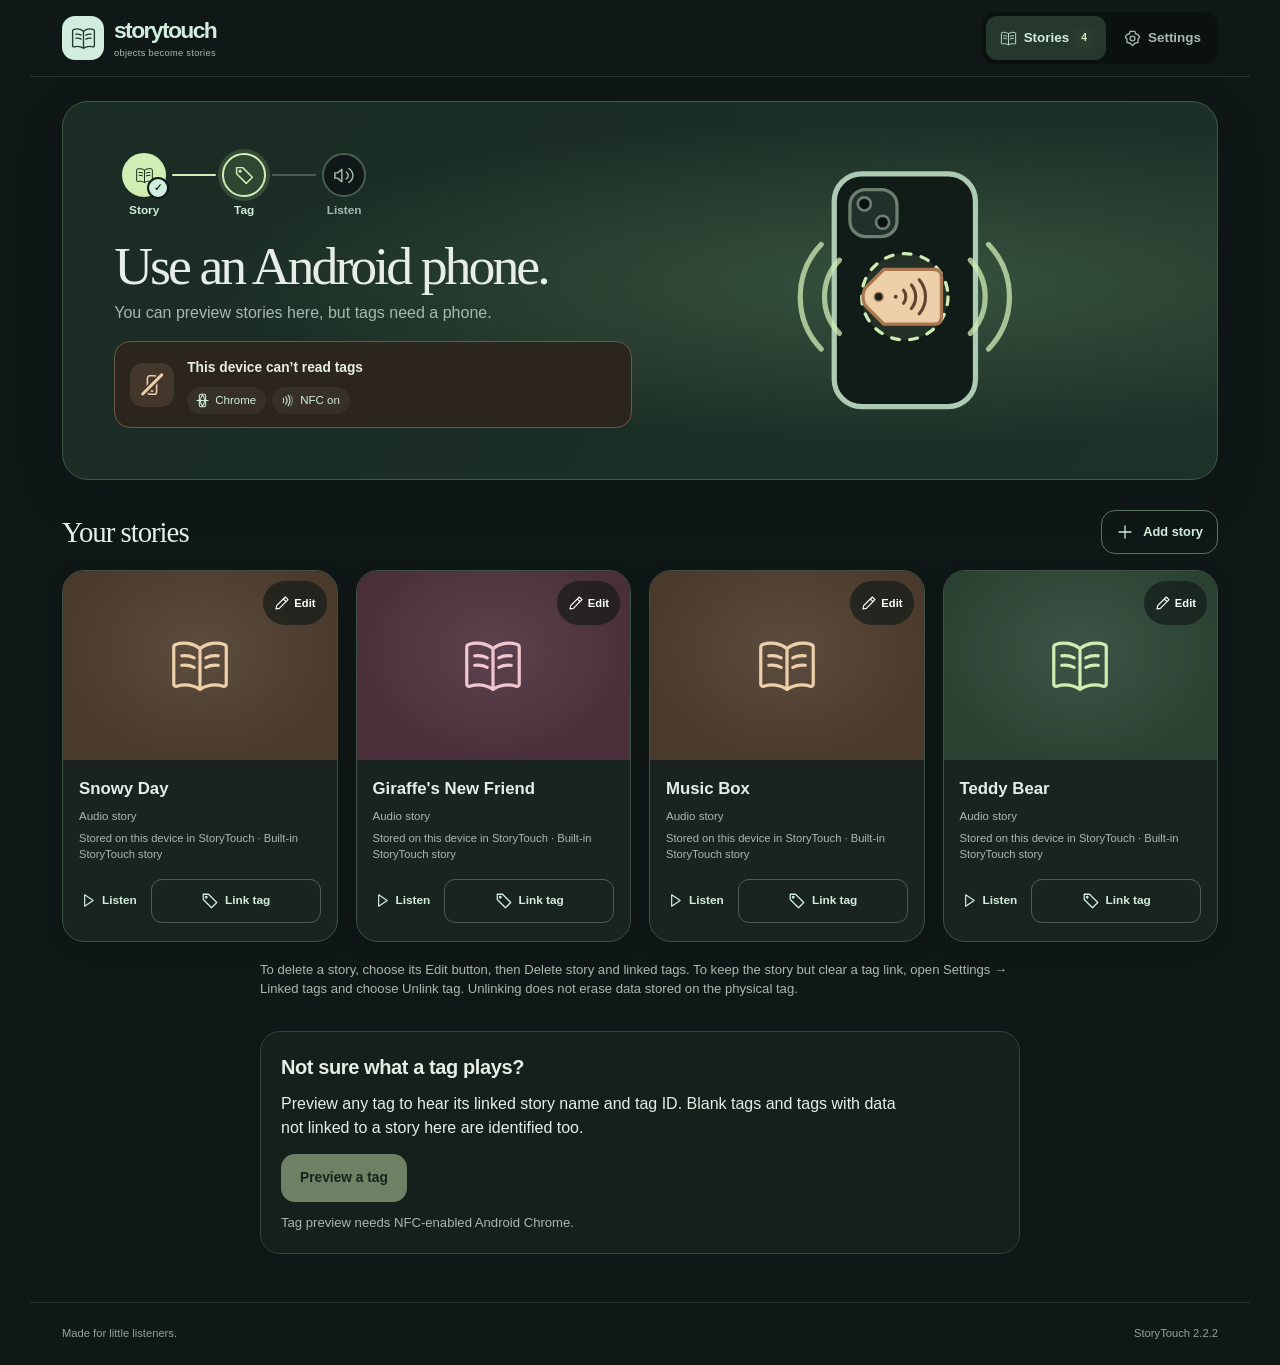
==== commit ef05c132: "Release 2.2.2: improve haptic feedback and story management Publish the updated StoryTouch app, NFC " ====
--- a/index.html
+++ b/index.html
@@ -34,6 +34,8 @@
 <div id="install-nudge" class="install-nudge" hidden><span class="fold-icon"><svg class="icon" viewBox="0 0 24 24" fill="none" stroke="currentColor" stroke-width="1.7" stroke-linecap="round" stroke-linejoin="round" aria-hidden="true" focusable="false"><path d="M12 4v11M7.500 10.500 12 15l4.500-4.500M4 20h16"/></svg></span><span><strong>Add to home screen</strong><small>Opens full screen, works offline.</small></span><button id="install-nudge-button" class="button outline">Install</button></div>
 <div class="shelf-heading"><h2>Your stories</h2><button id="library-add" class="button outline"><svg class="icon" viewBox="0 0 24 24" fill="none" stroke="currentColor" stroke-width="1.7" stroke-linecap="round" stroke-linejoin="round" aria-hidden="true" focusable="false"><path d="M12 4v16M4 12h16"/></svg> Add story</button></div>
 <div id="story-grid" class="story-grid" aria-label="Stories"></div><p id="empty-library" class="empty-library" hidden>Add your first recording, song, or story.</p><p id="example-state" class="small quiet" role="status"></p>
+<p class="small quiet story-management-help">To delete a story, choose its Edit button, then Delete story and linked tags. To keep the story but clear a tag link, open Settings → Linked tags and choose Unlink tag. Unlinking does not erase data stored on the physical tag.</p>
+<section class="tag-preview" aria-labelledby="tag-preview-heading"><h2 id="tag-preview-heading">Not sure what a tag plays?</h2><p>Preview any tag to hear its linked story name and tag ID. Blank tags and tags with data not linked to a story here are identified too.</p><div class="button-row"><button id="preview-tag-start" class="button dark">Preview a tag</button><button id="preview-tag-cancel" class="button outline" hidden>Cancel preview</button></div><p id="preview-tag-status" class="small quiet" role="status" aria-live="polite">Tap the button, then hold any tag near your phone.</p></section>
 </section>
 <section id="panel-add" hidden aria-labelledby="add-heading"><div class="page-heading"><button id="add-back" class="back-button"><svg class="icon" viewBox="0 0 24 24" fill="none" stroke="currentColor" stroke-width="1.7" stroke-linecap="round" stroke-linejoin="round" aria-hidden="true" focusable="false"><path d="m14 5-7 7 7 7"/></svg> Stories</button><ol class="flow-steps" aria-label="Setup progress"><li class="is-current"><span class="flow-item"><span class="flow-dot"><svg class="icon" viewBox="0 0 48 48" fill="none" stroke="currentColor" stroke-width="2.2" stroke-linecap="round" stroke-linejoin="round" aria-hidden="true" focusable="false"><path d="M24 12 C19.2 8.3 12.7 7.4 7.3 9.2 C6.5 9.5 6 10.2 6 11.1 V36.5 C6 37.5 7.1 38.2 8.1 37.9 C13.6 36.2 19.5 37.3 24 40 C28.5 37.3 34.4 36.2 39.9 37.9 C40.9 38.2 42 37.5 42 36.5 V11.1 C42 10.2 41.5 9.5 40.7 9.2 C35.3 7.4 28.8 8.3 24 12 Z"/><path d="M24 12 V40"/><path d="M11.5 17 C14.5 16.6 17.7 17.2 20 18.4 M11.5 23.5 C14.5 23.1 17.7 23.7 20 24.9 M28 18.4 C30.3 17.2 33.5 16.6 36.5 17 M28 24.9 C30.3 23.7 33.5 23.1 36.5 23.5"/></svg></span><span class="flow-label">Story</span></span></li><li><span class="flow-item"><span class="flow-dot"><svg class="icon" viewBox="0 0 24 24" fill="none" stroke="currentColor" stroke-width="1.7" stroke-linecap="round" stroke-linejoin="round" aria-hidden="true" focusable="false"><path d="M3 3h7l11 11-7 7L3 10Z"/><circle cx="7" cy="7" r="1"/></svg></span><span class="flow-label">Tag</span></span></li><li><span class="flow-item"><span class="flow-dot"><svg class="icon" viewBox="0 0 24 24" fill="none" stroke="currentColor" stroke-width="1.7" stroke-linecap="round" stroke-linejoin="round" aria-hidden="true" focusable="false"><path d="m4 9 5-4v14l-5-4H1V9ZM14 8c3 2 3 6 0 8M17 4c6 4 6 12 0 16"/></svg></span><span class="flow-label">Listen</span></span></li></ol><h1 id="add-heading" tabindex="-1">Add a story.</h1></div><form id="story-form" class="surface form-grid">
           <div class="source-picker full" role="group" aria-label="Choose how to add a story">
@@ -62,21 +64,38 @@
 <h2 id="wizard-instruction">Hold a tag to the back of your phone.</h2><p id="link-scan-state" class="quiet" role="status"></p><div id="link-needs" data-art="needs" hidden></div><div class="button-row"><button id="read-link" class="button dark big"><svg class="icon" viewBox="0 0 24 24" fill="none" stroke="currentColor" stroke-width="1.7" stroke-linecap="round" stroke-linejoin="round" aria-hidden="true" focusable="false"><path d="M3 3h7l11 11-7 7L3 10Z"/><circle cx="7" cy="7" r="1"/></svg> Scan tag</button><button id="cancel-link-scan" class="button outline big" hidden>Cancel</button></div><ul id="nfc-support" class="tip-chips"><li><svg class="icon" viewBox="0 0 24 24" fill="none" stroke="currentColor" stroke-width="1.7" stroke-linecap="round" stroke-linejoin="round" aria-hidden="true" focusable="false"><rect x="7" y="2" width="10" height="20" rx="2.5"/><path d="M11 18.500h2"/></svg> Unlocked</li><li><svg class="icon" viewBox="0 0 24 24" fill="none" stroke="currentColor" stroke-width="1.7" stroke-linecap="round" stroke-linejoin="round" aria-hidden="true" focusable="false"><path d="M5 8.500a6 6 0 0 1 0 7M9 6a10 10 0 0 1 0 12M13 3.500a15 15 0 0 1 0 17"/><path d="M17 3.500a15 15 0 0 1 0 17" opacity=".45"/></svg> NFC on</li><li><svg class="icon" viewBox="0 0 24 24" fill="none" stroke="currentColor" stroke-width="1.7" stroke-linecap="round" stroke-linejoin="round" aria-hidden="true" focusable="false"><path d="M9 11V5a1.500 1.500 0 0 1 3 0v6M12 11V9a1.500 1.500 0 0 1 3 0v3M15 12v-1a1.500 1.500 0 0 1 3 0v4a6 6 0 0 1-6 6h-1a6 6 0 0 1-5-3l-3-5a1.500 1.500 0 0 1 2.500-1.600L9 14V11"/></svg> Hold still</li></ul></div>
 <div id="link-complete" class="link-complete" hidden><div class="link-pair" aria-hidden="true"><span id="linked-art" class="pair-art"></span><span class="pair-link"><svg class="icon" viewBox="0 0 24 24" fill="none" stroke="currentColor" stroke-width="1.7" stroke-linecap="round" stroke-linejoin="round" aria-hidden="true" focusable="false"><path d="m5 12 5 5L20 7"/></svg></span><span class="pair-art is-tag"><svg class="icon" viewBox="0 0 24 24" fill="none" stroke="currentColor" stroke-width="1.7" stroke-linecap="round" stroke-linejoin="round" aria-hidden="true" focusable="false"><path d="M3 3h7l11 11-7 7L3 10Z"/><circle cx="7" cy="7" r="1"/></svg></span></div><h2 id="link-done-title">Tag linked.</h2><p id="linked-story-display"></p><div class="button-row"><button id="test-linked-tag" class="button dark big"><svg class="icon" viewBox="0 0 24 24" fill="none" stroke="currentColor" stroke-width="1.7" stroke-linecap="round" stroke-linejoin="round" aria-hidden="true" focusable="false"><path d="M3 3h7l11 11-7 7L3 10Z"/><circle cx="7" cy="7" r="1"/></svg> Test tag</button><button id="link-listen" class="button dark big mode-start" hidden>Start listening</button><button id="link-again" class="button outline big">Link another</button></div><button id="link-done" class="text-button">Back to stories</button></div>
 <details id="advanced-tags" class="advanced-tags"><summary>Type a tag code instead</summary><form id="link-form"><label for="tag-code">Tag code</label><div class="input-row"><input id="tag-code" maxlength="48" pattern="[A-Za-z0-9-]{1,48}" placeholder="MUSIC-TIME" required aria-describedby="code-help"><button class="button outline" type="submit">Save code</button></div><p id="code-help" class="small quiet">For tags written with another NFC app.</p></form></details></section></section>
-<section id="panel-setup" role="tabpanel" aria-labelledby="tab-setup" hidden><div class="page-heading"><h1 id="child-settings-heading" tabindex="-1">A quieter kind of screen.</h1></div>
-<section id="child-settings" class="settings-section"><h2>While they listen</h2><fieldset class="child-screen-options"><legend class="visually-hidden">Child screen</legend>
-<label class="screen-choice"><input type="radio" name="child-screen" id="child-screen-black" value="black" checked><span class="screen-choice-body"><span class="phone-preview black-preview"><span class="preview-stop" aria-hidden="true"></span><span class="preview-grip" aria-hidden="true">Parents</span></span><strong>Dark screen</strong><small>Only the object matters.</small></span></label>
-<label class="screen-choice"><input type="radio" name="child-screen" id="child-screen-now" value="now-playing"><span class="screen-choice-body"><span class="phone-preview playing-preview"><svg class="icon" viewBox="0 0 48 48" fill="none" stroke="currentColor" stroke-width="2.2" stroke-linecap="round" stroke-linejoin="round" aria-hidden="true" focusable="false"><path d="M24 12 C19.2 8.3 12.7 7.4 7.3 9.2 C6.5 9.5 6 10.2 6 11.1 V36.5 C6 37.5 7.1 38.2 8.1 37.9 C13.6 36.2 19.5 37.3 24 40 C28.5 37.3 34.4 36.2 39.9 37.9 C40.9 38.2 42 37.5 42 36.5 V11.1 C42 10.2 41.5 9.5 40.7 9.2 C35.3 7.4 28.8 8.3 24 12 Z"/><path d="M24 12 V40"/><path d="M11.5 17 C14.5 16.6 17.7 17.2 20 18.4 M11.5 23.5 C14.5 23.1 17.7 23.7 20 24.9 M28 18.4 C30.3 17.2 33.5 16.6 36.5 17 M28 24.9 C30.3 23.7 33.5 23.1 36.5 23.5"/></svg><span class="preview-title"></span><span class="preview-controls"><svg class="icon" viewBox="0 0 24 24" fill="none" stroke="currentColor" stroke-width="1.7" stroke-linecap="round" stroke-linejoin="round" aria-hidden="true" focusable="false"><path d="m8 4 12 8-12 8Z"/></svg></span><span class="preview-grip" aria-hidden="true">Parents</span></span><strong>Now playing</strong><small>Picture, words &amp; controls.</small></span></label></fieldset>
-<label class="setting-switch"><span><strong>Red Stop button</strong><small>On the dark screen</small></span><input id="child-show-stop" type="checkbox"><span class="switch-track" aria-hidden="true"></span></label>
-<div class="parent-handle-settings"><div class="setting-title"><span class="mini-handle" aria-hidden="true">Parents</span><div><h2>Parent exit</h2><p class="quiet small">At the bottom of the screen</p></div></div><fieldset class="segmented"><legend class="visually-hidden">How to open parent controls</legend><label><input type="radio" id="exit-method-hold" name="exit-method" value="hold" checked><span><svg class="icon" viewBox="0 0 24 24" fill="none" stroke="currentColor" stroke-width="1.7" stroke-linecap="round" stroke-linejoin="round" aria-hidden="true" focusable="false"><path d="M9 11V5a1.500 1.500 0 0 1 3 0v6M12 11V9a1.500 1.500 0 0 1 3 0v3M15 12v-1a1.500 1.500 0 0 1 3 0v4a6 6 0 0 1-6 6h-1a6 6 0 0 1-5-3l-3-5a1.500 1.500 0 0 1 2.500-1.600L9 14V11"/></svg> Hold</span></label><label><input type="radio" id="exit-method-taps" name="exit-method" value="taps"><span><svg class="icon" viewBox="0 0 24 24" fill="none" stroke="currentColor" stroke-width="1.7" stroke-linecap="round" stroke-linejoin="round" aria-hidden="true" focusable="false"><circle cx="5" cy="12" r="2"/><circle cx="12" cy="12" r="2"/><circle cx="19" cy="12" r="2"/></svg> Tap in a row</span></label></fieldset><div id="exit-hold-setting"><label for="exit-hold-seconds">Hold for</label><select id="exit-hold-seconds"><option value="2">2 seconds</option><option value="3" selected>3 seconds</option><option value="4">4 seconds</option><option value="5">5 seconds</option></select></div><div id="exit-tap-setting" hidden><label for="exit-tap-count">Tap</label><select id="exit-tap-count"><option value="3">3 times</option><option value="4" selected>4 times</option><option value="5">5 times</option></select></div><p id="child-settings-saved" class="small quiet" role="status">Saved on this phone</p></div>
-<details class="settings-fold"><summary><span class="fold-icon"><svg class="icon" viewBox="0 0 24 24" fill="none" stroke="currentColor" stroke-width="1.7" stroke-linecap="round" stroke-linejoin="round" aria-hidden="true" focusable="false"><path d="M4 7h9M17 7h3M4 17h3M11 17h9"/><circle cx="15" cy="7" r="2"/><circle cx="9" cy="17" r="2"/></svg></span><span>Listening preferences</span></summary><label class="check-label"><input id="child-touch-pause" type="checkbox" checked> Touch screen to pause</label><label class="check-label"><input id="child-tap-pause" type="checkbox"> Tap the same tag to pause</label><label class="check-label"><input id="child-keep-awake" type="checkbox" checked> Keep screen awake</label><p id="wake-lock-state" class="small quiet" role="status">Tags need an awake, unlocked phone.</p><label class="check-label"><input id="feedback-sounds" type="checkbox" checked> Gentle feedback sounds</label><p id="fullscreen-state" class="small quiet" role="status">Full screen is requested when listening starts.</p></details>
+<section id="panel-setup" role="tabpanel" aria-labelledby="tab-setup" hidden><div class="page-heading"><h1 id="child-settings-heading" tabindex="-1">Settings</h1></div>
+<section id="child-settings" class="settings-section">
+<section class="settings-card" aria-labelledby="listening-screen-heading">
+<h2 id="listening-screen-heading">Reading screen</h2>
+<fieldset class="child-screen-options"><legend class="visually-hidden">Reading screen appearance</legend>
+<label class="screen-choice"><input type="radio" name="child-screen" id="child-screen-black" value="black" checked><span class="screen-choice-body"><span class="phone-preview black-preview" aria-hidden="true"><span class="preview-buttons"><span class="preview-stop"></span><span class="preview-pause"></span></span><span class="preview-grip">Parents</span></span><strong>Dark screen</strong><small>Black screen with minimal controls</small></span></label>
+<label class="screen-choice"><input type="radio" name="child-screen" id="child-screen-now" value="now-playing"><span class="screen-choice-body"><span class="phone-preview playing-preview" aria-hidden="true"><svg class="icon" viewBox="0 0 48 48" fill="none" stroke="currentColor" stroke-width="2.2" stroke-linecap="round" stroke-linejoin="round" aria-hidden="true" focusable="false"><path d="M24 12 C19.2 8.3 12.7 7.4 7.3 9.2 C6.5 9.5 6 10.2 6 11.1 V36.5 C6 37.5 7.1 38.2 8.1 37.9 C13.6 36.2 19.5 37.3 24 40 C28.5 37.3 34.4 36.2 39.9 37.9 C40.9 38.2 42 37.5 42 36.5 V11.1 C42 10.2 41.5 9.5 40.7 9.2 C35.3 7.4 28.8 8.3 24 12 Z"/><path d="M24 12 V40"/><path d="M11.5 17 C14.5 16.6 17.7 17.2 20 18.4 M11.5 23.5 C14.5 23.1 17.7 23.7 20 24.9 M28 18.4 C30.3 17.2 33.5 16.6 36.5 17 M28 24.9 C30.3 23.7 33.5 23.1 36.5 23.5"/></svg><span class="preview-title"></span><span class="preview-controls"><svg class="icon" viewBox="0 0 24 24" fill="none" stroke="currentColor" stroke-width="1.7" stroke-linecap="round" stroke-linejoin="round" aria-hidden="true" focusable="false"><path d="m8 4 12 8-12 8Z"/></svg></span><span class="preview-grip" aria-hidden="true">Parents</span></span><strong>Now playing</strong><small>Picture, words &amp; controls.</small></span></label></fieldset>
+<div class="reading-controls">
+  <label class="setting-switch"><span><strong>Red Stop button</strong><small>On the dark screen</small></span><input id="child-show-stop" type="checkbox" role="switch" checked><span class="switch-track" aria-hidden="true"></span></label>
+  <label class="setting-switch"><span><strong>Pause button</strong><small>Pause or resume on the dark screen</small></span><input id="child-show-pause" type="checkbox" role="switch"><span class="switch-track" aria-hidden="true"></span></label>
+  <div class="screen-touch-setting">
+    <label for="child-touch-action">When the screen is touched</label>
+    <select id="child-touch-action"><option value="none" selected>Do nothing</option><option value="pause">Pause story</option><option value="stop">Stop story</option></select>
+  </div>
+</div>
+</section>
+<div class="settings-side">
+<section class="settings-card parent-handle-settings" aria-labelledby="parent-exit-heading"><div class="setting-title"><span class="mini-handle" aria-hidden="true">Parents</span><h2 id="parent-exit-heading">Parent exit</h2></div><fieldset class="parent-exit-options"><legend>Activate the exit button on the reading screen by…</legend><div class="segmented"><label><input type="radio" id="exit-method-hold" name="exit-method" value="hold" checked><span><svg class="icon" viewBox="0 0 24 24" fill="none" stroke="currentColor" stroke-width="1.7" stroke-linecap="round" stroke-linejoin="round" aria-hidden="true" focusable="false"><path d="M9 11V5a1.500 1.500 0 0 1 3 0v6M12 11V9a1.500 1.500 0 0 1 3 0v3M15 12v-1a1.500 1.500 0 0 1 3 0v4a6 6 0 0 1-6 6h-1a6 6 0 0 1-5-3l-3-5a1.500 1.500 0 0 1 2.500-1.600L9 14V11"/></svg> Holding</span></label><label><input type="radio" id="exit-method-taps" name="exit-method" value="taps"><span><svg class="icon" viewBox="0 0 24 24" fill="none" stroke="currentColor" stroke-width="1.7" stroke-linecap="round" stroke-linejoin="round" aria-hidden="true" focusable="false"><circle cx="5" cy="12" r="2"/><circle cx="12" cy="12" r="2"/><circle cx="19" cy="12" r="2"/></svg> Tapping repeatedly</span></label></div></fieldset><div id="exit-hold-setting"><label for="exit-hold-seconds">Hold duration</label><select id="exit-hold-seconds"><option value="2">2 seconds</option><option value="3" selected>3 seconds</option><option value="4">4 seconds</option><option value="5">5 seconds</option></select></div><div id="exit-tap-setting" hidden><label for="exit-tap-count">Number of taps</label><select id="exit-tap-count"><option value="3">3 times</option><option value="4" selected>4 times</option><option value="5">5 times</option></select></div><p id="child-settings-saved" class="small quiet" role="status">Saved on this phone</p></section>
+<div class="settings-more">
+<details class="settings-fold"><summary><span class="fold-icon"><svg class="icon" viewBox="0 0 24 24" fill="none" stroke="currentColor" stroke-width="1.7" stroke-linecap="round" stroke-linejoin="round" aria-hidden="true" focusable="false"><path d="M4 7h9M17 7h3M4 17h3M11 17h9"/><circle cx="15" cy="7" r="2"/><circle cx="9" cy="17" r="2"/></svg></span><span>Listening preferences</span></summary><label class="check-label"><input id="child-tap-pause" type="checkbox"> Tap the same tag to pause</label><label class="check-label"><input id="child-tap-stop" type="checkbox"> Tap the same tag to stop</label><label class="check-label"><input id="child-keep-awake" type="checkbox" checked> Keep screen awake</label><p id="wake-lock-state" class="small quiet" role="status">Tags need an awake, unlocked phone.</p><label class="check-label"><input id="feedback-sounds" type="checkbox" checked> Gentle feedback sounds</label><label class="check-label"><input id="feedback-haptics" type="checkbox" checked> Vibration feedback (when supported)</label><p class="small quiet">Short vibrations confirm tag scans, playback, and linking. You can turn them off here.</p><p id="fullscreen-state" class="small quiet" role="status">Full screen is requested when listening starts.</p></details>
 <details class="settings-fold"><summary><span class="fold-icon"><svg class="icon" viewBox="0 0 24 24" fill="none" stroke="currentColor" stroke-width="1.7" stroke-linecap="round" stroke-linejoin="round" aria-hidden="true" focusable="false"><path d="M12 3 4 7v10l8 4 8-4V7ZM4 7l8 4 8-4M12 11v10"/></svg></span><span>Stories &amp; backups</span></summary><div class="button-row"><button id="backup-export" class="button outline">Export backup</button><button id="backup-import" class="button outline">Restore backup</button><input id="backup-file" type="file" accept=".json,.storytouch.json,application/json" hidden></div><p class="small quiet">Your stories stay on this phone. Keep a backup somewhere safe.</p><button id="example-folder-add" class="text-button">Import audio folder</button><input id="example-folder" type="file" webkitdirectory multiple accept="audio/*" hidden><button id="examples-reset" class="text-button">Restore starter stories</button><button id="persist-storage" class="text-button">Keep local storage</button><p id="storage-state" class="small quiet"></p></details>
 <details class="settings-fold"><summary><span class="fold-icon"><svg class="icon" viewBox="0 0 24 24" fill="none" stroke="currentColor" stroke-width="1.7" stroke-linecap="round" stroke-linejoin="round" aria-hidden="true" focusable="false"><path d="M3 3h7l11 11-7 7L3 10Z"/><circle cx="7" cy="7" r="1"/></svg></span><span>Linked tags</span></summary><div id="linked-tags"></div></details>
 <details class="settings-fold"><summary><span class="fold-icon"><svg class="icon" viewBox="0 0 24 24" fill="none" stroke="currentColor" stroke-width="1.7" stroke-linecap="round" stroke-linejoin="round" aria-hidden="true" focusable="false"><path d="M12 4v11M7.500 10.500 12 15l4.500-4.500M4 20h16"/></svg></span><span>Install &amp; offline</span></summary><span id="offline-badge" class="status-pill">Checking offline setup</span><p id="install-state" class="small quiet"></p><button id="install-app" class="button outline">Install app</button><p id="install-help" class="small quiet"></p><p id="offline-detail" class="small" role="status"></p><p id="pwa-message" class="small quiet" role="status"></p><div class="button-row"><button id="offline-check" class="button outline">Check offline files</button><button id="check-updates" class="button outline">Check for updates</button></div></details>
 <details class="settings-fold"><summary><span class="fold-icon"><svg class="icon" viewBox="0 0 24 24" fill="none" stroke="currentColor" stroke-width="1.7" stroke-linecap="round" stroke-linejoin="round" aria-hidden="true" focusable="false"><rect x="7" y="2" width="10" height="20" rx="2.5"/><path d="M11 18.500h2"/></svg></span><span>Phone setup</span></summary><ul class="tip-chips is-left"><li><svg class="icon" viewBox="0 0 24 24" fill="none" stroke="currentColor" stroke-width="1.7" stroke-linecap="round" stroke-linejoin="round" aria-hidden="true" focusable="false"><rect x="7" y="2" width="10" height="20" rx="2.5"/><path d="M11 18.500h2"/></svg> Android</li><li><svg class="icon" viewBox="0 0 24 24" fill="none" stroke="currentColor" stroke-width="1.7" stroke-linecap="round" stroke-linejoin="round" aria-hidden="true" focusable="false"><circle cx="12" cy="12" r="9"/><path d="M3 12h18M12 3a14 14 0 0 1 0 18M12 3a14 14 0 0 0 0 18"/></svg> Chrome</li><li><svg class="icon" viewBox="0 0 24 24" fill="none" stroke="currentColor" stroke-width="1.7" stroke-linecap="round" stroke-linejoin="round" aria-hidden="true" focusable="false"><path d="M5 8.500a6 6 0 0 1 0 7M9 6a10 10 0 0 1 0 12M13 3.500a15 15 0 0 1 0 17"/><path d="M17 3.500a15 15 0 0 1 0 17" opacity=".45"/></svg> NFC on</li></ul><p class="small quiet">Apps can’t block the Home button. To lock the phone to StoryTouch while your child listens, use:</p><p class="small"><a href="https://support.google.com/android/answer/9455138?hl=en" target="_blank" rel="noopener">Android app pinning</a> <span aria-hidden="true">/</span> <a href="https://support.apple.com/111795" target="_blank" rel="noopener">iPhone Guided Access</a></p><a href="./README.html" class="text-button">Full guide</a></details>
+</div></div>
 </section></section></div>
 <section id="child-view" class="child-view" hidden aria-label="Listening for story tags">
 <p id="child-status" class="child-status" role="status">Tap a tag.</p><div id="child-ready" class="child-ready" hidden><div class="tap-art" data-art="tap" aria-hidden="true"></div><p class="child-ready-title">Ready. Tap a tag.</p><p id="child-ready-hint" class="small"></p></div><div id="child-signal" class="child-signal" aria-hidden="true" hidden><svg class="icon" viewBox="0 0 24 24" fill="none" stroke="currentColor" stroke-width="1.7" stroke-linecap="round" stroke-linejoin="round" aria-hidden="true" focusable="false"><path d="M3 3h7l11 11-7 7L3 10Z"/><circle cx="7" cy="7" r="1"/></svg></div><div id="child-content"><div id="child-idle" class="child-idle"><div class="tap-art" data-art="tap" aria-hidden="true"></div><h1 id="child-heading" tabindex="-1">Tap a tag.</h1></div><article id="child-now-playing" class="child-now-playing" hidden><div id="child-art" class="child-art" aria-hidden="true"></div><p class="eyebrow">NOW PLAYING</p><h1 id="child-story-title" aria-live="polite"></h1><p id="child-story-text" class="child-story-text" hidden></p></article></div>
-<button id="child-stop-audio" class="child-stop" aria-label="Stop story" hidden><span class="stop-symbol" aria-hidden="true"></span><span class="stop-label" aria-hidden="true">Stop</span></button>
+<div id="child-playback-controls" class="child-playback-controls" hidden>
+  <button id="child-stop-audio" class="child-stop" type="button" aria-label="Stop story" hidden><span class="stop-symbol" aria-hidden="true"></span><span class="stop-label" aria-hidden="true">Stop</span></button>
+  <button id="child-pause-audio" class="child-pause" type="button" disabled hidden><span class="pause-symbol" aria-hidden="true"></span><span id="child-pause-label">Pause</span></button>
+</div>
 <button id="child-exit" class="child-exit" aria-label="Parent controls. Hold for 3 seconds." aria-describedby="child-exit-help"><span class="parent-exit-label">Parents</span></button><p id="child-exit-help" class="visually-hidden">Hold for 3 seconds.</p><p id="child-exit-status" class="visually-hidden" role="status"></p>
 </section><p id="app-status" class="app-status" role="status" aria-live="polite"></p><p id="app-error" class="app-error" role="alert" hidden></p></main>
-<section id="player" class="player" aria-label="Story player" hidden><button id="player-drawer-toggle" type="button" class="player-drawer-toggle" aria-expanded="true" aria-controls="player-drawer-body" hidden>Hide player controls</button><div id="player-drawer-body" class="player-drawer-body"><div class="player-info"><span id="player-picture" class="player-picture" aria-hidden="true"></span><div><strong id="player-title"></strong><span id="player-state" class="small">Ready to listen</span></div></div><div class="player-controls"><button id="player-toggle" class="button dark" aria-label="Play story">Play</button><button id="player-restart" class="button outline">Restart</button><button id="player-stop" class="button outline" aria-label="Stop story"><span class="stop-word">Stop</span><span class="stop-cross" aria-hidden="true">×</span></button></div><div class="player-progress"><label for="player-seek" class="visually-hidden">Story position</label><input id="player-seek" type="range" min="0" max="100" value="0" step="0.1"><span id="player-time" class="small">0:00 / 0:00</span><label for="player-speed" class="visually-hidden">Playback speed</label><select id="player-speed" aria-label="Playback speed"><option value="0.75">0.75×</option><option value="0.9">0.9×</option><option value="1" selected>1×</option><option value="1.25">1.25×</option><option value="1.5">1.5×</option></select></div><details id="player-text" hidden><summary>Story text</summary><p id="player-transcript"></p></details><audio id="story-audio" preload="metadata"></audio></div></section><footer><span>Made for little listeners.</span><span>StoryTouch <span id="version-label">2.1.0</span></span></footer><dialog id="edit-dialog" aria-labelledby="edit-heading"><form id="edit-form"><h2 id="edit-heading">Edit story</h2><label for="edit-title">Story name</label><input id="edit-title" maxlength="100" required><input id="edit-symbol" type="hidden" value="book"><div id="edit-written-controls" hidden><label for="edit-voice">Reading voice</label><select id="edit-voice"><option value="">Device default</option></select><label for="edit-rate">Reading pace</label><select id="edit-rate"><option value="0.75">Slow</option><option value="0.9">Gentle</option><option value="1">Natural</option><option value="1.25">Brisk</option></select></div><label id="edit-text-label" for="edit-transcript">Story text or notes</label><textarea id="edit-transcript" rows="4" maxlength="20000"></textarea><details class="optional-details"><summary>Story picture</summary><input id="edit-image" type="file" accept="image/jpeg,image/png,image/webp,image/gif,image/avif" aria-label="Choose story picture"><img id="edit-image-preview" alt="Story picture preview" hidden><button id="edit-image-clear" type="button" class="text-button">Remove picture</button></details><div class="button-row"><button type="submit" class="button dark">Save details</button><button id="edit-link" type="button" class="button outline">Link a tag</button><button id="edit-cancel" type="button" class="button outline">Cancel</button></div><div class="dialog-bottom"><button id="download-audio" class="text-button" type="button">Download audio</button><button id="delete-story" class="text-button danger-text" type="button">Delete story</button></div></form></dialog><dialog id="confirm-dialog" aria-labelledby="confirm-heading"><h2 id="confirm-heading">Please confirm</h2><p id="confirm-message"></p><div class="button-row"><button id="confirm-yes" class="button dark">Continue</button><button id="confirm-no" class="button outline">Cancel</button></div></dialog><template id="art-tap"><svg class="tap-svg" viewBox="0 0 260 190" fill="none" stroke-linecap="round" stroke-linejoin="round" focusable="false"><rect class="ph-body" x="56" y="6" width="108" height="178" rx="21"/><rect class="ph-bump" x="68" y="18" width="36" height="36" rx="12"/><circle class="ph-lens" cx="79" cy="29" r="5"/><circle class="ph-lens" cx="93" cy="43" r="5"/><circle class="ph-zone" cx="110" cy="100" r="33"/><g class="art-waves"><path d="M60 72a40 40 0 0 0 0 56"/><path d="M46 60a58 58 0 0 0 0 80"/><path d="M160 72a40 40 0 0 1 0 56"/><path d="M174 60a58 58 0 0 1 0 80"/></g><g transform="translate(110 100)"><g class="art-token"><circle class="tk-ear" cx="-19" cy="-21" r="10"/><circle class="tk-ear" cx="19" cy="-21" r="10"/><circle class="tk-head" r="27"/><ellipse class="tk-snout" cy="9" rx="12" ry="9.500"/><circle class="tk-eye" cx="-10" cy="-5" r="2.800"/><circle class="tk-eye" cx="10" cy="-5" r="2.800"/><circle class="tk-eye" cy="6" r="2.600"/></g></g></svg></template><template id="art-needs"><div class="needs"><span class="needs-icon"><svg class="icon" viewBox="0 0 24 24" fill="none" stroke="currentColor" stroke-width="1.7" stroke-linecap="round" stroke-linejoin="round" aria-hidden="true" focusable="false"><rect x="7" y="2" width="10" height="20" rx="2.5"/><path d="M11 18.500h2"/></svg></span><div><strong>This device can’t read tags</strong><ul class="tip-chips is-left"><li><svg class="icon" viewBox="0 0 24 24" fill="none" stroke="currentColor" stroke-width="1.7" stroke-linecap="round" stroke-linejoin="round" aria-hidden="true" focusable="false"><rect x="7" y="2" width="10" height="20" rx="2.5"/><path d="M11 18.500h2"/></svg> Android</li><li><svg class="icon" viewBox="0 0 24 24" fill="none" stroke="currentColor" stroke-width="1.7" stroke-linecap="round" stroke-linejoin="round" aria-hidden="true" focusable="false"><circle cx="12" cy="12" r="9"/><path d="M3 12h18M12 3a14 14 0 0 1 0 18M12 3a14 14 0 0 0 0 18"/></svg> Chrome</li><li><svg class="icon" viewBox="0 0 24 24" fill="none" stroke="currentColor" stroke-width="1.7" stroke-linecap="round" stroke-linejoin="round" aria-hidden="true" focusable="false"><path d="M5 8.500a6 6 0 0 1 0 7M9 6a10 10 0 0 1 0 12M13 3.500a15 15 0 0 1 0 17"/><path d="M17 3.500a15 15 0 0 1 0 17" opacity=".45"/></svg> NFC on</li></ul></div></div></template><noscript><p>Enable JavaScript to use StoryTouch.</p></noscript></body></html>
+<section id="player" class="player" aria-label="Story player" hidden><button id="player-drawer-toggle" type="button" class="player-drawer-toggle" aria-expanded="true" aria-controls="player-drawer-body" hidden>Hide player controls</button><div id="player-drawer-body" class="player-drawer-body"><div class="player-info"><span id="player-picture" class="player-picture" aria-hidden="true"></span><div><strong id="player-title"></strong><span id="player-state" class="small">Ready to listen</span></div></div><div class="player-controls"><button id="player-toggle" class="button dark" aria-label="Play story">Play</button><button id="player-restart" class="button outline">Restart</button><button id="player-stop" class="button outline" aria-label="Stop story"><span class="stop-word">Stop</span><span class="stop-cross" aria-hidden="true">×</span></button></div><div class="player-progress"><label for="player-seek" class="visually-hidden">Story position</label><input id="player-seek" type="range" min="0" max="100" value="0" step="0.1"><span id="player-time" class="small">0:00 / 0:00</span><label for="player-speed" class="visually-hidden">Playback speed</label><select id="player-speed" aria-label="Playback speed"><option value="0.75">0.75×</option><option value="0.9">0.9×</option><option value="1" selected>1×</option><option value="1.25">1.25×</option><option value="1.5">1.5×</option></select></div><details id="player-text" hidden><summary>Story text</summary><p id="player-transcript"></p></details><audio id="story-audio" preload="metadata"></audio></div></section><footer><span>Made for little listeners.</span><span>StoryTouch <span id="version-label">2.2.2</span></span></footer><dialog id="edit-dialog" aria-labelledby="edit-heading"><form id="edit-form"><h2 id="edit-heading">Edit story</h2><label for="edit-title">Story name</label><input id="edit-title" maxlength="100" required><input id="edit-symbol" type="hidden" value="book"><div id="edit-written-controls" hidden><label for="edit-voice">Reading voice</label><select id="edit-voice"><option value="">Device default</option></select><label for="edit-rate">Reading pace</label><select id="edit-rate"><option value="0.75">Slow</option><option value="0.9">Gentle</option><option value="1">Natural</option><option value="1.25">Brisk</option></select></div><label id="edit-text-label" for="edit-transcript">Story text or notes</label><textarea id="edit-transcript" rows="4" maxlength="20000"></textarea><details class="optional-details"><summary>Story picture</summary><input id="edit-image" type="file" accept="image/jpeg,image/png,image/webp,image/gif,image/avif" aria-label="Choose story picture"><img id="edit-image-preview" alt="Story picture preview" hidden><button id="edit-image-clear" type="button" class="text-button">Remove picture</button></details><div class="button-row"><button type="submit" class="button dark">Save details</button><button id="edit-link" type="button" class="button outline">Link a tag</button><button id="edit-cancel" type="button" class="button outline">Cancel</button></div><div class="dialog-bottom"><button id="download-audio" class="text-button" type="button">Download audio</button><button id="delete-story" class="text-button danger-text" type="button">Delete story</button></div></form></dialog><dialog id="confirm-dialog" aria-labelledby="confirm-heading"><h2 id="confirm-heading">Please confirm</h2><p id="confirm-message"></p><div class="button-row"><button id="confirm-yes" class="button dark">Continue</button><button id="confirm-no" class="button outline">Cancel</button></div></dialog><template id="art-tap"><svg class="tap-svg" viewBox="0 0 260 190" fill="none" stroke-linecap="round" stroke-linejoin="round" focusable="false"><rect class="ph-body" x="56" y="6" width="108" height="178" rx="21"/><rect class="ph-bump" x="68" y="18" width="36" height="36" rx="12"/><circle class="ph-lens" cx="79" cy="29" r="5"/><circle class="ph-lens" cx="93" cy="43" r="5"/><circle class="ph-zone" cx="110" cy="100" r="33"/><g class="art-waves"><path d="M60 72a40 40 0 0 0 0 56"/><path d="M46 60a58 58 0 0 0 0 80"/><path d="M160 72a40 40 0 0 1 0 56"/><path d="M174 60a58 58 0 0 1 0 80"/></g><g transform="translate(110 100)"><g class="art-token"><path class="tag-case" d="M-29-8-16-21H22Q28-21 28-15V15Q28 21 22 21H-16L-29 8Q-32 5-32 0T-29-8Z"/><circle class="tag-hole" cx="-20" r="3.5"/><g class="tag-mark"><circle cx="-7" r="1.5"/><path d="M-1-5a8 8 0 0 1 0 10M5-9a14 14 0 0 1 0 18M11-13a20 20 0 0 1 0 26"/></g></g></g></svg></template><template id="art-needs"><div class="needs"><span class="needs-icon"><svg class="icon" viewBox="0 0 24 24" fill="none" stroke="currentColor" stroke-width="1.7" stroke-linecap="round" stroke-linejoin="round" aria-hidden="true" focusable="false"><rect x="7" y="2" width="10" height="20" rx="2.5"/><path d="M11 18.500h2"/></svg></span><div><strong>This device can’t read tags</strong><ul class="tip-chips is-left"><li><svg class="icon" viewBox="0 0 24 24" fill="none" stroke="currentColor" stroke-width="1.7" stroke-linecap="round" stroke-linejoin="round" aria-hidden="true" focusable="false"><rect x="7" y="2" width="10" height="20" rx="2.5"/><path d="M3 12h18M12 3a14 14 0 0 1 0 18M12 3a14 14 0 0 0 0 18"/></svg> Chrome</li><li><svg class="icon" viewBox="0 0 24 24" fill="none" stroke="currentColor" stroke-width="1.7" stroke-linecap="round" stroke-linejoin="round" aria-hidden="true" focusable="false"><path d="M5 8.500a6 6 0 0 1 0 7M9 6a10 10 0 0 1 0 12M13 3.500a15 15 0 0 1 0 17"/><path d="M17 3.500a15 15 0 0 1 0 17" opacity=".45"/></svg> NFC on</li></ul></div></div></template><noscript><p>Enable JavaScript to use StoryTouch.</p></noscript></body></html>
--- a/styles.css
+++ b/styles.css
@@ -1,11 +1,11 @@
 
 :root{font-family:Inter,ui-sans-serif,-apple-system,BlinkMacSystemFont,"Segoe UI",sans-serif;color:#e7eee8;background:#101817;color-scheme:dark;--paper:#101817;--surface:#192320;--white:#192320;--line:#34423c;--ink:#d1eddd;--muted:#a7b9af;--accent:#d0edb4;--red:#ff9d9d;font-size:16px;line-height:1.5}
 *{box-sizing:border-box}body{margin:0;min-height:100dvh}button,input,select,textarea{font:inherit}button,a,summary{touch-action:manipulation}button{cursor:pointer}button:disabled{opacity:.48;cursor:default}a{color:var(--ink);text-underline-offset:4px}button,input,select,textarea,summary{-webkit-tap-highlight-color:transparent}button:focus-visible,a:focus-visible,summary:focus-visible,input:focus-visible,textarea:focus-visible,select:focus-visible{outline:3px solid #f7ce8a;outline-offset:4px}[hidden]{display:none!important}h1,h2,h3,p{margin:0}h1{font:400 clamp(2.4rem,4.7vw,3.7rem)/1.06 Georgia,serif;letter-spacing:-.055em}h1 em{font-style:italic;color:var(--accent)}h2{font-size:1.14rem;letter-spacing:-.02em;font-weight:600}h3{font-size:1.05rem;line-height:1.35;font-weight:600;overflow-wrap:anywhere}p{margin-top:.65rem}.small{font-size:.82rem}.quiet,.optional{color:var(--muted)}.eyebrow{font-size:.65rem;letter-spacing:.15em;font-weight:700;color:var(--muted);margin:0 0 13px}.icon{width:22px;height:22px;flex:none;vertical-align:middle}.book-icon{width:1em;height:1em;vertical-align:middle}.button{min-height:48px;display:inline-flex;align-items:center;justify-content:center;gap:9px;padding:11px 18px;border:1px solid transparent;border-radius:14px;font-size:.86rem;font-weight:650;line-height:1.3;text-decoration:none;transition:background .18s,transform .18s}.button.dark{background:var(--accent);color:#18271b}.button.dark:hover{background:#e0f5c9}.button.outline{background:transparent;border-color:#5d7064;color:var(--ink)}.button.outline:hover{background:#28392e}.button.danger{background:#af3540;color:white}.icon-button{width:46px;height:46px;display:inline-grid;place-items:center;border:1px solid var(--line);border-radius:50%;background:transparent;color:var(--ink);padding:10px}.icon-button:hover{background:#26352d}.text-button{display:inline-flex;align-items:center;gap:7px;min-height:44px;border:0;padding:10px 0;color:var(--ink);background:transparent;font-size:.84rem;font-weight:600;text-decoration:underline;text-underline-offset:4px}.danger-text{color:var(--red)}.button-row{display:flex;flex-wrap:wrap;align-items:center;gap:10px;margin-top:20px}
-.site-header{max-width:1220px;margin:auto;display:flex;align-items:center;justify-content:space-between;gap:16px;min-height:94px;padding:20px 32px;position:sticky;top:0;z-index:40;background:var(--paper);padding-top:max(18px,env(safe-area-inset-top));border-bottom:1px solid #29362f}.brand{display:flex;align-items:center;gap:10px;color:var(--ink);text-decoration:none;font-size:1.43rem;font-weight:650;letter-spacing:-.07em;line-height:1.1}.brand-mark{display:grid;place-items:center;width:42px;height:44px;background:var(--ink);color:#21382c;border-radius:13px}.brand-mark .icon{width:29px;height:29px}.brand-sub{display:block;color:var(--muted);font-size:.58rem;font-weight:400;letter-spacing:.035em;margin-top:5px}.header-actions{display:flex;align-items:center;gap:12px}.header-actions .button{border-radius:30px;padding:12px 25px;min-height:46px}main{max-width:1220px;padding:0 32px;margin:auto}.tabs{display:flex;gap:26px;border-bottom:1px solid var(--line);margin:0 0 28px}.tabs button{position:relative;min-height:56px;border:0;background:none;color:var(--muted);padding:12px 0;font-size:.85rem}.tabs button[aria-selected=true]{color:var(--ink)}.tabs button[aria-selected=true]:after{content:"";height:3px;border-radius:5px;position:absolute;bottom:-1px;left:0;right:0;background:var(--accent)}.count{display:inline-block;margin-left:6px;padding:2px 6px;border-radius:6px;background:#2c3b30;font-size:.65rem;color:var(--accent)}.shelf-heading{display:flex;align-items:center;justify-content:space-between;gap:12px;margin:0 0 16px}.shelf-heading h2{font:400 1.8rem Georgia,serif;letter-spacing:-.035em}.story-grid{display:grid;grid-template-columns:repeat(4,minmax(0,1fr));gap:18px}.story-card{border:1px solid var(--line);border-radius:22px;overflow:hidden;background:var(--surface);min-width:0}.story-cover{display:grid;place-items:center;position:relative;aspect-ratio:1.45;background:radial-gradient(ellipse at 50% 100%,#354b3a55,transparent 75%),#22332b;font-size:64px;color:#d4e8d7}.story-cover>img{width:100%;height:100%;position:absolute;inset:0;object-fit:cover}.story-cover .book-icon{width:70px;height:70px;stroke-width:2.2}.card-edit{position:absolute;top:10px;right:10px;width:34px;height:34px;min-width:44px;min-height:44px;border:0;background:#101817a6;z-index:1;padding:12px}.card-edit .icon{width:17px;height:17px}.card-body{padding:18px 16px}.card-meta{font-size:.72rem;color:var(--muted);margin-top:7px;min-height:2.1em}.linked-dot{display:block;color:var(--accent);font-size:.67rem;margin-top:3px}.linked-dot:before{content:"";display:inline-block;width:5px;height:5px;background:var(--accent);border-radius:50%;margin-right:5px}.card-actions{display:grid;grid-template-columns:auto 1fr;gap:6px;margin-top:16px}.card-actions .button{padding:10px 8px;font-size:.74rem;min-height:44px;gap:6px;border-radius:11px;white-space:nowrap}.card-actions .icon{width:17px;height:17px}.preview-button{background:transparent;color:var(--ink);border:0;padding-left:0!important}.preview-button:hover{background:#273a2c}.empty-library{border:1px dashed var(--line);border-radius:16px;padding:35px;color:var(--muted);text-align:center}.page-heading{max-width:720px;margin:34px auto 28px}.page-heading .text-button{margin-bottom:16px;font-weight:400;font-size:.8rem}.page-heading h1{font-size:clamp(2.5rem,5vw,3.8rem)}.page-heading h1 br{display:none}.page-heading .eyebrow{font-size:.6rem}.surface{max-width:720px;margin:auto;padding:28px;border:1px solid var(--line);border-radius:24px;background:var(--surface)}.form-grid{display:grid;grid-template-columns:minmax(0,1fr);gap:24px}.full{grid-column:1/-1}label{display:block;font-size:.83rem;font-weight:600;margin:0 0 8px}input,textarea,select{width:100%;min-width:0;min-height:48px;border:1px solid #53655a;border-radius:11px;padding:11px 13px;background:#111b17;color:#eaf0e9;font-size:.94rem}input::placeholder,textarea::placeholder{color:#94a69a;opacity:1}input[type=checkbox],input[type=radio]{width:21px;height:21px;min-height:21px;padding:0;accent-color:var(--accent);flex:none}input[type=range]{accent-color:var(--accent);border:0;background:none;padding:0;min-height:26px}input[type=file]{border:0;background:none;padding:0;font-size:.8rem;color:var(--muted)}input::file-selector-button{padding:12px;border:1px solid #53655a;border-radius:10px;background:#25372b;color:var(--ink);margin-right:12px;cursor:pointer}textarea{resize:vertical;line-height:1.65}fieldset{border:0;padding:0;margin:0}.source-picker{display:grid;grid-template-columns:repeat(3,minmax(0,1fr));gap:10px}.source-choice{display:grid;justify-items:center;gap:10px;border:1px solid var(--line);border-radius:15px;background:var(--paper);color:var(--muted);padding:20px 12px;min-height:100px}.source-choice[aria-pressed=true]{background:#2a3d2d;border-color:var(--accent);color:var(--accent);box-shadow:inset 0 0 0 1px var(--accent)}.source-choice>span{font-size:24px;line-height:1}.source-choice strong{font-size:.85rem;font-weight:600}.source-choice small{display:none}.source-panel{min-width:0}.voice-row{display:grid;grid-template-columns:2fr 1fr;gap:14px;margin-top:20px}.capture-visual{display:flex;justify-content:center;align-items:center;gap:20px;min-height:110px}.record-options{font-size:.8rem;border:0!important;margin-bottom:20px!important}.record-options summary{font-size:.75rem!important;color:var(--muted);padding:8px 0!important;min-height:40px!important}.record-options .check-label{margin-top:10px}.record-options p{font-size:.74rem}.record-level-wrap{border:1px solid var(--line);padding:14px;border-radius:12px;margin-bottom:15px}.record-level-wrap meter{width:100%;height:16px;accent-color:var(--accent)}.record-level-wrap p{font-size:.8rem}.form-actions{display:flex;align-items:center;flex-wrap:wrap;gap:12px}.form-actions .button{flex:1;min-width:160px}.form-actions>p{margin:0;font-size:.72rem;flex-basis:100%;order:3}.form-actions>.text-button{font-size:.75rem}.image-preview img,#edit-image-preview{max-width:170px;max-height:160px;display:block;object-fit:contain;border-radius:14px;margin-top:15px}.image-preview .text-button{font-size:.75rem}.optional-details{border-top:1px solid var(--line);padding-top:8px}.optional-details summary{font-size:.84rem;min-height:44px;padding:10px 0;cursor:pointer;color:var(--muted)}.optional-details label{margin-top:16px}.optional-details #transcript-section{margin-top:16px}audio{max-width:100%;width:100%;margin:12px 0}.tag-wizard{text-align:center}.tag-wizard label{text-align:left}.tag-wizard h2{font:400 clamp(1.7rem,4vw,2.4rem) Georgia,serif;letter-spacing:-.04em;line-height:1.1}.tag-wizard .button-row{justify-content:center}.link-preview{display:flex;align-items:center;gap:13px;padding:14px 0;text-align:left}.link-preview>span{font-size:36px;display:block;width:48px;flex:none}.link-preview>span img{width:48px;height:48px;border-radius:9px;object-fit:cover}.link-preview small{display:block;color:var(--muted);font-size:.7rem;margin-top:3px}.is-scanning .nfc-waves{animation:pulse 1s ease-in-out infinite}.tag-wizard #nfc-support{font-size:.72rem;margin-top:18px}.tag-wizard #link-scan-state{font-size:.86rem;min-height:2.5em;margin-top:12px}.success-mark{display:grid;place-items:center;margin:18px auto;width:72px;height:72px;background:var(--accent);color:#243625;border-radius:50%}.success-mark .icon{width:35px;height:35px}.link-complete{padding:16px 0 32px}.link-complete p{color:var(--muted)}.advanced-tags{text-align:left;margin-top:28px;border-top:1px solid var(--line);font-size:.8rem}.advanced-tags summary{min-height:48px;padding:14px 0;cursor:pointer;color:var(--muted)}.input-row{display:flex;gap:10px}.input-row input{flex:1;min-width:0}.settings-section{max-width:720px;margin:auto}.settings-section>h2{margin-bottom:18px}.child-screen-options{display:grid;grid-template-columns:1fr 1fr;gap:16px}.screen-choice{position:relative;cursor:pointer;margin:0;border:1px solid var(--line);background:var(--surface);border-radius:22px;padding:22px 18px}.screen-choice input{position:absolute;opacity:0;width:1px;height:1px}.screen-choice:has(input:checked){border-color:var(--accent);box-shadow:inset 0 0 0 1px var(--accent);background:#243326}.screen-choice:has(input:focus-visible){outline:3px solid #f7ce8a;outline-offset:4px}.screen-choice-body{display:grid;justify-items:center;text-align:center;gap:7px}.screen-choice strong{font-size:.98rem;margin-top:8px}.screen-choice small{font-size:.75rem;color:var(--muted);font-weight:400}.phone-preview{width:96px;height:140px;display:grid;place-content:center;position:relative;border:3px solid #6a7c6e;border-radius:20px;margin:0 0 3px;overflow:hidden;background:#000}.phone-preview:before{content:"";position:absolute;top:6px;left:50%;transform:translateX(-50%);width:25px;height:5px;border-radius:4px;background:#58675d}.preview-grip{position:absolute;bottom:7px;left:50%;transform:translateX(-50%);width:43px;height:14px;background:#172019;border:1px solid #738176;color:#cbd8ce;border-radius:4px;font-size:5px;font-weight:600;line-height:12px;text-align:center}.preview-stop{display:none;position:absolute;bottom:25px;left:50%;transform:translateX(-50%);width:34px;height:34px;background:#d84f4f;border-radius:50%}.preview-stop:before{content:"";position:absolute;inset:11px;background:#fff;border-radius:2px}.has-stop .preview-stop{display:block}.playing-preview{background:#18251e;gap:10px;justify-items:center;color:var(--accent)}.playing-preview>.icon{width:35px;height:35px}.preview-title{height:3px;width:43px;background:#9fb7a3;border-radius:4px}.preview-controls{width:25px;height:25px;display:grid;place-items:center;background:#d0edb4;border-radius:50%;color:#18251e}.preview-controls .icon{width:13px;height:13px}.setting-switch{display:flex;align-items:center;gap:12px;padding:22px 0;margin:0;border-bottom:1px solid var(--line);cursor:pointer}.setting-switch>span:first-child{flex:1}.setting-switch strong{font-size:.9rem}.setting-switch small{display:block;font-size:.75rem;color:var(--muted);font-weight:400;margin-top:3px}.setting-switch input{position:absolute;opacity:0;pointer-events:none}.switch-track{position:relative;display:block;width:45px;height:27px;background:#526154;border-radius:20px;flex:none}.switch-track:after{content:"";position:absolute;top:4px;left:4px;width:19px;height:19px;background:#d5dfd5;border-radius:50%;transition:transform .18s}.setting-switch input:checked+.switch-track{background:var(--accent)}.setting-switch input:checked+.switch-track:after{background:#253822;transform:translateX(18px)}.setting-switch input:focus-visible+.switch-track{outline:3px solid #f7ce8a;outline-offset:4px}.parent-handle-settings{padding:28px 0}.setting-title{display:flex;align-items:center;gap:15px;margin-bottom:20px}.setting-title p{margin:4px 0 0}.mini-handle{width:50px;height:36px;display:grid;place-items:center;background:var(--surface);border:1px solid var(--line);border-radius:11px}.mini-handle{font-size:.62rem;font-weight:600;color:var(--ink)}.segmented{display:flex;padding:4px;border-radius:12px;background:#080f0c;border:1px solid var(--line);gap:4px;margin-bottom:18px}.segmented label{flex:1;position:relative;margin:0;cursor:pointer}.segmented input{position:absolute;opacity:0}.segmented span{display:block;padding:11px;text-align:center;color:var(--muted);border-radius:8px;font-size:.82rem}.segmented input:checked+span{background:#31452f;color:var(--accent)}.segmented input:focus-visible+span{outline:3px solid #f7ce8a;outline-offset:1px}#exit-hold-setting,#exit-tap-setting{display:flex;align-items:center;justify-content:space-between;gap:20px}#exit-hold-setting label,#exit-tap-setting label{margin:0;font-weight:400;color:var(--muted)}#exit-hold-setting select,#exit-tap-setting select{width:155px}.settings-fold{border-top:1px solid var(--line);padding:0 0 5px}.settings-fold>summary{padding:20px 0;min-height:60px;cursor:pointer;font-size:.88rem;font-weight:500;list-style:none;display:flex;align-items:center;justify-content:space-between}.settings-fold>summary:after{content:"+";font-size:20px;color:var(--muted);font-weight:300}.settings-fold[open]>summary:after{content:"−"}.settings-fold>summary::-webkit-details-marker{display:none}.settings-fold>p:last-child{margin-bottom:15px}.settings-fold .button-row{margin-top:8px}.settings-fold .text-button{margin-right:16px;font-size:.76rem}.check-label{display:flex;align-items:center;gap:10px;min-height:44px;font-weight:400;font-size:.84rem}.check-label input{margin:0}.tag-row{padding:16px 0;border-bottom:1px solid var(--line)}.tag-row>strong,.tag-row>span{display:block;font-size:.84rem}.tag-actions{display:flex;gap:16px;flex-wrap:wrap}.tag-actions .text-button{margin:0}.status-pill{display:inline-flex;align-items:center;gap:7px;font-size:.75rem;color:var(--muted)}.status-pill:before{content:"";width:6px;height:6px;background:var(--accent);border-radius:50%}.update-banner{display:flex;align-items:center;justify-content:space-between;gap:12px;border:1px solid #55734e;padding:15px 18px;border-radius:15px;background:#263725;margin-top:20px}.update-banner p:empty{display:none}.app-status{font-size:.8rem;color:var(--muted);margin:20px 0}.app-status:empty{display:none}.app-error{position:fixed;bottom:24px;left:50%;transform:translateX(-50%);z-index:200;width:calc(100% - 32px);max-width:600px;padding:17px 20px;border:1px solid #b57c6c;border-radius:16px;background:#34231f;color:#ffe3d7;font-size:.86rem;box-shadow:0 10px 45px #0009}.player{position:sticky;bottom:12px;z-index:30;border:1px solid #536c57;border-radius:20px;background:#18271e;max-width:880px;width:calc(100% - 32px);margin:30px auto 0;overflow:hidden}.player-drawer-toggle{width:100%;min-height:44px;border:0;background:transparent;color:var(--ink);font-size:.75rem;cursor:pointer}.player-drawer-body{display:grid;grid-template-columns:minmax(0,1fr) auto;gap:16px;padding:16px 20px;border-top:1px solid var(--line);min-width:0}.player-info{display:flex;align-items:center;gap:12px;min-width:0}.player-info>div{min-width:0;overflow-wrap:anywhere}.player-picture{font-size:32px}.player-state,.player-info .small{display:block;font-size:.72rem;color:var(--muted);margin-top:4px}.player-controls{display:flex;align-items:center;gap:8px}.player-controls .button{font-size:.8rem;min-height:44px;padding:10px 15px}.player-progress{display:flex;align-items:center;gap:12px;grid-column:1/-1;min-width:0}.player-progress input{flex:1;min-width:0}.player-progress .small{font-size:.7rem;white-space:nowrap;color:var(--muted)}.player-progress select{width:105px;font-size:.7rem;min-height:36px;padding:6px}.player details{grid-column:1/-1;font-size:.8rem}.player details summary{min-height:40px;cursor:pointer}.player details p{white-space:pre-wrap;max-height:200px;overflow:auto}.child-view{position:relative}.child-active .site-header,.child-active footer,.child-active .skip-link{display:none}.child-mode{scroll-padding:0;overscroll-behavior:none;scrollbar-width:none}.child-mode::-webkit-scrollbar{display:none}.child-active{overscroll-behavior:none;background:#101817}.child-active main{max-width:none;padding:0;margin:0}.child-active .app-status{display:none}.child-active #child-view{min-height:100dvh;padding:50px 24px 210px;text-align:center;-webkit-user-select:none;user-select:none;-webkit-touch-callout:none}.child-idle{min-height:60dvh;display:grid;justify-items:center;align-content:center;gap:28px}.child-idle h1{font-size:clamp(2rem,5vw,3rem);letter-spacing:-.04em;outline:none}.child-status{font-size:1rem;color:var(--muted);text-align:center}.child-now-playing{max-width:760px;margin:0 auto;display:grid;justify-items:center;gap:20px}.child-art{display:grid;place-items:center;width:220px;aspect-ratio:1;border-radius:30px;background:#263a2b;color:#cfe7d1;font-size:115px;overflow:hidden;margin-bottom:8px}.child-art img{width:100%;height:100%;object-fit:contain}.child-now-playing h1{font-size:clamp(2.3rem,5vw,3.7rem);letter-spacing:-.04em;overflow-wrap:anywhere}.child-now-playing .eyebrow{margin:0;color:var(--muted)}.child-story-text{white-space:pre-wrap;text-align:left;font:400 clamp(1.1rem,2.2vw,1.5rem)/1.8 Georgia,serif;max-width:650px;margin-top:8px;color:#d4e0d6}.child-exit{position:fixed;bottom:calc(9px + env(safe-area-inset-bottom,0px));left:50%;transform:translateX(-50%);width:104px;height:44px;background:#19231e;border:1px solid #65756a;border-radius:12px;display:grid;place-items:center;color:#d1ddd4;font-size:.78rem;font-weight:600;z-index:1100;touch-action:none;user-select:none;-webkit-user-select:none;-webkit-touch-callout:none;padding:0 12px}.child-exit.is-activating{background:#304333;border-color:#d4e8d7}.child-exit:focus-visible{outline:2px solid #a4b5a6;outline-offset:3px}.child-active .player{position:fixed;bottom:calc(63px + env(safe-area-inset-bottom,0px));left:50%;transform:translateX(-50%);margin:0;z-index:100;max-width:650px;background:#1d2c22}.child-active .player-drawer-toggle,.child-active .player-info,.child-active #player-speed,.child-active #player-text{display:none}.child-active .player-drawer-body{display:flex;flex-direction:column;align-items:stretch;border-top:0;padding:16px 20px;gap:12px}.child-active .player-controls{justify-content:center}.child-active .player-controls .button{flex:1;max-width:180px;min-height:52px;font-size:.95rem}.child-active .player-progress{width:100%}.child-stop{position:fixed;z-index:1050;bottom:calc(76px + env(safe-area-inset-bottom,0px));left:50%;transform:translateX(-50%);display:flex;flex-direction:column;align-items:center;justify-content:center;gap:9px;width:112px;height:112px;border-radius:50%;border:1px solid #ed8181;background:#c83b42;box-shadow:none}.child-stop>.stop-symbol{width:32px;height:32px;background:#fff;border-radius:5px}.child-stop>.stop-label{font-size:.92rem;font-weight:650;line-height:1.1;color:#fff}.child-stop:active{background:#a92831}.black-child{background:#000!important}.black-child #child-view{position:fixed;inset:0;padding:0;background:#000;z-index:1000;overflow:hidden}.black-child .player{display:none!important}.black-child .child-exit{background:#111713;border-color:#59665d;color:#becac1}.black-child .child-exit.is-activating{background:#26352a;border-color:#a8b8ad}.black-child #app-error,.black-child #child-status,.child-has-story #child-status{position:absolute!important;width:1px!important;height:1px!important;padding:0!important;margin:-1px!important;overflow:hidden!important;clip:rect(0,0,0,0)!important;white-space:nowrap!important;border:0!important}
+.site-header{max-width:1220px;margin:auto;display:flex;align-items:center;justify-content:space-between;gap:16px;min-height:94px;padding:20px 32px;position:sticky;top:0;z-index:40;background:var(--paper);padding-top:max(18px,env(safe-area-inset-top));border-bottom:1px solid #29362f}.brand{display:flex;align-items:center;gap:10px;color:var(--ink);text-decoration:none;font-size:1.43rem;font-weight:650;letter-spacing:-.07em;line-height:1.1}.brand-mark{display:grid;place-items:center;width:42px;height:44px;background:var(--ink);color:#21382c;border-radius:13px}.brand-mark .icon{width:29px;height:29px}.brand-sub{display:block;color:var(--muted);font-size:.58rem;font-weight:400;letter-spacing:.035em;margin-top:5px}.header-actions{display:flex;align-items:center;gap:12px}.header-actions .button{border-radius:30px;padding:12px 25px;min-height:46px}main{max-width:1220px;padding:0 32px;margin:auto}.tabs{display:flex;gap:26px;border-bottom:1px solid var(--line);margin:0 0 28px}.tabs button{position:relative;min-height:56px;border:0;background:none;color:var(--muted);padding:12px 0;font-size:.85rem}.tabs button[aria-selected=true]{color:var(--ink)}.tabs button[aria-selected=true]:after{content:"";height:3px;border-radius:5px;position:absolute;bottom:-1px;left:0;right:0;background:var(--accent)}.count{display:inline-block;margin-left:6px;padding:2px 6px;border-radius:6px;background:#2c3b30;font-size:.65rem;color:var(--accent)}.shelf-heading{display:flex;align-items:center;justify-content:space-between;gap:12px;margin:0 0 16px}.shelf-heading h2{font:400 1.8rem Georgia,serif;letter-spacing:-.035em}.story-grid{display:grid;grid-template-columns:repeat(4,minmax(0,1fr));gap:18px}.story-card{border:1px solid var(--line);border-radius:22px;overflow:hidden;background:var(--surface);min-width:0}.story-cover{display:grid;place-items:center;position:relative;aspect-ratio:1.45;background:radial-gradient(ellipse at 50% 100%,#354b3a55,transparent 75%),#22332b;font-size:64px;color:#d4e8d7}.story-cover>img{width:100%;height:100%;position:absolute;inset:0;object-fit:cover}.story-cover .book-icon{width:70px;height:70px;stroke-width:2.2}.card-edit{position:absolute;top:10px;right:10px;width:34px;height:34px;min-width:44px;min-height:44px;border:0;background:#101817a6;z-index:1;padding:12px}.card-edit .icon{width:17px;height:17px}.card-body{padding:18px 16px}.card-meta{font-size:.72rem;color:var(--muted);margin-top:7px;min-height:2.1em}.linked-dot{display:block;color:var(--accent);font-size:.67rem;margin-top:3px}.linked-dot:before{content:"";display:inline-block;width:5px;height:5px;background:var(--accent);border-radius:50%;margin-right:5px}.card-actions{display:grid;grid-template-columns:auto 1fr;gap:6px;margin-top:16px}.card-actions .button{padding:10px 8px;font-size:.74rem;min-height:44px;gap:6px;border-radius:11px;white-space:nowrap}.card-actions .icon{width:17px;height:17px}.preview-button{background:transparent;color:var(--ink);border:0;padding-left:0!important}.preview-button:hover{background:#273a2c}.empty-library{border:1px dashed var(--line);border-radius:16px;padding:35px;color:var(--muted);text-align:center}.page-heading{max-width:720px;margin:34px auto 28px}.page-heading .text-button{margin-bottom:16px;font-weight:400;font-size:.8rem}.page-heading h1{font-size:clamp(2.5rem,5vw,3.8rem)}.page-heading h1 br{display:none}.page-heading .eyebrow{font-size:.6rem}.surface{max-width:720px;margin:auto;padding:28px;border:1px solid var(--line);border-radius:24px;background:var(--surface)}.form-grid{display:grid;grid-template-columns:minmax(0,1fr);gap:24px}.full{grid-column:1/-1}label{display:block;font-size:.83rem;font-weight:600;margin:0 0 8px}input,textarea,select{width:100%;min-width:0;min-height:48px;border:1px solid #53655a;border-radius:11px;padding:11px 13px;background:#111b17;color:#eaf0e9;font-size:.94rem}input::placeholder,textarea::placeholder{color:#94a69a;opacity:1}input[type=checkbox],input[type=radio]{width:21px;height:21px;min-height:21px;padding:0;accent-color:var(--accent);flex:none}input[type=range]{accent-color:var(--accent);border:0;background:none;padding:0;min-height:26px}input[type=file]{border:0;background:none;padding:0;font-size:.8rem;color:var(--muted)}input::file-selector-button{padding:12px;border:1px solid #53655a;border-radius:10px;background:#25372b;color:var(--ink);margin-right:12px;cursor:pointer}textarea{resize:vertical;line-height:1.65}fieldset{border:0;padding:0;margin:0}.source-picker{display:grid;grid-template-columns:repeat(3,minmax(0,1fr));gap:10px}.source-choice{display:grid;justify-items:center;gap:10px;border:1px solid var(--line);border-radius:15px;background:var(--paper);color:var(--muted);padding:20px 12px;min-height:100px}.source-choice[aria-pressed=true]{background:#2a3d2d;border-color:var(--accent);color:var(--accent);box-shadow:inset 0 0 0 1px var(--accent)}.source-choice>span{font-size:24px;line-height:1}.source-choice strong{font-size:.85rem;font-weight:600}.source-choice small{display:none}.source-panel{min-width:0}.voice-row{display:grid;grid-template-columns:2fr 1fr;gap:14px;margin-top:20px}.capture-visual{display:flex;justify-content:center;align-items:center;gap:20px;min-height:110px}.record-options{font-size:.8rem;border:0!important;margin-bottom:20px!important}.record-options summary{font-size:.75rem!important;color:var(--muted);padding:8px 0!important;min-height:40px!important}.record-options .check-label{margin-top:10px}.record-options p{font-size:.74rem}.record-level-wrap{border:1px solid var(--line);padding:14px;border-radius:12px;margin-bottom:15px}.record-level-wrap meter{width:100%;height:16px;accent-color:var(--accent)}.record-level-wrap p{font-size:.8rem}.form-actions{display:flex;align-items:center;flex-wrap:wrap;gap:12px}.form-actions .button{flex:1;min-width:160px}.form-actions>p{margin:0;font-size:.72rem;flex-basis:100%;order:3}.form-actions>.text-button{font-size:.75rem}.image-preview img,#edit-image-preview{max-width:170px;max-height:160px;display:block;object-fit:contain;border-radius:14px;margin-top:15px}.image-preview .text-button{font-size:.75rem}.optional-details{border-top:1px solid var(--line);padding-top:8px}.optional-details summary{font-size:.84rem;min-height:44px;padding:10px 0;cursor:pointer;color:var(--muted)}.optional-details label{margin-top:16px}.optional-details #transcript-section{margin-top:16px}audio{max-width:100%;width:100%;margin:12px 0}.tag-wizard{text-align:center}.tag-wizard label{text-align:left}.tag-wizard h2{font:400 clamp(1.7rem,4vw,2.4rem) Georgia,serif;letter-spacing:-.04em;line-height:1.1}.tag-wizard .button-row{justify-content:center}.link-preview{display:flex;align-items:center;gap:13px;padding:14px 0;text-align:left}.link-preview>span{font-size:36px;display:block;width:48px;flex:none}.link-preview>span img{width:48px;height:48px;border-radius:9px;object-fit:cover}.link-preview small{display:block;color:var(--muted);font-size:.7rem;margin-top:3px}.is-scanning .nfc-waves{animation:pulse 1s ease-in-out infinite}.tag-wizard #nfc-support{font-size:.72rem;margin-top:18px}.tag-wizard #link-scan-state{font-size:.86rem;min-height:2.5em;margin-top:12px}.success-mark{display:grid;place-items:center;margin:18px auto;width:72px;height:72px;background:var(--accent);color:#243625;border-radius:50%}.success-mark .icon{width:35px;height:35px}.link-complete{padding:16px 0 32px}.link-complete p{color:var(--muted)}.advanced-tags{text-align:left;margin-top:28px;border-top:1px solid var(--line);font-size:.8rem}.advanced-tags summary{min-height:48px;padding:14px 0;cursor:pointer;color:var(--muted)}.input-row{display:flex;gap:10px}.input-row input{flex:1;min-width:0}.settings-section{max-width:720px;margin:auto}.child-screen-options{display:grid;grid-template-columns:1fr 1fr;gap:16px}.screen-choice{position:relative;cursor:pointer;margin:0;border:1px solid var(--line);background:var(--surface);border-radius:22px;padding:22px 18px}.screen-choice input{position:absolute;opacity:0;width:1px;height:1px}.screen-choice:has(input:checked){border-color:var(--accent);box-shadow:inset 0 0 0 1px var(--accent);background:#243326}.screen-choice:has(input:focus-visible){outline:3px solid #f7ce8a;outline-offset:4px}.screen-choice-body{display:grid;justify-items:center;text-align:center;gap:7px}.screen-choice strong{font-size:.98rem;margin-top:8px}.screen-choice small{font-size:.75rem;color:var(--muted);font-weight:400}.phone-preview{width:96px;height:140px;display:grid;place-content:center;position:relative;border:3px solid #6a7c6e;border-radius:20px;margin:0 0 3px;overflow:hidden;background:#000}.phone-preview:before{content:"";position:absolute;top:6px;left:50%;transform:translateX(-50%);width:25px;height:5px;border-radius:4px;background:#58675d}.preview-grip{position:absolute;bottom:7px;left:50%;transform:translateX(-50%);width:43px;height:14px;background:#172019;border:1px solid #738176;color:#cbd8ce;border-radius:4px;font-size:5px;font-weight:600;line-height:12px;text-align:center}.playing-preview{background:#18251e;gap:10px;justify-items:center;color:var(--accent)}.playing-preview>.icon{width:35px;height:35px}.preview-title{height:3px;width:43px;background:#9fb7a3;border-radius:4px}.preview-controls{width:25px;height:25px;display:grid;place-items:center;background:#d0edb4;border-radius:50%;color:#18251e}.preview-controls .icon{width:13px;height:13px}.setting-switch{display:flex;align-items:center;gap:12px;padding:22px 0;margin:0;border-bottom:1px solid var(--line);cursor:pointer}.setting-switch>span:first-child{flex:1}.setting-switch strong{font-size:.9rem}.setting-switch small{display:block;font-size:.75rem;color:var(--muted);font-weight:400;margin-top:3px}.setting-switch input{position:absolute;opacity:0;pointer-events:none}.switch-track{position:relative;display:block;width:45px;height:27px;background:#526154;border-radius:20px;flex:none}.switch-track:after{content:"";position:absolute;top:4px;left:4px;width:19px;height:19px;background:#d5dfd5;border-radius:50%;transition:transform .18s}.setting-switch input:checked+.switch-track{background:var(--accent)}.setting-switch input:checked+.switch-track:after{background:#253822;transform:translateX(18px)}.setting-switch input:focus-visible+.switch-track{outline:3px solid #f7ce8a;outline-offset:4px}.setting-title{display:flex;align-items:center;gap:15px;margin-bottom:20px}.mini-handle{width:50px;height:36px;display:grid;place-items:center;background:var(--surface);border:1px solid var(--line);border-radius:11px}.mini-handle{font-size:.62rem;font-weight:600;color:var(--ink)}.segmented{display:grid;grid-template-columns:1fr 1fr;padding:4px;border-radius:12px;background:#0c1512;border:1px solid var(--line);gap:4px;margin-bottom:16px}.segmented label{position:relative;margin:0;cursor:pointer}.segmented input{position:absolute;opacity:0}.segmented span{display:block;padding:11px;text-align:center;color:var(--muted);border-radius:8px;font-size:.82rem}.segmented input:checked+span{background:#31452f;color:var(--accent)}.segmented input:focus-visible+span{outline:3px solid #f7ce8a;outline-offset:1px}#exit-hold-setting,#exit-tap-setting{display:flex;align-items:center;justify-content:space-between;gap:20px}#exit-hold-setting label,#exit-tap-setting label{margin:0;font-weight:400;color:var(--muted)}#exit-hold-setting select,#exit-tap-setting select{width:auto;min-width:125px}.settings-fold{border-top:1px solid var(--line);padding:0 0 5px}.settings-fold>summary{padding:20px 0;min-height:60px;cursor:pointer;font-size:.88rem;font-weight:500;list-style:none;display:flex;align-items:center;justify-content:space-between}.settings-fold>summary:after{content:"+";font-size:20px;color:var(--muted);font-weight:300}.settings-fold[open]>summary:after{content:"−"}.settings-fold>summary::-webkit-details-marker{display:none}.settings-fold>p:last-child{margin-bottom:15px}.settings-fold .button-row{margin-top:8px}.settings-fold .text-button{margin-right:16px;font-size:.76rem}.check-label{display:flex;align-items:center;gap:10px;min-height:44px;font-weight:400;font-size:.84rem}.check-label input{margin:0}.tag-row{padding:16px 0;border-bottom:1px solid var(--line)}.tag-row>strong,.tag-row>span{display:block;font-size:.84rem}.tag-actions{display:flex;gap:16px;flex-wrap:wrap}.tag-actions .text-button{margin:0}.status-pill{display:inline-flex;align-items:center;gap:7px;font-size:.75rem;color:var(--muted)}.status-pill:before{content:"";width:6px;height:6px;background:var(--accent);border-radius:50%}.update-banner{display:flex;align-items:center;justify-content:space-between;gap:12px;border:1px solid #55734e;padding:15px 18px;border-radius:15px;background:#263725;margin-top:20px}.update-banner p:empty{display:none}.app-status{font-size:.8rem;color:var(--muted);margin:20px 0}.app-status:empty{display:none}.app-error{position:fixed;bottom:24px;left:50%;transform:translateX(-50%);z-index:200;width:calc(100% - 32px);max-width:600px;padding:17px 20px;border:1px solid #b57c6c;border-radius:16px;background:#34231f;color:#ffe3d7;font-size:.86rem;box-shadow:0 10px 45px #0009}.player{position:sticky;bottom:12px;z-index:30;border:1px solid #536c57;border-radius:20px;background:#18271e;max-width:880px;width:calc(100% - 32px);margin:30px auto 0;overflow:hidden}.player-drawer-toggle{width:100%;min-height:44px;border:0;background:transparent;color:var(--ink);font-size:.75rem;cursor:pointer}.player-drawer-body{display:grid;grid-template-columns:minmax(0,1fr) auto;gap:16px;padding:16px 20px;border-top:1px solid var(--line);min-width:0}.player-info{display:flex;align-items:center;gap:12px;min-width:0}.player-info>div{min-width:0;overflow-wrap:anywhere}.player-picture{font-size:32px}.player-state,.player-info .small{display:block;font-size:.72rem;color:var(--muted);margin-top:4px}.player-controls{display:flex;align-items:center;gap:8px}.player-controls .button{font-size:.8rem;min-height:44px;padding:10px 15px}.player-progress{display:flex;align-items:center;gap:12px;grid-column:1/-1;min-width:0}.player-progress input{flex:1;min-width:0}.player-progress .small{font-size:.7rem;white-space:nowrap;color:var(--muted)}.player-progress select{width:105px;font-size:.7rem;min-height:36px;padding:6px}.player details{grid-column:1/-1;font-size:.8rem}.player details summary{min-height:40px;cursor:pointer}.player details p{white-space:pre-wrap;max-height:200px;overflow:auto}.child-view{position:relative}.child-active .site-header,.child-active footer,.child-active .skip-link{display:none}.child-mode{scroll-padding:0;overscroll-behavior:none;scrollbar-width:none}.child-mode::-webkit-scrollbar{display:none}.child-active{overscroll-behavior:none;background:#101817}.child-active main{max-width:none;padding:0;margin:0}.child-active .app-status{display:none}.child-active #child-view{min-height:100dvh;padding:50px 24px 210px;text-align:center;-webkit-user-select:none;user-select:none;-webkit-touch-callout:none}.child-idle{min-height:60dvh;display:grid;justify-items:center;align-content:center;gap:28px}.child-idle h1{font-size:clamp(2rem,5vw,3rem);letter-spacing:-.04em;outline:none}.child-status{font-size:1rem;color:var(--muted);text-align:center}.child-now-playing{max-width:760px;margin:0 auto;display:grid;justify-items:center;gap:20px}.child-art{display:grid;place-items:center;width:220px;aspect-ratio:1;border-radius:30px;background:#263a2b;color:#cfe7d1;font-size:115px;overflow:hidden;margin-bottom:8px}.child-art img{width:100%;height:100%;object-fit:contain}.child-now-playing h1{font-size:clamp(2.3rem,5vw,3.7rem);letter-spacing:-.04em;overflow-wrap:anywhere}.child-now-playing .eyebrow{margin:0;color:var(--muted)}.child-story-text{white-space:pre-wrap;text-align:left;font:400 clamp(1.1rem,2.2vw,1.5rem)/1.8 Georgia,serif;max-width:650px;margin-top:8px;color:#d4e0d6}.child-exit{position:fixed;bottom:calc(9px + env(safe-area-inset-bottom,0px));left:50%;transform:translateX(-50%);width:104px;height:44px;background:#19231e;border:1px solid #65756a;border-radius:12px;display:grid;place-items:center;color:#d1ddd4;font-size:.78rem;font-weight:600;z-index:1100;touch-action:none;user-select:none;-webkit-user-select:none;-webkit-touch-callout:none;padding:0 12px}.child-exit.is-activating{background:#304333;border-color:#d4e8d7}.child-exit:focus-visible{outline:2px solid #a4b5a6;outline-offset:3px}.child-active .player{position:fixed;bottom:calc(63px + env(safe-area-inset-bottom,0px));left:50%;transform:translateX(-50%);margin:0;z-index:100;max-width:650px;background:#1d2c22}.child-active .player-drawer-toggle,.child-active .player-info,.child-active #player-speed,.child-active #player-text{display:none}.child-active .player-drawer-body{display:flex;flex-direction:column;align-items:stretch;border-top:0;padding:16px 20px;gap:12px}.child-active .player-controls{justify-content:center}.child-active .player-controls .button{flex:1;max-width:180px;min-height:52px;font-size:.95rem}.child-active .player-progress{width:100%}.child-stop{display:flex;flex-direction:column;align-items:center;justify-content:center;gap:9px;width:112px;height:112px;border-radius:50%;border:1px solid #ed8181;background:#c83b42;box-shadow:none}.child-stop>.stop-symbol{width:32px;height:32px;background:#fff;border-radius:5px}.child-stop>.stop-label{font-size:.92rem;font-weight:650;line-height:1.1;color:#fff}.child-stop:active{background:#a92831}.black-child{background:#000!important}.black-child #child-view{position:fixed;inset:0;padding:0;background:#000;z-index:1000;overflow:hidden}.black-child .player{display:none!important}.black-child .child-exit{background:#111713;border-color:#59665d;color:#becac1}.black-child .child-exit.is-activating{background:#26352a;border-color:#a8b8ad}.black-child #app-error,.black-child #child-status,.child-has-story #child-status{position:absolute!important;width:1px!important;height:1px!important;padding:0!important;margin:-1px!important;overflow:hidden!important;clip:rect(0,0,0,0)!important;white-space:nowrap!important;border:0!important}
 
 footer{max-width:1220px;margin:48px auto 0;padding:22px 32px calc(24px + env(safe-area-inset-bottom,0px));display:flex;justify-content:space-between;gap:16px;border-top:1px solid #29362f;color:#91a498;font-size:.7rem}dialog{color:#e7eee8;background:#192320;border:1px solid #53655a;border-radius:24px;padding:28px;width:calc(100% - 32px);max-width:560px;max-height:90dvh;overflow:auto}dialog::backdrop{background:#000a;backdrop-filter:blur(4px)}dialog h2{font:400 2rem Georgia,serif;letter-spacing:-.035em;margin-bottom:22px}dialog label{margin-top:16px}dialog textarea{margin-top:4px}.dialog-bottom{display:flex;gap:20px;justify-content:space-between;border-top:1px solid var(--line);margin-top:22px;padding-top:10px}.visually-hidden{position:absolute!important;width:1px!important;height:1px!important;padding:0!important;margin:-1px!important;overflow:hidden!important;clip:rect(0,0,0,0)!important;white-space:nowrap!important;border:0!important}.skip-link{position:fixed;left:15px;top:-100px;padding:12px 18px;border-radius:10px;background:var(--accent);color:#18271b;z-index:500}.skip-link:focus{top:10px}.guide{max-width:850px;padding:35px 24px}.guide h1{margin:22px 0}.guide h2{font-size:1.5rem;margin-top:35px}.guide p,.guide li{font-size:.94rem;line-height:1.8}.guide table{border-collapse:collapse;font-size:.8rem;width:100%;margin-top:20px}.guide td,.guide th{border:1px solid var(--line);padding:8px;text-align:left}.guide code{overflow-wrap:anywhere}.offline-page{max-width:620px;text-align:center;padding:80px 24px}.offline-page>img{width:80px;display:block;margin:0 auto 28px}.offline-page .button{margin-top:25px}
 @media(max-width:1000px){.story-grid{grid-template-columns:repeat(2,minmax(0,1fr))}.story-cover{aspect-ratio:1.75}}
-@media(max-width:600px){.site-header{min-height:82px;padding:16px;gap:10px}.brand{font-size:1.25rem;gap:8px}.brand-mark{width:34px;height:38px;border-radius:11px}.brand-mark .icon{width:25px}.brand-sub{font-size:.5rem}.header-actions{gap:8px}.header-actions .icon-button{width:40px;height:40px}.header-actions .button{font-size:.76rem;padding:10px 15px;min-height:44px}main{padding:0 16px}.tabs{margin-bottom:24px;gap:24px}.tabs button{min-height:51px;font-size:.81rem}.shelf-heading{margin-bottom:13px}.shelf-heading h2{font-size:1.65rem}.shelf-heading .small{font-size:.66rem}.story-grid{grid-template-columns:1fr;gap:12px}.story-card{display:grid;grid-template-columns:88px minmax(0,1fr);border-radius:18px;overflow:visible}.story-cover{height:100%;aspect-ratio:auto;border-radius:18px 0 0 18px;min-height:144px}.story-cover>.book-icon{width:46px;height:46px}.story-cover>img{border-radius:18px 0 0 18px}.card-edit{top:3px;right:auto;left:0;background:transparent;padding:12px}.card-edit .icon{width:14px;height:14px;opacity:.75}.card-body{padding:17px 14px 13px}.card-body h3{font-size:.98rem}.card-meta{font-size:.68rem;min-height:1.4em;margin-top:5px}.linked-dot{display:inline-block;margin-left:7px;margin-top:0;font-size:.62rem}.card-actions{margin-top:12px;gap:6px;grid-template-columns:auto minmax(0,1fr)}.card-actions .button{font-size:.7rem;min-height:44px;padding:9px 8px}.card-actions .icon{width:15px;height:15px}.page-heading{margin:26px 0 24px}.page-heading h1{font-size:2.8rem}.surface{padding:21px 17px;border-radius:20px}.source-choice{padding:18px 8px;min-height:94px;border-radius:12px}.source-choice strong{font-size:.78rem}.source-picker{gap:8px}.form-grid{gap:22px}.voice-row{grid-template-columns:1fr;gap:13px}.form-actions .button{min-width:130px}.screen-choice{padding:20px 10px;border-radius:18px}.child-screen-options{gap:12px}.screen-choice strong{font-size:.85rem}.screen-choice small{font-size:.65rem}.phone-preview{width:82px;height:125px;border-radius:18px}.settings-section>h2{font-size:1rem}.setting-switch{padding:20px 0}.tag-wizard #link-scan-state{font-size:.78rem}.input-row{flex-wrap:wrap}.input-row .button{width:100%}.player{bottom:8px;border-radius:17px}.player-drawer-body{grid-template-columns:1fr;padding:15px}.player-controls .button{flex:1;padding:10px;font-size:.76rem}.player-progress{gap:8px;flex-wrap:wrap}.player-progress input{flex-basis:100%}.player-progress select{margin-left:auto}.child-active #child-view{padding:35px 20px 215px}.child-art{width:170px;border-radius:24px;font-size:90px}.child-now-playing{gap:16px}.child-now-playing h1{font-size:2.3rem}.child-now-playing .eyebrow{font-size:.6rem}.child-story-text{font-size:1.1rem}.child-active .player-drawer-body{padding:13px}.child-active .player-progress input{flex-basis:auto}.child-active .player-controls .button{font-size:.85rem;min-height:48px;padding:10px}.child-active .player-progress{flex-wrap:nowrap}.child-active .player-progress .small{font-size:.64rem}.child-idle h1{font-size:2rem}footer{padding:20px 16px;gap:10px;font-size:.65rem;margin-top:35px}.guide h1{font-size:2.8rem}.guide table{font-size:.72rem}.guide td,.guide th{padding:5px}}
+@media(max-width:600px){.site-header{min-height:82px;padding:16px;gap:10px}.brand{font-size:1.25rem;gap:8px}.brand-mark{width:34px;height:38px;border-radius:11px}.brand-mark .icon{width:25px}.brand-sub{font-size:.5rem}.header-actions{gap:8px}.header-actions .icon-button{width:40px;height:40px}.header-actions .button{font-size:.76rem;padding:10px 15px;min-height:44px}main{padding:0 16px}.tabs{margin-bottom:24px;gap:24px}.tabs button{min-height:51px;font-size:.81rem}.shelf-heading{margin-bottom:13px}.shelf-heading h2{font-size:1.65rem}.shelf-heading .small{font-size:.66rem}.story-grid{grid-template-columns:1fr;gap:12px}.story-card{display:grid;grid-template-columns:88px minmax(0,1fr);border-radius:18px;overflow:visible}.story-cover{height:100%;aspect-ratio:auto;border-radius:18px 0 0 18px;min-height:144px}.story-cover>.book-icon{width:46px;height:46px}.story-cover>img{border-radius:18px 0 0 18px}.card-edit{top:3px;right:auto;left:0;background:transparent;padding:12px}.card-edit .icon{width:14px;height:14px;opacity:.75}.card-body{padding:17px 14px 13px}.card-body h3{font-size:.98rem}.card-meta{font-size:.68rem;min-height:1.4em;margin-top:5px}.linked-dot{display:inline-block;margin-left:7px;margin-top:0;font-size:.62rem}.card-actions{margin-top:12px;gap:6px;grid-template-columns:auto minmax(0,1fr)}.card-actions .button{font-size:.7rem;min-height:44px;padding:9px 8px}.card-actions .icon{width:15px;height:15px}.page-heading{margin:26px 0 24px}.page-heading h1{font-size:2.8rem}.surface{padding:21px 17px;border-radius:20px}.source-choice{padding:18px 8px;min-height:94px;border-radius:12px}.source-choice strong{font-size:.78rem}.source-picker{gap:8px}.form-grid{gap:22px}.voice-row{grid-template-columns:1fr;gap:13px}.form-actions .button{min-width:130px}.screen-choice{padding:20px 10px;border-radius:18px}.child-screen-options{gap:12px}.screen-choice strong{font-size:.85rem}.screen-choice small{font-size:.65rem}.phone-preview{width:82px;height:125px;border-radius:18px}.setting-switch{padding:20px 0}.tag-wizard #link-scan-state{font-size:.78rem}.input-row{flex-wrap:wrap}.input-row .button{width:100%}.player{bottom:8px;border-radius:17px}.player-drawer-body{grid-template-columns:1fr;padding:15px}.player-controls .button{flex:1;padding:10px;font-size:.76rem}.player-progress{gap:8px;flex-wrap:wrap}.player-progress input{flex-basis:100%}.player-progress select{margin-left:auto}.child-active #child-view{padding:35px 20px 215px}.child-art{width:170px;border-radius:24px;font-size:90px}.child-now-playing{gap:16px}.child-now-playing h1{font-size:2.3rem}.child-now-playing .eyebrow{font-size:.6rem}.child-story-text{font-size:1.1rem}.child-active .player-drawer-body{padding:13px}.child-active .player-progress input{flex-basis:auto}.child-active .player-controls .button{font-size:.85rem;min-height:48px;padding:10px}.child-active .player-progress{flex-wrap:nowrap}.child-active .player-progress .small{font-size:.64rem}.child-idle h1{font-size:2rem}footer{padding:20px 16px;gap:10px;font-size:.65rem;margin-top:35px}.guide h1{font-size:2.8rem}.guide table{font-size:.72rem}.guide td,.guide th{padding:5px}}
 @media(max-width:360px){.brand-sub{display:none}.header-actions .button{padding:10px 11px;font-size:.7rem}.brand{font-size:1.12rem}.header-actions{gap:5px}.header-actions .icon-button{width:36px;height:36px}.story-card{grid-template-columns:73px minmax(0,1fr)}.card-body{padding:15px 10px}.linked-dot{display:block;margin:4px 0 0}.story-cover>.book-icon{width:40px}.shelf-heading .small{font-size:.6rem}}
 @keyframes pulse{50%{opacity:.3;transform:translateX(3px)}}@media(prefers-reduced-motion:reduce){*{animation:none!important;transition:none!important;scroll-behavior:auto!important}}@media(forced-colors:active){.button,.icon-button,.story-card,.screen-choice,.player,.child-exit{border:1px solid ButtonText}.child-stop>.stop-symbol{background:ButtonText}.child-stop>.stop-label{color:ButtonText}.switch-track{border:1px solid ButtonText}}::selection{background:#d0edb4;color:#18271b}
 
@@ -42,7 +42,7 @@
 .ph-body{fill:#111b17;stroke:#adcab4;stroke-width:4}.ph-bump{fill:#22302a;stroke:#6b8071;stroke-width:2.500}.ph-lens{fill:#0a110e;stroke:#6b8071;stroke-width:2}
 .ph-zone{fill:#d0edb41a;stroke:var(--accent);stroke-width:2.500;stroke-dasharray:6 8}
 .art-waves path{stroke:var(--accent);stroke-width:4;opacity:.75}
-.tk-head,.tk-ear{fill:#c99a6b;stroke:#7d5a3a;stroke-width:2.500}.tk-snout{fill:#ecd3b4}.tk-eye{fill:#2f2016}
+.tag-case{fill:#edcfaa;stroke:#a97750;stroke-width:2.5}.tag-hole{fill:#17231c;stroke:#b88860;stroke-width:1.2}.tag-mark{stroke:#60432d;stroke-width:2.35}.tag-mark circle{fill:#60432d;stroke:none}
 .art-token{animation:tap-token 3.600s ease-in-out infinite}
 .art-waves path{animation:tap-wave 3.600s ease-out infinite}
 .art-waves path:nth-child(2),.art-waves path:nth-child(4){animation-delay:.18s}
@@ -113,7 +113,7 @@
 .pair-link{z-index:1;display:grid;place-items:center;width:44px;height:44px;margin:0 -10px;border-radius:50%;background:var(--accent);color:#18271b;box-shadow:0 0 0 5px var(--surface)}
 .link-complete .text-button{margin-top:6px}
 .advanced-tags{margin-top:20px}
-.segmented span{display:flex;align-items:center;justify-content:center;gap:6px}.segmented .icon{width:18px;height:18px}
+.segmented span{display:flex;align-items:center;justify-content:center;gap:6px;height:100%;min-height:44px;padding:7px;font-weight:600;line-height:1.25}.segmented .icon{width:16px;height:16px}
 .app-status,.app-error{position:fixed;top:calc(10px + env(safe-area-inset-top,0px));bottom:auto;left:50%;transform:translateX(-50%);z-index:200;width:calc(100% - 32px);max-width:560px;margin:0;padding:13px 18px;border-radius:15px;font-size:.88rem;box-shadow:0 10px 40px #0009}
 .app-status{background:var(--accent);color:#18271b;font-weight:600;pointer-events:none}
 .app-error{padding-right:44px;cursor:pointer}.app-error:after{content:"×";position:absolute;top:50%;right:16px;transform:translateY(-50%);font-size:1.4rem;line-height:1;opacity:.8}
@@ -155,3 +155,126 @@
 @media(max-width:360px){.brand>span:last-child{display:none}.tabs{flex:1;justify-content:flex-end}.flow-steps li+li:before{right:calc(50% + 25px);left:calc(-50% + 25px)}}
 @media(prefers-reduced-motion:reduce){.child-ready{opacity:1}}
 @media(forced-colors:active){.flow-dot,.tip-chips li{border:1px solid ButtonText}.ph-body,.ph-zone{stroke:ButtonText}}
+
+.home-hero,.tag-wizard{
+  border-color:#405649;
+  background:radial-gradient(ellipse at 50% 40%,#2d4838,transparent 65%),linear-gradient(155deg,#1d3026,#182420);
+  box-shadow:0 16px 44px #070e0b55;
+}
+.story-card{border-color:#3d5146;box-shadow:0 6px 18px #080e0b42}
+.story-cover{background:radial-gradient(ellipse at 50% 42%,#ffffff18,transparent 75%),var(--cover)}
+.screen-choice:hover,.story-card:focus-within{border-color:#829c89}
+.screen-choice:has(input:checked){border-color:var(--accent)}
+.hero-actions:not(:has(button:not([hidden]))){margin:0}
+
+#panel-setup .page-heading,.settings-section{max-width:1000px}
+.settings-section,.settings-side{display:grid;gap:16px;align-items:start}
+.settings-card,.settings-more{
+  min-width:0;
+  border:1px solid #405649;
+  border-radius:20px;
+  background:linear-gradient(155deg,#1e3027,var(--surface) 72%);
+  box-shadow:0 6px 24px #070e0b45;
+}
+.settings-card{padding:clamp(16px,2.8vw,26px)}
+.settings-card>h2{margin-bottom:14px}
+.screen-choice{padding:16px 10px;background:#14211c}
+.screen-choice:has(input:checked){background:#293d30}
+.screen-choice-body{gap:4px}
+.screen-choice small{font-size:.74rem;line-height:1.4}
+.preview-buttons{
+  position:absolute;
+  inset:auto 0 25px;
+  display:flex;
+  align-items:center;
+  justify-content:center;
+  gap:4px;
+}
+.preview-stop,.preview-pause{display:none;place-items:center}
+.has-stop .preview-stop,.has-pause .preview-pause{display:grid}
+.preview-stop{width:32px;height:32px;border-radius:50%;background:#c83b42}
+.preview-stop:before{content:"";width:10px;height:10px;border-radius:1px;background:#fff}
+.preview-pause{width:22px;height:22px;border:1px solid #65756a;border-radius:6px;background:#111713;color:#becac1}
+.preview-pause:before{content:"";width:6px;height:8px;border-inline:2px solid currentColor}
+.reading-controls{margin-top:4px}
+.reading-controls .setting-switch{padding:15px 0}
+.screen-touch-setting{display:grid;gap:7px;padding-top:14px}
+.screen-touch-setting label{font-size:.9rem;margin:0}
+.parent-exit-options{min-width:0}
+.parent-exit-options legend{padding:0;margin-bottom:10px;color:var(--muted);font-size:.86rem}
+.parent-handle-settings .setting-title{margin-bottom:14px}
+.settings-more{padding:0 16px}
+.settings-more .settings-fold:first-child{border-top:0}
+.settings-more .settings-fold>summary{min-height:54px;padding:10px 0}
+
+.child-playback-controls{
+  position:fixed;
+  z-index:1050;
+  bottom:calc(76px + env(safe-area-inset-bottom,0px));
+  left:50%;
+  transform:translateX(-50%);
+  display:flex;
+  align-items:center;
+  gap:14px;
+}
+.child-pause{
+  display:grid;
+  justify-items:center;
+  align-content:center;
+  gap:7px;
+  width:76px;
+  height:72px;
+  border:1px solid #f5d313;
+  border-radius:14px;
+  background:#ffeb3b;
+  color:#171717;
+  font-size:.8rem;
+  font-weight:650;
+}
+.child-pause:active{background:#fdd835}
+.pause-symbol{width:14px;height:17px;border-inline:4px solid currentColor}
+.child-pause.is-paused .pause-symbol{width:0;border:solid transparent;border-width:8px 0 8px 13px;border-left-color:currentColor}
+.black-child:has(.child-playback-controls:not([hidden])) .child-ready{bottom:min(192px,40dvh)}
+
+@media(min-width:760px){
+  .home-hero{
+    max-width:none;
+    display:grid;
+    grid-template-columns:minmax(0,1.1fr) minmax(0,1fr);
+    grid-template-areas:"steps art" "title art" "subtitle art" "needs art" "actions art";
+    column-gap:clamp(24px,5vw,76px);
+    align-content:center;
+    padding:clamp(26px,4vw,52px);
+    background:radial-gradient(ellipse at 74% 48%,#36523e,transparent 58%),linear-gradient(115deg,#1a2c23,#1d3128);
+    text-align:left;
+  }
+  .home-hero .flow-steps{grid-area:steps;max-width:300px;width:100%;margin:0 0 16px -20px}
+  .home-hero .tap-art{grid-area:art;align-self:center;width:100%;max-width:340px;margin:0 auto}
+  #home-title{grid-area:title;font-size:clamp(2.4rem,4.2vw,3.9rem)}
+  #home-sub{grid-area:subtitle}
+  #home-needs{grid-area:needs}
+  .hero-actions{grid-area:actions;justify-items:start}
+  .hero-actions .button{width:auto}
+  .settings-section{grid-template-columns:minmax(0,1.1fr) minmax(0,1fr);gap:20px}
+}
+@media(max-width:380px){
+  .segmented .icon{display:none}
+  .settings-more{padding-inline:13px}
+}
+@media(forced-colors:active){
+  .child-pause,.settings-card,.settings-more{border:1px solid ButtonText}
+  .child-pause.is-paused .pause-symbol{forced-color-adjust:none;color:ButtonText}
+  .tag-case,.tag-mark{stroke:ButtonText}
+}
+.card-storage{margin:.4rem 0 0;color:var(--muted);font-size:.7rem;line-height:1.4;overflow-wrap:anywhere}
+.story-management-help{max-width:760px;margin:18px auto 0}
+.tag-preview{max-width:760px;margin:32px auto 0;padding:20px;border:1px solid var(--line);border-radius:20px;background:#151f1b}
+.tag-preview h2{font-size:1.25rem}
+.tag-preview>p{max-width:620px}
+.tag-preview .button-row{margin-top:14px}
+.tag-preview #preview-tag-status{min-height:1.5em}
+.tag-row{display:flex;flex-wrap:wrap;align-items:center;gap:8px 14px;padding:12px 0;border-bottom:1px solid var(--line)}
+.tag-row>strong{flex:1 1 150px;overflow-wrap:anywhere}
+.tag-actions{display:flex;flex-wrap:wrap;align-items:center;gap:8px 14px}
+.card-edit{display:flex;align-items:center;justify-content:center;gap:4px;width:auto;height:44px;border-radius:22px;padding:8px 11px;color:#fff;font-size:.7rem;font-weight:650}
+.card-edit .icon{width:16px;height:16px}
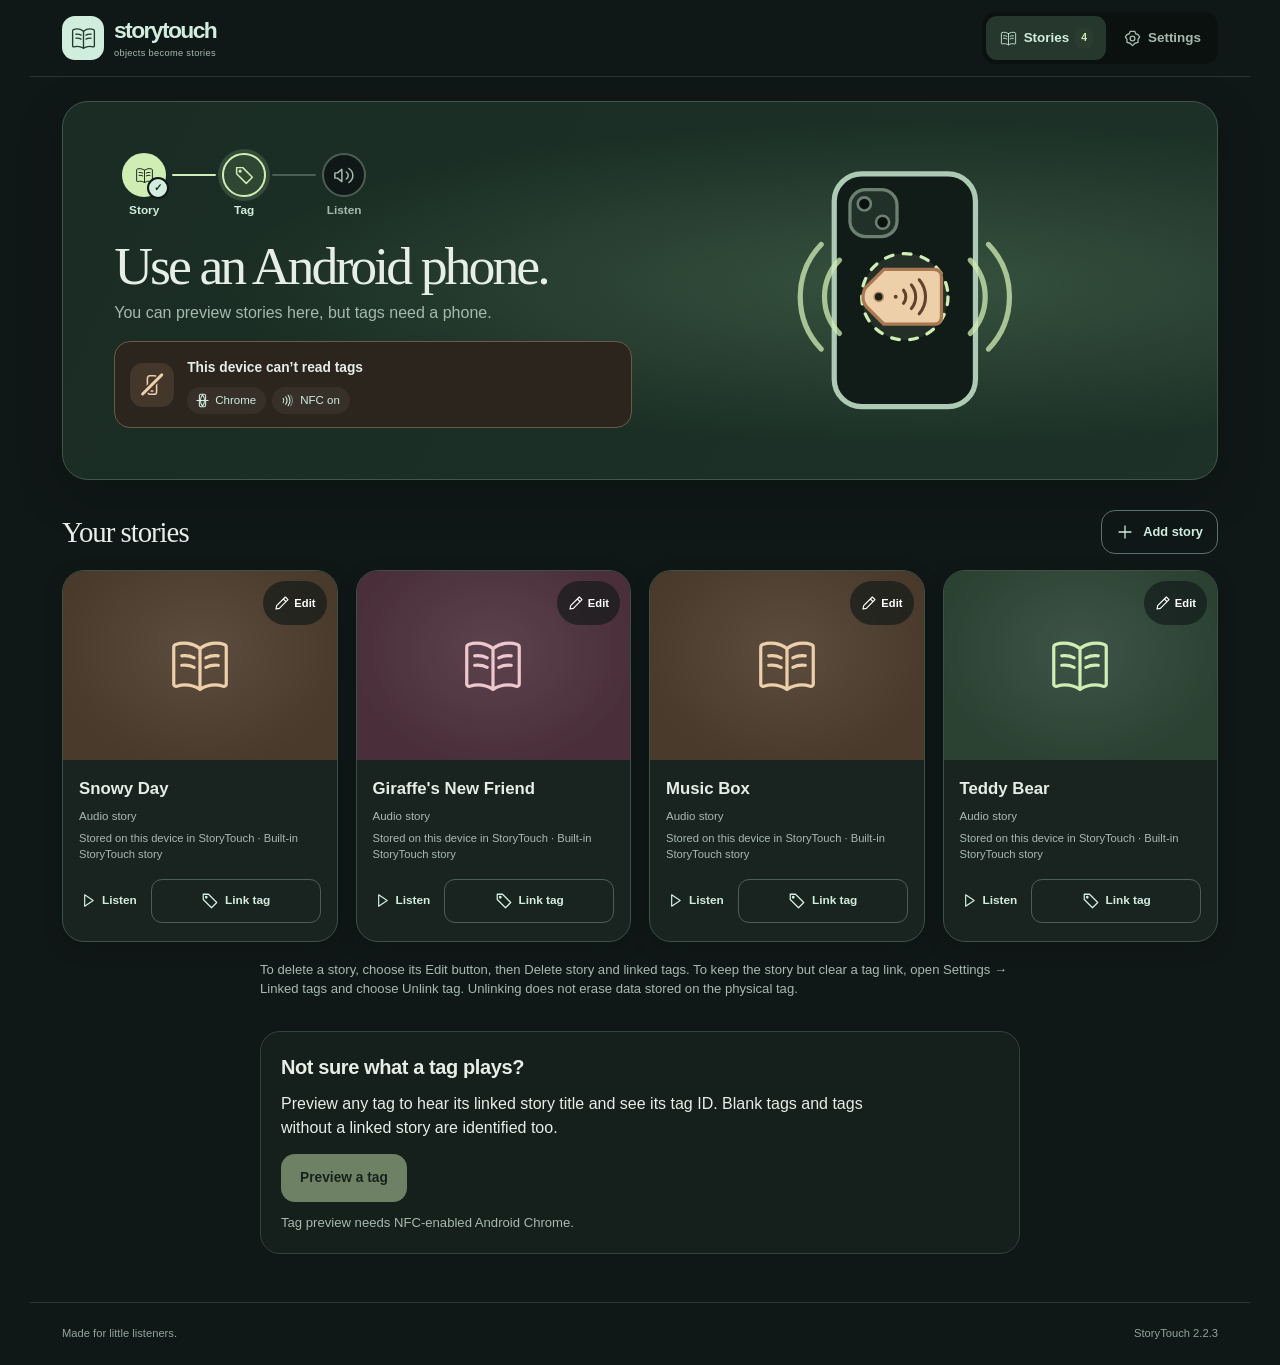
==== commit 9ccdd95f: "Fix spoken tag preview titles Co-authored-by: Copilot <223556219+Copilot@users.noreply.github.com>" ====
--- a/index.html
+++ b/index.html
@@ -35,7 +35,7 @@
 <div class="shelf-heading"><h2>Your stories</h2><button id="library-add" class="button outline"><svg class="icon" viewBox="0 0 24 24" fill="none" stroke="currentColor" stroke-width="1.7" stroke-linecap="round" stroke-linejoin="round" aria-hidden="true" focusable="false"><path d="M12 4v16M4 12h16"/></svg> Add story</button></div>
 <div id="story-grid" class="story-grid" aria-label="Stories"></div><p id="empty-library" class="empty-library" hidden>Add your first recording, song, or story.</p><p id="example-state" class="small quiet" role="status"></p>
 <p class="small quiet story-management-help">To delete a story, choose its Edit button, then Delete story and linked tags. To keep the story but clear a tag link, open Settings → Linked tags and choose Unlink tag. Unlinking does not erase data stored on the physical tag.</p>
-<section class="tag-preview" aria-labelledby="tag-preview-heading"><h2 id="tag-preview-heading">Not sure what a tag plays?</h2><p>Preview any tag to hear its linked story name and tag ID. Blank tags and tags with data not linked to a story here are identified too.</p><div class="button-row"><button id="preview-tag-start" class="button dark">Preview a tag</button><button id="preview-tag-cancel" class="button outline" hidden>Cancel preview</button></div><p id="preview-tag-status" class="small quiet" role="status" aria-live="polite">Tap the button, then hold any tag near your phone.</p></section>
+<section class="tag-preview" aria-labelledby="tag-preview-heading"><h2 id="tag-preview-heading">Not sure what a tag plays?</h2><p>Preview any tag to hear its linked story title and see its tag ID. Blank tags and tags without a linked story are identified too.</p><div class="button-row"><button id="preview-tag-start" class="button dark">Preview a tag</button><button id="preview-tag-cancel" class="button outline" hidden>Cancel preview</button></div><p id="preview-tag-status" class="small quiet" role="status" aria-live="polite">Tap the button, then hold any tag near your phone.</p></section>
 </section>
 <section id="panel-add" hidden aria-labelledby="add-heading"><div class="page-heading"><button id="add-back" class="back-button"><svg class="icon" viewBox="0 0 24 24" fill="none" stroke="currentColor" stroke-width="1.7" stroke-linecap="round" stroke-linejoin="round" aria-hidden="true" focusable="false"><path d="m14 5-7 7 7 7"/></svg> Stories</button><ol class="flow-steps" aria-label="Setup progress"><li class="is-current"><span class="flow-item"><span class="flow-dot"><svg class="icon" viewBox="0 0 48 48" fill="none" stroke="currentColor" stroke-width="2.2" stroke-linecap="round" stroke-linejoin="round" aria-hidden="true" focusable="false"><path d="M24 12 C19.2 8.3 12.7 7.4 7.3 9.2 C6.5 9.5 6 10.2 6 11.1 V36.5 C6 37.5 7.1 38.2 8.1 37.9 C13.6 36.2 19.5 37.3 24 40 C28.5 37.3 34.4 36.2 39.9 37.9 C40.9 38.2 42 37.5 42 36.5 V11.1 C42 10.2 41.5 9.5 40.7 9.2 C35.3 7.4 28.8 8.3 24 12 Z"/><path d="M24 12 V40"/><path d="M11.5 17 C14.5 16.6 17.7 17.2 20 18.4 M11.5 23.5 C14.5 23.1 17.7 23.7 20 24.9 M28 18.4 C30.3 17.2 33.5 16.6 36.5 17 M28 24.9 C30.3 23.7 33.5 23.1 36.5 23.5"/></svg></span><span class="flow-label">Story</span></span></li><li><span class="flow-item"><span class="flow-dot"><svg class="icon" viewBox="0 0 24 24" fill="none" stroke="currentColor" stroke-width="1.7" stroke-linecap="round" stroke-linejoin="round" aria-hidden="true" focusable="false"><path d="M3 3h7l11 11-7 7L3 10Z"/><circle cx="7" cy="7" r="1"/></svg></span><span class="flow-label">Tag</span></span></li><li><span class="flow-item"><span class="flow-dot"><svg class="icon" viewBox="0 0 24 24" fill="none" stroke="currentColor" stroke-width="1.7" stroke-linecap="round" stroke-linejoin="round" aria-hidden="true" focusable="false"><path d="m4 9 5-4v14l-5-4H1V9ZM14 8c3 2 3 6 0 8M17 4c6 4 6 12 0 16"/></svg></span><span class="flow-label">Listen</span></span></li></ol><h1 id="add-heading" tabindex="-1">Add a story.</h1></div><form id="story-form" class="surface form-grid">
           <div class="source-picker full" role="group" aria-label="Choose how to add a story">
@@ -98,4 +98,4 @@
 </div>
 <button id="child-exit" class="child-exit" aria-label="Parent controls. Hold for 3 seconds." aria-describedby="child-exit-help"><span class="parent-exit-label">Parents</span></button><p id="child-exit-help" class="visually-hidden">Hold for 3 seconds.</p><p id="child-exit-status" class="visually-hidden" role="status"></p>
 </section><p id="app-status" class="app-status" role="status" aria-live="polite"></p><p id="app-error" class="app-error" role="alert" hidden></p></main>
-<section id="player" class="player" aria-label="Story player" hidden><button id="player-drawer-toggle" type="button" class="player-drawer-toggle" aria-expanded="true" aria-controls="player-drawer-body" hidden>Hide player controls</button><div id="player-drawer-body" class="player-drawer-body"><div class="player-info"><span id="player-picture" class="player-picture" aria-hidden="true"></span><div><strong id="player-title"></strong><span id="player-state" class="small">Ready to listen</span></div></div><div class="player-controls"><button id="player-toggle" class="button dark" aria-label="Play story">Play</button><button id="player-restart" class="button outline">Restart</button><button id="player-stop" class="button outline" aria-label="Stop story"><span class="stop-word">Stop</span><span class="stop-cross" aria-hidden="true">×</span></button></div><div class="player-progress"><label for="player-seek" class="visually-hidden">Story position</label><input id="player-seek" type="range" min="0" max="100" value="0" step="0.1"><span id="player-time" class="small">0:00 / 0:00</span><label for="player-speed" class="visually-hidden">Playback speed</label><select id="player-speed" aria-label="Playback speed"><option value="0.75">0.75×</option><option value="0.9">0.9×</option><option value="1" selected>1×</option><option value="1.25">1.25×</option><option value="1.5">1.5×</option></select></div><details id="player-text" hidden><summary>Story text</summary><p id="player-transcript"></p></details><audio id="story-audio" preload="metadata"></audio></div></section><footer><span>Made for little listeners.</span><span>StoryTouch <span id="version-label">2.2.2</span></span></footer><dialog id="edit-dialog" aria-labelledby="edit-heading"><form id="edit-form"><h2 id="edit-heading">Edit story</h2><label for="edit-title">Story name</label><input id="edit-title" maxlength="100" required><input id="edit-symbol" type="hidden" value="book"><div id="edit-written-controls" hidden><label for="edit-voice">Reading voice</label><select id="edit-voice"><option value="">Device default</option></select><label for="edit-rate">Reading pace</label><select id="edit-rate"><option value="0.75">Slow</option><option value="0.9">Gentle</option><option value="1">Natural</option><option value="1.25">Brisk</option></select></div><label id="edit-text-label" for="edit-transcript">Story text or notes</label><textarea id="edit-transcript" rows="4" maxlength="20000"></textarea><details class="optional-details"><summary>Story picture</summary><input id="edit-image" type="file" accept="image/jpeg,image/png,image/webp,image/gif,image/avif" aria-label="Choose story picture"><img id="edit-image-preview" alt="Story picture preview" hidden><button id="edit-image-clear" type="button" class="text-button">Remove picture</button></details><div class="button-row"><button type="submit" class="button dark">Save details</button><button id="edit-link" type="button" class="button outline">Link a tag</button><button id="edit-cancel" type="button" class="button outline">Cancel</button></div><div class="dialog-bottom"><button id="download-audio" class="text-button" type="button">Download audio</button><button id="delete-story" class="text-button danger-text" type="button">Delete story</button></div></form></dialog><dialog id="confirm-dialog" aria-labelledby="confirm-heading"><h2 id="confirm-heading">Please confirm</h2><p id="confirm-message"></p><div class="button-row"><button id="confirm-yes" class="button dark">Continue</button><button id="confirm-no" class="button outline">Cancel</button></div></dialog><template id="art-tap"><svg class="tap-svg" viewBox="0 0 260 190" fill="none" stroke-linecap="round" stroke-linejoin="round" focusable="false"><rect class="ph-body" x="56" y="6" width="108" height="178" rx="21"/><rect class="ph-bump" x="68" y="18" width="36" height="36" rx="12"/><circle class="ph-lens" cx="79" cy="29" r="5"/><circle class="ph-lens" cx="93" cy="43" r="5"/><circle class="ph-zone" cx="110" cy="100" r="33"/><g class="art-waves"><path d="M60 72a40 40 0 0 0 0 56"/><path d="M46 60a58 58 0 0 0 0 80"/><path d="M160 72a40 40 0 0 1 0 56"/><path d="M174 60a58 58 0 0 1 0 80"/></g><g transform="translate(110 100)"><g class="art-token"><path class="tag-case" d="M-29-8-16-21H22Q28-21 28-15V15Q28 21 22 21H-16L-29 8Q-32 5-32 0T-29-8Z"/><circle class="tag-hole" cx="-20" r="3.5"/><g class="tag-mark"><circle cx="-7" r="1.5"/><path d="M-1-5a8 8 0 0 1 0 10M5-9a14 14 0 0 1 0 18M11-13a20 20 0 0 1 0 26"/></g></g></g></svg></template><template id="art-needs"><div class="needs"><span class="needs-icon"><svg class="icon" viewBox="0 0 24 24" fill="none" stroke="currentColor" stroke-width="1.7" stroke-linecap="round" stroke-linejoin="round" aria-hidden="true" focusable="false"><rect x="7" y="2" width="10" height="20" rx="2.5"/><path d="M11 18.500h2"/></svg></span><div><strong>This device can’t read tags</strong><ul class="tip-chips is-left"><li><svg class="icon" viewBox="0 0 24 24" fill="none" stroke="currentColor" stroke-width="1.7" stroke-linecap="round" stroke-linejoin="round" aria-hidden="true" focusable="false"><rect x="7" y="2" width="10" height="20" rx="2.5"/><path d="M3 12h18M12 3a14 14 0 0 1 0 18M12 3a14 14 0 0 0 0 18"/></svg> Chrome</li><li><svg class="icon" viewBox="0 0 24 24" fill="none" stroke="currentColor" stroke-width="1.7" stroke-linecap="round" stroke-linejoin="round" aria-hidden="true" focusable="false"><path d="M5 8.500a6 6 0 0 1 0 7M9 6a10 10 0 0 1 0 12M13 3.500a15 15 0 0 1 0 17"/><path d="M17 3.500a15 15 0 0 1 0 17" opacity=".45"/></svg> NFC on</li></ul></div></div></template><noscript><p>Enable JavaScript to use StoryTouch.</p></noscript></body></html>
+<section id="player" class="player" aria-label="Story player" hidden><button id="player-drawer-toggle" type="button" class="player-drawer-toggle" aria-expanded="true" aria-controls="player-drawer-body" hidden>Hide player controls</button><div id="player-drawer-body" class="player-drawer-body"><div class="player-info"><span id="player-picture" class="player-picture" aria-hidden="true"></span><div><strong id="player-title"></strong><span id="player-state" class="small">Ready to listen</span></div></div><div class="player-controls"><button id="player-toggle" class="button dark" aria-label="Play story">Play</button><button id="player-restart" class="button outline">Restart</button><button id="player-stop" class="button outline" aria-label="Stop story"><span class="stop-word">Stop</span><span class="stop-cross" aria-hidden="true">×</span></button></div><div class="player-progress"><label for="player-seek" class="visually-hidden">Story position</label><input id="player-seek" type="range" min="0" max="100" value="0" step="0.1"><span id="player-time" class="small">0:00 / 0:00</span><label for="player-speed" class="visually-hidden">Playback speed</label><select id="player-speed" aria-label="Playback speed"><option value="0.75">0.75×</option><option value="0.9">0.9×</option><option value="1" selected>1×</option><option value="1.25">1.25×</option><option value="1.5">1.5×</option></select></div><details id="player-text" hidden><summary>Story text</summary><p id="player-transcript"></p></details><audio id="story-audio" preload="metadata"></audio></div></section><footer><span>Made for little listeners.</span><span>StoryTouch <span id="version-label">2.2.3</span></span></footer><dialog id="edit-dialog" aria-labelledby="edit-heading"><form id="edit-form"><h2 id="edit-heading">Edit story</h2><label for="edit-title">Story name</label><input id="edit-title" maxlength="100" required><input id="edit-symbol" type="hidden" value="book"><div id="edit-written-controls" hidden><label for="edit-voice">Reading voice</label><select id="edit-voice"><option value="">Device default</option></select><label for="edit-rate">Reading pace</label><select id="edit-rate"><option value="0.75">Slow</option><option value="0.9">Gentle</option><option value="1">Natural</option><option value="1.25">Brisk</option></select></div><label id="edit-text-label" for="edit-transcript">Story text or notes</label><textarea id="edit-transcript" rows="4" maxlength="20000"></textarea><details class="optional-details"><summary>Story picture</summary><input id="edit-image" type="file" accept="image/jpeg,image/png,image/webp,image/gif,image/avif" aria-label="Choose story picture"><img id="edit-image-preview" alt="Story picture preview" hidden><button id="edit-image-clear" type="button" class="text-button">Remove picture</button></details><div class="button-row"><button type="submit" class="button dark">Save details</button><button id="edit-link" type="button" class="button outline">Link a tag</button><button id="edit-cancel" type="button" class="button outline">Cancel</button></div><div class="dialog-bottom"><button id="download-audio" class="text-button" type="button">Download audio</button><button id="delete-story" class="text-button danger-text" type="button">Delete story</button></div></form></dialog><dialog id="confirm-dialog" aria-labelledby="confirm-heading"><h2 id="confirm-heading">Please confirm</h2><p id="confirm-message"></p><div class="button-row"><button id="confirm-yes" class="button dark">Continue</button><button id="confirm-no" class="button outline">Cancel</button></div></dialog><template id="art-tap"><svg class="tap-svg" viewBox="0 0 260 190" fill="none" stroke-linecap="round" stroke-linejoin="round" focusable="false"><rect class="ph-body" x="56" y="6" width="108" height="178" rx="21"/><rect class="ph-bump" x="68" y="18" width="36" height="36" rx="12"/><circle class="ph-lens" cx="79" cy="29" r="5"/><circle class="ph-lens" cx="93" cy="43" r="5"/><circle class="ph-zone" cx="110" cy="100" r="33"/><g class="art-waves"><path d="M60 72a40 40 0 0 0 0 56"/><path d="M46 60a58 58 0 0 0 0 80"/><path d="M160 72a40 40 0 0 1 0 56"/><path d="M174 60a58 58 0 0 1 0 80"/></g><g transform="translate(110 100)"><g class="art-token"><path class="tag-case" d="M-29-8-16-21H22Q28-21 28-15V15Q28 21 22 21H-16L-29 8Q-32 5-32 0T-29-8Z"/><circle class="tag-hole" cx="-20" r="3.5"/><g class="tag-mark"><circle cx="-7" r="1.5"/><path d="M-1-5a8 8 0 0 1 0 10M5-9a14 14 0 0 1 0 18M11-13a20 20 0 0 1 0 26"/></g></g></g></svg></template><template id="art-needs"><div class="needs"><span class="needs-icon"><svg class="icon" viewBox="0 0 24 24" fill="none" stroke="currentColor" stroke-width="1.7" stroke-linecap="round" stroke-linejoin="round" aria-hidden="true" focusable="false"><rect x="7" y="2" width="10" height="20" rx="2.5"/><path d="M11 18.500h2"/></svg></span><div><strong>This device can’t read tags</strong><ul class="tip-chips is-left"><li><svg class="icon" viewBox="0 0 24 24" fill="none" stroke="currentColor" stroke-width="1.7" stroke-linecap="round" stroke-linejoin="round" aria-hidden="true" focusable="false"><rect x="7" y="2" width="10" height="20" rx="2.5"/><path d="M3 12h18M12 3a14 14 0 0 1 0 18M12 3a14 14 0 0 0 0 18"/></svg> Chrome</li><li><svg class="icon" viewBox="0 0 24 24" fill="none" stroke="currentColor" stroke-width="1.7" stroke-linecap="round" stroke-linejoin="round" aria-hidden="true" focusable="false"><path d="M5 8.500a6 6 0 0 1 0 7M9 6a10 10 0 0 1 0 12M13 3.500a15 15 0 0 1 0 17"/><path d="M17 3.500a15 15 0 0 1 0 17" opacity=".45"/></svg> NFC on</li></ul></div></div></template><noscript><p>Enable JavaScript to use StoryTouch.</p></noscript></body></html>
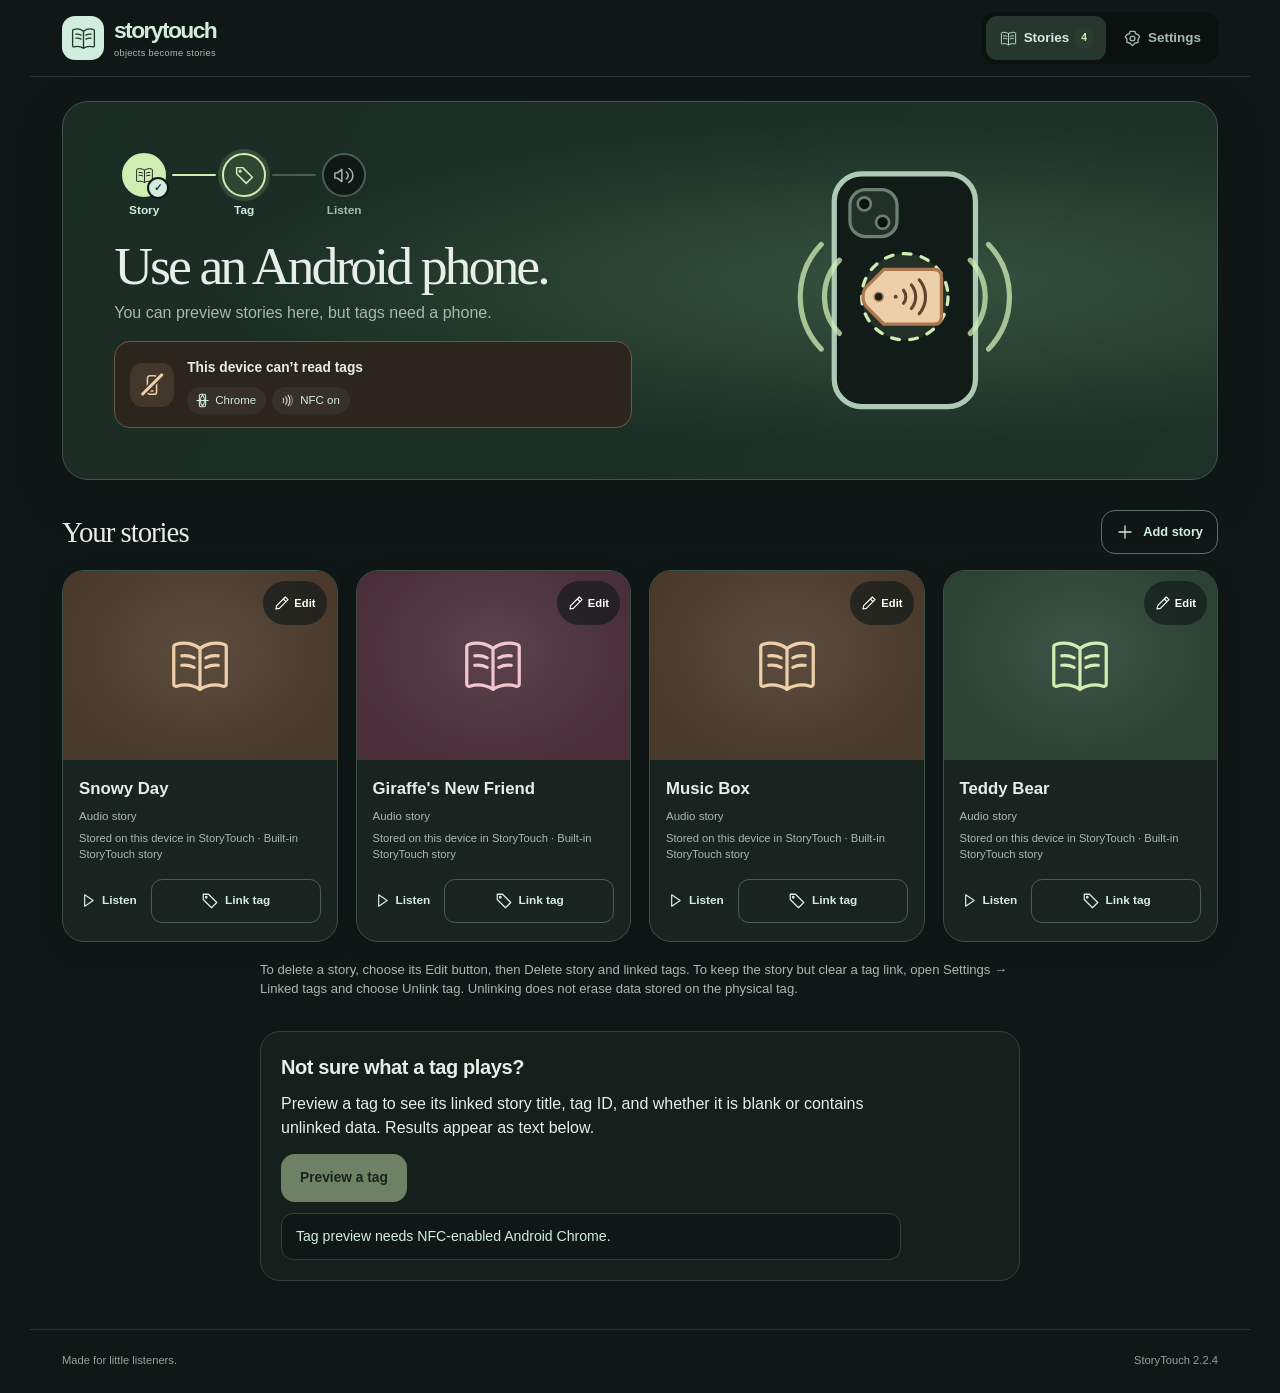
==== commit e0ffb146: "Make tag preview text-only Co-authored-by: Copilot <223556219+Copilot@users.noreply.github.com>" ====
--- a/index.html
+++ b/index.html
@@ -35,7 +35,7 @@
 <div class="shelf-heading"><h2>Your stories</h2><button id="library-add" class="button outline"><svg class="icon" viewBox="0 0 24 24" fill="none" stroke="currentColor" stroke-width="1.7" stroke-linecap="round" stroke-linejoin="round" aria-hidden="true" focusable="false"><path d="M12 4v16M4 12h16"/></svg> Add story</button></div>
 <div id="story-grid" class="story-grid" aria-label="Stories"></div><p id="empty-library" class="empty-library" hidden>Add your first recording, song, or story.</p><p id="example-state" class="small quiet" role="status"></p>
 <p class="small quiet story-management-help">To delete a story, choose its Edit button, then Delete story and linked tags. To keep the story but clear a tag link, open Settings → Linked tags and choose Unlink tag. Unlinking does not erase data stored on the physical tag.</p>
-<section class="tag-preview" aria-labelledby="tag-preview-heading"><h2 id="tag-preview-heading">Not sure what a tag plays?</h2><p>Preview any tag to hear its linked story title and see its tag ID. Blank tags and tags without a linked story are identified too.</p><div class="button-row"><button id="preview-tag-start" class="button dark">Preview a tag</button><button id="preview-tag-cancel" class="button outline" hidden>Cancel preview</button></div><p id="preview-tag-status" class="small quiet" role="status" aria-live="polite">Tap the button, then hold any tag near your phone.</p></section>
+<section class="tag-preview" aria-labelledby="tag-preview-heading"><h2 id="tag-preview-heading">Not sure what a tag plays?</h2><p>Preview a tag to see its linked story title, tag ID, and whether it is blank or contains unlinked data. Results appear as text below.</p><div class="button-row"><button id="preview-tag-start" class="button dark">Preview a tag</button><button id="preview-tag-cancel" class="button outline" hidden>Cancel preview</button></div><p id="preview-tag-status" class="small quiet" role="status" aria-live="polite">Tap the button and hold any tag near your phone. The result appears here.</p></section>
 </section>
 <section id="panel-add" hidden aria-labelledby="add-heading"><div class="page-heading"><button id="add-back" class="back-button"><svg class="icon" viewBox="0 0 24 24" fill="none" stroke="currentColor" stroke-width="1.7" stroke-linecap="round" stroke-linejoin="round" aria-hidden="true" focusable="false"><path d="m14 5-7 7 7 7"/></svg> Stories</button><ol class="flow-steps" aria-label="Setup progress"><li class="is-current"><span class="flow-item"><span class="flow-dot"><svg class="icon" viewBox="0 0 48 48" fill="none" stroke="currentColor" stroke-width="2.2" stroke-linecap="round" stroke-linejoin="round" aria-hidden="true" focusable="false"><path d="M24 12 C19.2 8.3 12.7 7.4 7.3 9.2 C6.5 9.5 6 10.2 6 11.1 V36.5 C6 37.5 7.1 38.2 8.1 37.9 C13.6 36.2 19.5 37.3 24 40 C28.5 37.3 34.4 36.2 39.9 37.9 C40.9 38.2 42 37.5 42 36.5 V11.1 C42 10.2 41.5 9.5 40.7 9.2 C35.3 7.4 28.8 8.3 24 12 Z"/><path d="M24 12 V40"/><path d="M11.5 17 C14.5 16.6 17.7 17.2 20 18.4 M11.5 23.5 C14.5 23.1 17.7 23.7 20 24.9 M28 18.4 C30.3 17.2 33.5 16.6 36.5 17 M28 24.9 C30.3 23.7 33.5 23.1 36.5 23.5"/></svg></span><span class="flow-label">Story</span></span></li><li><span class="flow-item"><span class="flow-dot"><svg class="icon" viewBox="0 0 24 24" fill="none" stroke="currentColor" stroke-width="1.7" stroke-linecap="round" stroke-linejoin="round" aria-hidden="true" focusable="false"><path d="M3 3h7l11 11-7 7L3 10Z"/><circle cx="7" cy="7" r="1"/></svg></span><span class="flow-label">Tag</span></span></li><li><span class="flow-item"><span class="flow-dot"><svg class="icon" viewBox="0 0 24 24" fill="none" stroke="currentColor" stroke-width="1.7" stroke-linecap="round" stroke-linejoin="round" aria-hidden="true" focusable="false"><path d="m4 9 5-4v14l-5-4H1V9ZM14 8c3 2 3 6 0 8M17 4c6 4 6 12 0 16"/></svg></span><span class="flow-label">Listen</span></span></li></ol><h1 id="add-heading" tabindex="-1">Add a story.</h1></div><form id="story-form" class="surface form-grid">
           <div class="source-picker full" role="group" aria-label="Choose how to add a story">
@@ -98,4 +98,4 @@
 </div>
 <button id="child-exit" class="child-exit" aria-label="Parent controls. Hold for 3 seconds." aria-describedby="child-exit-help"><span class="parent-exit-label">Parents</span></button><p id="child-exit-help" class="visually-hidden">Hold for 3 seconds.</p><p id="child-exit-status" class="visually-hidden" role="status"></p>
 </section><p id="app-status" class="app-status" role="status" aria-live="polite"></p><p id="app-error" class="app-error" role="alert" hidden></p></main>
-<section id="player" class="player" aria-label="Story player" hidden><button id="player-drawer-toggle" type="button" class="player-drawer-toggle" aria-expanded="true" aria-controls="player-drawer-body" hidden>Hide player controls</button><div id="player-drawer-body" class="player-drawer-body"><div class="player-info"><span id="player-picture" class="player-picture" aria-hidden="true"></span><div><strong id="player-title"></strong><span id="player-state" class="small">Ready to listen</span></div></div><div class="player-controls"><button id="player-toggle" class="button dark" aria-label="Play story">Play</button><button id="player-restart" class="button outline">Restart</button><button id="player-stop" class="button outline" aria-label="Stop story"><span class="stop-word">Stop</span><span class="stop-cross" aria-hidden="true">×</span></button></div><div class="player-progress"><label for="player-seek" class="visually-hidden">Story position</label><input id="player-seek" type="range" min="0" max="100" value="0" step="0.1"><span id="player-time" class="small">0:00 / 0:00</span><label for="player-speed" class="visually-hidden">Playback speed</label><select id="player-speed" aria-label="Playback speed"><option value="0.75">0.75×</option><option value="0.9">0.9×</option><option value="1" selected>1×</option><option value="1.25">1.25×</option><option value="1.5">1.5×</option></select></div><details id="player-text" hidden><summary>Story text</summary><p id="player-transcript"></p></details><audio id="story-audio" preload="metadata"></audio></div></section><footer><span>Made for little listeners.</span><span>StoryTouch <span id="version-label">2.2.3</span></span></footer><dialog id="edit-dialog" aria-labelledby="edit-heading"><form id="edit-form"><h2 id="edit-heading">Edit story</h2><label for="edit-title">Story name</label><input id="edit-title" maxlength="100" required><input id="edit-symbol" type="hidden" value="book"><div id="edit-written-controls" hidden><label for="edit-voice">Reading voice</label><select id="edit-voice"><option value="">Device default</option></select><label for="edit-rate">Reading pace</label><select id="edit-rate"><option value="0.75">Slow</option><option value="0.9">Gentle</option><option value="1">Natural</option><option value="1.25">Brisk</option></select></div><label id="edit-text-label" for="edit-transcript">Story text or notes</label><textarea id="edit-transcript" rows="4" maxlength="20000"></textarea><details class="optional-details"><summary>Story picture</summary><input id="edit-image" type="file" accept="image/jpeg,image/png,image/webp,image/gif,image/avif" aria-label="Choose story picture"><img id="edit-image-preview" alt="Story picture preview" hidden><button id="edit-image-clear" type="button" class="text-button">Remove picture</button></details><div class="button-row"><button type="submit" class="button dark">Save details</button><button id="edit-link" type="button" class="button outline">Link a tag</button><button id="edit-cancel" type="button" class="button outline">Cancel</button></div><div class="dialog-bottom"><button id="download-audio" class="text-button" type="button">Download audio</button><button id="delete-story" class="text-button danger-text" type="button">Delete story</button></div></form></dialog><dialog id="confirm-dialog" aria-labelledby="confirm-heading"><h2 id="confirm-heading">Please confirm</h2><p id="confirm-message"></p><div class="button-row"><button id="confirm-yes" class="button dark">Continue</button><button id="confirm-no" class="button outline">Cancel</button></div></dialog><template id="art-tap"><svg class="tap-svg" viewBox="0 0 260 190" fill="none" stroke-linecap="round" stroke-linejoin="round" focusable="false"><rect class="ph-body" x="56" y="6" width="108" height="178" rx="21"/><rect class="ph-bump" x="68" y="18" width="36" height="36" rx="12"/><circle class="ph-lens" cx="79" cy="29" r="5"/><circle class="ph-lens" cx="93" cy="43" r="5"/><circle class="ph-zone" cx="110" cy="100" r="33"/><g class="art-waves"><path d="M60 72a40 40 0 0 0 0 56"/><path d="M46 60a58 58 0 0 0 0 80"/><path d="M160 72a40 40 0 0 1 0 56"/><path d="M174 60a58 58 0 0 1 0 80"/></g><g transform="translate(110 100)"><g class="art-token"><path class="tag-case" d="M-29-8-16-21H22Q28-21 28-15V15Q28 21 22 21H-16L-29 8Q-32 5-32 0T-29-8Z"/><circle class="tag-hole" cx="-20" r="3.5"/><g class="tag-mark"><circle cx="-7" r="1.5"/><path d="M-1-5a8 8 0 0 1 0 10M5-9a14 14 0 0 1 0 18M11-13a20 20 0 0 1 0 26"/></g></g></g></svg></template><template id="art-needs"><div class="needs"><span class="needs-icon"><svg class="icon" viewBox="0 0 24 24" fill="none" stroke="currentColor" stroke-width="1.7" stroke-linecap="round" stroke-linejoin="round" aria-hidden="true" focusable="false"><rect x="7" y="2" width="10" height="20" rx="2.5"/><path d="M11 18.500h2"/></svg></span><div><strong>This device can’t read tags</strong><ul class="tip-chips is-left"><li><svg class="icon" viewBox="0 0 24 24" fill="none" stroke="currentColor" stroke-width="1.7" stroke-linecap="round" stroke-linejoin="round" aria-hidden="true" focusable="false"><rect x="7" y="2" width="10" height="20" rx="2.5"/><path d="M3 12h18M12 3a14 14 0 0 1 0 18M12 3a14 14 0 0 0 0 18"/></svg> Chrome</li><li><svg class="icon" viewBox="0 0 24 24" fill="none" stroke="currentColor" stroke-width="1.7" stroke-linecap="round" stroke-linejoin="round" aria-hidden="true" focusable="false"><path d="M5 8.500a6 6 0 0 1 0 7M9 6a10 10 0 0 1 0 12M13 3.500a15 15 0 0 1 0 17"/><path d="M17 3.500a15 15 0 0 1 0 17" opacity=".45"/></svg> NFC on</li></ul></div></div></template><noscript><p>Enable JavaScript to use StoryTouch.</p></noscript></body></html>
+<section id="player" class="player" aria-label="Story player" hidden><button id="player-drawer-toggle" type="button" class="player-drawer-toggle" aria-expanded="true" aria-controls="player-drawer-body" hidden>Hide player controls</button><div id="player-drawer-body" class="player-drawer-body"><div class="player-info"><span id="player-picture" class="player-picture" aria-hidden="true"></span><div><strong id="player-title"></strong><span id="player-state" class="small">Ready to listen</span></div></div><div class="player-controls"><button id="player-toggle" class="button dark" aria-label="Play story">Play</button><button id="player-restart" class="button outline">Restart</button><button id="player-stop" class="button outline" aria-label="Stop story"><span class="stop-word">Stop</span><span class="stop-cross" aria-hidden="true">×</span></button></div><div class="player-progress"><label for="player-seek" class="visually-hidden">Story position</label><input id="player-seek" type="range" min="0" max="100" value="0" step="0.1"><span id="player-time" class="small">0:00 / 0:00</span><label for="player-speed" class="visually-hidden">Playback speed</label><select id="player-speed" aria-label="Playback speed"><option value="0.75">0.75×</option><option value="0.9">0.9×</option><option value="1" selected>1×</option><option value="1.25">1.25×</option><option value="1.5">1.5×</option></select></div><details id="player-text" hidden><summary>Story text</summary><p id="player-transcript"></p></details><audio id="story-audio" preload="metadata"></audio></div></section><footer><span>Made for little listeners.</span><span>StoryTouch <span id="version-label">2.2.4</span></span></footer><dialog id="edit-dialog" aria-labelledby="edit-heading"><form id="edit-form"><h2 id="edit-heading">Edit story</h2><label for="edit-title">Story name</label><input id="edit-title" maxlength="100" required><input id="edit-symbol" type="hidden" value="book"><div id="edit-written-controls" hidden><label for="edit-voice">Reading voice</label><select id="edit-voice"><option value="">Device default</option></select><label for="edit-rate">Reading pace</label><select id="edit-rate"><option value="0.75">Slow</option><option value="0.9">Gentle</option><option value="1">Natural</option><option value="1.25">Brisk</option></select></div><label id="edit-text-label" for="edit-transcript">Story text or notes</label><textarea id="edit-transcript" rows="4" maxlength="20000"></textarea><details class="optional-details"><summary>Story picture</summary><input id="edit-image" type="file" accept="image/jpeg,image/png,image/webp,image/gif,image/avif" aria-label="Choose story picture"><img id="edit-image-preview" alt="Story picture preview" hidden><button id="edit-image-clear" type="button" class="text-button">Remove picture</button></details><div class="button-row"><button type="submit" class="button dark">Save details</button><button id="edit-link" type="button" class="button outline">Link a tag</button><button id="edit-cancel" type="button" class="button outline">Cancel</button></div><div class="dialog-bottom"><button id="download-audio" class="text-button" type="button">Download audio</button><button id="delete-story" class="text-button danger-text" type="button">Delete story</button></div></form></dialog><dialog id="confirm-dialog" aria-labelledby="confirm-heading"><h2 id="confirm-heading">Please confirm</h2><p id="confirm-message"></p><div class="button-row"><button id="confirm-yes" class="button dark">Continue</button><button id="confirm-no" class="button outline">Cancel</button></div></dialog><template id="art-tap"><svg class="tap-svg" viewBox="0 0 260 190" fill="none" stroke-linecap="round" stroke-linejoin="round" focusable="false"><rect class="ph-body" x="56" y="6" width="108" height="178" rx="21"/><rect class="ph-bump" x="68" y="18" width="36" height="36" rx="12"/><circle class="ph-lens" cx="79" cy="29" r="5"/><circle class="ph-lens" cx="93" cy="43" r="5"/><circle class="ph-zone" cx="110" cy="100" r="33"/><g class="art-waves"><path d="M60 72a40 40 0 0 0 0 56"/><path d="M46 60a58 58 0 0 0 0 80"/><path d="M160 72a40 40 0 0 1 0 56"/><path d="M174 60a58 58 0 0 1 0 80"/></g><g transform="translate(110 100)"><g class="art-token"><path class="tag-case" d="M-29-8-16-21H22Q28-21 28-15V15Q28 21 22 21H-16L-29 8Q-32 5-32 0T-29-8Z"/><circle class="tag-hole" cx="-20" r="3.5"/><g class="tag-mark"><circle cx="-7" r="1.5"/><path d="M-1-5a8 8 0 0 1 0 10M5-9a14 14 0 0 1 0 18M11-13a20 20 0 0 1 0 26"/></g></g></g></svg></template><template id="art-needs"><div class="needs"><span class="needs-icon"><svg class="icon" viewBox="0 0 24 24" fill="none" stroke="currentColor" stroke-width="1.7" stroke-linecap="round" stroke-linejoin="round" aria-hidden="true" focusable="false"><rect x="7" y="2" width="10" height="20" rx="2.5"/><path d="M11 18.500h2"/></svg></span><div><strong>This device can’t read tags</strong><ul class="tip-chips is-left"><li><svg class="icon" viewBox="0 0 24 24" fill="none" stroke="currentColor" stroke-width="1.7" stroke-linecap="round" stroke-linejoin="round" aria-hidden="true" focusable="false"><rect x="7" y="2" width="10" height="20" rx="2.5"/><path d="M3 12h18M12 3a14 14 0 0 1 0 18M12 3a14 14 0 0 0 0 18"/></svg> Chrome</li><li><svg class="icon" viewBox="0 0 24 24" fill="none" stroke="currentColor" stroke-width="1.7" stroke-linecap="round" stroke-linejoin="round" aria-hidden="true" focusable="false"><path d="M5 8.500a6 6 0 0 1 0 7M9 6a10 10 0 0 1 0 12M13 3.500a15 15 0 0 1 0 17"/><path d="M17 3.500a15 15 0 0 1 0 17" opacity=".45"/></svg> NFC on</li></ul></div></div></template><noscript><p>Enable JavaScript to use StoryTouch.</p></noscript></body></html>
--- a/styles.css
+++ b/styles.css
@@ -272,7 +272,7 @@
 .tag-preview h2{font-size:1.25rem}
 .tag-preview>p{max-width:620px}
 .tag-preview .button-row{margin-top:14px}
-.tag-preview #preview-tag-status{min-height:1.5em}
+.tag-preview #preview-tag-status{min-height:1.5em;padding:12px 14px;border:1px solid var(--line);border-radius:12px;background:#101817;color:var(--ink);font-size:.88rem;white-space:pre-line;overflow-wrap:anywhere}
 .tag-row{display:flex;flex-wrap:wrap;align-items:center;gap:8px 14px;padding:12px 0;border-bottom:1px solid var(--line)}
 .tag-row>strong{flex:1 1 150px;overflow-wrap:anywhere}
 .tag-actions{display:flex;flex-wrap:wrap;align-items:center;gap:8px 14px}
